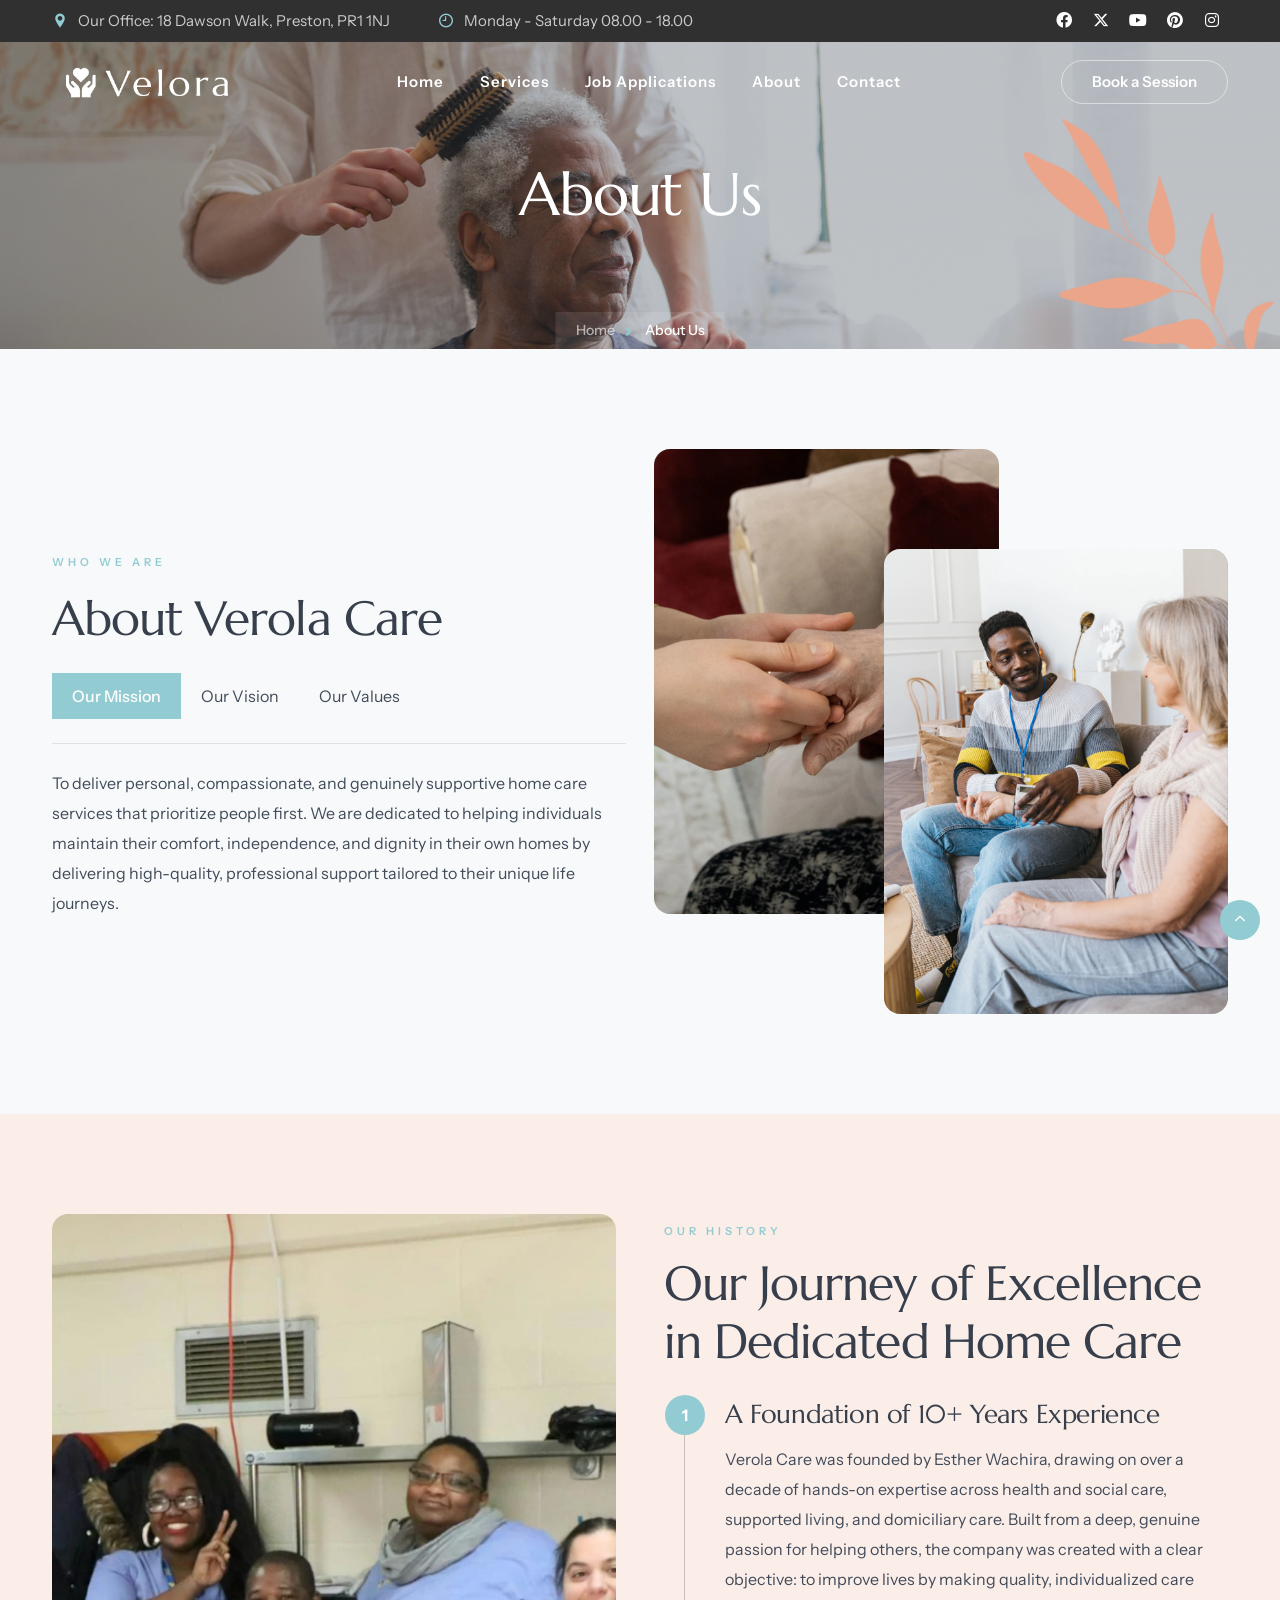
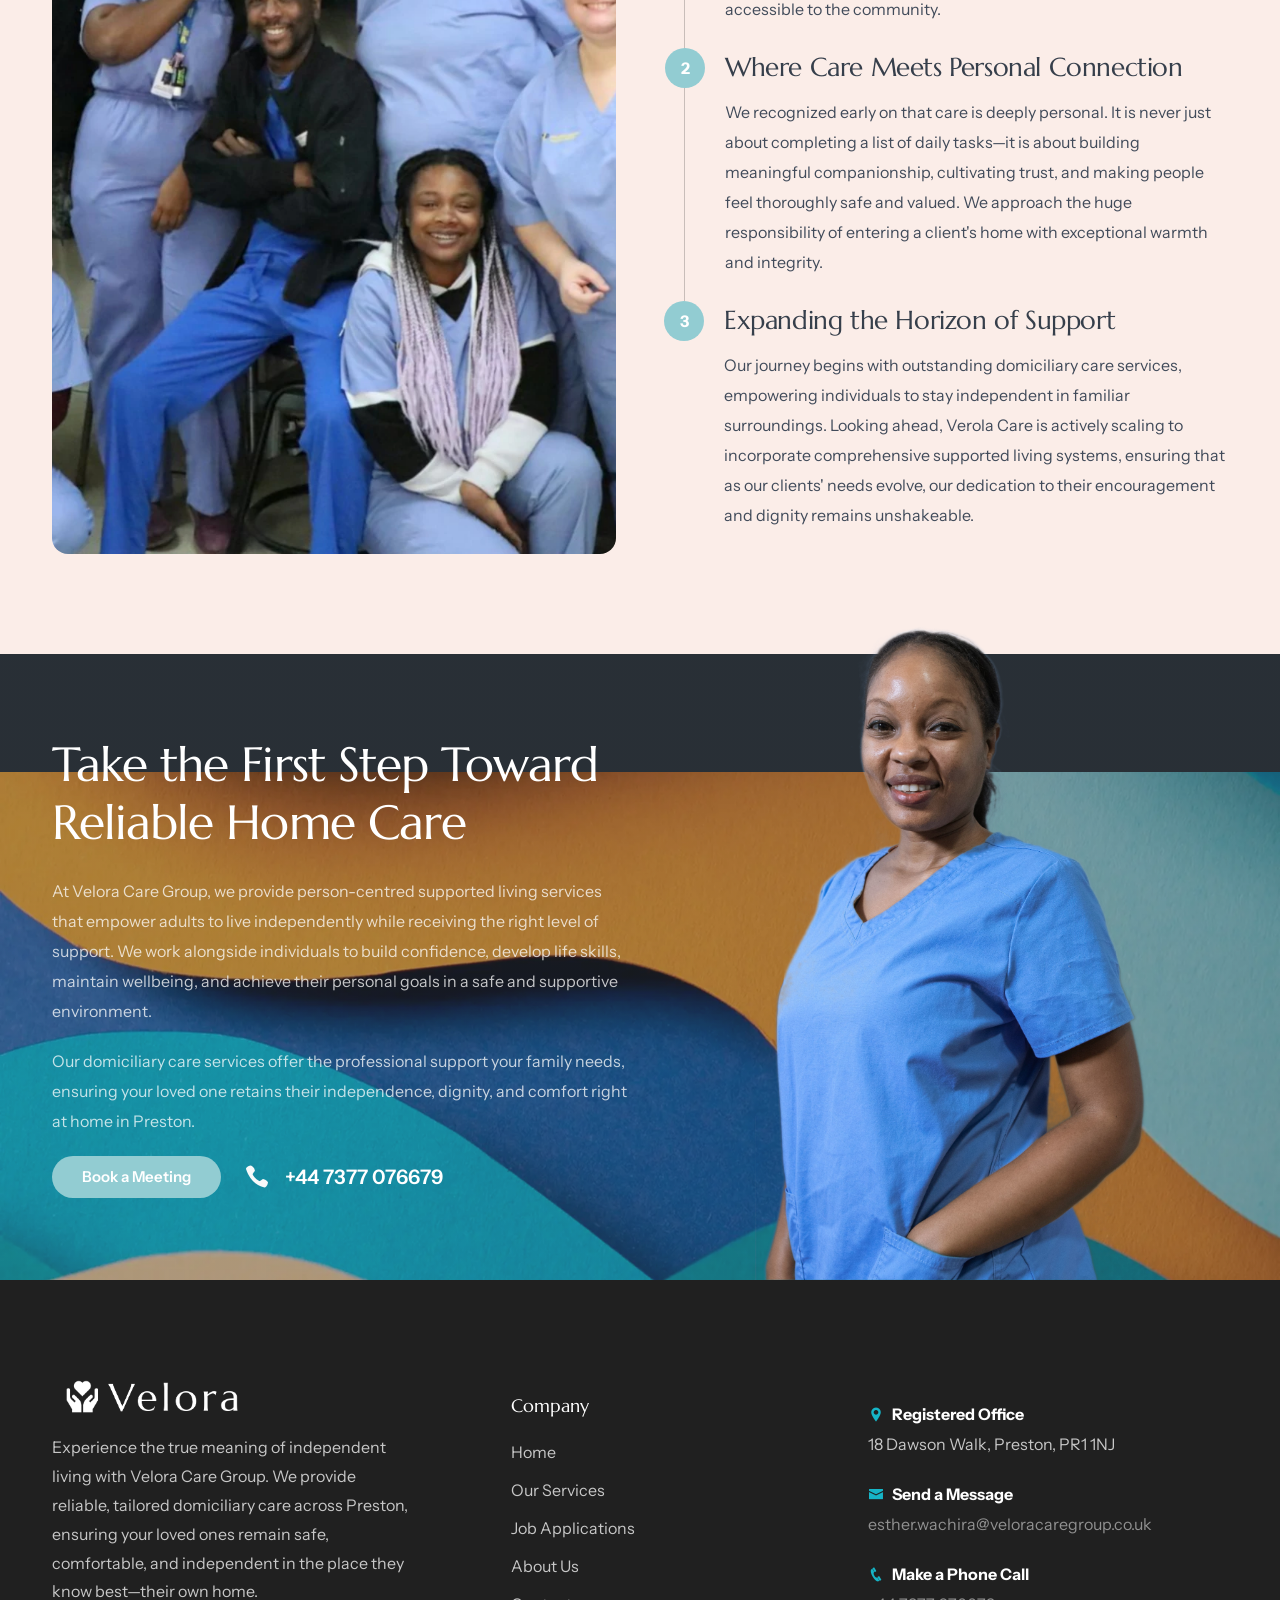
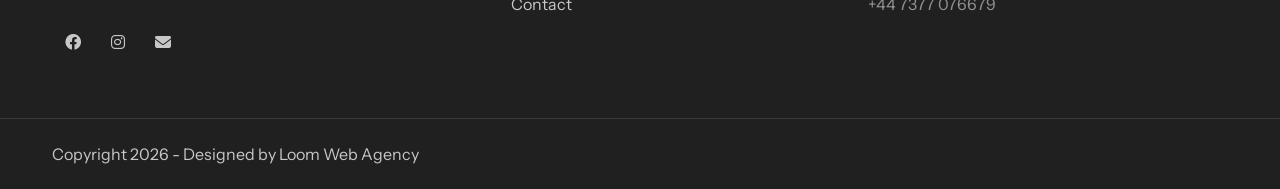
==== about.html @ bdfbfac3 "first commit" ====
<!DOCTYPE html>
<html lang="en">

<head>
    <title>About Us ~ Velora Care Group</title>
    <link rel="icon" href="images/icon.webp" type="image/gif" sizes="16x16">
    <meta content="text/html;charset=utf-8" http-equiv="Content-Type">
    <meta content="width=device-width, initial-scale=1.0" name="viewport" >
    <meta content="Velora Care Group" name="description" >
    <meta content="" name="keywords" >
    <meta content="" name="author" >
    <!-- CSS Files
    ================================================== -->
    <link href="css/bootstrap.min.css" rel="stylesheet" type="text/css" id="bootstrap">
    <link href="css/plugins.css" rel="stylesheet" type="text/css" >
    <link href="css/style.css" rel="stylesheet" type="text/css" >
    <link href="css/coloring.css" rel="stylesheet" type="text/css" >
    <!-- color scheme -->
    <link id="colors" href="css/colors/scheme-01.css" rel="stylesheet" type="text/css" >

</head>

<body>

    <!-- header begin -->
    <header class="transparent">
        <div id="topbar">
            <div class="container">
                <div class="row">
                    <div class="col-lg-12">
                        <div class="d-flex justify-content-between xs-hide">
                            <div class="d-flex">
                                <div class="topbar-widget me-5"><a href="https://www.google.com/maps/dir/?api=1&destination=18+Dawson+Walk%2C+Preston%2C+PR1+1NJ"><i class="id-color icofont-location-pin"></i>Our Office: 18 Dawson Walk, Preston, PR1 1NJ</a></div>
                                <div class="topbar-widget me-5"><a href="#"><i class="id-color icofont-clock-time"></i>Monday - Saturday 08.00 - 18.00</a></div>
                            </div>

                            <div class="d-flex">
                                <div class="social-icons">
                                    <a href="#"><i class="fa-brands fa-facebook fa-lg"></i></a>
                                    <a href="#"><i class="fa-brands fa-x-twitter fa-lg"></i></a>
                                    <a href="#"><i class="fa-brands fa-youtube fa-lg"></i></a>
                                    <a href="#"><i class="fa-brands fa-pinterest fa-lg"></i></a>
                                    <a href="#"><i class="fa-brands fa-instagram fa-lg"></i></a>
                                </div>
                            </div>
                        </div>
                    </div>
                </div>
                <div class="clearfix"></div>
            </div>
        </div>

        <div class="container">
            <div class="row">
                <div class="col-md-12">
                    <div class="header-inner">
                        <div class="de-flex sm-pt10">
                            <div class="de-flex-col">
                                <!-- logo begin -->
                                <div id="logo">
                                    <a href="index.html">
                                        <img class="logo-main" src="images/logo-white.png" alt="" >
                                        <img class="logo-scroll" src="images/logo-white.png" alt="" >
                                        <img class="logo-mobile" src="images/logo-white.png" alt="" >
                                    </a>
                                </div>
                                <!-- logo close -->
                            </div>
                            <div class="de-flex-col header-col-mid">
                                <ul id="mainmenu">
                                    <li><a class="menu-item" href="index.html">Home</a></li>
                                    <li><a class="menu-item" href="services.html">Services</a></li>
                                    <li><a class="menu-item" href="job-applications.html">Job Applications</a></li>
                                    <li><a class="menu-item" href="about.html">About</a></li>
                                    <li><a class="menu-item" href="contact.html">Contact</a></li>
                                </ul>
                            </div>
                            <div class="de-flex-col">
                                <div class="menu_side_area">          
                                    <a class="btn-main btn-line fx-slide" href="booking.html"><span>Book a Session</span></a>
                                    <span id="menu-btn"></span>
                                </div>
                            </div>                            
                        </div>
                    </div>
                </div>
            </div>
        </div>
    </header>        
    <!-- header close -->
    
    <!-- content begin -->
    <main>

        <!-- back to top button -->
        <a href="#" id="back-to-top"></a>
        
        <!-- preloader -->
        <div id="de-loader"></div>

        <section id="subheader" class="relative jarallax text-light" data-bgimage="url(images/background/sb5.png)">
            <div class="de-gradient-edge-top"></div>
            <div class="container relative z-2">
                <div class="row justify-content-center">
                    <div class="col-lg-6 text-center">
                        <div class="clearfix"></div>
                        <h1 class="cam-style">About Us</h1>
                    </div>
                </div>
            </div>
            <div class="crumb-wrapper">
                <ul class="crumb">
                    <li><a href="index.html">Home</a></li>
                    <li class="active">About Us</li>
                </ul>
            </div>
            <img src="images/misc/d2.webp" class="abs w-20 end-0 bottom-min-100 z-2" alt="">
            <div class="sw-overlay op-4"></div>
        </section>

        <section class="bg-light">
            <div class="container">
                <div class="row g-4 align-items-center">
                    <div class="col-lg-6">
                        <div class="subtitle wow fadeInUp" data-wow-delay=".0s">Who We Are</div>
                        <h2 class="split">About Verola Care</h2>

                        <div class="de-tab wow fadeInUp" data-wow-delay=".4s">
                            <ul class="d-tab-nav mb-4 border-bottom pb-4 d-flex">
                                <li class="active-tab">Our Mission</li>
                                <li>Our Vision</li>
                                <li>Our Values</li>
                            </ul>

                            <ul class="d-tab-content">
                                <li>
                                    To deliver personal, compassionate, and genuinely supportive home care services that prioritize people first. We are dedicated to helping individuals maintain their comfort, independence, and dignity in their own homes by delivering high-quality, professional support tailored to their unique life journeys.
                                </li>

                                <li>
                                    To set a higher standard of warmth and professionalism in home care, starting with premium domiciliary services. As we grow, our vision is to expand into dedicated supported living services, creating spaces where individuals can live deeply fulfilling, encouraged, and independent lives with the right level of support.
                                </li>

                                <li class="mb-4">
                                    <h5>❤️ Compassion</h5>
                                    <p>
                                        We show kindness, empathy, and understanding in everything we do.
                                    </p>

                                    <h5>🤝 Respect</h5>
                                    <p>
                                        We treat everyone with dignity and value their choices and beliefs.
                                    </p>

                                    <h5>🌟 Independence</h5>
                                    <p>
                                        We encourage people to build skills and live as independently as possible.
                                    </p>

                                    <h5>🏡 Person-Centred Care</h5>
                                    <p>
                                        Every person is unique. Support is tailored to individual needs and goals.
                                    </p>

                                    <h5>🌈 Inclusion</h5>
                                    <p>
                                        We promote equality, diversity, and meaningful community involvement.
                                    </p>

                                    <h5>💪 Empowerment</h5>
                                    <p>
                                        We help individuals make informed choices and live with confidence.
                                    </p>
                                </li> 
                            </ul>
                        </div>
                    </div>

                    <div class="col-lg-6">
                        <div class="relative">
                            <img src="images/misc/p2.webp" class="w-60 mb-100 rounded-1" alt="Verola Care Team">
                            <img src="images/misc/p1.webp" class="abs w-60 end-0 mt-100 rounded-1" alt="Home Care Support">
                        </div>
                    </div>

                </div>
            </div>
        </section>

        <section class="bg-color-op-2">
            <div class="container">
                <div class="row g-4 gx-5 justify-content-center">
                    <div class="col-md-6">
                        <div class="h-100 rounded-1 mh-300 wow fadeInUp" data-bgimage="url(images/misc/s4.webp) center">
                        </div>
                    </div>
                    <div class="col-md-6">
                        <div class="subtitle s2 mb-3 wow fadeInUp" data-wow-delay=".0s">Our History</div>
                        <h2 class="split">Our Journey of Excellence in Dedicated Home Care</h2>

                        <div class="de-timeline-s2 wow fadeInUp">
                            
                            <div class="d-item pb-1">
                                <div class="d-text">
                                    <div class="d-icon">1</div>
                                    <h3>A Foundation of 10+ Years Experience</h3>
                                    <p>Verola Care was founded by Esther Wachira, drawing on over a decade of hands-on expertise across health and social care, supported living, and domiciliary care. Built from a deep, genuine passion for helping others, the company was created with a clear objective: to improve lives by making quality, individualized care accessible to the community.</p>
                                </div>
                            </div>

                            <div class="d-item pb-1">
                                <div class="d-text">
                                    <div class="d-icon">2</div>
                                    <h3>Where Care Meets Personal Connection</h3>
                                    <p>We recognized early on that care is deeply personal. It is never just about completing a list of daily tasks—it is about building meaningful companionship, cultivating trust, and making people feel thoroughly safe and valued. We approach the huge responsibility of entering a client's home with exceptional warmth and integrity.</p>
                                </div>
                            </div>

                            <div class="d-item pb-1">
                                <div class="d-text">
                                    <div class="d-icon">3</div>
                                    <h3>Expanding the Horizon of Support</h3>
                                    <p>Our journey begins with outstanding domiciliary care services, empowering individuals to stay independent in familiar surroundings. Looking ahead, Verola Care is actively scaling to incorporate comprehensive supported living systems, ensuring that as our clients' needs evolve, our dedication to their encouragement and dignity remains unshakeable.</p>
                                </div>
                            </div>
                            
                        </div>
                    </div>
                </div>
            </div>
        </section>

        <section class="jarallax p-0 bg-dark text-light">
            <img src="images/background/3.webp" class="jarallax-img" alt="">
            <div class="container relative z-2">
                <div class="row align-items-center justify-content-between">
                    <div class="col-lg-6 py-5">
                        <h2 class="split">Take the First Step Toward Reliable Home Care</h2>
                        <p class="wow fadeInUp" data-wow-delay=".4s">At Velora Care Group, we provide person-centred supported living services that empower adults to live independently while receiving the right level of support. We work alongside individuals to build confidence, develop life skills, maintain wellbeing, and achieve their personal goals in a safe and supportive environment.</p>
                        <p class="wow fadeInUp" data-wow-delay=".4s">Our domiciliary care services offer the professional support your family needs, ensuring your loved one retains their independence, dignity, and comfort right at home in Preston.</p>
                        <div class="de-flex justify-content-start wow fadeInUp" data-wow-delay=".6s">
                            <div class="d-flex me-4">
                                <a href="contact.html" class="btn-main fx-slide"><span>Book a Meeting</span></a>
                            </div>
                            <div class="d-flex">
                                <div class="d-flex align-items-center">
                                    <i class="fs-24 icon_phone"></i>
                                    <div class="ms-3">
                                        <a href="tel:+447377076679" class="text-white-50 text-decoration-none"><p class="fs-20 text-white fw-600 mb-0">+44 7377 076679</p></a>
                                    </div>
                                </div>
                            </div>
                        </div>
                    </div>
                    <div class="col-lg-5">
                        <img src="images/team/1.png" class="w-100 mt-min-60 wow fadeInUp" data-wow-delay=".8s" alt="">
                    </div>
                </div>
            </div>
            <div class="sw-overlay op-5"></div>
        </section>
    </div>
    <!-- content close -->

    <!-- footer begin -->
    <footer>
        <div class="container relative z-2">
            <div class="row gx-5 justify-content-between align-items-center">
                <!-- Column 1: About & Socials -->
                <div class="col-lg-4 col-sm-6 mb-sm-30">
                    <img src="images/logo-white.png" class="w-200px" alt="Velora Care Group Logo">
                    <div class="spacer-20"></div>
                    <p>Experience the true meaning of independent living with Velora Care Group. We provide reliable, tailored domiciliary care across Preston, ensuring your loved ones remain safe, comfortable, and independent in the place they know best—their own home.</p>

                    <div class="social-icons">
                        <a href="https://www.facebook.com/share/1CtoyjuqHx/?mibextid=wwXIfr"><i class="fa-brands fa-facebook fa-lg"></i></a>
                        <a href="https://www.instagram.com/veloracaregroup?utm_source=qr"><i class="fa-brands fa-instagram fa-lg"></i></a>
                        <a href="mailto:esther.wachira@veloracaregroup.co.uk"><i class="fa-solid fa-envelope fa-lg"></i></a>
                    </div>
                </div>

                <!-- Column 2: Quick Links (Cleaned up inner row clutter for perfect alignment) -->
                <div class="col-lg-3 col-sm-6 mb-sm-30">
                    <div class="widget">
                        <h2 class="hs-5 text-white mb-3">Company</h2>
                        <ul class="list-unstyled">                                         
                            <li class="mb-2"><a href="index.html">Home</a></li>
                            <li class="mb-2"><a href="services.html">Our Services</a></li>
                            <li class="mb-2"><a href="job-applications.html">Job Applications</a></li>
                            <li class="mb-2"><a href="about.html">About Us</a></li>
                            <li class="mb-2"><a href="contact.html">Contact</a></li>
                        </ul>
                    </div>
                </div>

                <!-- Column 3: Fixed Contact Info -->
                <div class="col-lg-4 col-sm-6">
                    <div class="widget">
                        <div class="fw-bold text-white"><i class="icofont-location-pin me-2 id-color-2"></i>Registered Office</div>
                        <span>18 Dawson Walk, Preston, PR1 1NJ</span>

                        <div class="spacer-20"></div>

                        <div class="fw-bold text-white"><i class="icofont-envelope me-2 id-color-2"></i>Send a Message</div>
                        <a href="mailto:esther.wachira@veloracaregroup.co.uk" class="text-white-50 text-decoration-none">esther.wachira@veloracaregroup.co.uk</a>     

                        <div class="spacer-20"></div>

                        <div class="fw-bold text-white"><i class="icofont-phone me-2 id-color-2"></i>Make a Phone Call</div>
                        <a href="tel:+447377076679" class="text-white-50 text-decoration-none"><span>+44 7377 076679</span></a>
                    </div>
                </div>
            </div>
        </div>
        <div class="subfooter">
            <div class="container">
                <div class="row">
                    <div class="col-md-12">
                        <div class="de-flex">
                            <div class="de-flex-col">
                                <span>Copyright 2026 - Designed by <a href="https://www.loomwebagency.co.uk/"> Loom Web Agency</a></span>
                            </div>
                        </div>
                    </div>
                </div>
            </div>
        </div>

    </footer>
    <!-- footer close -->
    
    <!-- Javascript Files
    ================================================== -->
    <script src="js/vendors.js"></script>
    <script src="js/designesia.js"></script>
    <script src="js/custom-marquee.js"></script>
    

   
</body>

</html>
---- css/plugins.css ----
@charset "UTF-8";
/*!
 * animate.css -http://daneden.me/animate
 * Version - 3.5.1
 * Licensed under the MIT license - http://opensource.org/licenses/MIT
 *
 * Copyright (c) 2016 Daniel Eden
 */
.animated {
  -webkit-animation-duration: 0.8s;
  animation-duration: 0.8s;
  -webkit-animation-fill-mode: both;
  animation-fill-mode: both;
}
.animated.infinite {
  -webkit-animation-iteration-count: infinite;
  animation-iteration-count: infinite;
}
.animated.hinge {
  -webkit-animation-duration: 2s;
  animation-duration: 2s;
}
.animated.flipOutX,
.animated.flipOutY,
.animated.bounceIn,
.animated.bounceOut {
  -webkit-animation-duration: 0.75s;
  animation-duration: 0.75s;
}
@-webkit-keyframes bounce {
  from,
  20%,
  53%,
  80%,
  to {
    -webkit-animation-timing-function: cubic-bezier(0.215, 0.61, 0.355, 1);
    animation-timing-function: cubic-bezier(0.215, 0.61, 0.355, 1);
    -webkit-transform: translate3d(0, 0, 0);
    transform: translate3d(0, 0, 0);
  }
  40%,
  43% {
    -webkit-animation-timing-function: cubic-bezier(0.755, 0.05, 0.855, 0.06);
    animation-timing-function: cubic-bezier(0.755, 0.05, 0.855, 0.06);
    -webkit-transform: translate3d(0, -30px, 0);
    transform: translate3d(0, -30px, 0);
  }
  70% {
    -webkit-animation-timing-function: cubic-bezier(0.755, 0.05, 0.855, 0.06);
    animation-timing-function: cubic-bezier(0.755, 0.05, 0.855, 0.06);
    -webkit-transform: translate3d(0, -15px, 0);
    transform: translate3d(0, -15px, 0);
  }
  90% {
    -webkit-transform: translate3d(0, -4px, 0);
    transform: translate3d(0, -4px, 0);
  }
}
@keyframes bounce {
  from,
  20%,
  53%,
  80%,
  to {
    -webkit-animation-timing-function: cubic-bezier(0.215, 0.61, 0.355, 1);
    animation-timing-function: cubic-bezier(0.215, 0.61, 0.355, 1);
    -webkit-transform: translate3d(0, 0, 0);
    transform: translate3d(0, 0, 0);
  }
  40%,
  43% {
    -webkit-animation-timing-function: cubic-bezier(0.755, 0.05, 0.855, 0.06);
    animation-timing-function: cubic-bezier(0.755, 0.05, 0.855, 0.06);
    -webkit-transform: translate3d(0, -30px, 0);
    transform: translate3d(0, -30px, 0);
  }
  70% {
    -webkit-animation-timing-function: cubic-bezier(0.755, 0.05, 0.855, 0.06);
    animation-timing-function: cubic-bezier(0.755, 0.05, 0.855, 0.06);
    -webkit-transform: translate3d(0, -15px, 0);
    transform: translate3d(0, -15px, 0);
  }
  90% {
    -webkit-transform: translate3d(0, -4px, 0);
    transform: translate3d(0, -4px, 0);
  }
}
.bounce {
  -webkit-animation-name: bounce;
  animation-name: bounce;
  -webkit-transform-origin: center bottom;
  transform-origin: center bottom;
}
@-webkit-keyframes flash {
  from,
  50%,
  to {
    opacity: 1;
  }
  25%,
  75% {
    opacity: 0;
  }
}
@keyframes flash {
  from,
  50%,
  to {
    opacity: 1;
  }
  25%,
  75% {
    opacity: 0;
  }
}
.flash {
  -webkit-animation-name: flash;
  animation-name: flash;
}
@-webkit-keyframes pulse {
  from {
    -webkit-transform: scale3d(1, 1, 1);
    transform: scale3d(1, 1, 1);
  }
  50% {
    -webkit-transform: scale3d(1.05, 1.05, 1.05);
    transform: scale3d(1.05, 1.05, 1.05);
  }
  to {
    -webkit-transform: scale3d(1, 1, 1);
    transform: scale3d(1, 1, 1);
  }
}
@keyframes pulse {
  from {
    -webkit-transform: scale3d(1, 1, 1);
    transform: scale3d(1, 1, 1);
  }
  50% {
    -webkit-transform: scale3d(1.05, 1.05, 1.05);
    transform: scale3d(1.05, 1.05, 1.05);
  }
  to {
    -webkit-transform: scale3d(1, 1, 1);
    transform: scale3d(1, 1, 1);
  }
}
.pulse {
  -webkit-animation-name: pulse;
  animation-name: pulse;
}
@-webkit-keyframes rubberBand {
  from {
    -webkit-transform: scale3d(1, 1, 1);
    transform: scale3d(1, 1, 1);
  }
  30% {
    -webkit-transform: scale3d(1.25, 0.75, 1);
    transform: scale3d(1.25, 0.75, 1);
  }
  40% {
    -webkit-transform: scale3d(0.75, 1.25, 1);
    transform: scale3d(0.75, 1.25, 1);
  }
  50% {
    -webkit-transform: scale3d(1.15, 0.85, 1);
    transform: scale3d(1.15, 0.85, 1);
  }
  65% {
    -webkit-transform: scale3d(0.95, 1.05, 1);
    transform: scale3d(0.95, 1.05, 1);
  }
  75% {
    -webkit-transform: scale3d(1.05, 0.95, 1);
    transform: scale3d(1.05, 0.95, 1);
  }
  to {
    -webkit-transform: scale3d(1, 1, 1);
    transform: scale3d(1, 1, 1);
  }
}
@keyframes rubberBand {
  from {
    -webkit-transform: scale3d(1, 1, 1);
    transform: scale3d(1, 1, 1);
  }
  30% {
    -webkit-transform: scale3d(1.25, 0.75, 1);
    transform: scale3d(1.25, 0.75, 1);
  }
  40% {
    -webkit-transform: scale3d(0.75, 1.25, 1);
    transform: scale3d(0.75, 1.25, 1);
  }
  50% {
    -webkit-transform: scale3d(1.15, 0.85, 1);
    transform: scale3d(1.15, 0.85, 1);
  }
  65% {
    -webkit-transform: scale3d(0.95, 1.05, 1);
    transform: scale3d(0.95, 1.05, 1);
  }
  75% {
    -webkit-transform: scale3d(1.05, 0.95, 1);
    transform: scale3d(1.05, 0.95, 1);
  }
  to {
    -webkit-transform: scale3d(1, 1, 1);
    transform: scale3d(1, 1, 1);
  }
}
.rubberBand {
  -webkit-animation-name: rubberBand;
  animation-name: rubberBand;
}
@-webkit-keyframes shake {
  from,
  to {
    -webkit-transform: translate3d(0, 0, 0);
    transform: translate3d(0, 0, 0);
  }
  10%,
  30%,
  50%,
  70%,
  90% {
    -webkit-transform: translate3d(-10px, 0, 0);
    transform: translate3d(-10px, 0, 0);
  }
  20%,
  40%,
  60%,
  80% {
    -webkit-transform: translate3d(10px, 0, 0);
    transform: translate3d(10px, 0, 0);
  }
}
@keyframes shake {
  from,
  to {
    -webkit-transform: translate3d(0, 0, 0);
    transform: translate3d(0, 0, 0);
  }
  10%,
  30%,
  50%,
  70%,
  90% {
    -webkit-transform: translate3d(-10px, 0, 0);
    transform: translate3d(-10px, 0, 0);
  }
  20%,
  40%,
  60%,
  80% {
    -webkit-transform: translate3d(10px, 0, 0);
    transform: translate3d(10px, 0, 0);
  }
}
.shake {
  -webkit-animation-name: shake;
  animation-name: shake;
}
@-webkit-keyframes headShake {
  0% {
    -webkit-transform: translateX(0);
    transform: translateX(0);
  }
  6.5% {
    -webkit-transform: translateX(-6px) rotateY(-9deg);
    transform: translateX(-6px) rotateY(-9deg);
  }
  18.5% {
    -webkit-transform: translateX(5px) rotateY(7deg);
    transform: translateX(5px) rotateY(7deg);
  }
  31.5% {
    -webkit-transform: translateX(-3px) rotateY(-5deg);
    transform: translateX(-3px) rotateY(-5deg);
  }
  43.5% {
    -webkit-transform: translateX(2px) rotateY(3deg);
    transform: translateX(2px) rotateY(3deg);
  }
  50% {
    -webkit-transform: translateX(0);
    transform: translateX(0);
  }
}
@keyframes headShake {
  0% {
    -webkit-transform: translateX(0);
    transform: translateX(0);
  }
  6.5% {
    -webkit-transform: translateX(-6px) rotateY(-9deg);
    transform: translateX(-6px) rotateY(-9deg);
  }
  18.5% {
    -webkit-transform: translateX(5px) rotateY(7deg);
    transform: translateX(5px) rotateY(7deg);
  }
  31.5% {
    -webkit-transform: translateX(-3px) rotateY(-5deg);
    transform: translateX(-3px) rotateY(-5deg);
  }
  43.5% {
    -webkit-transform: translateX(2px) rotateY(3deg);
    transform: translateX(2px) rotateY(3deg);
  }
  50% {
    -webkit-transform: translateX(0);
    transform: translateX(0);
  }
}
.headShake {
  -webkit-animation-timing-function: ease-in-out;
  animation-timing-function: ease-in-out;
  -webkit-animation-name: headShake;
  animation-name: headShake;
}
@-webkit-keyframes swing {
  20% {
    -webkit-transform: rotate3d(0, 0, 1, 15deg);
    transform: rotate3d(0, 0, 1, 15deg);
  }
  40% {
    -webkit-transform: rotate3d(0, 0, 1, -10deg);
    transform: rotate3d(0, 0, 1, -10deg);
  }
  60% {
    -webkit-transform: rotate3d(0, 0, 1, 5deg);
    transform: rotate3d(0, 0, 1, 5deg);
  }
  80% {
    -webkit-transform: rotate3d(0, 0, 1, -5deg);
    transform: rotate3d(0, 0, 1, -5deg);
  }
  to {
    -webkit-transform: rotate3d(0, 0, 1, 0deg);
    transform: rotate3d(0, 0, 1, 0deg);
  }
}
@keyframes swing {
  20% {
    -webkit-transform: rotate3d(0, 0, 1, 15deg);
    transform: rotate3d(0, 0, 1, 15deg);
  }
  40% {
    -webkit-transform: rotate3d(0, 0, 1, -10deg);
    transform: rotate3d(0, 0, 1, -10deg);
  }
  60% {
    -webkit-transform: rotate3d(0, 0, 1, 5deg);
    transform: rotate3d(0, 0, 1, 5deg);
  }
  80% {
    -webkit-transform: rotate3d(0, 0, 1, -5deg);
    transform: rotate3d(0, 0, 1, -5deg);
  }
  to {
    -webkit-transform: rotate3d(0, 0, 1, 0deg);
    transform: rotate3d(0, 0, 1, 0deg);
  }
}
.swing {
  -webkit-transform-origin: top center;
  transform-origin: top center;
  -webkit-animation-name: swing;
  animation-name: swing;
}
@-webkit-keyframes tada {
  from {
    -webkit-transform: scale3d(1, 1, 1);
    transform: scale3d(1, 1, 1);
  }
  10%,
  20% {
    -webkit-transform: scale3d(0.9, 0.9, 0.9) rotate3d(0, 0, 1, -3deg);
    transform: scale3d(0.9, 0.9, 0.9) rotate3d(0, 0, 1, -3deg);
  }
  30%,
  50%,
  70%,
  90% {
    -webkit-transform: scale3d(1.1, 1.1, 1.1) rotate3d(0, 0, 1, 3deg);
    transform: scale3d(1.1, 1.1, 1.1) rotate3d(0, 0, 1, 3deg);
  }
  40%,
  60%,
  80% {
    -webkit-transform: scale3d(1.1, 1.1, 1.1) rotate3d(0, 0, 1, -3deg);
    transform: scale3d(1.1, 1.1, 1.1) rotate3d(0, 0, 1, -3deg);
  }
  to {
    -webkit-transform: scale3d(1, 1, 1);
    transform: scale3d(1, 1, 1);
  }
}
@keyframes tada {
  from {
    -webkit-transform: scale3d(1, 1, 1);
    transform: scale3d(1, 1, 1);
  }
  10%,
  20% {
    -webkit-transform: scale3d(0.9, 0.9, 0.9) rotate3d(0, 0, 1, -3deg);
    transform: scale3d(0.9, 0.9, 0.9) rotate3d(0, 0, 1, -3deg);
  }
  30%,
  50%,
  70%,
  90% {
    -webkit-transform: scale3d(1.1, 1.1, 1.1) rotate3d(0, 0, 1, 3deg);
    transform: scale3d(1.1, 1.1, 1.1) rotate3d(0, 0, 1, 3deg);
  }
  40%,
  60%,
  80% {
    -webkit-transform: scale3d(1.1, 1.1, 1.1) rotate3d(0, 0, 1, -3deg);
    transform: scale3d(1.1, 1.1, 1.1) rotate3d(0, 0, 1, -3deg);
  }
  to {
    -webkit-transform: scale3d(1, 1, 1);
    transform: scale3d(1, 1, 1);
  }
}
.tada {
  -webkit-animation-name: tada;
  animation-name: tada;
}
@-webkit-keyframes wobble {
  from {
    -webkit-transform: none;
    transform: none;
  }
  15% {
    -webkit-transform: translate3d(-25%, 0, 0) rotate3d(0, 0, 1, -5deg);
    transform: translate3d(-25%, 0, 0) rotate3d(0, 0, 1, -5deg);
  }
  30% {
    -webkit-transform: translate3d(20%, 0, 0) rotate3d(0, 0, 1, 3deg);
    transform: translate3d(20%, 0, 0) rotate3d(0, 0, 1, 3deg);
  }
  45% {
    -webkit-transform: translate3d(-15%, 0, 0) rotate3d(0, 0, 1, -3deg);
    transform: translate3d(-15%, 0, 0) rotate3d(0, 0, 1, -3deg);
  }
  60% {
    -webkit-transform: translate3d(10%, 0, 0) rotate3d(0, 0, 1, 2deg);
    transform: translate3d(10%, 0, 0) rotate3d(0, 0, 1, 2deg);
  }
  75% {
    -webkit-transform: translate3d(-5%, 0, 0) rotate3d(0, 0, 1, -1deg);
    transform: translate3d(-5%, 0, 0) rotate3d(0, 0, 1, -1deg);
  }
  to {
    -webkit-transform: none;
    transform: none;
  }
}
@keyframes wobble {
  from {
    -webkit-transform: none;
    transform: none;
  }
  15% {
    -webkit-transform: translate3d(-25%, 0, 0) rotate3d(0, 0, 1, -5deg);
    transform: translate3d(-25%, 0, 0) rotate3d(0, 0, 1, -5deg);
  }
  30% {
    -webkit-transform: translate3d(20%, 0, 0) rotate3d(0, 0, 1, 3deg);
    transform: translate3d(20%, 0, 0) rotate3d(0, 0, 1, 3deg);
  }
  45% {
    -webkit-transform: translate3d(-15%, 0, 0) rotate3d(0, 0, 1, -3deg);
    transform: translate3d(-15%, 0, 0) rotate3d(0, 0, 1, -3deg);
  }
  60% {
    -webkit-transform: translate3d(10%, 0, 0) rotate3d(0, 0, 1, 2deg);
    transform: translate3d(10%, 0, 0) rotate3d(0, 0, 1, 2deg);
  }
  75% {
    -webkit-transform: translate3d(-5%, 0, 0) rotate3d(0, 0, 1, -1deg);
    transform: translate3d(-5%, 0, 0) rotate3d(0, 0, 1, -1deg);
  }
  to {
    -webkit-transform: none;
    transform: none;
  }
}
.wobble {
  -webkit-animation-name: wobble;
  animation-name: wobble;
}
@-webkit-keyframes jello {
  from,
  11.1%,
  to {
    -webkit-transform: none;
    transform: none;
  }
  22.2% {
    -webkit-transform: skewX(-12.5deg) skewY(-12.5deg);
    transform: skewX(-12.5deg) skewY(-12.5deg);
  }
  33.3% {
    -webkit-transform: skewX(6.25deg) skewY(6.25deg);
    transform: skewX(6.25deg) skewY(6.25deg);
  }
  44.4% {
    -webkit-transform: skewX(-3.125deg) skewY(-3.125deg);
    transform: skewX(-3.125deg) skewY(-3.125deg);
  }
  55.5% {
    -webkit-transform: skewX(1.5625deg) skewY(1.5625deg);
    transform: skewX(1.5625deg) skewY(1.5625deg);
  }
  66.6% {
    -webkit-transform: skewX(-0.78125deg) skewY(-0.78125deg);
    transform: skewX(-0.78125deg) skewY(-0.78125deg);
  }
  77.7% {
    -webkit-transform: skewX(0.390625deg) skewY(0.390625deg);
    transform: skewX(0.390625deg) skewY(0.390625deg);
  }
  88.8% {
    -webkit-transform: skewX(-0.1953125deg) skewY(-0.1953125deg);
    transform: skewX(-0.1953125deg) skewY(-0.1953125deg);
  }
}
@keyframes jello {
  from,
  11.1%,
  to {
    -webkit-transform: none;
    transform: none;
  }
  22.2% {
    -webkit-transform: skewX(-12.5deg) skewY(-12.5deg);
    transform: skewX(-12.5deg) skewY(-12.5deg);
  }
  33.3% {
    -webkit-transform: skewX(6.25deg) skewY(6.25deg);
    transform: skewX(6.25deg) skewY(6.25deg);
  }
  44.4% {
    -webkit-transform: skewX(-3.125deg) skewY(-3.125deg);
    transform: skewX(-3.125deg) skewY(-3.125deg);
  }
  55.5% {
    -webkit-transform: skewX(1.5625deg) skewY(1.5625deg);
    transform: skewX(1.5625deg) skewY(1.5625deg);
  }
  66.6% {
    -webkit-transform: skewX(-0.78125deg) skewY(-0.78125deg);
    transform: skewX(-0.78125deg) skewY(-0.78125deg);
  }
  77.7% {
    -webkit-transform: skewX(0.390625deg) skewY(0.390625deg);
    transform: skewX(0.390625deg) skewY(0.390625deg);
  }
  88.8% {
    -webkit-transform: skewX(-0.1953125deg) skewY(-0.1953125deg);
    transform: skewX(-0.1953125deg) skewY(-0.1953125deg);
  }
}
.jello {
  -webkit-animation-name: jello;
  animation-name: jello;
  -webkit-transform-origin: center;
  transform-origin: center;
}
@-webkit-keyframes bounceIn {
  from,
  20%,
  40%,
  60%,
  80%,
  to {
    -webkit-animation-timing-function: cubic-bezier(0.215, 0.61, 0.355, 1);
    animation-timing-function: cubic-bezier(0.215, 0.61, 0.355, 1);
  }
  0% {
    opacity: 0;
    -webkit-transform: scale3d(0.3, 0.3, 0.3);
    transform: scale3d(0.3, 0.3, 0.3);
  }
  20% {
    -webkit-transform: scale3d(1.1, 1.1, 1.1);
    transform: scale3d(1.1, 1.1, 1.1);
  }
  40% {
    -webkit-transform: scale3d(0.9, 0.9, 0.9);
    transform: scale3d(0.9, 0.9, 0.9);
  }
  60% {
    opacity: 1;
    -webkit-transform: scale3d(1.03, 1.03, 1.03);
    transform: scale3d(1.03, 1.03, 1.03);
  }
  80% {
    -webkit-transform: scale3d(0.97, 0.97, 0.97);
    transform: scale3d(0.97, 0.97, 0.97);
  }
  to {
    opacity: 1;
    -webkit-transform: scale3d(1, 1, 1);
    transform: scale3d(1, 1, 1);
  }
}
@keyframes bounceIn {
  from,
  20%,
  40%,
  60%,
  80%,
  to {
    -webkit-animation-timing-function: cubic-bezier(0.215, 0.61, 0.355, 1);
    animation-timing-function: cubic-bezier(0.215, 0.61, 0.355, 1);
  }
  0% {
    opacity: 0;
    -webkit-transform: scale3d(0.3, 0.3, 0.3);
    transform: scale3d(0.3, 0.3, 0.3);
  }
  20% {
    -webkit-transform: scale3d(1.1, 1.1, 1.1);
    transform: scale3d(1.1, 1.1, 1.1);
  }
  40% {
    -webkit-transform: scale3d(0.9, 0.9, 0.9);
    transform: scale3d(0.9, 0.9, 0.9);
  }
  60% {
    opacity: 1;
    -webkit-transform: scale3d(1.03, 1.03, 1.03);
    transform: scale3d(1.03, 1.03, 1.03);
  }
  80% {
    -webkit-transform: scale3d(0.97, 0.97, 0.97);
    transform: scale3d(0.97, 0.97, 0.97);
  }
  to {
    opacity: 1;
    -webkit-transform: scale3d(1, 1, 1);
    transform: scale3d(1, 1, 1);
  }
}
.bounceIn {
  -webkit-animation-name: bounceIn;
  animation-name: bounceIn;
}
@-webkit-keyframes bounceInDown {
  from,
  60%,
  75%,
  90%,
  to {
    -webkit-animation-timing-function: cubic-bezier(0.215, 0.61, 0.355, 1);
    animation-timing-function: cubic-bezier(0.215, 0.61, 0.355, 1);
  }
  0% {
    opacity: 0;
    -webkit-transform: translate3d(0, -3000px, 0);
    transform: translate3d(0, -3000px, 0);
  }
  60% {
    opacity: 1;
    -webkit-transform: translate3d(0, 25px, 0);
    transform: translate3d(0, 25px, 0);
  }
  75% {
    -webkit-transform: translate3d(0, -10px, 0);
    transform: translate3d(0, -10px, 0);
  }
  90% {
    -webkit-transform: translate3d(0, 5px, 0);
    transform: translate3d(0, 5px, 0);
  }
  to {
    -webkit-transform: none;
    transform: none;
  }
}
@keyframes bounceInDown {
  from,
  60%,
  75%,
  90%,
  to {
    -webkit-animation-timing-function: cubic-bezier(0.215, 0.61, 0.355, 1);
    animation-timing-function: cubic-bezier(0.215, 0.61, 0.355, 1);
  }
  0% {
    opacity: 0;
    -webkit-transform: translate3d(0, -3000px, 0);
    transform: translate3d(0, -3000px, 0);
  }
  60% {
    opacity: 1;
    -webkit-transform: translate3d(0, 25px, 0);
    transform: translate3d(0, 25px, 0);
  }
  75% {
    -webkit-transform: translate3d(0, -10px, 0);
    transform: translate3d(0, -10px, 0);
  }
  90% {
    -webkit-transform: translate3d(0, 5px, 0);
    transform: translate3d(0, 5px, 0);
  }
  to {
    -webkit-transform: none;
    transform: none;
  }
}
.bounceInDown {
  -webkit-animation-name: bounceInDown;
  animation-name: bounceInDown;
}
@-webkit-keyframes bounceInLeft {
  from,
  60%,
  75%,
  90%,
  to {
    -webkit-animation-timing-function: cubic-bezier(0.215, 0.61, 0.355, 1);
    animation-timing-function: cubic-bezier(0.215, 0.61, 0.355, 1);
  }
  0% {
    opacity: 0;
    -webkit-transform: translate3d(-3000px, 0, 0);
    transform: translate3d(-3000px, 0, 0);
  }
  60% {
    opacity: 1;
    -webkit-transform: translate3d(25px, 0, 0);
    transform: translate3d(25px, 0, 0);
  }
  75% {
    -webkit-transform: translate3d(-10px, 0, 0);
    transform: translate3d(-10px, 0, 0);
  }
  90% {
    -webkit-transform: translate3d(5px, 0, 0);
    transform: translate3d(5px, 0, 0);
  }
  to {
    -webkit-transform: none;
    transform: none;
  }
}
@keyframes bounceInLeft {
  from,
  60%,
  75%,
  90%,
  to {
    -webkit-animation-timing-function: cubic-bezier(0.215, 0.61, 0.355, 1);
    animation-timing-function: cubic-bezier(0.215, 0.61, 0.355, 1);
  }
  0% {
    opacity: 0;
    -webkit-transform: translate3d(-3000px, 0, 0);
    transform: translate3d(-3000px, 0, 0);
  }
  60% {
    opacity: 1;
    -webkit-transform: translate3d(25px, 0, 0);
    transform: translate3d(25px, 0, 0);
  }
  75% {
    -webkit-transform: translate3d(-10px, 0, 0);
    transform: translate3d(-10px, 0, 0);
  }
  90% {
    -webkit-transform: translate3d(5px, 0, 0);
    transform: translate3d(5px, 0, 0);
  }
  to {
    -webkit-transform: none;
    transform: none;
  }
}
.bounceInLeft {
  -webkit-animation-name: bounceInLeft;
  animation-name: bounceInLeft;
}
@-webkit-keyframes bounceInRight {
  from,
  60%,
  75%,
  90%,
  to {
    -webkit-animation-timing-function: cubic-bezier(0.215, 0.61, 0.355, 1);
    animation-timing-function: cubic-bezier(0.215, 0.61, 0.355, 1);
  }
  from {
    opacity: 0;
    -webkit-transform: translate3d(3000px, 0, 0);
    transform: translate3d(3000px, 0, 0);
  }
  60% {
    opacity: 1;
    -webkit-transform: translate3d(-25px, 0, 0);
    transform: translate3d(-25px, 0, 0);
  }
  75% {
    -webkit-transform: translate3d(10px, 0, 0);
    transform: translate3d(10px, 0, 0);
  }
  90% {
    -webkit-transform: translate3d(-5px, 0, 0);
    transform: translate3d(-5px, 0, 0);
  }
  to {
    -webkit-transform: none;
    transform: none;
  }
}
@keyframes bounceInRight {
  from,
  60%,
  75%,
  90%,
  to {
    -webkit-animation-timing-function: cubic-bezier(0.215, 0.61, 0.355, 1);
    animation-timing-function: cubic-bezier(0.215, 0.61, 0.355, 1);
  }
  from {
    opacity: 0;
    -webkit-transform: translate3d(3000px, 0, 0);
    transform: translate3d(3000px, 0, 0);
  }
  60% {
    opacity: 1;
    -webkit-transform: translate3d(-25px, 0, 0);
    transform: translate3d(-25px, 0, 0);
  }
  75% {
    -webkit-transform: translate3d(10px, 0, 0);
    transform: translate3d(10px, 0, 0);
  }
  90% {
    -webkit-transform: translate3d(-5px, 0, 0);
    transform: translate3d(-5px, 0, 0);
  }
  to {
    -webkit-transform: none;
    transform: none;
  }
}
.bounceInRight {
  -webkit-animation-name: bounceInRight;
  animation-name: bounceInRight;
}
@-webkit-keyframes bounceInUp {
  from,
  60%,
  75%,
  90%,
  to {
    -webkit-animation-timing-function: cubic-bezier(0.215, 0.61, 0.355, 1);
    animation-timing-function: cubic-bezier(0.215, 0.61, 0.355, 1);
  }
  from {
    opacity: 0;
    -webkit-transform: translate3d(0, 3000px, 0);
    transform: translate3d(0, 3000px, 0);
  }
  60% {
    opacity: 1;
    -webkit-transform: translate3d(0, -20px, 0);
    transform: translate3d(0, -20px, 0);
  }
  75% {
    -webkit-transform: translate3d(0, 10px, 0);
    transform: translate3d(0, 10px, 0);
  }
  90% {
    -webkit-transform: translate3d(0, -5px, 0);
    transform: translate3d(0, -5px, 0);
  }
  to {
    -webkit-transform: translate3d(0, 0, 0);
    transform: translate3d(0, 0, 0);
  }
}
@keyframes bounceInUp {
  from,
  60%,
  75%,
  90%,
  to {
    -webkit-animation-timing-function: cubic-bezier(0.215, 0.61, 0.355, 1);
    animation-timing-function: cubic-bezier(0.215, 0.61, 0.355, 1);
  }
  from {
    opacity: 0;
    -webkit-transform: translate3d(0, 3000px, 0);
    transform: translate3d(0, 3000px, 0);
  }
  60% {
    opacity: 1;
    -webkit-transform: translate3d(0, -20px, 0);
    transform: translate3d(0, -20px, 0);
  }
  75% {
    -webkit-transform: translate3d(0, 10px, 0);
    transform: translate3d(0, 10px, 0);
  }
  90% {
    -webkit-transform: translate3d(0, -5px, 0);
    transform: translate3d(0, -5px, 0);
  }
  to {
    -webkit-transform: translate3d(0, 0, 0);
    transform: translate3d(0, 0, 0);
  }
}
.bounceInUp {
  -webkit-animation-name: bounceInUp;
  animation-name: bounceInUp;
}
@-webkit-keyframes bounceOut {
  20% {
    -webkit-transform: scale3d(0.9, 0.9, 0.9);
    transform: scale3d(0.9, 0.9, 0.9);
  }
  50%,
  55% {
    opacity: 1;
    -webkit-transform: scale3d(1.1, 1.1, 1.1);
    transform: scale3d(1.1, 1.1, 1.1);
  }
  to {
    opacity: 0;
    -webkit-transform: scale3d(0.3, 0.3, 0.3);
    transform: scale3d(0.3, 0.3, 0.3);
  }
}
@keyframes bounceOut {
  20% {
    -webkit-transform: scale3d(0.9, 0.9, 0.9);
    transform: scale3d(0.9, 0.9, 0.9);
  }
  50%,
  55% {
    opacity: 1;
    -webkit-transform: scale3d(1.1, 1.1, 1.1);
    transform: scale3d(1.1, 1.1, 1.1);
  }
  to {
    opacity: 0;
    -webkit-transform: scale3d(0.3, 0.3, 0.3);
    transform: scale3d(0.3, 0.3, 0.3);
  }
}
.bounceOut {
  -webkit-animation-name: bounceOut;
  animation-name: bounceOut;
}
@-webkit-keyframes bounceOutDown {
  20% {
    -webkit-transform: translate3d(0, 10px, 0);
    transform: translate3d(0, 10px, 0);
  }
  40%,
  45% {
    opacity: 1;
    -webkit-transform: translate3d(0, -20px, 0);
    transform: translate3d(0, -20px, 0);
  }
  to {
    opacity: 0;
    -webkit-transform: translate3d(0, 2000px, 0);
    transform: translate3d(0, 2000px, 0);
  }
}
@keyframes bounceOutDown {
  20% {
    -webkit-transform: translate3d(0, 10px, 0);
    transform: translate3d(0, 10px, 0);
  }
  40%,
  45% {
    opacity: 1;
    -webkit-transform: translate3d(0, -20px, 0);
    transform: translate3d(0, -20px, 0);
  }
  to {
    opacity: 0;
    -webkit-transform: translate3d(0, 2000px, 0);
    transform: translate3d(0, 2000px, 0);
  }
}
.bounceOutDown {
  -webkit-animation-name: bounceOutDown;
  animation-name: bounceOutDown;
}
@-webkit-keyframes bounceOutLeft {
  20% {
    opacity: 1;
    -webkit-transform: translate3d(20px, 0, 0);
    transform: translate3d(20px, 0, 0);
  }
  to {
    opacity: 0;
    -webkit-transform: translate3d(-2000px, 0, 0);
    transform: translate3d(-2000px, 0, 0);
  }
}
@keyframes bounceOutLeft {
  20% {
    opacity: 1;
    -webkit-transform: translate3d(20px, 0, 0);
    transform: translate3d(20px, 0, 0);
  }
  to {
    opacity: 0;
    -webkit-transform: translate3d(-2000px, 0, 0);
    transform: translate3d(-2000px, 0, 0);
  }
}
.bounceOutLeft {
  -webkit-animation-name: bounceOutLeft;
  animation-name: bounceOutLeft;
}
@-webkit-keyframes bounceOutRight {
  20% {
    opacity: 1;
    -webkit-transform: translate3d(-20px, 0, 0);
    transform: translate3d(-20px, 0, 0);
  }
  to {
    opacity: 0;
    -webkit-transform: translate3d(2000px, 0, 0);
    transform: translate3d(2000px, 0, 0);
  }
}
@keyframes bounceOutRight {
  20% {
    opacity: 1;
    -webkit-transform: translate3d(-20px, 0, 0);
    transform: translate3d(-20px, 0, 0);
  }
  to {
    opacity: 0;
    -webkit-transform: translate3d(2000px, 0, 0);
    transform: translate3d(2000px, 0, 0);
  }
}
.bounceOutRight {
  -webkit-animation-name: bounceOutRight;
  animation-name: bounceOutRight;
}
@-webkit-keyframes bounceOutUp {
  20% {
    -webkit-transform: translate3d(0, -10px, 0);
    transform: translate3d(0, -10px, 0);
  }
  40%,
  45% {
    opacity: 1;
    -webkit-transform: translate3d(0, 20px, 0);
    transform: translate3d(0, 20px, 0);
  }
  to {
    opacity: 0;
    -webkit-transform: translate3d(0, -2000px, 0);
    transform: translate3d(0, -2000px, 0);
  }
}
@keyframes bounceOutUp {
  20% {
    -webkit-transform: translate3d(0, -10px, 0);
    transform: translate3d(0, -10px, 0);
  }
  40%,
  45% {
    opacity: 1;
    -webkit-transform: translate3d(0, 20px, 0);
    transform: translate3d(0, 20px, 0);
  }
  to {
    opacity: 0;
    -webkit-transform: translate3d(0, -2000px, 0);
    transform: translate3d(0, -2000px, 0);
  }
}
.bounceOutUp {
  -webkit-animation-name: bounceOutUp;
  animation-name: bounceOutUp;
}
@-webkit-keyframes fadeIn {
  from {
    opacity: 0;
  }
  to {
    opacity: 1;
  }
}
@keyframes fadeIn {
  from {
    opacity: 0;
  }
  to {
    opacity: 1;
  }
}
.fadeIn {
  -webkit-animation-name: fadeIn;
  animation-name: fadeIn;
}
@-webkit-keyframes fadeInDown {
  from {
    opacity: 0;
    -webkit-transform: translate3d(0, -30%, 0);
    transform: translate3d(0, -30%, 0);
  }
  to {
    opacity: 1;
    -webkit-transform: none;
    transform: none;
  }
}
@keyframes fadeInDown {
  from {
    opacity: 0;
    -webkit-transform: translate3d(0, -30%, 0);
    transform: translate3d(0, -30%, 0);
  }
  to {
    opacity: 1;
    -webkit-transform: none;
    transform: none;
  }
}
.fadeInDown {
  -webkit-animation-name: fadeInDown;
  animation-name: fadeInDown;
}
@-webkit-keyframes fadeInDownBig {
  from {
    opacity: 0;
    -webkit-transform: translate3d(0, -2000px, 0);
    transform: translate3d(0, -2000px, 0);
  }
  to {
    opacity: 1;
    -webkit-transform: none;
    transform: none;
  }
}
@keyframes fadeInDownBig {
  from {
    opacity: 0;
    -webkit-transform: translate3d(0, -2000px, 0);
    transform: translate3d(0, -2000px, 0);
  }
  to {
    opacity: 1;
    -webkit-transform: none;
    transform: none;
  }
}
.fadeInDownBig {
  -webkit-animation-name: fadeInDownBig;
  animation-name: fadeInDownBig;
}
@-webkit-keyframes fadeInLeft {
  from {
    opacity: 0;
    -webkit-transform: translate3d(-10%, 0, 0);
    transform: translate3d(-10%, 0, 0);
  }
  to {
    opacity: 1;
    -webkit-transform: none;
    transform: none;
  }
}
@keyframes fadeInLeft {
  from {
    opacity: 0;
    -webkit-transform: translate3d(-10%, 0, 0);
    transform: translate3d(-10%, 0, 0);
  }
  to {
    opacity: 1;
    -webkit-transform: none;
    transform: none;
  }
}
.fadeInLeft {
  -webkit-animation-name: fadeInLeft;
  animation-name: fadeInLeft;
}
@-webkit-keyframes fadeInLeftBig {
  from {
    opacity: 0;
    -webkit-transform: translate3d(-2000px, 0, 0);
    transform: translate3d(-2000px, 0, 0);
  }
  to {
    opacity: 1;
    -webkit-transform: none;
    transform: none;
  }
}
@keyframes fadeInLeftBig {
  from {
    opacity: 0;
    -webkit-transform: translate3d(-2000px, 0, 0);
    transform: translate3d(-2000px, 0, 0);
  }
  to {
    opacity: 1;
    -webkit-transform: none;
    transform: none;
  }
}
.fadeInLeftBig {
  -webkit-animation-name: fadeInLeftBig;
  animation-name: fadeInLeftBig;
}
@-webkit-keyframes fadeInRight {
  from {
    opacity: 0;
    -webkit-transform: translate3d(10%, 0, 0);
    transform: translate3d(10%, 0, 0);
  }
  to {
    opacity: 1;
    -webkit-transform: none;
    transform: none;
  }
}
@keyframes fadeInRight {
  from {
    opacity: 0;
    -webkit-transform: translate3d(10%, 0, 0);
    transform: translate3d(10%, 0, 0);
  }
  to {
    opacity: 1;
    -webkit-transform: none;
    transform: none;
  }
}
.fadeInRight {
  -webkit-animation-name: fadeInRight;
  animation-name: fadeInRight;
}
@-webkit-keyframes fadeInRightBig {
  from {
    opacity: 0;
    -webkit-transform: translate3d(2000px, 0, 0);
    transform: translate3d(2000px, 0, 0);
  }
  to {
    opacity: 1;
    -webkit-transform: none;
    transform: none;
  }
}
@keyframes fadeInRightBig {
  from {
    opacity: 0;
    -webkit-transform: translate3d(2000px, 0, 0);
    transform: translate3d(2000px, 0, 0);
  }
  to {
    opacity: 1;
    -webkit-transform: none;
    transform: none;
  }
}
.fadeInRightBig {
  -webkit-animation-name: fadeInRightBig;
  animation-name: fadeInRightBig;
}
@-webkit-keyframes fadeInUp {
  from {
    opacity: 0;
    -webkit-transform: translate3d(0, 30%, 0);
    transform: translate3d(0, 30%, 0);
  }
  to {
    opacity: 1;
    -webkit-transform: none;
    transform: none;
  }
}
@keyframes fadeInUp {
  from {
    opacity: 0;
    -webkit-transform: translate3d(0, 30%, 0);
    transform: translate3d(0, 30%, 0);
  }
  to {
    opacity: 1;
    -webkit-transform: none;
    transform: none;
  }
}
.fadeInUp {
  -webkit-animation-name: fadeInUp;
  animation-name: fadeInUp;
}
@-webkit-keyframes fadeInUpBig {
  from {
    opacity: 0;
    -webkit-transform: translate3d(0, 2000px, 0);
    transform: translate3d(0, 2000px, 0);
  }
  to {
    opacity: 1;
    -webkit-transform: none;
    transform: none;
  }
}
@keyframes fadeInUpBig {
  from {
    opacity: 0;
    -webkit-transform: translate3d(0, 2000px, 0);
    transform: translate3d(0, 2000px, 0);
  }
  to {
    opacity: 1;
    -webkit-transform: none;
    transform: none;
  }
}
.fadeInUpBig {
  -webkit-animation-name: fadeInUpBig;
  animation-name: fadeInUpBig;
}
@-webkit-keyframes fadeOut {
  from {
    opacity: 1;
  }
  to {
    opacity: 0;
  }
}
@keyframes fadeOut {
  from {
    opacity: 1;
  }
  to {
    opacity: 0;
  }
}
.fadeOut {
  -webkit-animation-name: fadeOut;
  animation-name: fadeOut;
}
@-webkit-keyframes fadeOutDown {
  from {
    opacity: 1;
  }
  to {
    opacity: 0;
    -webkit-transform: translate3d(0, 30%, 0);
    transform: translate3d(0, 30%, 0);
  }
}
@keyframes fadeOutDown {
  from {
    opacity: 1;
  }
  to {
    opacity: 0;
    -webkit-transform: translate3d(0, 30%, 0);
    transform: translate3d(0, 30%, 0);
  }
}
.fadeOutDown {
  -webkit-animation-name: fadeOutDown;
  animation-name: fadeOutDown;
}
@-webkit-keyframes fadeOutDownBig {
  from {
    opacity: 1;
  }
  to {
    opacity: 0;
    -webkit-transform: translate3d(0, 2000px, 0);
    transform: translate3d(0, 2000px, 0);
  }
}
@keyframes fadeOutDownBig {
  from {
    opacity: 1;
  }
  to {
    opacity: 0;
    -webkit-transform: translate3d(0, 2000px, 0);
    transform: translate3d(0, 2000px, 0);
  }
}
.fadeOutDownBig {
  -webkit-animation-name: fadeOutDownBig;
  animation-name: fadeOutDownBig;
}
@-webkit-keyframes fadeOutLeft {
  from {
    opacity: 1;
  }
  to {
    opacity: 0;
    -webkit-transform: translate3d(-10%, 0, 0);
    transform: translate3d(-10%, 0, 0);
  }
}
@keyframes fadeOutLeft {
  from {
    opacity: 1;
  }
  to {
    opacity: 0;
    -webkit-transform: translate3d(-10%, 0, 0);
    transform: translate3d(-10%, 0, 0);
  }
}
.fadeOutLeft {
  -webkit-animation-name: fadeOutLeft;
  animation-name: fadeOutLeft;
}
@-webkit-keyframes fadeOutLeftBig {
  from {
    opacity: 1;
  }
  to {
    opacity: 0;
    -webkit-transform: translate3d(-2000px, 0, 0);
    transform: translate3d(-2000px, 0, 0);
  }
}
@keyframes fadeOutLeftBig {
  from {
    opacity: 1;
  }
  to {
    opacity: 0;
    -webkit-transform: translate3d(-2000px, 0, 0);
    transform: translate3d(-2000px, 0, 0);
  }
}
.fadeOutLeftBig {
  -webkit-animation-name: fadeOutLeftBig;
  animation-name: fadeOutLeftBig;
}
@-webkit-keyframes fadeOutRight {
  from {
    opacity: 1;
  }
  to {
    opacity: 0;
    -webkit-transform: translate3d(10%, 0, 0);
    transform: translate3d(10%, 0, 0);
  }
}
@keyframes fadeOutRight {
  from {
    opacity: 1;
  }
  to {
    opacity: 0;
    -webkit-transform: translate3d(10%, 0, 0);
    transform: translate3d(10%, 0, 0);
  }
}
.fadeOutRight {
  -webkit-animation-name: fadeOutRight;
  animation-name: fadeOutRight;
}
@-webkit-keyframes fadeOutRightBig {
  from {
    opacity: 1;
  }
  to {
    opacity: 0;
    -webkit-transform: translate3d(2000px, 0, 0);
    transform: translate3d(2000px, 0, 0);
  }
}
@keyframes fadeOutRightBig {
  from {
    opacity: 1;
  }
  to {
    opacity: 0;
    -webkit-transform: translate3d(2000px, 0, 0);
    transform: translate3d(2000px, 0, 0);
  }
}
.fadeOutRightBig {
  -webkit-animation-name: fadeOutRightBig;
  animation-name: fadeOutRightBig;
}
@-webkit-keyframes fadeOutUp {
  from {
    opacity: 1;
  }
  to {
    opacity: 0;
    -webkit-transform: translate3d(0, -30%, 0);
    transform: translate3d(0, -30%, 0);
  }
}
@keyframes fadeOutUp {
  from {
    opacity: 1;
  }
  to {
    opacity: 0;
    -webkit-transform: translate3d(0, -30%, 0);
    transform: translate3d(0, -30%, 0);
  }
}
.fadeOutUp {
  -webkit-animation-name: fadeOutUp;
  animation-name: fadeOutUp;
}
@-webkit-keyframes fadeOutUpBig {
  from {
    opacity: 1;
  }
  to {
    opacity: 0;
    -webkit-transform: translate3d(0, -2000px, 0);
    transform: translate3d(0, -2000px, 0);
  }
}
@keyframes fadeOutUpBig {
  from {
    opacity: 1;
  }
  to {
    opacity: 0;
    -webkit-transform: translate3d(0, -2000px, 0);
    transform: translate3d(0, -2000px, 0);
  }
}
.fadeOutUpBig {
  -webkit-animation-name: fadeOutUpBig;
  animation-name: fadeOutUpBig;
}
@-webkit-keyframes flip {
  from {
    -webkit-transform: perspective(400px) rotate3d(0, 1, 0, -360deg);
    transform: perspective(400px) rotate3d(0, 1, 0, -360deg);
    -webkit-animation-timing-function: ease-out;
    animation-timing-function: ease-out;
  }
  40% {
    -webkit-transform: perspective(400px) translate3d(0, 0, 150px)
      rotate3d(0, 1, 0, -190deg);
    transform: perspective(400px) translate3d(0, 0, 150px)
      rotate3d(0, 1, 0, -190deg);
    -webkit-animation-timing-function: ease-out;
    animation-timing-function: ease-out;
  }
  50% {
    -webkit-transform: perspective(400px) translate3d(0, 0, 150px)
      rotate3d(0, 1, 0, -170deg);
    transform: perspective(400px) translate3d(0, 0, 150px)
      rotate3d(0, 1, 0, -170deg);
    -webkit-animation-timing-function: ease-in;
    animation-timing-function: ease-in;
  }
  80% {
    -webkit-transform: perspective(400px) scale3d(0.95, 0.95, 0.95);
    transform: perspective(400px) scale3d(0.95, 0.95, 0.95);
    -webkit-animation-timing-function: ease-in;
    animation-timing-function: ease-in;
  }
  to {
    -webkit-transform: perspective(400px);
    transform: perspective(400px);
    -webkit-animation-timing-function: ease-in;
    animation-timing-function: ease-in;
  }
}
@keyframes flip {
  from {
    -webkit-transform: perspective(400px) rotate3d(0, 1, 0, -360deg);
    transform: perspective(400px) rotate3d(0, 1, 0, -360deg);
    -webkit-animation-timing-function: ease-out;
    animation-timing-function: ease-out;
  }
  40% {
    -webkit-transform: perspective(400px) translate3d(0, 0, 150px)
      rotate3d(0, 1, 0, -190deg);
    transform: perspective(400px) translate3d(0, 0, 150px)
      rotate3d(0, 1, 0, -190deg);
    -webkit-animation-timing-function: ease-out;
    animation-timing-function: ease-out;
  }
  50% {
    -webkit-transform: perspective(400px) translate3d(0, 0, 150px)
      rotate3d(0, 1, 0, -170deg);
    transform: perspective(400px) translate3d(0, 0, 150px)
      rotate3d(0, 1, 0, -170deg);
    -webkit-animation-timing-function: ease-in;
    animation-timing-function: ease-in;
  }
  80% {
    -webkit-transform: perspective(400px) scale3d(0.95, 0.95, 0.95);
    transform: perspective(400px) scale3d(0.95, 0.95, 0.95);
    -webkit-animation-timing-function: ease-in;
    animation-timing-function: ease-in;
  }
  to {
    -webkit-transform: perspective(400px);
    transform: perspective(400px);
    -webkit-animation-timing-function: ease-in;
    animation-timing-function: ease-in;
  }
}
.animated.flip {
  -webkit-backface-visibility: visible;
  backface-visibility: visible;
  -webkit-animation-name: flip;
  animation-name: flip;
}
@-webkit-keyframes flipInX {
  from {
    -webkit-transform: perspective(400px) rotate3d(1, 0, 0, 90deg);
    transform: perspective(400px) rotate3d(1, 0, 0, 90deg);
    -webkit-animation-timing-function: ease-in;
    animation-timing-function: ease-in;
    opacity: 0;
  }
  40% {
    -webkit-transform: perspective(400px) rotate3d(1, 0, 0, -20deg);
    transform: perspective(400px) rotate3d(1, 0, 0, -20deg);
    -webkit-animation-timing-function: ease-in;
    animation-timing-function: ease-in;
  }
  60% {
    -webkit-transform: perspective(400px) rotate3d(1, 0, 0, 10deg);
    transform: perspective(400px) rotate3d(1, 0, 0, 10deg);
    opacity: 1;
  }
  80% {
    -webkit-transform: perspective(400px) rotate3d(1, 0, 0, -5deg);
    transform: perspective(400px) rotate3d(1, 0, 0, -5deg);
  }
  to {
    -webkit-transform: perspective(400px);
    transform: perspective(400px);
  }
}
@keyframes flipInX {
  from {
    -webkit-transform: perspective(400px) rotate3d(1, 0, 0, 90deg);
    transform: perspective(400px) rotate3d(1, 0, 0, 90deg);
    -webkit-animation-timing-function: ease-in;
    animation-timing-function: ease-in;
    opacity: 0;
  }
  40% {
    -webkit-transform: perspective(400px) rotate3d(1, 0, 0, -20deg);
    transform: perspective(400px) rotate3d(1, 0, 0, -20deg);
    -webkit-animation-timing-function: ease-in;
    animation-timing-function: ease-in;
  }
  60% {
    -webkit-transform: perspective(400px) rotate3d(1, 0, 0, 10deg);
    transform: perspective(400px) rotate3d(1, 0, 0, 10deg);
    opacity: 1;
  }
  80% {
    -webkit-transform: perspective(400px) rotate3d(1, 0, 0, -5deg);
    transform: perspective(400px) rotate3d(1, 0, 0, -5deg);
  }
  to {
    -webkit-transform: perspective(400px);
    transform: perspective(400px);
  }
}
.flipInX {
  -webkit-backface-visibility: visible !important;
  backface-visibility: visible !important;
  -webkit-animation-name: flipInX;
  animation-name: flipInX;
}
@-webkit-keyframes flipInY {
  from {
    -webkit-transform: perspective(400px) rotate3d(0, 1, 0, 90deg);
    transform: perspective(400px) rotate3d(0, 1, 0, 90deg);
    -webkit-animation-timing-function: ease-in;
    animation-timing-function: ease-in;
    opacity: 0;
  }
  40% {
    -webkit-transform: perspective(400px) rotate3d(0, 1, 0, -20deg);
    transform: perspective(400px) rotate3d(0, 1, 0, -20deg);
    -webkit-animation-timing-function: ease-in;
    animation-timing-function: ease-in;
  }
  60% {
    -webkit-transform: perspective(400px) rotate3d(0, 1, 0, 10deg);
    transform: perspective(400px) rotate3d(0, 1, 0, 10deg);
    opacity: 1;
  }
  80% {
    -webkit-transform: perspective(400px) rotate3d(0, 1, 0, -5deg);
    transform: perspective(400px) rotate3d(0, 1, 0, -5deg);
  }
  to {
    -webkit-transform: perspective(400px);
    transform: perspective(400px);
  }
}
@keyframes flipInY {
  from {
    -webkit-transform: perspective(400px) rotate3d(0, 1, 0, 90deg);
    transform: perspective(400px) rotate3d(0, 1, 0, 90deg);
    -webkit-animation-timing-function: ease-in;
    animation-timing-function: ease-in;
    opacity: 0;
  }
  40% {
    -webkit-transform: perspective(400px) rotate3d(0, 1, 0, -20deg);
    transform: perspective(400px) rotate3d(0, 1, 0, -20deg);
    -webkit-animation-timing-function: ease-in;
    animation-timing-function: ease-in;
  }
  60% {
    -webkit-transform: perspective(400px) rotate3d(0, 1, 0, 10deg);
    transform: perspective(400px) rotate3d(0, 1, 0, 10deg);
    opacity: 1;
  }
  80% {
    -webkit-transform: perspective(400px) rotate3d(0, 1, 0, -5deg);
    transform: perspective(400px) rotate3d(0, 1, 0, -5deg);
  }
  to {
    -webkit-transform: perspective(400px);
    transform: perspective(400px);
  }
}
.flipInY {
  -webkit-backface-visibility: visible !important;
  backface-visibility: visible !important;
  -webkit-animation-name: flipInY;
  animation-name: flipInY;
}
@-webkit-keyframes flipOutX {
  from {
    -webkit-transform: perspective(400px);
    transform: perspective(400px);
  }
  30% {
    -webkit-transform: perspective(400px) rotate3d(1, 0, 0, -20deg);
    transform: perspective(400px) rotate3d(1, 0, 0, -20deg);
    opacity: 1;
  }
  to {
    -webkit-transform: perspective(400px) rotate3d(1, 0, 0, 90deg);
    transform: perspective(400px) rotate3d(1, 0, 0, 90deg);
    opacity: 0;
  }
}
@keyframes flipOutX {
  from {
    -webkit-transform: perspective(400px);
    transform: perspective(400px);
  }
  30% {
    -webkit-transform: perspective(400px) rotate3d(1, 0, 0, -20deg);
    transform: perspective(400px) rotate3d(1, 0, 0, -20deg);
    opacity: 1;
  }
  to {
    -webkit-transform: perspective(400px) rotate3d(1, 0, 0, 90deg);
    transform: perspective(400px) rotate3d(1, 0, 0, 90deg);
    opacity: 0;
  }
}
.flipOutX {
  -webkit-animation-name: flipOutX;
  animation-name: flipOutX;
  -webkit-backface-visibility: visible !important;
  backface-visibility: visible !important;
}
@-webkit-keyframes flipOutY {
  from {
    -webkit-transform: perspective(400px);
    transform: perspective(400px);
  }
  30% {
    -webkit-transform: perspective(400px) rotate3d(0, 1, 0, -15deg);
    transform: perspective(400px) rotate3d(0, 1, 0, -15deg);
    opacity: 1;
  }
  to {
    -webkit-transform: perspective(400px) rotate3d(0, 1, 0, 90deg);
    transform: perspective(400px) rotate3d(0, 1, 0, 90deg);
    opacity: 0;
  }
}
@keyframes flipOutY {
  from {
    -webkit-transform: perspective(400px);
    transform: perspective(400px);
  }
  30% {
    -webkit-transform: perspective(400px) rotate3d(0, 1, 0, -15deg);
    transform: perspective(400px) rotate3d(0, 1, 0, -15deg);
    opacity: 1;
  }
  to {
    -webkit-transform: perspective(400px) rotate3d(0, 1, 0, 90deg);
    transform: perspective(400px) rotate3d(0, 1, 0, 90deg);
    opacity: 0;
  }
}
.flipOutY {
  -webkit-backface-visibility: visible !important;
  backface-visibility: visible !important;
  -webkit-animation-name: flipOutY;
  animation-name: flipOutY;
}
@-webkit-keyframes lightSpeedIn {
  from {
    -webkit-transform: translate3d(10%, 0, 0) skewX(-30deg);
    transform: translate3d(10%, 0, 0) skewX(-30deg);
    opacity: 0;
  }
  60% {
    -webkit-transform: skewX(20deg);
    transform: skewX(20deg);
    opacity: 1;
  }
  80% {
    -webkit-transform: skewX(-5deg);
    transform: skewX(-5deg);
    opacity: 1;
  }
  to {
    -webkit-transform: none;
    transform: none;
    opacity: 1;
  }
}
@keyframes lightSpeedIn {
  from {
    -webkit-transform: translate3d(10%, 0, 0) skewX(-30deg);
    transform: translate3d(10%, 0, 0) skewX(-30deg);
    opacity: 0;
  }
  60% {
    -webkit-transform: skewX(20deg);
    transform: skewX(20deg);
    opacity: 1;
  }
  80% {
    -webkit-transform: skewX(-5deg);
    transform: skewX(-5deg);
    opacity: 1;
  }
  to {
    -webkit-transform: none;
    transform: none;
    opacity: 1;
  }
}
.lightSpeedIn {
  -webkit-animation-name: lightSpeedIn;
  animation-name: lightSpeedIn;
  -webkit-animation-timing-function: ease-out;
  animation-timing-function: ease-out;
}
@-webkit-keyframes lightSpeedOut {
  from {
    opacity: 1;
  }
  to {
    -webkit-transform: translate3d(10%, 0, 0) skewX(30deg);
    transform: translate3d(10%, 0, 0) skewX(30deg);
    opacity: 0;
  }
}
@keyframes lightSpeedOut {
  from {
    opacity: 1;
  }
  to {
    -webkit-transform: translate3d(10%, 0, 0) skewX(30deg);
    transform: translate3d(10%, 0, 0) skewX(30deg);
    opacity: 0;
  }
}
.lightSpeedOut {
  -webkit-animation-name: lightSpeedOut;
  animation-name: lightSpeedOut;
  -webkit-animation-timing-function: ease-in;
  animation-timing-function: ease-in;
}
@-webkit-keyframes rotateIn {
  from {
    -webkit-transform-origin: center;
    transform-origin: center;
    -webkit-transform: rotate3d(0, 0, 1, -200deg);
    transform: rotate3d(0, 0, 1, -200deg);
    opacity: 0;
  }
  to {
    -webkit-transform-origin: center;
    transform-origin: center;
    -webkit-transform: none;
    transform: none;
    opacity: 1;
  }
}
@keyframes rotateIn {
  from {
    -webkit-transform-origin: center;
    transform-origin: center;
    -webkit-transform: rotate3d(0, 0, 1, -200deg);
    transform: rotate3d(0, 0, 1, -200deg);
    opacity: 0;
  }
  to {
    -webkit-transform-origin: center;
    transform-origin: center;
    -webkit-transform: none;
    transform: none;
    opacity: 1;
  }
}
.rotateIn {
  -webkit-animation-name: rotateIn;
  animation-name: rotateIn;
}
@-webkit-keyframes rotateInDownLeft {
  from {
    -webkit-transform-origin: left bottom;
    transform-origin: left bottom;
    -webkit-transform: rotate3d(0, 0, 1, -45deg);
    transform: rotate3d(0, 0, 1, -45deg);
    opacity: 0;
  }
  to {
    -webkit-transform-origin: left bottom;
    transform-origin: left bottom;
    -webkit-transform: none;
    transform: none;
    opacity: 1;
  }
}
@keyframes rotateInDownLeft {
  from {
    -webkit-transform-origin: left bottom;
    transform-origin: left bottom;
    -webkit-transform: rotate3d(0, 0, 1, -45deg);
    transform: rotate3d(0, 0, 1, -45deg);
    opacity: 0;
  }
  to {
    -webkit-transform-origin: left bottom;
    transform-origin: left bottom;
    -webkit-transform: none;
    transform: none;
    opacity: 1;
  }
}
.rotateInDownLeft {
  -webkit-animation-name: rotateInDownLeft;
  animation-name: rotateInDownLeft;
}
@-webkit-keyframes rotateInDownRight {
  from {
    -webkit-transform-origin: right bottom;
    transform-origin: right bottom;
    -webkit-transform: rotate3d(0, 0, 1, 45deg);
    transform: rotate3d(0, 0, 1, 45deg);
    opacity: 0;
  }
  to {
    -webkit-transform-origin: right bottom;
    transform-origin: right bottom;
    -webkit-transform: none;
    transform: none;
    opacity: 1;
  }
}
@keyframes rotateInDownRight {
  from {
    -webkit-transform-origin: right bottom;
    transform-origin: right bottom;
    -webkit-transform: rotate3d(0, 0, 1, 45deg);
    transform: rotate3d(0, 0, 1, 45deg);
    opacity: 0;
  }
  to {
    -webkit-transform-origin: right bottom;
    transform-origin: right bottom;
    -webkit-transform: none;
    transform: none;
    opacity: 1;
  }
}
.rotateInDownRight {
  -webkit-animation-name: rotateInDownRight;
  animation-name: rotateInDownRight;
}
@-webkit-keyframes rotateInUpLeft {
  from {
    -webkit-transform-origin: left bottom;
    transform-origin: left bottom;
    -webkit-transform: rotate3d(0, 0, 1, 45deg);
    transform: rotate3d(0, 0, 1, 45deg);
    opacity: 0;
  }
  to {
    -webkit-transform-origin: left bottom;
    transform-origin: left bottom;
    -webkit-transform: none;
    transform: none;
    opacity: 1;
  }
}
@keyframes rotateInUpLeft {
  from {
    -webkit-transform-origin: left bottom;
    transform-origin: left bottom;
    -webkit-transform: rotate3d(0, 0, 1, 45deg);
    transform: rotate3d(0, 0, 1, 45deg);
    opacity: 0;
  }
  to {
    -webkit-transform-origin: left bottom;
    transform-origin: left bottom;
    -webkit-transform: none;
    transform: none;
    opacity: 1;
  }
}
.rotateInUpLeft {
  -webkit-animation-name: rotateInUpLeft;
  animation-name: rotateInUpLeft;
}
@-webkit-keyframes rotateInUpRight {
  from {
    -webkit-transform-origin: right bottom;
    transform-origin: right bottom;
    -webkit-transform: rotate3d(0, 0, 1, -90deg);
    transform: rotate3d(0, 0, 1, -90deg);
    opacity: 0;
  }
  to {
    -webkit-transform-origin: right bottom;
    transform-origin: right bottom;
    -webkit-transform: none;
    transform: none;
    opacity: 1;
  }
}
@keyframes rotateInUpRight {
  from {
    -webkit-transform-origin: right bottom;
    transform-origin: right bottom;
    -webkit-transform: rotate3d(0, 0, 1, -90deg);
    transform: rotate3d(0, 0, 1, -90deg);
    opacity: 0;
  }
  to {
    -webkit-transform-origin: right bottom;
    transform-origin: right bottom;
    -webkit-transform: none;
    transform: none;
    opacity: 1;
  }
}
.rotateInUpRight {
  -webkit-animation-name: rotateInUpRight;
  animation-name: rotateInUpRight;
}
@-webkit-keyframes rotateOut {
  from {
    -webkit-transform-origin: center;
    transform-origin: center;
    opacity: 1;
  }
  to {
    -webkit-transform-origin: center;
    transform-origin: center;
    -webkit-transform: rotate3d(0, 0, 1, 200deg);
    transform: rotate3d(0, 0, 1, 200deg);
    opacity: 0;
  }
}
@keyframes rotateOut {
  from {
    -webkit-transform-origin: center;
    transform-origin: center;
    opacity: 1;
  }
  to {
    -webkit-transform-origin: center;
    transform-origin: center;
    -webkit-transform: rotate3d(0, 0, 1, 200deg);
    transform: rotate3d(0, 0, 1, 200deg);
    opacity: 0;
  }
}
.rotateOut {
  -webkit-animation-name: rotateOut;
  animation-name: rotateOut;
}
@-webkit-keyframes rotateOutDownLeft {
  from {
    -webkit-transform-origin: left bottom;
    transform-origin: left bottom;
    opacity: 1;
  }
  to {
    -webkit-transform-origin: left bottom;
    transform-origin: left bottom;
    -webkit-transform: rotate3d(0, 0, 1, 45deg);
    transform: rotate3d(0, 0, 1, 45deg);
    opacity: 0;
  }
}
@keyframes rotateOutDownLeft {
  from {
    -webkit-transform-origin: left bottom;
    transform-origin: left bottom;
    opacity: 1;
  }
  to {
    -webkit-transform-origin: left bottom;
    transform-origin: left bottom;
    -webkit-transform: rotate3d(0, 0, 1, 45deg);
    transform: rotate3d(0, 0, 1, 45deg);
    opacity: 0;
  }
}
.rotateOutDownLeft {
  -webkit-animation-name: rotateOutDownLeft;
  animation-name: rotateOutDownLeft;
}
@-webkit-keyframes rotateOutDownRight {
  from {
    -webkit-transform-origin: right bottom;
    transform-origin: right bottom;
    opacity: 1;
  }
  to {
    -webkit-transform-origin: right bottom;
    transform-origin: right bottom;
    -webkit-transform: rotate3d(0, 0, 1, -45deg);
    transform: rotate3d(0, 0, 1, -45deg);
    opacity: 0;
  }
}
@keyframes rotateOutDownRight {
  from {
    -webkit-transform-origin: right bottom;
    transform-origin: right bottom;
    opacity: 1;
  }
  to {
    -webkit-transform-origin: right bottom;
    transform-origin: right bottom;
    -webkit-transform: rotate3d(0, 0, 1, -45deg);
    transform: rotate3d(0, 0, 1, -45deg);
    opacity: 0;
  }
}
.rotateOutDownRight {
  -webkit-animation-name: rotateOutDownRight;
  animation-name: rotateOutDownRight;
}
@-webkit-keyframes rotateOutUpLeft {
  from {
    -webkit-transform-origin: left bottom;
    transform-origin: left bottom;
    opacity: 1;
  }
  to {
    -webkit-transform-origin: left bottom;
    transform-origin: left bottom;
    -webkit-transform: rotate3d(0, 0, 1, -45deg);
    transform: rotate3d(0, 0, 1, -45deg);
    opacity: 0;
  }
}
@keyframes rotateOutUpLeft {
  from {
    -webkit-transform-origin: left bottom;
    transform-origin: left bottom;
    opacity: 1;
  }
  to {
    -webkit-transform-origin: left bottom;
    transform-origin: left bottom;
    -webkit-transform: rotate3d(0, 0, 1, -45deg);
    transform: rotate3d(0, 0, 1, -45deg);
    opacity: 0;
  }
}
.rotateOutUpLeft {
  -webkit-animation-name: rotateOutUpLeft;
  animation-name: rotateOutUpLeft;
}
@-webkit-keyframes rotateOutUpRight {
  from {
    -webkit-transform-origin: right bottom;
    transform-origin: right bottom;
    opacity: 1;
  }
  to {
    -webkit-transform-origin: right bottom;
    transform-origin: right bottom;
    -webkit-transform: rotate3d(0, 0, 1, 90deg);
    transform: rotate3d(0, 0, 1, 90deg);
    opacity: 0;
  }
}
@keyframes rotateOutUpRight {
  from {
    -webkit-transform-origin: right bottom;
    transform-origin: right bottom;
    opacity: 1;
  }
  to {
    -webkit-transform-origin: right bottom;
    transform-origin: right bottom;
    -webkit-transform: rotate3d(0, 0, 1, 90deg);
    transform: rotate3d(0, 0, 1, 90deg);
    opacity: 0;
  }
}
.rotateOutUpRight {
  -webkit-animation-name: rotateOutUpRight;
  animation-name: rotateOutUpRight;
}
@-webkit-keyframes hinge {
  0% {
    -webkit-transform-origin: top left;
    transform-origin: top left;
    -webkit-animation-timing-function: ease-in-out;
    animation-timing-function: ease-in-out;
  }
  20%,
  60% {
    -webkit-transform: rotate3d(0, 0, 1, 80deg);
    transform: rotate3d(0, 0, 1, 80deg);
    -webkit-transform-origin: top left;
    transform-origin: top left;
    -webkit-animation-timing-function: ease-in-out;
    animation-timing-function: ease-in-out;
  }
  40%,
  80% {
    -webkit-transform: rotate3d(0, 0, 1, 60deg);
    transform: rotate3d(0, 0, 1, 60deg);
    -webkit-transform-origin: top left;
    transform-origin: top left;
    -webkit-animation-timing-function: ease-in-out;
    animation-timing-function: ease-in-out;
    opacity: 1;
  }
  to {
    -webkit-transform: translate3d(0, 700px, 0);
    transform: translate3d(0, 700px, 0);
    opacity: 0;
  }
}
@keyframes hinge {
  0% {
    -webkit-transform-origin: top left;
    transform-origin: top left;
    -webkit-animation-timing-function: ease-in-out;
    animation-timing-function: ease-in-out;
  }
  20%,
  60% {
    -webkit-transform: rotate3d(0, 0, 1, 80deg);
    transform: rotate3d(0, 0, 1, 80deg);
    -webkit-transform-origin: top left;
    transform-origin: top left;
    -webkit-animation-timing-function: ease-in-out;
    animation-timing-function: ease-in-out;
  }
  40%,
  80% {
    -webkit-transform: rotate3d(0, 0, 1, 60deg);
    transform: rotate3d(0, 0, 1, 60deg);
    -webkit-transform-origin: top left;
    transform-origin: top left;
    -webkit-animation-timing-function: ease-in-out;
    animation-timing-function: ease-in-out;
    opacity: 1;
  }
  to {
    -webkit-transform: translate3d(0, 700px, 0);
    transform: translate3d(0, 700px, 0);
    opacity: 0;
  }
}
.hinge {
  -webkit-animation-name: hinge;
  animation-name: hinge;
}
@-webkit-keyframes rollIn {
  from {
    opacity: 0;
    -webkit-transform: translate3d(-10%, 0, 0) rotate3d(0, 0, 1, -120deg);
    transform: translate3d(-10%, 0, 0) rotate3d(0, 0, 1, -120deg);
  }
  to {
    opacity: 1;
    -webkit-transform: none;
    transform: none;
  }
}
@keyframes rollIn {
  from {
    opacity: 0;
    -webkit-transform: translate3d(-10%, 0, 0) rotate3d(0, 0, 1, -120deg);
    transform: translate3d(-10%, 0, 0) rotate3d(0, 0, 1, -120deg);
  }
  to {
    opacity: 1;
    -webkit-transform: none;
    transform: none;
  }
}
.rollIn {
  -webkit-animation-name: rollIn;
  animation-name: rollIn;
}
@-webkit-keyframes rollOut {
  from {
    opacity: 1;
  }
  to {
    opacity: 0;
    -webkit-transform: translate3d(10%, 0, 0) rotate3d(0, 0, 1, 120deg);
    transform: translate3d(10%, 0, 0) rotate3d(0, 0, 1, 120deg);
  }
}
@keyframes rollOut {
  from {
    opacity: 1;
  }
  to {
    opacity: 0;
    -webkit-transform: translate3d(10%, 0, 0) rotate3d(0, 0, 1, 120deg);
    transform: translate3d(10%, 0, 0) rotate3d(0, 0, 1, 120deg);
  }
}
.rollOut {
  -webkit-animation-name: rollOut;
  animation-name: rollOut;
}
@-webkit-keyframes zoomIn {
  from {
    opacity: 0;
    -webkit-transform: scale3d(0.3, 0.3, 0.3);
    transform: scale3d(0.3, 0.3, 0.3);
  }
  50% {
    opacity: 1;
  }
}
@keyframes zoomIn {
  from {
    opacity: 0;
    -webkit-transform: scale3d(0.3, 0.3, 0.3);
    transform: scale3d(0.3, 0.3, 0.3);
  }
  50% {
    opacity: 1;
  }
}
.zoomIn {
  -webkit-animation-name: zoomIn;
  animation-name: zoomIn;
}
@-webkit-keyframes zoomInDown {
  from {
    opacity: 0;
    -webkit-transform: scale3d(0.1, 0.1, 0.1) translate3d(0, -1000px, 0);
    transform: scale3d(0.1, 0.1, 0.1) translate3d(0, -1000px, 0);
    -webkit-animation-timing-function: cubic-bezier(0.55, 0.055, 0.675, 0.19);
    animation-timing-function: cubic-bezier(0.55, 0.055, 0.675, 0.19);
  }
  60% {
    opacity: 1;
    -webkit-transform: scale3d(0.475, 0.475, 0.475) translate3d(0, 60px, 0);
    transform: scale3d(0.475, 0.475, 0.475) translate3d(0, 60px, 0);
    -webkit-animation-timing-function: cubic-bezier(0.175, 0.885, 0.32, 1);
    animation-timing-function: cubic-bezier(0.175, 0.885, 0.32, 1);
  }
}
@keyframes zoomInDown {
  from {
    opacity: 0;
    -webkit-transform: scale3d(0.1, 0.1, 0.1) translate3d(0, -1000px, 0);
    transform: scale3d(0.1, 0.1, 0.1) translate3d(0, -1000px, 0);
    -webkit-animation-timing-function: cubic-bezier(0.55, 0.055, 0.675, 0.19);
    animation-timing-function: cubic-bezier(0.55, 0.055, 0.675, 0.19);
  }
  60% {
    opacity: 1;
    -webkit-transform: scale3d(0.475, 0.475, 0.475) translate3d(0, 60px, 0);
    transform: scale3d(0.475, 0.475, 0.475) translate3d(0, 60px, 0);
    -webkit-animation-timing-function: cubic-bezier(0.175, 0.885, 0.32, 1);
    animation-timing-function: cubic-bezier(0.175, 0.885, 0.32, 1);
  }
}
.zoomInDown {
  -webkit-animation-name: zoomInDown;
  animation-name: zoomInDown;
}
@-webkit-keyframes zoomInLeft {
  from {
    opacity: 0;
    -webkit-transform: scale3d(0.1, 0.1, 0.1) translate3d(-1000px, 0, 0);
    transform: scale3d(0.1, 0.1, 0.1) translate3d(-1000px, 0, 0);
    -webkit-animation-timing-function: cubic-bezier(0.55, 0.055, 0.675, 0.19);
    animation-timing-function: cubic-bezier(0.55, 0.055, 0.675, 0.19);
  }
  60% {
    opacity: 1;
    -webkit-transform: scale3d(0.475, 0.475, 0.475) translate3d(10px, 0, 0);
    transform: scale3d(0.475, 0.475, 0.475) translate3d(10px, 0, 0);
    -webkit-animation-timing-function: cubic-bezier(0.175, 0.885, 0.32, 1);
    animation-timing-function: cubic-bezier(0.175, 0.885, 0.32, 1);
  }
}
@keyframes zoomInLeft {
  from {
    opacity: 0;
    -webkit-transform: scale3d(0.1, 0.1, 0.1) translate3d(-1000px, 0, 0);
    transform: scale3d(0.1, 0.1, 0.1) translate3d(-1000px, 0, 0);
    -webkit-animation-timing-function: cubic-bezier(0.55, 0.055, 0.675, 0.19);
    animation-timing-function: cubic-bezier(0.55, 0.055, 0.675, 0.19);
  }
  60% {
    opacity: 1;
    -webkit-transform: scale3d(0.475, 0.475, 0.475) translate3d(10px, 0, 0);
    transform: scale3d(0.475, 0.475, 0.475) translate3d(10px, 0, 0);
    -webkit-animation-timing-function: cubic-bezier(0.175, 0.885, 0.32, 1);
    animation-timing-function: cubic-bezier(0.175, 0.885, 0.32, 1);
  }
}
.zoomInLeft {
  -webkit-animation-name: zoomInLeft;
  animation-name: zoomInLeft;
}
@-webkit-keyframes zoomInRight {
  from {
    opacity: 0;
    -webkit-transform: scale3d(0.1, 0.1, 0.1) translate3d(1000px, 0, 0);
    transform: scale3d(0.1, 0.1, 0.1) translate3d(1000px, 0, 0);
    -webkit-animation-timing-function: cubic-bezier(0.55, 0.055, 0.675, 0.19);
    animation-timing-function: cubic-bezier(0.55, 0.055, 0.675, 0.19);
  }
  60% {
    opacity: 1;
    -webkit-transform: scale3d(0.475, 0.475, 0.475) translate3d(-10px, 0, 0);
    transform: scale3d(0.475, 0.475, 0.475) translate3d(-10px, 0, 0);
    -webkit-animation-timing-function: cubic-bezier(0.175, 0.885, 0.32, 1);
    animation-timing-function: cubic-bezier(0.175, 0.885, 0.32, 1);
  }
}
@keyframes zoomInRight {
  from {
    opacity: 0;
    -webkit-transform: scale3d(0.1, 0.1, 0.1) translate3d(1000px, 0, 0);
    transform: scale3d(0.1, 0.1, 0.1) translate3d(1000px, 0, 0);
    -webkit-animation-timing-function: cubic-bezier(0.55, 0.055, 0.675, 0.19);
    animation-timing-function: cubic-bezier(0.55, 0.055, 0.675, 0.19);
  }
  60% {
    opacity: 1;
    -webkit-transform: scale3d(0.475, 0.475, 0.475) translate3d(-10px, 0, 0);
    transform: scale3d(0.475, 0.475, 0.475) translate3d(-10px, 0, 0);
    -webkit-animation-timing-function: cubic-bezier(0.175, 0.885, 0.32, 1);
    animation-timing-function: cubic-bezier(0.175, 0.885, 0.32, 1);
  }
}
.zoomInRight {
  -webkit-animation-name: zoomInRight;
  animation-name: zoomInRight;
}
@-webkit-keyframes zoomInUp {
  from {
    opacity: 0;
    -webkit-transform: scale3d(0.1, 0.1, 0.1) translate3d(0, 1000px, 0);
    transform: scale3d(0.1, 0.1, 0.1) translate3d(0, 1000px, 0);
    -webkit-animation-timing-function: cubic-bezier(0.55, 0.055, 0.675, 0.19);
    animation-timing-function: cubic-bezier(0.55, 0.055, 0.675, 0.19);
  }
  60% {
    opacity: 1;
    -webkit-transform: scale3d(0.475, 0.475, 0.475) translate3d(0, -60px, 0);
    transform: scale3d(0.475, 0.475, 0.475) translate3d(0, -60px, 0);
    -webkit-animation-timing-function: cubic-bezier(0.175, 0.885, 0.32, 1);
    animation-timing-function: cubic-bezier(0.175, 0.885, 0.32, 1);
  }
}
@keyframes zoomInUp {
  from {
    opacity: 0;
    -webkit-transform: scale3d(0.1, 0.1, 0.1) translate3d(0, 1000px, 0);
    transform: scale3d(0.1, 0.1, 0.1) translate3d(0, 1000px, 0);
    -webkit-animation-timing-function: cubic-bezier(0.55, 0.055, 0.675, 0.19);
    animation-timing-function: cubic-bezier(0.55, 0.055, 0.675, 0.19);
  }
  60% {
    opacity: 1;
    -webkit-transform: scale3d(0.475, 0.475, 0.475) translate3d(0, -60px, 0);
    transform: scale3d(0.475, 0.475, 0.475) translate3d(0, -60px, 0);
    -webkit-animation-timing-function: cubic-bezier(0.175, 0.885, 0.32, 1);
    animation-timing-function: cubic-bezier(0.175, 0.885, 0.32, 1);
  }
}
.zoomInUp {
  -webkit-animation-name: zoomInUp;
  animation-name: zoomInUp;
}
@-webkit-keyframes zoomOut {
  from {
    opacity: 1;
  }
  50% {
    opacity: 0;
    -webkit-transform: scale3d(0.3, 0.3, 0.3);
    transform: scale3d(0.3, 0.3, 0.3);
  }
  to {
    opacity: 0;
  }
}
@keyframes zoomOut {
  from {
    opacity: 1;
  }
  50% {
    opacity: 0;
    -webkit-transform: scale3d(0.3, 0.3, 0.3);
    transform: scale3d(0.3, 0.3, 0.3);
  }
  to {
    opacity: 0;
  }
}
.zoomOut {
  -webkit-animation-name: zoomOut;
  animation-name: zoomOut;
}
@-webkit-keyframes zoomOutDown {
  40% {
    opacity: 1;
    -webkit-transform: scale3d(0.475, 0.475, 0.475) translate3d(0, -60px, 0);
    transform: scale3d(0.475, 0.475, 0.475) translate3d(0, -60px, 0);
    -webkit-animation-timing-function: cubic-bezier(0.55, 0.055, 0.675, 0.19);
    animation-timing-function: cubic-bezier(0.55, 0.055, 0.675, 0.19);
  }
  to {
    opacity: 0;
    -webkit-transform: scale3d(0.1, 0.1, 0.1) translate3d(0, 2000px, 0);
    transform: scale3d(0.1, 0.1, 0.1) translate3d(0, 2000px, 0);
    -webkit-transform-origin: center bottom;
    transform-origin: center bottom;
    -webkit-animation-timing-function: cubic-bezier(0.175, 0.885, 0.32, 1);
    animation-timing-function: cubic-bezier(0.175, 0.885, 0.32, 1);
  }
}
@keyframes zoomOutDown {
  40% {
    opacity: 1;
    -webkit-transform: scale3d(0.475, 0.475, 0.475) translate3d(0, -60px, 0);
    transform: scale3d(0.475, 0.475, 0.475) translate3d(0, -60px, 0);
    -webkit-animation-timing-function: cubic-bezier(0.55, 0.055, 0.675, 0.19);
    animation-timing-function: cubic-bezier(0.55, 0.055, 0.675, 0.19);
  }
  to {
    opacity: 0;
    -webkit-transform: scale3d(0.1, 0.1, 0.1) translate3d(0, 2000px, 0);
    transform: scale3d(0.1, 0.1, 0.1) translate3d(0, 2000px, 0);
    -webkit-transform-origin: center bottom;
    transform-origin: center bottom;
    -webkit-animation-timing-function: cubic-bezier(0.175, 0.885, 0.32, 1);
    animation-timing-function: cubic-bezier(0.175, 0.885, 0.32, 1);
  }
}
.zoomOutDown {
  -webkit-animation-name: zoomOutDown;
  animation-name: zoomOutDown;
}
@-webkit-keyframes zoomOutLeft {
  40% {
    opacity: 1;
    -webkit-transform: scale3d(0.475, 0.475, 0.475) translate3d(42px, 0, 0);
    transform: scale3d(0.475, 0.475, 0.475) translate3d(42px, 0, 0);
  }
  to {
    opacity: 0;
    -webkit-transform: scale(0.1) translate3d(-2000px, 0, 0);
    transform: scale(0.1) translate3d(-2000px, 0, 0);
    -webkit-transform-origin: left center;
    transform-origin: left center;
  }
}
@keyframes zoomOutLeft {
  40% {
    opacity: 1;
    -webkit-transform: scale3d(0.475, 0.475, 0.475) translate3d(42px, 0, 0);
    transform: scale3d(0.475, 0.475, 0.475) translate3d(42px, 0, 0);
  }
  to {
    opacity: 0;
    -webkit-transform: scale(0.1) translate3d(-2000px, 0, 0);
    transform: scale(0.1) translate3d(-2000px, 0, 0);
    -webkit-transform-origin: left center;
    transform-origin: left center;
  }
}
.zoomOutLeft {
  -webkit-animation-name: zoomOutLeft;
  animation-name: zoomOutLeft;
}
@-webkit-keyframes zoomOutRight {
  40% {
    opacity: 1;
    -webkit-transform: scale3d(0.475, 0.475, 0.475) translate3d(-42px, 0, 0);
    transform: scale3d(0.475, 0.475, 0.475) translate3d(-42px, 0, 0);
  }
  to {
    opacity: 0;
    -webkit-transform: scale(0.1) translate3d(2000px, 0, 0);
    transform: scale(0.1) translate3d(2000px, 0, 0);
    -webkit-transform-origin: right center;
    transform-origin: right center;
  }
}
@keyframes zoomOutRight {
  40% {
    opacity: 1;
    -webkit-transform: scale3d(0.475, 0.475, 0.475) translate3d(-42px, 0, 0);
    transform: scale3d(0.475, 0.475, 0.475) translate3d(-42px, 0, 0);
  }
  to {
    opacity: 0;
    -webkit-transform: scale(0.1) translate3d(2000px, 0, 0);
    transform: scale(0.1) translate3d(2000px, 0, 0);
    -webkit-transform-origin: right center;
    transform-origin: right center;
  }
}
.zoomOutRight {
  -webkit-animation-name: zoomOutRight;
  animation-name: zoomOutRight;
}
@-webkit-keyframes zoomOutUp {
  40% {
    opacity: 1;
    -webkit-transform: scale3d(0.475, 0.475, 0.475) translate3d(0, 60px, 0);
    transform: scale3d(0.475, 0.475, 0.475) translate3d(0, 60px, 0);
    -webkit-animation-timing-function: cubic-bezier(0.55, 0.055, 0.675, 0.19);
    animation-timing-function: cubic-bezier(0.55, 0.055, 0.675, 0.19);
  }
  to {
    opacity: 0;
    -webkit-transform: scale3d(0.1, 0.1, 0.1) translate3d(0, -2000px, 0);
    transform: scale3d(0.1, 0.1, 0.1) translate3d(0, -2000px, 0);
    -webkit-transform-origin: center bottom;
    transform-origin: center bottom;
    -webkit-animation-timing-function: cubic-bezier(0.175, 0.885, 0.32, 1);
    animation-timing-function: cubic-bezier(0.175, 0.885, 0.32, 1);
  }
}
@keyframes zoomOutUp {
  40% {
    opacity: 1;
    -webkit-transform: scale3d(0.475, 0.475, 0.475) translate3d(0, 60px, 0);
    transform: scale3d(0.475, 0.475, 0.475) translate3d(0, 60px, 0);
    -webkit-animation-timing-function: cubic-bezier(0.55, 0.055, 0.675, 0.19);
    animation-timing-function: cubic-bezier(0.55, 0.055, 0.675, 0.19);
  }
  to {
    opacity: 0;
    -webkit-transform: scale3d(0.1, 0.1, 0.1) translate3d(0, -2000px, 0);
    transform: scale3d(0.1, 0.1, 0.1) translate3d(0, -2000px, 0);
    -webkit-transform-origin: center bottom;
    transform-origin: center bottom;
    -webkit-animation-timing-function: cubic-bezier(0.175, 0.885, 0.32, 1);
    animation-timing-function: cubic-bezier(0.175, 0.885, 0.32, 1);
  }
}
.zoomOutUp {
  -webkit-animation-name: zoomOutUp;
  animation-name: zoomOutUp;
}
@-webkit-keyframes slideInDown {
  from {
    -webkit-transform: translate3d(0, -30%, 0);
    transform: translate3d(0, -30%, 0);
    visibility: visible;
  }
  to {
    -webkit-transform: translate3d(0, 0, 0);
    transform: translate3d(0, 0, 0);
  }
}
@keyframes slideInDown {
  from {
    -webkit-transform: translate3d(0, -30%, 0);
    transform: translate3d(0, -30%, 0);
    visibility: visible;
  }
  to {
    -webkit-transform: translate3d(0, 0, 0);
    transform: translate3d(0, 0, 0);
  }
}
.slideInDown {
  -webkit-animation-name: slideInDown;
  animation-name: slideInDown;
}
@-webkit-keyframes slideInLeft {
  from {
    -webkit-transform: translate3d(-10%, 0, 0);
    transform: translate3d(-10%, 0, 0);
    visibility: visible;
  }
  to {
    -webkit-transform: translate3d(0, 0, 0);
    transform: translate3d(0, 0, 0);
  }
}
@keyframes slideInLeft {
  from {
    -webkit-transform: translate3d(-10%, 0, 0);
    transform: translate3d(-10%, 0, 0);
    visibility: visible;
  }
  to {
    -webkit-transform: translate3d(0, 0, 0);
    transform: translate3d(0, 0, 0);
  }
}
.slideInLeft {
  -webkit-animation-name: slideInLeft;
  animation-name: slideInLeft;
}
@-webkit-keyframes slideInRight {
  from {
    -webkit-transform: translate3d(10%, 0, 0);
    transform: translate3d(10%, 0, 0);
    visibility: visible;
  }
  to {
    -webkit-transform: translate3d(0, 0, 0);
    transform: translate3d(0, 0, 0);
  }
}
@keyframes slideInRight {
  from {
    -webkit-transform: translate3d(10%, 0, 0);
    transform: translate3d(10%, 0, 0);
    visibility: visible;
  }
  to {
    -webkit-transform: translate3d(0, 0, 0);
    transform: translate3d(0, 0, 0);
  }
}
.slideInRight {
  -webkit-animation-name: slideInRight;
  animation-name: slideInRight;
}
@-webkit-keyframes slideInUp {
  from {
    -webkit-transform: translate3d(0, 30%, 0);
    transform: translate3d(0, 30%, 0);
    visibility: visible;
  }
  to {
    -webkit-transform: translate3d(0, 0, 0);
    transform: translate3d(0, 0, 0);
  }
}
@keyframes slideInUp {
  from {
    -webkit-transform: translate3d(0, 30%, 0);
    transform: translate3d(0, 30%, 0);
    visibility: visible;
  }
  to {
    -webkit-transform: translate3d(0, 0, 0);
    transform: translate3d(0, 0, 0);
  }
}
.slideInUp {
  -webkit-animation-name: slideInUp;
  animation-name: slideInUp;
}
@-webkit-keyframes slideOutDown {
  from {
    -webkit-transform: translate3d(0, 0, 0);
    transform: translate3d(0, 0, 0);
  }
  to {
    visibility: hidden;
    -webkit-transform: translate3d(0, 30%, 0);
    transform: translate3d(0, 30%, 0);
  }
}
@keyframes slideOutDown {
  from {
    -webkit-transform: translate3d(0, 0, 0);
    transform: translate3d(0, 0, 0);
  }
  to {
    visibility: hidden;
    -webkit-transform: translate3d(0, 30%, 0);
    transform: translate3d(0, 30%, 0);
  }
}
.slideOutDown {
  -webkit-animation-name: slideOutDown;
  animation-name: slideOutDown;
}
@-webkit-keyframes slideOutLeft {
  from {
    -webkit-transform: translate3d(0, 0, 0);
    transform: translate3d(0, 0, 0);
  }
  to {
    visibility: hidden;
    -webkit-transform: translate3d(-10%, 0, 0);
    transform: translate3d(-10%, 0, 0);
  }
}
@keyframes slideOutLeft {
  from {
    -webkit-transform: translate3d(0, 0, 0);
    transform: translate3d(0, 0, 0);
  }
  to {
    visibility: hidden;
    -webkit-transform: translate3d(-10%, 0, 0);
    transform: translate3d(-10%, 0, 0);
  }
}
.slideOutLeft {
  -webkit-animation-name: slideOutLeft;
  animation-name: slideOutLeft;
}
@-webkit-keyframes slideOutRight {
  from {
    -webkit-transform: translate3d(0, 0, 0);
    transform: translate3d(0, 0, 0);
  }
  to {
    visibility: hidden;
    -webkit-transform: translate3d(10%, 0, 0);
    transform: translate3d(10%, 0, 0);
  }
}
@keyframes slideOutRight {
  from {
    -webkit-transform: translate3d(0, 0, 0);
    transform: translate3d(0, 0, 0);
  }
  to {
    visibility: hidden;
    -webkit-transform: translate3d(10%, 0, 0);
    transform: translate3d(10%, 0, 0);
  }
}
.slideOutRight {
  -webkit-animation-name: slideOutRight;
  animation-name: slideOutRight;
}
@-webkit-keyframes slideOutUp {
  from {
    -webkit-transform: translate3d(0, 0, 0);
    transform: translate3d(0, 0, 0);
  }
  to {
    visibility: hidden;
    -webkit-transform: translate3d(0, -30%, 0);
    transform: translate3d(0, -30%, 0);
  }
}
@keyframes slideOutUp {
  from {
    -webkit-transform: translate3d(0, 0, 0);
    transform: translate3d(0, 0, 0);
  }
  to {
    visibility: hidden;
    -webkit-transform: translate3d(0, -30%, 0);
    transform: translate3d(0, -30%, 0);
  }
}
.slideOutUp {
  -webkit-animation-name: slideOutUp;
  animation-name: slideOutUp;
}

/* owl-carousel.css */
.owl-carousel {
  display: none;
  width: 100%;
  -webkit-tap-highlight-color: transparent;
  position: relative;
  z-index: 1;
}
.owl-carousel .owl-stage {
  position: relative;
  -ms-touch-action: pan-Y;
  -moz-backface-visibility: hidden;
}
.owl-carousel .owl-stage:after {
  content: ".";
  display: block;
  clear: both;
  visibility: hidden;
  line-height: 0;
  height: 0;
}
.owl-carousel .owl-stage-outer {
  position: relative;
  overflow: hidden;
  -webkit-transform: translate3d(0, 0, 0);
}
.owl-show .owl-stage-outer {
  overflow: visible;
}
.owl-carousel .owl-item,
.owl-carousel .owl-wrapper {
  -webkit-backface-visibility: hidden;
  -moz-backface-visibility: hidden;
  -ms-backface-visibility: hidden;
  -webkit-transform: translate3d(0, 0, 0);
  -moz-transform: translate3d(0, 0, 0);
  -ms-transform: translate3d(0, 0, 0);
}
.owl-carousel .owl-item {
  position: relative;
  min-height: 1px;
  float: left;
  -webkit-backface-visibility: hidden;
  -webkit-tap-highlight-color: transparent;
  -webkit-touch-callout: none;
}
.owl-carousel .owl-item img {
  display: block;
}
.owl-carousel .owl-dots.disabled,
.owl-carousel .owl-nav.disabled {
  display: none;
}
.owl-carousel .owl-dot,
.owl-carousel .owl-nav .owl-next,
.owl-carousel .owl-nav .owl-prev {
  cursor: pointer;
  cursor: hand;
  -webkit-user-select: none;
  -khtml-user-select: none;
  -moz-user-select: none;
  -ms-user-select: none;
  user-select: none;
}
.owl-carousel.owl-loaded {
  display: block;
}
.owl-carousel.owl-loading {
  opacity: 0;
  display: block;
}
.owl-carousel.owl-hidden {
  opacity: 0;
}
.owl-carousel.owl-refresh .owl-item {
  visibility: hidden;
}
.owl-carousel.owl-drag .owl-item {
  -webkit-user-select: none;
  -moz-user-select: none;
  -ms-user-select: none;
  user-select: none;
}
.owl-carousel.owl-grab {
  cursor: move;
  cursor: grab;
}
.owl-carousel.owl-rtl {
  direction: rtl;
}
.owl-carousel.owl-rtl .owl-item {
  float: right;
}
.no-js .owl-carousel {
  display: block;
}
.owl-carousel .animated {
  animation-duration: 1s;
  animation-fill-mode: both;
}
.owl-carousel .owl-animated-in {
  z-index: 0;
}
.owl-carousel .owl-animated-out {
  z-index: 1;
}
.owl-carousel .fadeOut {
  animation-name: fadeOut;
}
@keyframes fadeOut {
  0% {
    opacity: 1;
  }
  100% {
    opacity: 0;
  }
}
.owl-height {
  transition: height 0.5s ease-in-out;
}
.owl-carousel .owl-item .owl-lazy {
  opacity: 0;
  transition: opacity 0.4s ease;
}
.owl-carousel .owl-item img.owl-lazy {
  transform-style: preserve-3d;
}
.owl-carousel .owl-video-wrapper {
  position: relative;
  height: 100%;
  background: #000;
}
.owl-carousel .owl-video-play-icon {
  position: absolute;
  height: 80px;
  width: 80px;
  left: 50%;
  top: 50%;
  margin-left: -40px;
  margin-top: -40px;
  cursor: pointer;
  z-index: 1;
  -webkit-backface-visibility: hidden;
  transition: transform 0.1s ease;
}
.owl-carousel .owl-video-play-icon:hover {
  -ms-transform: scale(1.3, 1.3);
  transform: scale(1.3, 1.3);
}
.owl-carousel .owl-video-playing .owl-video-play-icon,
.owl-carousel .owl-video-playing .owl-video-tn {
  display: none;
}
.owl-carousel .owl-video-tn {
  opacity: 0;
  height: 100%;
  background-position: center center;
  background-repeat: no-repeat;
  background-size: contain;
  transition: opacity 0.4s ease;
}
.owl-carousel .owl-video-frame {
  position: relative;
  z-index: 1;
  height: 100%;
  width: 100%;
}

/* owl-theme.css */
.owl-theme .owl-nav {
  margin-top: 10px;
  text-align: center;
  -webkit-tap-highlight-color: transparent;
}
.owl-theme .owl-nav [class*="owl-"] {
  color: #fff;
  font-size: 14px;
  margin: 5px;
  padding: 4px 7px;
  background: #d6d6d6;
  display: inline-block;
  cursor: pointer;
  border-radius: 3px;
}
.owl-theme .owl-nav [class*="owl-"]:hover {
  background: #869791;
  color: #fff;
  text-decoration: none;
}
.owl-theme .owl-nav .disabled {
  opacity: 0.5;
  cursor: default;
}
.owl-theme .owl-nav.disabled + .owl-dots {
  margin-top: 10px;
}
.owl-theme .owl-dots {
  text-align: center;
  -webkit-tap-highlight-color: transparent;
}
.owl-theme .owl-dots .owl-dot {
  display: inline-block;
  zoom: 1;
}
.owl-theme .owl-dots .owl-dot span {
  width: 10px;
  height: 10px;
  margin: 5px 7px;
  background: #d6d6d6;
  display: block;
  -webkit-backface-visibility: visible;
  transition: opacity 0.2s ease;
  border-radius: 30px;
}
.owl-theme .owl-dots .owl-dot.active span,
.owl-theme .owl-dots .owl-dot:hover span {
  background: #869791;
}

/* owl-transitions.css */
.owl-origin {
  -webkit-perspective: 1200px;
  -webkit-perspective-origin-x: 50%;
  -webkit-perspective-origin-y: 50%;
  -moz-perspective: 1200px;
  -moz-perspective-origin-x: 50%;
  -moz-perspective-origin-y: 50%;
  perspective: 1200px;
}
.owl-fade-out {
  z-index: 10;
  -webkit-animation: fadeOut 0.7s both ease;
  -moz-animation: fadeOut 0.7s both ease;
  animation: fadeOut 0.7s both ease;
}
.owl-fade-in {
  -webkit-animation: fadeIn 0.7s both ease;
  -moz-animation: fadeIn 0.7s both ease;
  animation: fadeIn 0.7s both ease;
}
.owl-backSlide-out {
  -webkit-animation: backSlideOut 1s both ease;
  -moz-animation: backSlideOut 1s both ease;
  animation: backSlideOut 1s both ease;
}
.owl-backSlide-in {
  -webkit-animation: backSlideIn 1s both ease;
  -moz-animation: backSlideIn 1s both ease;
  animation: backSlideIn 1s both ease;
}
.owl-goDown-out {
  -webkit-animation: scaleToFade 0.7s ease both;
  -moz-animation: scaleToFade 0.7s ease both;
  animation: scaleToFade 0.7s ease both;
}
.owl-goDown-in {
  -webkit-animation: goDown 0.6s ease both;
  -moz-animation: goDown 0.6s ease both;
  animation: goDown 0.6s ease both;
}
.owl-fadeUp-in {
  -webkit-animation: scaleUpFrom 0.5s ease both;
  -moz-animation: scaleUpFrom 0.5s ease both;
  animation: scaleUpFrom 0.5s ease both;
}
.owl-fadeUp-out {
  -webkit-animation: scaleUpTo 0.5s ease both;
  -moz-animation: scaleUpTo 0.5s ease both;
  animation: scaleUpTo 0.5s ease both;
}
@-webkit-keyframes empty {
  0% {
    opacity: 1;
  }
}
@-moz-keyframes empty {
  0% {
    opacity: 1;
  }
}
@keyframes empty {
  0% {
    opacity: 1;
  }
}
@-webkit-keyframes fadeIn {
  0% {
    opacity: 0;
  }
  100% {
    opacity: 1;
  }
}
@-moz-keyframes fadeIn {
  0% {
    opacity: 0;
  }
  100% {
    opacity: 1;
  }
}
@keyframes fadeIn {
  0% {
    opacity: 0;
  }
  100% {
    opacity: 1;
  }
}
@-webkit-keyframes fadeOut {
  0% {
    opacity: 1;
  }
  100% {
    opacity: 0;
  }
}
@-moz-keyframes fadeOut {
  0% {
    opacity: 1;
  }
  100% {
    opacity: 0;
  }
}
@keyframes fadeOut {
  0% {
    opacity: 1;
  }
  100% {
    opacity: 0;
  }
}
@-webkit-keyframes backSlideOut {
  25% {
    opacity: 0.5;
    -webkit-transform: translateZ(-500px);
  }
  75% {
    opacity: 0.5;
    -webkit-transform: translateZ(-500px) translateX(-200%);
  }
  100% {
    opacity: 0.5;
    -webkit-transform: translateZ(-500px) translateX(-200%);
  }
}
@-moz-keyframes backSlideOut {
  25% {
    opacity: 0.5;
    -moz-transform: translateZ(-500px);
  }
  75% {
    opacity: 0.5;
    -moz-transform: translateZ(-500px) translateX(-200%);
  }
  100% {
    opacity: 0.5;
    -moz-transform: translateZ(-500px) translateX(-200%);
  }
}
@keyframes backSlideOut {
  25% {
    opacity: 0.5;
    transform: translateZ(-500px);
  }
  75% {
    opacity: 0.5;
    transform: translateZ(-500px) translateX(-200%);
  }
  100% {
    opacity: 0.5;
    transform: translateZ(-500px) translateX(-200%);
  }
}
@-webkit-keyframes backSlideIn {
  0%,
  25% {
    opacity: 0.5;
    -webkit-transform: translateZ(-500px) translateX(200%);
  }
  75% {
    opacity: 0.5;
    -webkit-transform: translateZ(-500px);
  }
  100% {
    opacity: 1;
    -webkit-transform: translateZ(0) translateX(0);
  }
}
@-moz-keyframes backSlideIn {
  0%,
  25% {
    opacity: 0.5;
    -moz-transform: translateZ(-500px) translateX(200%);
  }
  75% {
    opacity: 0.5;
    -moz-transform: translateZ(-500px);
  }
  100% {
    opacity: 1;
    -moz-transform: translateZ(0) translateX(0);
  }
}
@keyframes backSlideIn {
  0%,
  25% {
    opacity: 0.5;
    transform: translateZ(-500px) translateX(200%);
  }
  75% {
    opacity: 0.5;
    transform: translateZ(-500px);
  }
  100% {
    opacity: 1;
    transform: translateZ(0) translateX(0);
  }
}
@-webkit-keyframes scaleToFade {
  to {
    opacity: 0;
    -webkit-transform: scale(0.8);
  }
}
@-moz-keyframes scaleToFade {
  to {
    opacity: 0;
    -moz-transform: scale(0.8);
  }
}
@keyframes scaleToFade {
  to {
    opacity: 0;
    transform: scale(0.8);
  }
}
@-webkit-keyframes goDown {
  from {
    -webkit-transform: translateY(-100%);
  }
}
@-moz-keyframes goDown {
  from {
    -moz-transform: translateY(-100%);
  }
}
@keyframes goDown {
  from {
    transform: translateY(-100%);
  }
}
@-webkit-keyframes scaleUpFrom {
  from {
    opacity: 0;
    -webkit-transform: scale(1.5);
  }
}
@-moz-keyframes scaleUpFrom {
  from {
    opacity: 0;
    -moz-transform: scale(1.5);
  }
}
@keyframes scaleUpFrom {
  from {
    opacity: 0;
    transform: scale(1.5);
  }
}
@-webkit-keyframes scaleUpTo {
  to {
    opacity: 0;
    -webkit-transform: scale(1.5);
  }
}
@-moz-keyframes scaleUpTo {
  to {
    opacity: 0;
    -moz-transform: scale(1.5);
  }
}
@keyframes scaleUpTo {
  to {
    opacity: 0;
    transform: scale(1.5);
  }
}

/* magnific-popup */
.mfp-bg {
  top: 0;
  left: 0;
  width: 100%;
  height: 100%;
  z-index: 1042;
  overflow: hidden;
  position: fixed;
  background: #0b0b0b;
  opacity: 0.9;
}
.mfp-wrap {
  top: 0;
  left: 0;
  width: 100%;
  height: 100%;
  z-index: 1043;
  position: fixed;
  outline: 0 !important;
  -webkit-backface-visibility: hidden;
}
.mfp-container {
  text-align: center;
  position: absolute;
  width: 100%;
  height: 100%;
  left: 0;
  top: 0;
  padding: 0 8px;
  -webkit-box-sizing: border-box;
  -moz-box-sizing: border-box;
  box-sizing: border-box;
}
.mfp-container:before {
  content: "";
  display: inline-block;
  height: 100%;
  vertical-align: middle;
}
.mfp-align-top .mfp-container:before {
  display: none;
}
.mfp-content {
  position: relative;
  display: inline-block;
  vertical-align: middle;
  margin: 0 auto;
  text-align: left;
  z-index: 1045;
}
.mfp-ajax-holder .mfp-content,
.mfp-inline-holder .mfp-content {
  width: 100%;
  cursor: auto;
}
.mfp-ajax-cur {
  cursor: progress;
}
.mfp-zoom-out-cur,
.mfp-zoom-out-cur .mfp-image-holder .mfp-close {
  cursor: -moz-zoom-out;
  cursor: -webkit-zoom-out;
  cursor: zoom-out;
}
.mfp-zoom {
  cursor: pointer;
  cursor: -webkit-zoom-in;
  cursor: -moz-zoom-in;
  cursor: zoom-in;
}
.mfp-auto-cursor .mfp-content {
  cursor: auto;
}
.mfp-arrow,
.mfp-close,
.mfp-counter,
.mfp-preloader {
  -webkit-user-select: none;
  -moz-user-select: none;
  user-select: none;
}
.mfp-loading.mfp-figure {
  display: none;
}
.mfp-hide {
  display: none !important;
}
.mfp-preloader {
  color: #ccc;
  position: absolute;
  top: 50%;
  width: auto;
  text-align: center;
  margin-top: -0.8em;
  left: 8px;
  right: 8px;
  z-index: 1044;
}
.mfp-preloader a {
  color: #ccc;
}
.mfp-preloader a:hover {
  color: #fff;
}
.mfp-s-ready .mfp-preloader {
  display: none;
}
.mfp-s-error .mfp-content {
  display: none;
}
button.mfp-arrow,
button.mfp-close {
  overflow: visible;
  cursor: pointer;
  background: 0 0;
  border: 0;
  -webkit-appearance: none;
  display: block;
  outline: 0;
  padding: 0;
  z-index: 1046;
  -webkit-box-shadow: none;
  box-shadow: none;
}
button::-moz-focus-inner {
  padding: 0;
  border: 0;
}
.mfp-close {
  width: 44px;
  height: 44px;
  line-height: 44px;
  position: absolute;
  right: 0;
  top: 0;
  text-decoration: none;
  text-align: center;
  opacity: 0.65;
  padding: 0 0 18px 10px;
  color: #fff;
  font-style: normal;
  font-size: 28px;
  font-family: Arial, Baskerville, monospace;
}
.mfp-close:focus,
.mfp-close:hover {
  opacity: 1;
}
.mfp-close:active {
  top: 1px;
}
.mfp-close-btn-in .mfp-close {
  color: #333;
}
.mfp-iframe-holder .mfp-close,
.mfp-image-holder .mfp-close {
  color: #fff;
  right: -6px;
  text-align: right;
  padding-right: 6px;
  width: 100%;
}
.mfp-counter {
  position: absolute;
  top: 0;
  right: 0;
  color: #ccc;
  font-size: 12px;
  line-height: 18px;
  white-space: nowrap;
}
.mfp-arrow {
  position: absolute;
  opacity: 0.65;
  margin: 0;
  top: 50%;
  margin-top: -55px;
  padding: 0;
  width: 90px;
  height: 110px;
  -webkit-tap-highlight-color: transparent;
}
.mfp-arrow:active {
  margin-top: -54px;
}
.mfp-arrow:focus,
.mfp-arrow:hover {
  opacity: 1;
}
.mfp-arrow .mfp-a,
.mfp-arrow .mfp-b,
.mfp-arrow:after,
.mfp-arrow:before {
  content: "";
  display: block;
  width: 0;
  height: 0;
  position: absolute;
  left: 0;
  top: 0;
  margin-top: 35px;
  margin-left: 35px;
  border: medium inset transparent;
}
.mfp-arrow .mfp-a,
.mfp-arrow:after {
  border-top-width: 13px;
  border-bottom-width: 13px;
  top: 8px;
}
.mfp-arrow .mfp-b,
.mfp-arrow:before {
  border-top-width: 21px;
  border-bottom-width: 21px;
  opacity: 0.7;
}
.mfp-arrow-left {
  left: 0;
}
.mfp-arrow-left .mfp-a,
.mfp-arrow-left:after {
  border-right: 17px solid #fff;
  margin-left: 31px;
}
.mfp-arrow-left .mfp-b,
.mfp-arrow-left:before {
  margin-left: 25px;
  border-right: 27px solid #3f3f3f;
}
.mfp-arrow-right {
  right: 0;
}
.mfp-arrow-right .mfp-a,
.mfp-arrow-right:after {
  border-left: 17px solid #fff;
  margin-left: 39px;
}
.mfp-arrow-right .mfp-b,
.mfp-arrow-right:before {
  border-left: 27px solid #3f3f3f;
}
.mfp-iframe-holder {
  padding-top: 40px;
  padding-bottom: 40px;
}
.mfp-iframe-holder .mfp-content {
  line-height: 0;
  width: 100%;
  max-width: 900px;
}
.mfp-iframe-holder .mfp-close {
  top: -40px;
}
.mfp-iframe-scaler {
  width: 100%;
  height: 0;
  overflow: hidden;
  padding-top: 56.25%;
}
.mfp-iframe-scaler iframe {
  position: absolute;
  display: block;
  top: 0;
  left: 0;
  width: 100%;
  height: 100%;
  box-shadow: 0 0 8px rgba(0, 0, 0, 0.6);
  background: #000;
}
img.mfp-img {
  width: auto;
  max-width: 100%;
  height: auto;
  display: block;
  line-height: 0;
  -webkit-box-sizing: border-box;
  -moz-box-sizing: border-box;
  box-sizing: border-box;
  padding: 40px 0 40px;
  margin: 0 auto;
}
.mfp-figure {
  line-height: 0;
}
.mfp-figure:after {
  content: "";
  position: absolute;
  left: 0;
  top: 40px;
  bottom: 40px;
  display: block;
  right: 0;
  width: auto;
  height: auto;
  z-index: -1;
  box-shadow: 0 0 8px rgba(0, 0, 0, 0.6);
  background: #444;
}
.mfp-figure small {
  color: #bdbdbd;
  display: block;
  font-size: 12px;
  line-height: 14px;
}
.mfp-figure figure {
  margin: 0;
}
.mfp-bottom-bar {
  margin-top: -36px;
  position: absolute;
  top: 100%;
  left: 0;
  width: 100%;
  cursor: auto;
}
.mfp-title {
  text-align: left;
  line-height: 18px;
  color: #f3f3f3;
  word-wrap: break-word;
  padding-right: 36px;
}
.mfp-image-holder .mfp-content {
  max-width: 100%;
}
.mfp-gallery .mfp-image-holder .mfp-figure {
  cursor: pointer;
}
@media screen and (max-width: 800px) and (orientation: landscape),
  screen and (max-height: 300px) {
  .mfp-img-mobile .mfp-image-holder {
    padding-left: 0;
    padding-right: 0;
  }
  .mfp-img-mobile img.mfp-img {
    padding: 0;
  }
  .mfp-img-mobile .mfp-figure:after {
    top: 0;
    bottom: 0;
  }
  .mfp-img-mobile .mfp-figure small {
    display: inline;
    margin-left: 5px;
  }
  .mfp-img-mobile .mfp-bottom-bar {
    background: rgba(0, 0, 0, 0.6);
    bottom: 0;
    margin: 0;
    top: auto;
    padding: 3px 5px;
    position: fixed;
    -webkit-box-sizing: border-box;
    -moz-box-sizing: border-box;
    box-sizing: border-box;
  }
  .mfp-img-mobile .mfp-bottom-bar:empty {
    padding: 0;
  }
  .mfp-img-mobile .mfp-counter {
    right: 5px;
    top: 3px;
  }
  .mfp-img-mobile .mfp-close {
    top: 0;
    right: 0;
    width: 35px;
    height: 35px;
    line-height: 35px;
    background: rgba(0, 0, 0, 0.6);
    position: fixed;
    text-align: center;
    padding: 0;
  }
}
@media all and (max-width: 900px) {
  .mfp-arrow {
    -webkit-transform: scale(0.75);
    transform: scale(0.75);
  }
  .mfp-arrow-left {
    -webkit-transform-origin: 0;
    transform-origin: 0;
  }
  .mfp-arrow-right {
    -webkit-transform-origin: 100%;
    transform-origin: 100%;
  }
  .mfp-container {
    padding-left: 6px;
    padding-right: 6px;
  }
}
.mfp-ie7 .mfp-img {
  padding: 0;
}
.mfp-ie7 .mfp-bottom-bar {
  width: 600px;
  left: 50%;
  margin-left: -300px;
  margin-top: 5px;
  padding-bottom: 5px;
}
.mfp-ie7 .mfp-container {
  padding: 0;
}
.mfp-ie7 .mfp-content {
  padding-top: 44px;
}
.mfp-ie7 .mfp-close {
  top: 0;
  right: 0;
  padding-top: 0;
}

/* twentytwenty */
.twentytwenty-horizontal .twentytwenty-handle:after,
.twentytwenty-horizontal .twentytwenty-handle:before,
.twentytwenty-vertical .twentytwenty-handle:after,
.twentytwenty-vertical .twentytwenty-handle:before {
  content: " ";
  display: block;
  background: #fff;
  position: absolute;
  z-index: 30;
  -webkit-box-shadow: 0 0 12px rgba(51, 51, 51, 0.5);
  -moz-box-shadow: 0 0 12px rgba(51, 51, 51, 0.5);
  box-shadow: 0 0 12px rgba(51, 51, 51, 0.5);
}
.twentytwenty-horizontal .twentytwenty-handle:after,
.twentytwenty-horizontal .twentytwenty-handle:before {
  width: 3px;
  height: 9999px;
  left: 50%;
  margin-left: -1.5px;
}
.twentytwenty-vertical .twentytwenty-handle:after,
.twentytwenty-vertical .twentytwenty-handle:before {
  width: 9999px;
  height: 3px;
  top: 50%;
  margin-top: -1.5px;
}
.twentytwenty-after-label,
.twentytwenty-before-label,
.twentytwenty-overlay {
  position: absolute;
  top: 0;
  width: 100%;
  height: 100%;
  -webkit-transition-duration: 0.5s;
  -moz-transition-duration: 0.5s;
  transition-duration: 0.5s;
}
.twentytwenty-after-label,
.twentytwenty-before-label {
  -webkit-transition-property: opacity;
  -moz-transition-property: opacity;
  transition-property: opacity;
}
.twentytwenty-after-label:before,
.twentytwenty-before-label:before {
  color: #fff;
  font-size: 13px;
  letter-spacing: 0.1em;
  position: absolute;
  background: rgba(255, 255, 255, 0.2);
  line-height: 38px;
  padding: 0 20px;
  -webkit-border-radius: 2px;
  -moz-border-radius: 2px;
  border-radius: 2px;
}
.twentytwenty-horizontal .twentytwenty-after-label:before,
.twentytwenty-horizontal .twentytwenty-before-label:before {
  top: 50%;
  margin-top: -19px;
}
.twentytwenty-vertical .twentytwenty-after-label:before,
.twentytwenty-vertical .twentytwenty-before-label:before {
  left: 50%;
  margin-left: -45px;
  text-align: center;
  width: 90px;
}
.twentytwenty-down-arrow,
.twentytwenty-left-arrow,
.twentytwenty-right-arrow,
.twentytwenty-up-arrow {
  width: 0;
  height: 0;
  border: 6px inset transparent;
  position: absolute;
}
.twentytwenty-left-arrow,
.twentytwenty-right-arrow {
  top: 50%;
  margin-top: -6px;
}
.twentytwenty-down-arrow,
.twentytwenty-up-arrow {
  left: 50%;
  margin-left: -6px;
}
.twentytwenty-container {
  -webkit-box-sizing: content-box;
  -moz-box-sizing: content-box;
  box-sizing: content-box;
  z-index: 0;
  overflow: hidden;
  position: relative;
  -webkit-user-select: none;
  -moz-user-select: none;
}
.twentytwenty-container img {
  max-width: 100%;
  position: absolute;
  top: 0;
  display: block;
}
.twentytwenty-container.active .twentytwenty-overlay,
.twentytwenty-container.active :hover.twentytwenty-overlay {
  background: rgba(0, 0, 0, 0);
}
.twentytwenty-container.active .twentytwenty-overlay .twentytwenty-after-label,
.twentytwenty-container.active .twentytwenty-overlay .twentytwenty-before-label,
.twentytwenty-container.active
  :hover.twentytwenty-overlay
  .twentytwenty-after-label,
.twentytwenty-container.active
  :hover.twentytwenty-overlay
  .twentytwenty-before-label {
  opacity: 0;
}
.twentytwenty-container * {
  -webkit-box-sizing: content-box;
  -moz-box-sizing: content-box;
  box-sizing: content-box;
}
.twentytwenty-after-label,
.twentytwenty-before-label {
  opacity: 0;
}
.twentytwenty-after-label:before,
.twentytwenty-before-label:before {
  content: attr(data-content);
}
.twentytwenty-horizontal .twentytwenty-before-label:before {
  left: 10px;
}
.twentytwenty-horizontal .twentytwenty-after-label:before {
  right: 10px;
}
.twentytwenty-vertical .twentytwenty-before-label:before {
  top: 10px;
}
.twentytwenty-vertical .twentytwenty-after-label:before {
  bottom: 10px;
}
.twentytwenty-overlay {
  -webkit-transition-property: background;
  -moz-transition-property: background;
  transition-property: background;
  background: rgba(0, 0, 0, 0);
  z-index: 25;
}
.twentytwenty-overlay:hover {
  background: rgba(0, 0, 0, 0.5);
}
.twentytwenty-overlay:hover .twentytwenty-after-label,
.twentytwenty-overlay:hover .twentytwenty-before-label {
  opacity: 1;
}
.twentytwenty-before {
  z-index: 20;
}
.twentytwenty-after {
  z-index: 10;
}
.twentytwenty-handle {
  height: 38px;
  width: 38px;
  position: absolute;
  left: 50%;
  top: 50%;
  margin-left: -22px;
  margin-top: -22px;
  border: 3px solid #fff;
  -webkit-border-radius: 1000px;
  -moz-border-radius: 1000px;
  border-radius: 1000px;
  -webkit-box-shadow: 0 0 12px rgba(51, 51, 51, 0.5);
  -moz-box-shadow: 0 0 12px rgba(51, 51, 51, 0.5);
  box-shadow: 0 0 12px rgba(51, 51, 51, 0.5);
  z-index: 40;
  cursor: pointer;
}
.twentytwenty-horizontal .twentytwenty-handle:before {
  bottom: 50%;
  margin-bottom: 22px;
  -webkit-box-shadow:
    0 3px 0 #fff,
    0 0 12px rgba(51, 51, 51, 0.5);
  -moz-box-shadow:
    0 3px 0 #fff,
    0 0 12px rgba(51, 51, 51, 0.5);
  box-shadow:
    0 3px 0 #fff,
    0 0 12px rgba(51, 51, 51, 0.5);
}
.twentytwenty-horizontal .twentytwenty-handle:after {
  top: 50%;
  margin-top: 22px;
  -webkit-box-shadow:
    0 -3px 0 #fff,
    0 0 12px rgba(51, 51, 51, 0.5);
  -moz-box-shadow:
    0 -3px 0 #fff,
    0 0 12px rgba(51, 51, 51, 0.5);
  box-shadow:
    0 -3px 0 #fff,
    0 0 12px rgba(51, 51, 51, 0.5);
}
.twentytwenty-vertical .twentytwenty-handle:before {
  left: 50%;
  margin-left: 22px;
  -webkit-box-shadow:
    3px 0 0 #fff,
    0 0 12px rgba(51, 51, 51, 0.5);
  -moz-box-shadow:
    3px 0 0 #fff,
    0 0 12px rgba(51, 51, 51, 0.5);
  box-shadow:
    3px 0 0 #fff,
    0 0 12px rgba(51, 51, 51, 0.5);
}
.twentytwenty-vertical .twentytwenty-handle:after {
  right: 50%;
  margin-right: 22px;
  -webkit-box-shadow:
    -3px 0 0 #fff,
    0 0 12px rgba(51, 51, 51, 0.5);
  -moz-box-shadow:
    -3px 0 0 #fff,
    0 0 12px rgba(51, 51, 51, 0.5);
  box-shadow:
    -3px 0 0 #fff,
    0 0 12px rgba(51, 51, 51, 0.5);
}
.twentytwenty-left-arrow {
  border-right: 6px solid #fff;
  left: 50%;
  margin-left: -17px;
}
.twentytwenty-right-arrow {
  border-left: 6px solid #fff;
  right: 50%;
  margin-right: -17px;
}
.twentytwenty-up-arrow {
  border-bottom: 6px solid #fff;
  top: 50%;
  margin-top: -17px;
}
.twentytwenty-down-arrow {
  border-top: 6px solid #fff;
  bottom: 50%;
  margin-bottom: -17px;
}

/* countdown */
/* jQuery Countdown styles 2.0.0. */
/* modified */
.is-countdown {
}
.countdown-rtl {
  direction: rtl;
}
.countdown-holding span {
  color: #888;
}
.countdown-row {
  clear: both;
  width: 100%;
  padding: 0px 2px;
  text-align: center;
}
.countdown-show1 .countdown-section {
  width: 98%;
}
.countdown-show2 .countdown-section {
  width: 48%;
}
.countdown-show3 .countdown-section {
  width: 32.5%;
}
.countdown-show4 .countdown-section {
  width: 24.5%;
}
.countdown-show5 .countdown-section {
  width: 19.5%;
}
.countdown-show6 .countdown-section {
  width: 16.25%;
}
.countdown-show7 .countdown-section {
  width: 14%;
}
.countdown-section {
  display: block;
  float: left;
  font-size: 14px;
  text-align: center;
  text-transform: uppercase;
  letter-spacing: 1px;
}
.countdown-amount {
  font-family: var(--heading-font);
  font-size: 72px;
  color: #fff;
}
.countdown-period {
  font-family: var(--heading-font);
  display: block;
  width: 70px;
  margin: 0 auto;
  margin-top: 5px;
}
.countdown-descr {
  display: block;
  width: 100%;
}
.countdown-s1 {
  display: inline-block;
}

.countdown-s1 .countdown-show4 .countdown-section {
  width: 80px;
  float: left;
  background: rgba(255, 255, 255, 0.1);
  padding: 20px 0 10px 0;
  margin: 5px;
}

.countdown-s1.no-bg .countdown-section {
  background: none;
}

.countdown-s1 .countdown-amount {
  width: auto;
  margin: 0;
  font-size: 26px;
  font-weight: bold;
}

.countdown-s1 .countdown-period {
  width: auto;
  margin: 0 auto;
  font-weight: 400;
  font-size: 12px;
}

.countdown-s2 {
  display: inline-block;
}

.countdown-s2 .countdown-show4 .countdown-section {
  width: 80px;
  float: left;
  background: rgba(255, 255, 255, 0.1);
  padding: 12px 0 5px 0;
  margin: 5px;
}

.countdown-s2.no-bg .countdown-section {
  background: none;
}

.countdown-s2 .countdown-amount {
  width: auto;
  margin: 0;
  font-size: 26px;
  font-weight: bold;
}

.countdown-s2 .countdown-period {
  width: auto;
  margin: 0 auto;
  font-weight: 400;
  font-size: 12px;
}

.text-dark .countdown-amount,
.text-dark .countdown-period {
  color: #111111;
}

/* select2 */
.select2-container {
  box-sizing: border-box;
  display: inline-block;
  margin: 0;
  position: relative;
  vertical-align: middle;
}
.select2-container .select2-selection--single {
  box-sizing: border-box;
  cursor: pointer;
  display: block;
  height: 28px;
  user-select: none;
  -webkit-user-select: none;
}
.select2-container .select2-selection--single .select2-selection__rendered {
  display: block;
  padding-left: 8px;
  padding-right: 20px;
  overflow: hidden;
  text-overflow: ellipsis;
  white-space: nowrap;
}
.select2-container .select2-selection--single .select2-selection__clear {
  background-color: transparent;
  border: none;
  font-size: 1em;
}
.select2-container[dir="rtl"]
  .select2-selection--single
  .select2-selection__rendered {
  padding-right: 8px;
  padding-left: 20px;
}
.select2-container .select2-selection--multiple {
  box-sizing: border-box;
  cursor: pointer;
  display: block;
  min-height: 32px;
  user-select: none;
  -webkit-user-select: none;
}
.select2-container .select2-selection--multiple .select2-selection__rendered {
  display: inline;
  list-style: none;
  padding: 0;
}
.select2-container .select2-selection--multiple .select2-selection__clear {
  background-color: transparent;
  border: none;
  font-size: 1em;
}
.select2-container .select2-search--inline .select2-search__field {
  box-sizing: border-box;
  border: none;
  font-size: 100%;
  margin-top: 5px;
  margin-left: 5px;
  padding: 0;
  max-width: 100%;
  resize: none;
  height: 18px;
  vertical-align: bottom;
  font-family: sans-serif;
  overflow: hidden;
  word-break: keep-all;
}
.select2-container
  .select2-search--inline
  .select2-search__field::-webkit-search-cancel-button {
  -webkit-appearance: none;
}
.select2-dropdown {
  background-color: white;
  border: 1px solid #aaa;
  border-radius: 4px;
  box-sizing: border-box;
  display: block;
  position: absolute;
  left: -100000px;
  width: 100%;
  z-index: 1051;
}
.select2-results {
  display: block;
}
.select2-results__options {
  list-style: none;
  margin: 0;
  padding: 0;
}
.select2-results__option {
  padding: 6px;
  user-select: none;
  -webkit-user-select: none;
}
.select2-results__option--selectable {
  cursor: pointer;
}
.select2-container--open .select2-dropdown {
  left: 0;
}
.select2-container--open .select2-dropdown--above {
  border-bottom: none;
  border-bottom-left-radius: 0;
  border-bottom-right-radius: 0;
}
.select2-container--open .select2-dropdown--below {
  border-top: none;
  border-top-left-radius: 0;
  border-top-right-radius: 0;
}
.select2-search--dropdown {
  display: block;
  padding: 4px;
}
.select2-search--dropdown .select2-search__field {
  padding: 4px;
  width: 100%;
  box-sizing: border-box;
}
.select2-search--dropdown .select2-search__field::-webkit-search-cancel-button {
  -webkit-appearance: none;
}
.select2-search--dropdown.select2-search--hide {
  display: none;
}
.select2-close-mask {
  border: 0;
  margin: 0;
  padding: 0;
  display: block;
  position: fixed;
  left: 0;
  top: 0;
  min-height: 100%;
  min-width: 100%;
  height: auto;
  width: auto;
  opacity: 0;
  z-index: 99;
  background-color: #fff;
  filter: alpha(opacity=0);
}
.select2-hidden-accessible {
  border: 0 !important;
  clip: rect(0 0 0 0) !important;
  -webkit-clip-path: inset(50%) !important;
  clip-path: inset(50%) !important;
  height: 1px !important;
  overflow: hidden !important;
  padding: 0 !important;
  position: absolute !important;
  width: 1px !important;
  white-space: nowrap !important;
}
.select2-container--default .select2-selection--single {
  background-color: #fff;
  border: 1px solid #aaa;
  border-radius: 4px;
}
.select2-container--default
  .select2-selection--single
  .select2-selection__rendered {
  color: #444;
  line-height: 28px;
}
.select2-container--default
  .select2-selection--single
  .select2-selection__clear {
  cursor: pointer;
  float: right;
  font-weight: bold;
  height: 26px;
  margin-right: 20px;
  padding-right: 0px;
}
.select2-container--default
  .select2-selection--single
  .select2-selection__placeholder {
  color: #999;
}
.select2-container--default
  .select2-selection--single
  .select2-selection__arrow {
  height: 26px;
  position: absolute;
  top: 1px;
  right: 1px;
  width: 20px;
}
.select2-container--default
  .select2-selection--single
  .select2-selection__arrow
  b {
  border-color: #888 transparent transparent transparent;
  border-style: solid;
  border-width: 5px 4px 0 4px;
  height: 0;
  left: 50%;
  margin-left: -4px;
  margin-top: -2px;
  position: absolute;
  top: 50%;
  width: 0;
}
.select2-container--default[dir="rtl"]
  .select2-selection--single
  .select2-selection__clear {
  float: left;
}
.select2-container--default[dir="rtl"]
  .select2-selection--single
  .select2-selection__arrow {
  left: 1px;
  right: auto;
}
.select2-container--default.select2-container--disabled
  .select2-selection--single {
  background-color: #eee;
  cursor: default;
}
.select2-container--default.select2-container--disabled
  .select2-selection--single
  .select2-selection__clear {
  display: none;
}
.select2-container--default.select2-container--open
  .select2-selection--single
  .select2-selection__arrow
  b {
  border-color: transparent transparent #888 transparent;
  border-width: 0 4px 5px 4px;
}
.select2-container--default .select2-selection--multiple {
  background-color: white;
  border: 1px solid #aaa;
  border-radius: 4px;
  cursor: text;
  padding-bottom: 5px;
  padding-right: 5px;
  position: relative;
}
.select2-container--default
  .select2-selection--multiple.select2-selection--clearable {
  padding-right: 25px;
}
.select2-container--default
  .select2-selection--multiple
  .select2-selection__clear {
  cursor: pointer;
  font-weight: bold;
  height: 20px;
  margin-right: 10px;
  margin-top: 5px;
  position: absolute;
  right: 0;
  padding: 1px;
}
.select2-container--default
  .select2-selection--multiple
  .select2-selection__choice {
  background-color: #e4e4e4;
  border: 1px solid #aaa;
  border-radius: 4px;
  box-sizing: border-box;
  display: inline-block;
  margin-left: 5px;
  margin-top: 5px;
  padding: 0;
  padding-left: 20px;
  position: relative;
  max-width: 100%;
  overflow: hidden;
  text-overflow: ellipsis;
  vertical-align: bottom;
  white-space: nowrap;
}
.select2-container--default
  .select2-selection--multiple
  .select2-selection__choice__display {
  cursor: default;
  padding-left: 2px;
  padding-right: 5px;
}
.select2-container--default
  .select2-selection--multiple
  .select2-selection__choice__remove {
  background-color: transparent;
  border: none;
  border-right: 1px solid #aaa;
  border-top-left-radius: 4px;
  border-bottom-left-radius: 4px;
  color: #999;
  cursor: pointer;
  font-size: 1em;
  font-weight: bold;
  padding: 0 4px;
  position: absolute;
  left: 0;
  top: 0;
}
.select2-container--default
  .select2-selection--multiple
  .select2-selection__choice__remove:hover,
.select2-container--default
  .select2-selection--multiple
  .select2-selection__choice__remove:focus {
  background-color: #f1f1f1;
  color: #333;
  outline: none;
}
.select2-container--default[dir="rtl"]
  .select2-selection--multiple
  .select2-selection__choice {
  margin-left: 5px;
  margin-right: auto;
}
.select2-container--default[dir="rtl"]
  .select2-selection--multiple
  .select2-selection__choice__display {
  padding-left: 5px;
  padding-right: 2px;
}
.select2-container--default[dir="rtl"]
  .select2-selection--multiple
  .select2-selection__choice__remove {
  border-left: 1px solid #aaa;
  border-right: none;
  border-top-left-radius: 0;
  border-bottom-left-radius: 0;
  border-top-right-radius: 4px;
  border-bottom-right-radius: 4px;
}
.select2-container--default[dir="rtl"]
  .select2-selection--multiple
  .select2-selection__clear {
  float: left;
  margin-left: 10px;
  margin-right: auto;
}
.select2-container--default.select2-container--focus
  .select2-selection--multiple {
  border: solid black 1px;
  outline: 0;
}
.select2-container--default.select2-container--disabled
  .select2-selection--multiple {
  background-color: #eee;
  cursor: default;
}
.select2-container--default.select2-container--disabled
  .select2-selection__choice__remove {
  display: none;
}
.select2-container--default.select2-container--open.select2-container--above
  .select2-selection--single,
.select2-container--default.select2-container--open.select2-container--above
  .select2-selection--multiple {
  border-top-left-radius: 0;
  border-top-right-radius: 0;
}
.select2-container--default.select2-container--open.select2-container--below
  .select2-selection--single,
.select2-container--default.select2-container--open.select2-container--below
  .select2-selection--multiple {
  border-bottom-left-radius: 0;
  border-bottom-right-radius: 0;
}
.select2-container--default .select2-search--dropdown .select2-search__field {
  border: 1px solid #aaa;
}
.select2-container--default .select2-search--inline .select2-search__field {
  background: transparent;
  border: none;
  outline: 0;
  box-shadow: none;
  -webkit-appearance: textfield;
}
.select2-container--default .select2-results > .select2-results__options {
  max-height: 200px;
  overflow-y: auto;
}
.select2-container--default .select2-results__option .select2-results__option {
  padding-left: 1em;
}
.select2-container--default
  .select2-results__option
  .select2-results__option
  .select2-results__group {
  padding-left: 0;
}
.select2-container--default
  .select2-results__option
  .select2-results__option
  .select2-results__option {
  margin-left: -1em;
  padding-left: 2em;
}
.select2-container--default
  .select2-results__option
  .select2-results__option
  .select2-results__option
  .select2-results__option {
  margin-left: -2em;
  padding-left: 3em;
}
.select2-container--default
  .select2-results__option
  .select2-results__option
  .select2-results__option
  .select2-results__option
  .select2-results__option {
  margin-left: -3em;
  padding-left: 4em;
}
.select2-container--default
  .select2-results__option
  .select2-results__option
  .select2-results__option
  .select2-results__option
  .select2-results__option
  .select2-results__option {
  margin-left: -4em;
  padding-left: 5em;
}
.select2-container--default
  .select2-results__option
  .select2-results__option
  .select2-results__option
  .select2-results__option
  .select2-results__option
  .select2-results__option
  .select2-results__option {
  margin-left: -5em;
  padding-left: 6em;
}
.select2-container--default .select2-results__option--group {
  padding: 0;
}
.select2-container--default .select2-results__option--disabled {
  color: #999;
}
.select2-container--default .select2-results__option--selected {
  background-color: #ddd;
}
.select2-container--default
  .select2-results__option--highlighted.select2-results__option--selectable {
  background-color: #5897fb;
  color: white;
}
.select2-container--default .select2-results__group {
  cursor: default;
  display: block;
  padding: 6px;
}
.select2-container--classic .select2-selection--single {
  background-color: #f7f7f7;
  border: 1px solid #aaa;
  border-radius: 4px;
  outline: 0;
  background-image: -webkit-linear-gradient(top, #fff 50%, #eee 100%);
  background-image: -o-linear-gradient(top, #fff 50%, #eee 100%);
  background-image: linear-gradient(to bottom, #fff 50%, #eee 100%);
  background-repeat: repeat-x;
  filter: progid:DXImageTransform.Microsoft.gradient(startColorstr='#FFFFFFFF', endColorstr='#FFEEEEEE', GradientType=0);
}
.select2-container--classic .select2-selection--single:focus {
  border: 1px solid #5897fb;
}
.select2-container--classic
  .select2-selection--single
  .select2-selection__rendered {
  color: #444;
  line-height: 28px;
}
.select2-container--classic
  .select2-selection--single
  .select2-selection__clear {
  cursor: pointer;
  float: right;
  font-weight: bold;
  height: 26px;
  margin-right: 20px;
}
.select2-container--classic
  .select2-selection--single
  .select2-selection__placeholder {
  color: #999;
}
.select2-container--classic
  .select2-selection--single
  .select2-selection__arrow {
  background-color: #ddd;
  border: none;
  border-left: 1px solid #aaa;
  border-top-right-radius: 4px;
  border-bottom-right-radius: 4px;
  height: 26px;
  position: absolute;
  top: 1px;
  right: 1px;
  width: 20px;
  background-image: -webkit-linear-gradient(top, #eee 50%, #ccc 100%);
  background-image: -o-linear-gradient(top, #eee 50%, #ccc 100%);
  background-image: linear-gradient(to bottom, #eee 50%, #ccc 100%);
  background-repeat: repeat-x;
  filter: progid:DXImageTransform.Microsoft.gradient(startColorstr='#FFEEEEEE', endColorstr='#FFCCCCCC', GradientType=0);
}
.select2-container--classic
  .select2-selection--single
  .select2-selection__arrow
  b {
  border-color: #888 transparent transparent transparent;
  border-style: solid;
  border-width: 5px 4px 0 4px;
  height: 0;
  left: 50%;
  margin-left: -4px;
  margin-top: -2px;
  position: absolute;
  top: 50%;
  width: 0;
}
.select2-container--classic[dir="rtl"]
  .select2-selection--single
  .select2-selection__clear {
  float: left;
}
.select2-container--classic[dir="rtl"]
  .select2-selection--single
  .select2-selection__arrow {
  border: none;
  border-right: 1px solid #aaa;
  border-radius: 0;
  border-top-left-radius: 4px;
  border-bottom-left-radius: 4px;
  left: 1px;
  right: auto;
}
.select2-container--classic.select2-container--open .select2-selection--single {
  border: 1px solid #5897fb;
}
.select2-container--classic.select2-container--open
  .select2-selection--single
  .select2-selection__arrow {
  background: transparent;
  border: none;
}
.select2-container--classic.select2-container--open
  .select2-selection--single
  .select2-selection__arrow
  b {
  border-color: transparent transparent #888 transparent;
  border-width: 0 4px 5px 4px;
}
.select2-container--classic.select2-container--open.select2-container--above
  .select2-selection--single {
  border-top: none;
  border-top-left-radius: 0;
  border-top-right-radius: 0;
  background-image: -webkit-linear-gradient(top, #fff 0%, #eee 50%);
  background-image: -o-linear-gradient(top, #fff 0%, #eee 50%);
  background-image: linear-gradient(to bottom, #fff 0%, #eee 50%);
  background-repeat: repeat-x;
  filter: progid:DXImageTransform.Microsoft.gradient(startColorstr='#FFFFFFFF', endColorstr='#FFEEEEEE', GradientType=0);
}
.select2-container--classic.select2-container--open.select2-container--below
  .select2-selection--single {
  border-bottom: none;
  border-bottom-left-radius: 0;
  border-bottom-right-radius: 0;
  background-image: -webkit-linear-gradient(top, #eee 50%, #fff 100%);
  background-image: -o-linear-gradient(top, #eee 50%, #fff 100%);
  background-image: linear-gradient(to bottom, #eee 50%, #fff 100%);
  background-repeat: repeat-x;
  filter: progid:DXImageTransform.Microsoft.gradient(startColorstr='#FFEEEEEE', endColorstr='#FFFFFFFF', GradientType=0);
}
.select2-container--classic .select2-selection--multiple {
  background-color: white;
  border: 1px solid #aaa;
  border-radius: 4px;
  cursor: text;
  outline: 0;
  padding-bottom: 5px;
  padding-right: 5px;
}
.select2-container--classic .select2-selection--multiple:focus {
  border: 1px solid #5897fb;
}
.select2-container--classic
  .select2-selection--multiple
  .select2-selection__clear {
  display: none;
}
.select2-container--classic
  .select2-selection--multiple
  .select2-selection__choice {
  background-color: #e4e4e4;
  border: 1px solid #aaa;
  border-radius: 4px;
  display: inline-block;
  margin-left: 5px;
  margin-top: 5px;
  padding: 0;
}
.select2-container--classic
  .select2-selection--multiple
  .select2-selection__choice__display {
  cursor: default;
  padding-left: 2px;
  padding-right: 5px;
}
.select2-container--classic
  .select2-selection--multiple
  .select2-selection__choice__remove {
  background-color: transparent;
  border: none;
  border-top-left-radius: 4px;
  border-bottom-left-radius: 4px;
  color: #888;
  cursor: pointer;
  font-size: 1em;
  font-weight: bold;
  padding: 0 4px;
}
.select2-container--classic
  .select2-selection--multiple
  .select2-selection__choice__remove:hover {
  color: #555;
  outline: none;
}
.select2-container--classic[dir="rtl"]
  .select2-selection--multiple
  .select2-selection__choice {
  margin-left: 5px;
  margin-right: auto;
}
.select2-container--classic[dir="rtl"]
  .select2-selection--multiple
  .select2-selection__choice__display {
  padding-left: 5px;
  padding-right: 2px;
}
.select2-container--classic[dir="rtl"]
  .select2-selection--multiple
  .select2-selection__choice__remove {
  border-top-left-radius: 0;
  border-bottom-left-radius: 0;
  border-top-right-radius: 4px;
  border-bottom-right-radius: 4px;
}
.select2-container--classic.select2-container--open
  .select2-selection--multiple {
  border: 1px solid #5897fb;
}
.select2-container--classic.select2-container--open.select2-container--above
  .select2-selection--multiple {
  border-top: none;
  border-top-left-radius: 0;
  border-top-right-radius: 0;
}
.select2-container--classic.select2-container--open.select2-container--below
  .select2-selection--multiple {
  border-bottom: none;
  border-bottom-left-radius: 0;
  border-bottom-right-radius: 0;
}
.select2-container--classic .select2-search--dropdown .select2-search__field {
  border: 1px solid #aaa;
  outline: 0;
}
.select2-container--classic .select2-search--inline .select2-search__field {
  outline: 0;
  box-shadow: none;
}
.select2-container--classic .select2-dropdown {
  background-color: #fff;
  border: 1px solid transparent;
}
.select2-container--classic .select2-dropdown--above {
  border-bottom: none;
}
.select2-container--classic .select2-dropdown--below {
  border-top: none;
}
.select2-container--classic .select2-results > .select2-results__options {
  max-height: 200px;
  overflow-y: auto;
}
.select2-container--classic .select2-results__option--group {
  padding: 0;
}
.select2-container--classic .select2-results__option--disabled {
  color: grey;
}
.select2-container--classic
  .select2-results__option--highlighted.select2-results__option--selectable {
  background-color: #3875d7;
  color: #fff;
}
.select2-container--classic .select2-results__group {
  cursor: default;
  display: block;
  padding: 6px;
}
.select2-container--classic.select2-container--open .select2-dropdown {
  border-color: #5897fb;
}
---- css/style.css ----
/* ================================================== */


/* Calmind
/* created by designesia

@charset "utf-8";

Table of content:
- import font
- import icons(font)
- variables
- body
- aside
- media query
*/

/* =============== import fonts icon =============== */
@import url("../fonts/fontawesome4/css/font-awesome.css");
@import url("../fonts/fontawesome6/css/fontawesome.css");
@import url("../fonts/fontawesome6/css/brands.css");
@import url("../fonts/fontawesome6/css/solid.css");
@import url("../fonts/elegant_font/HTML_CSS/style.css");
@import url("../fonts/et-line-font/style.css");
@import url("../fonts/icofont/icofont.min.css");

/* =============== import fonts =============== */
@import url('https://fonts.googleapis.com/css2?family=Marcellus:ital,wght@0,200;0,300;0,400;0,500;0,600;0,700;0,800;1,200;1,300;1,400;1,500;1,600;1,700;1,800&display=swap');
@import url('https://fonts.googleapis.com/css2?family=Instrument+Sans:ital,wght@0,200;0,300;0,400;0,500;0,600;0,700;0,800;1,200;1,300;1,400;1,500;1,600;1,700;1,800&display=swap');

/* =============== css variables =============== */
* {
  /* body font */
  --body-font: "Instrument Sans", Helvetica, Arial, sans-serif;
  --body-font-size: 16px;
  --body-font-color: #414b5a;
  --body-font-color-bg-dark: rgba(255, 255, 255, .75);
  --body-font-weight: 400;
  --body-font-letter-spacing: 0px;
  --body-font-line-height: 30px;
  /* heading font */
  --heading-font: "Marcellus", Helvetica, Arial, sans-serif;  
  --heading-font-weight: 500;
  --heading-font-color: #363F4B;
  --heading-font-color-bg-dark: #ffffff;
  --heading-text-transform: none;
  /* alternatif font */
  --alt-font: "Marcellus", Helvetica, Arial, sans-serif; 
  /* h1 */
  --h1-font-family: var(--heading-font);
  --h1-font-size: 60px;
  --h1-font-weight: var(--heading-font-weight);
  --h1-letter-spacing: -0.02em;
  --h1-line-height: 1.15em;
  --h1-margin-bottom: 20px;
  /* h2 */
  --h2-font-family: var(--heading-font);
  --h2-font-size: 48px;
  --h2-font-weight: var(--heading-font-weight);
  --h2-letter-spacing: -0.96px;
  --h2-line-height: 57.6px;
  --h2-margin-bottom: 25px;
  /* h3 */
  --h3-font-family: var(--heading-font);
  --h3-font-size: 26px;
  --h3-font-weight: var(--heading-font-weight);
  --h3-letter-spacing: -0.4px;
  --h3-line-height: 1.5em;
  --h3-margin-bottom: 10px;
  /* h4 */
  --h4-font-family: var(--heading-font);
  --h4-font-size: 22px;
  --h4-font-weight: var(--heading-font-weight);
  --h4-letter-spacing: -0.2px;
  --h4-line-height: 1.6em;
  --h4-margin-bottom: 10px;
  /* h5 */
  --h5-font-family: var(--heading-font);
  --h5-font-size: 18px;
  --h5-font-weight: var(--heading-font-weight);
  --h5-letter-spacing: 0;
  --h5-line-height: 1.6em;
  --h5-margin-bottom: 10px;
  /* h6 */
  --h6-font-family: var(--heading-font);
  --h6-font-size: 16px;
  --h6-font-weight: var(--heading-font-weight);
  --h6-letter-spacing: 0;
  --h6-line-height: 1.6em;
  --h6-margin-bottom: 10px;
  /* mainmenu */
  --mainmenu-font: var(--body-font);
  --mainmenu-font-size: 15px;
  --mainmenu-font-weight: 600;
  --mainmenu-letter-spacing: 1px;
  --mainmenu-text-transform: none;
  /* subheader */
  --subheader-title-font-size: 60px;
  --subheader-title-text-transform: none;
  /* header logo */
  --logo-width: 190px;
  --logo-footer-width: 150px;
  /* misc */
  --border-default: solid 1px rgba(30, 30, 30, 1);
  --bg-default: #ffffff;
  --bg-light: #F8F9FA;
  --bg-dark-1: #363F4B;
  --bg-dark-2: #202020;
  --bg-dark-3: #303030;  
  --bg-dark-1-rgb: 54, 63, 75;
  --bg-grey: #eeeeee;
  --bg-gradient-1: 0deg, rgba(var(--primary-color-rgb), .1) 0%, rgba(var(--secondary-color-rgb), .2) 100%;
  --bg-color-even: #E8E8E8;
  --bg-color-odd: #F4F4F4;
  --swiper-theme-color: var(--secondary-color);
  --rounded-1: 16px;
  --border-color:#bbbbbb;
  --container-max-width:1240px;
  /* button */
  --btn-color: #fff;
  --btn-hover-color: #fff;
  --btn-hover-bg: var(--bg-dark-1);
  --btn-font-family: var(--body-font);
  --btn-font-size: 15px;
  --btn-font-weight: 600;
  --btn-letter-spacing: 0;
  --btn-padding: 6px 30px;
  --btn-rounded: 30px;
  --btn-text-decoration: none;
  --btn-text-transform: none;
  /* subtitle */
  --subtitle-font:var(--title-font);
  --subtitle-font-size:11px;
  --subtitle-font-weight: 600;
  --subtitle-color: var(--primary-color);
  --subtitle-letter-spacing: 4px;
  --subtitle-text-transform: uppercase;
  --subtitle-padding:0;
  --subtitle-background: none;  
  --subtitle-background-dark: none;
  --subtitle-rounded: 30px;
  --text-circle-width: 350px;
  --text-circle-speed: 10s;
  /* breadcrumb */
  --breadcrumb-font-size:14px;
  --breadcrumb-font-weight:500;
  --breadcrumb-separator-color:var(--primary-color);
  --breadcrumb-separator-font-size:10px;
  /* text circle */
  --text-circle-width: 350px;
  --text-circle-speed: 10s;
  /* footer */
  --footer-background-color: var(--bg-dark-2);
}


/* base background color */
.bg-default{background: var(--bg-default)}
.bg-color{background: var(--primary-color)}
.bg-light{background: var(--bg-light) !important}
.bg-dark,.bg-dark-1{background-color: var(--bg-dark-1)}
.bg-dark-2{background-color: var(--bg-dark-2) !important}
.bg-dark-3{background-color: var(--bg-dark-3) !important}
.bg-grey{background-color: var(--bg-grey) !important}
.bg-gradient-1{  background: -moz-linear-gradient(var(--bg-gradient-1)) !important;  background: -webkit-linear-gradient(var(--bg-gradient-1)) !important;background: linear-gradient(var(--bg-gradient-1)) !important;
}
/* base color */
.id-color, a.id-color{color:var(--primary-color)}
.rounded-1{
  border-radius: var(--rounded-1) !important;
  -moz-border-radius: var(--rounded-1) !important;
  -webkit-border-radius: var(--rounded-1) !important;
}
.alt-font-1{font-family:var(--alt-font-1);}

/* =============== body =============== */
html {
  background: var(--bg-default);
  overflow-x: hidden;
  padding: 0;
  margin: 0;
}

body {
  background: var(--bg-default);
  overflow: hidden;
  font-family: var(--body-font);
  font-size: var(--body-font-size);
  font-weight: var(--body-font-weight);;
  color: var(--body-font-color);
  padding: 0;
  letter-spacing: var(--body-font-letter-spacing);
  line-height: var(--body-font-line-height); ;
  word-spacing: 0px;
}

body.dark-scheme {
  color: var(--body-font-color-bg-dark);
  background: var(--bg-dark-1);
}

a,
a:hover {
  color:var(--body-font-color);
  text-decoration: none;
  outline: none;
}

.dark-scheme a,
.dark-scheme a:hover,
.text-light a,
.text-light a:hover {
  color:var(--body-font-color-bg-dark);
  text-decoration: none;
  outline: none;
}

.alt-font{
  font-family: var(--alt-font);
}

/* =============== header =============== */

header {
  width: 100%;
  position: absolute;
  left: 0;
  z-index: 1001;
  background: var(--bg-dark-1);
  margin: 0;
}

header.header-s1 {
  top: 0;
}

header.header-bg {
  background: rgba(0, 0, 0, 0.5);
}

header.transparent {
  background: none;
}

body:not(.side-layout) header:not(.smaller):not(.header-mobile).header-light.transparent {
  background: rgba(255, 255, 255, 0.0);
}

header.autoshow {
  top: -120px;
  height: 70px !important;
}

header.autoshow.scrollOn,
header.autoshow.scrollOff {
  -o-transition: .5s;
  -ms-transition: .5s;
  -moz-transition: .5s;
  -webkit-transition: .5s;
  transition: .5s;
  outline: none;
}

header.autoshow.scrollOn {
  top: 0;
}

header.autoshow.scrollOff {
  opacity: ;
  top: -120px;
}

header div#logo {
  color: white;
  -webkit-transition: all 0.3s;
  -moz-transition: all 0.3s;
  -ms-transition: all 0.3s;
  -o-transition: all 0.3s;
  transition: all 0.3s;
}

header .logo-2 {
  display: none;
}

header .logo-scroll {
  display: none;
}

header .logo,
header .logo-2 {
  font-family: var(--body-font);
  color: #fff;
  font-size: 40px;
  font-weight: 300;
}

header .logo-2 {
  color: #333;
}

header.header-full nav {
  float: left;
}

header nav a {
  -webkit-transition: all 0.3s;
  -moz-transition: all 0.3s;
  -ms-transition: all 0.3s;
  -o-transition: all 0.3s;
  transition: all 0.3s;
}

header nav a:hover {
  color: #555;
}

header.smaller #mainmenu ul ul {
  top: 0px;
}

header.smaller {
  position: fixed;
  top: 0px;
  background: var(--bg-dark-1);
  -webkit-backdrop-filter: blur(10px);
  -o-backdrop-filter: blur(10px);
  -moz-backdrop-filter: blur(10px);
  backdrop-filter: blur(10px);
  border: none;*/
}

header.header-mobile.header-float .header-inner,
header.smaller.header-float .header-inner{
  background: none;
  margin-top: 0;
  padding: 0;
}

header.smaller.header-float.header-light .header-inner{
  background: none;
}


header.header-light.smaller{
  background: rgba(255, 255, 255, 1.0);
}

.scroll-down {
    margin-top: -90px;
}

.scroll-up {
    margin-top: 0;
}

header.header-center.scroll-down{
  margin-top: -175px;
}

header.header-center #logo-center{
  display: inline-block;
  padding-top: 40px;
}

header.header-center #mainmenu{
  display: inline-block;
}

header.header-center{
  text-align: center;
}

header.header-center #logo{
  display: none;
}

header.smaller div#logo,
header.s2 div#logo {}

header.smaller .logo-init {
  display: none;
}

header.smaller #topbar {
  margin-top:-42px;
  overflow: hidden;
}

header.smaller #topbar.topbar-dark {
  background: rgba(34, 34, 34, .05);
}

header.smaller #topbar.topbar-dark a {
  color: #333333;
}

header .logo-mobile {
  display: none;
}


header.smaller.scroll-light {
  background: #ffffff;
}

header.scroll-light .logo-scroll{
  display: none;
}

header.smaller.scroll-light .logo-main{
  display: none;
}

header.smaller.scroll-light .logo-scroll{
  display: block;
}

header.smaller.scroll-dark {
  background: var(--bg-color-even);
}

header.header-light .h-phone,
header.smaller.scroll-light .h-phone {
  color: #202020;
}

header:not(.header-light).smaller.scroll-light div#logo .logo {
  display: none;
}

header.smaller.scroll-light div#logo .logo-2 {
  display: inline-block;
}

header.smaller.scroll-light div#logo .logo-scroll {
  display: inline-block;
}

header.smaller.header-light div#logo .logo {
  display: none;
}

header.smaller.scroll-light .social-icons i {
  color: var(--heading-font-color);
}

header.smaller.scroll-light #mainmenu li a,
header.smaller.scroll-light #mainmenu li.has-child:after {
  color: var(--heading-font-color);
}

.logo-smaller div#logo {
  width: 150px;
  height: 30px;
  line-height: 65px;
  font-size: 30px;
}

.logo-smaller div#logo img {
  font-size: 30px;
}

.logo-main,
div#logo img{
  max-width: var(--logo-width);
}

footer .logo-footer{
  max-width: var(--logo-footer-width);
}

header.smaller div#logo .logo-1 {
  display: none;
}

header.smaller div#logo .logo-2 {
  display: inline-block;
}

.logo-small {
  margin-bottom: 20px;
}

header.header-full {
  padding-left: 30px;
  padding-right: 30px;
}

header .header-row {
  text-align: center;
}

header .header-col {
  position: relative;
  height: 100%;
}

/* left col header */
header .header-col.left {
  float: left;
  padding: 0 30px 0 0;
  /* border-right:solid 1px rgba(255,255,255,.2); */
}

/* middle col header */
header .header-col.mid {
  float: right;
}

header .header-col.mid .social-icons {
  float: right;
  /* border-left:solid 1px rgba(255,255,255,.2); */
  padding: 0 30px 0 30px;
}

header.header-float .header-inner{
  padding: 0 30px;
  background: var(--bg-dark-1);
  margin-top: 40px;
  border-radius: 10px;
  -moz-border-radius: 10px;
  -webkit-border-radius: 10px;
}

header.header-float.header-light .header-inner{
  background: #ffffff;
}

header.header-static{
  background: none;
  position: absolute;
  top: 0;
  -webkit-backdrop-filter: blur(0);
  -o-backdrop-filter: blur(0);
  -moz-backdrop-filter: blur(0);
  backdrop-filter: blur(0);
}

.header-col-right {
  text-align: right;
}
/* subheader */

#subheader {
  overflow: hidden;
  position: relative;
  padding: 160px 0 120px 0;
}

#subheader h1 {
  font-size: var(--subheader-title-font-size);
  text-transform: var(--subheader-title-text-transform);
  margin-bottom: 0;
}

.de-overlay{
    position: absolute;
    width: 100%;
    height: 100%;
    top:0;
    left: 0;
    background: rgba(var(--bg-dark-1-rgb), .35);
  }

.de-overlay-gradient{
  position: absolute;
  width: 100%;
  height: 100%;
  top:0;
  left: 0;
  background: linear-gradient(45deg, rgba(var(--primary-color-rgb),.8), rgba(var(--secondary-color-rgb),.8));
}


.de-overlay-gradient-2{
  position: absolute;
  width: 100%;
  height: 100%;
  top:0;
  left: 0;
  background: linear-gradient(45deg, rgba(var(--primary-color-rgb),.8) 0%, rgba(var(--secondary-color-rgb),0) 100%);
}

.crumb-wrapper{
  position: absolute;
  padding: 0 20px;
  padding-bottom: 5px;
  bottom: 0;
  z-index: 1;
  text-align: center;
  left: 50%;
  transform: translateX(-50%);
  background: rgba(255, 255, 255, .1);
}

.crumb {
  font-size: 13px;
}


.crumb {
  display: inline-block;
  padding: 3px 10px;
  margin-top: 20px;
  line-height: 1.2em;
  border-radius:30px;
  -moz-border-radius:30px;
  -webkit-border-radius:30px;
}

.text-light .crumb a{
  color:rgba(255, 255, 255, 1.0);
}


.text-light .crumb,
#subheader.text-light .crumb {
  color: #fff;
}

#subheader .small-border-deco {
  display: block;
  margin: 0 auto;
  margin-top: 20px;
  width: 100%;
  height: 1px;
  background: rgba(255, 255, 255, .1);
}

#subheader .small-border-deco span {
  display: block;
  margin: 0 auto;
  height: 2px;
  width: 100px;
}

/* =============== mainmenu =============== */

#mainmenu {
  font-size: 13px;
  margin: 0 auto;
  padding: 0;
  float: none;
  counter-reset: my-awesome-counter;
}

#mainmenu ul {
  margin: 0px 0px;
  padding: 0px;
  height: 30px;
  background: #ffffff;
  color: var(--body-font-color);
}

#mainmenu ul:not(.mega) {
  border: solid 1px #dddddd;
}

.dark-scheme #mainmenu ul {
  background: var(--bg-dark-1);
  border: solid 1px rgba(255, 255, 255, .1);
}

#mainmenu li {
  margin: 0px 0px;
  padding: 0px 0px;
  float: left;
  display: inline;
  list-style: none;
  position: relative;
}

#mainmenu>li {
  margin-right: 30px;
}

#mainmenu>li:last-child{
  margin-right: 0;
}

#mainmenu>li {
  counter-increment: my-awesome-counter;
}

#mainmenu li a.new:before{
  content:"NEW";
  font-size: 12px;
  padding: 1px 4px;
  border-radius:3px;
  -moz-border-radius:3px;
  -webkit-border-radius:3px;
  margin-right: 5px;
  color:#ffffff;
  background: var(--primary-color);
}
/* add number to menu
#mainmenu>li::before {
  content: counter(my-awesome-counter) ' —';
  right: 8px;
  top: 5px;
  color:var(--secondary-color);
  margin-right: 5px;
  font-weight: 500;
  font-family: var(--heading-font);
}
*/

header.smaller #mainmenu>li::before{
  transform: scale(0);
}

#mainmenu>li.has-child:after {
  font-family: FontAwesome;
  content: "\f078";
  padding-left: 5px;
  font-size: 8px;
  position: relative;
  top: -2px;
  color:rgba(255, 255, 255, .75);
}

.rtl #mainmenu li.has-child:after {
  padding-left: 15px;
}

.header-light #mainmenu li.has-child:after {
  color: rgba(0, 0, 0, .5);
}

#mainmenu >li>a {  
  padding-right: 6px;  
  font-family: var(--mainmenu-font);
  font-size: var(--mainmenu-font-size);
  font-weight: var(--mainmenu-font-weight);
  text-transform: var(--mainmenu-text-transform);
  letter-spacing: var(--mainmenu-letter-spacing);
}

#mainmenu li.has-child>a {
  padding-right: 0px;
}

#mainmenu a {
  position: relative;
  display: inline-block;
  padding-top: 25px;
  padding-bottom: 25px;
  text-decoration: none;
  color: #ffffff;
  text-align: center;
  outline: none;
}

#mainmenu p {
  line-height: 1.8em;
  margin-bottom: 0;
}

header.header-light #mainmenu a {
  color: var(--heading-font-color);
}

#mainmenu a span:not(.badge) {
  position: relative;
  width: 0%;
  color: #ffffff;
  display: block;
  font-size: 10px;
  text-transform: uppercase;
  line-height: 14px;
  border-bottom: solid 2px #ffffff;
}

#mainmenu li:hover a span:not(.badge) {
  width: 100%;
}

#mainmenu li li a span:not(.badge) {
  float: right;
  margin-top: 5px;
}

#mainmenu a.active span:not(.badge) {
  width: 100%;
  margin-left: 0%;
}

.header-light {
  background: #ffffff;
}

.header-light #mainmenu>li>a {
  color: var(--heading-font-color);
}

#mainmenu li li {
  font-family: var(--body-font);
  font-size: 14px;
}

#mainmenu li li:last-child {
  border-bottom: none;
}

#mainmenu li li a {
  padding: 5px 15px;
  border-top: none;
  color: #606060;
  width: 100%;
  border-left: none;
  text-align: left;
  font-weight: normal;
  border-bottom: solid 1px rgba(255, 255, 255, .1);
  letter-spacing: 0;
}

#mainmenu li:last-child>a {
  border-bottom: none;
}

.dark-scheme #mainmenu li li a {
  color: #ffffff;
}

.rtl #mainmenu li li a {
  text-align: right;
}

#mainmenu li li a:hover {
  color: #111;
}

#mainmenu li li a:after {
  content: none;
}

#mainmenu li li a:hover,
#mainmenu ul li:hover>a {
  background: var(--primary-color);
  color: var(--heading-font-color);
}

#mainmenu li a.active{
  color:var(--primary-color) !important;
}

#mainmenu li ul {
  width: 190px;
  height: auto;
  position: absolute;
  left: 0px;
  z-index: 10;
  visibility: hidden;
  opacity: 0;
  border-radius: 3px;
}

#mainmenu ul li b {
  background: #333;
  color: #ffffff;
  padding: 0 3px;
  padding-bottom: 3px;
  font-size: 10px;
  margin-right: 3px;
  border-radius: 2px;
  -moz-border-radius: 2px;
  -webkit-border-radius: 2px;
}

#mainmenu li li {
  font-size: 14px;
  display: block;
  float: none;
  text-transform: none;
}

#mainmenu li:hover>ul {
  visibility: visible;
  opacity: 1;
  margin-top: 0px;
}

#mainmenu li ul ul:not(.ul-list) {
  top: 0px;
  margin-left: 188px;
}

#mainmenu select {
  padding: 10px;
  height: 36px;
  font-size: 14px;
  border: none;
  background: #ff4200;
  color: #eceff3;
}

#mainmenu select option {
  padding: 10px;
}

#mainmenu .btn-type {
  padding: 0;
  margin: 0;
}

#mainmenu .btn-type a {
  background: #eee;
  padding: 0;
  margin: 0;
}

#mainmenu>li ul.mega {
  position: fixed;
  left: 0;
  height: 0%;
  width: 100%;
  visibility: hidden;
  opacity: 0;
  overflow: hidden;
  padding: 0;
  -webkit-box-shadow: none;
  -moz-box-shadow: none;
  box-shadow: none;
  background: none;
}

#mainmenu>li ul.mega .sb-menu {
  background: #fff;
  border-radius: 6px;
  -moz-border-radius: 6px;
  -webkit-border-radius: 6px;
  border: solid 1px #dddddd;
}

.dark-scheme #mainmenu>li ul.mega .sb-menu {
  background: var(--bg-dark-1);
  border-color: rgba(255, 255, 255, .1);
}

#mainmenu li:hover ul.mega {
  visibility: visible;
  opacity: 1;
}

#mainmenu li ul.mega>li,
#mainmenu li ul.mega>li a {
  width: 100%;
}

#mainmenu li ul.mega li.title {
  padding: 0px 10px 15px 10px;
  text-align: left;
  color: #fff;
  font-weight: bold;
}

#mainmenu li ul.mega>li ul {
  position: static;
  visibility: visible;
  opacity: 1;
  left: 0;
  float: none;
  width: 100%;
}

#mainmenu ul.mega>li ul li {
  margin: 0;
  padding: 0;
}

#mainmenu ul.mega>li ul li:last-child {
  border-bottom: none;
}

#mainmenu li ul.mega .menu-content {
  background: #171A21;
  padding: 30px;
}

#mainmenu li ul.mega li.title {
  font-family: var(--main-font);
  padding: 0px;
  text-align: left;
  font-weight: bold;
  color: #586383;
}

#mainmenu ul.mega>li ul {
  border: none;
}

#mainmenu li ul.mega ul li a {
  background: none;
  padding: 2px 0;
}

#mainmenu li ul.mega ul li a:hover {
  color: #35404e;
}

header.header-mobile #mainmenu>li ul.mega {
  visibility: visible;
  opacity: 1;
}

header:not(.header-mobile) #mainmenu>li:hover ul.mega {
  height: auto;
}

/* menu toggle for mobile */

#menu-btn {
  line-height: 1.5em;
  display: none;
  float: right;
  width: 32px;
  height: 32px;
  padding: 4px;
  text-align: center;
  cursor: poInter;
  color: #fff;
  margin-top: 0px;
  margin-left: 20px;
}

#menu-btn:before {
  font-family: FontAwesome;
  content: "\f0c9";
  font-size: 20px;
}

#menu-btn.menu-open:before{
  content: "\f068";
}

.rtl #menu-btn {
  float: left;
}


#btn-extra{
  position: relative;
  margin-left: 20px;
  width: 24px;
  height: 12px;
  cursor: pointer;
}

#btn-extra span{
  content: '';
  display: block;
  position: absolute;
  top: 0;
  width: 100%;
  border-bottom: solid 2px #ffffff;
}

#btn-extra.img{
  width: 32px;
  height: 32px;
}

#btn-extra img{
  width: 100%;
}

header.header-light #btn-extra span{
  border-bottom: solid 2px var(--heading-font-color);
}


#btn-extra span:nth-child(2){
  top:auto;
  bottom: 0;
  right: 0;
}

#btn-extra:hover span{
  width: 70%;
}

.header-light #btn-extra span{
  background: var(--bg-dark-1);
}

#extra-wrap{
  position: fixed;
  z-index: 1002;
  top:0;
  right: -500px;
  width: 500px;
  height: 100%;
  overflow: hidden;
  background: rgba(var(255,255,255), .85);
  -webkit-backdrop-filter: blur(10px);
  -o-backdrop-filter: blur(10px);
  -moz-backdrop-filter: blur(10px);
  backdrop-filter: blur(10px);
}

#extra-wrap.dark{
  background: rgba(var(--bg-dark-1-rgb), .85) !important;
}

#extra-wrap.open{
  right: 0;
}

#extra-content{
  padding: 50px;
  position: absolute;
  top: 0;
  bottom: 0;
  left: 0;
  right: -17px;
  overflow-y: scroll;
}

#btn-close{
  top: 50px;
  right: 50px;
  position: absolute;
  z-index: 1001;
  width: 26px;
  height: 26px;
  cursor: pointer;
}

#btn-close span{
  content: '';
  display: block;
  position: absolute;
  top: 50%;
  width: 100%;
  height: 2px;
  background: #000000;
  transform: rotate(45deg);
}

#extra-wrap.dark #btn-close span{
  background:#ffffff;
}

#btn-close span:nth-child(2){
  transform: rotate(-45deg);
}


header.header-mobile.header-light,
header.header-mobile.header-light #menu-btn,
header.header-mobile.header-light #menu-btn:hover {
  background: none;
}

header.header-mobile.header-light #menu-btn {
  color: #222;
}


header.header-mobile.header-center #logo{
  display: block;
}

header.header-mobile.header-center #logo-center{
  display: none;
}

//* =============== content =============== */
#content {
  width: 100%;
  background: #ffffff;
  padding: 90px 0 90px 0;
  z-index: 100;
}

.dark-scheme #content {
  background: var(--bg-dark-1);
}

.dark-scheme #content {
  background: var(--bg-dark-1);
}

/* =============== section =============== */
section {
  padding: 100px 0 100px 0;
}

#content.zebra section:nth-child(even) {
  background: #fcfcfc;
}

section:not(.relative) {}

section.no-bg,
#content.no-bg {
  background: none !important;
}

.bottom-rounded{
  overflow: hidden;
  border-radius:0 0 100% 100%;
  -moz-border-radius:0 0 100% 100%;
  -webkit-border-radius:0 0 100% 100%;
  padding-bottom: 200px;
}

.rounded-up{
  border-radius:60px 60px 0 0;
  -moz-border-radius:60px 60px 0 0;
  -webkit-border-radius:60px 60px 0 0;
}

.rounded-down{
  border-radius:0 0 60px 60px;
  -moz-border-radius:0 0 60px 60px;
  -webkit-border-radius:0 0 60px 60px;
}


.rounded-up-down{
  border-radius:60px;
  -moz-border-radius:60px;
  -webkit-border-radius:60px;
}


.rounded-10px{
    border-radius:10px;
    -moz-border-radius:10px;
    -webkit-border-radius:10px;
}

.rounded-20px{
    border-radius:20px;
    -moz-border-radius:20px;
    -webkit-border-radius:20px;
}


.dark-scheme section {
  background: var(--bg-dark-1);
}

.no-bg {
  background: none !important;
}

.bgcolor-variation {
  background: #f6f6f6;
}

.overlay-gradient {
  width: 100%;
  height: 100%;
  z-index: 100;
  top: 0;
  padding: 90px 0 90px 0;
}

.de_light section {
  background: #ffffff;
}

.text_top {
  position: relative;
  z-index: 1000;
}

/* =============== footer =============== */

footer {
  position: relative;
  color: var(--body-font-color-bg-dark);
  background: var(--footer-background-color);
  padding: 100px 0 0 0;
}

footer.footer-light {
  color: var(--body-font-color);
  background: #ffffff;
}

footer.footer-light {
  background: #ffffff;
}

footer.footer-light a {
  color: #5d6371;
}

footer p {
  line-height: 1.8em;
}

.dark-scheme footer a {
  color: var(--body-font-color-bg-dark);
}

footer.footer-black {
  background: #222222;
}

footer h5,
.de_light footer h5 {
  color: #fff;
  font-size: 20px;
  text-transform: none;
}

footer a {
  color: var(--body-font-color-bg-dark);
  text-decoration: none !important;
}

.subfooter {
  margin-top: 50px;
  border-top: solid 1px rgba(255, 255, 255, .1);
  padding: 20px 0 20px 0;
}

.footer-light .subfooter {
  border-top: solid 1px rgba(0, 0, 0, .1);
}

header.header-light-transparent {
  background: rgba(255, 255, 255, .5);
}

header.header-solid.header-light #mainmenu>li>a {
  color: #555;
}

header.header-solid {
  background: #fff;
}

header.smaller.header-dark {
  background: #222222;
  border: none;
}

header.smaller.header-dark #mainmenu a {
  color: #fff;
}

.side-layout header.smaller.header-dark #mainmenu>li {
  border-bottom: solid 1px rgba(255, 255, 255, .1);
}

.side-layout header.smaller.header-dark #mainmenu>li:last-child {
  border-bottom: none;
}

header.header-mobile {
  position: fixed !important;
  background: var(--heading-font-color);
  top: 0;
  padding-top: 10px;
  padding-bottom: 10px;
}

header.header-mobile .container {
  max-width: 100% !important;
  padding-left: 20px;
  padding-right: 20px;
}

.dark-scheme header.header-mobile {
  background: var(--bg-dark-1);
}

header.header-mobile.has-topbar .header-row,
header.header-mobile.has-topbar .header-col {
  margin-top: 10px;
}

header.header-mobile nav {
  float: none;
}

header.header-mobile .logo {
  display: none;
}

header.header-mobile .logo-2 {
  display: inline-block;
}

header.header-mobile.header-light {
  background: #fff;
}

header.header-mobile #mainmenu ul {
  padding: 0;
}

header.header-solid.header-light {
  background: #fff;
}

header.header-light .logo {
  display: none;
}

header.header-light .logo-2 {
  display: inline-block;
}

/* topbar start here */

#topbar {
  z-index: 1000;
  width: 100%;
  overflow: hidden;
  top: 0;
  background: var(--bg-dark-3);
}

#topbar.topbar-light{
  background: var(--bg-grey);
}

#topbar.topbar-light a,
#topbar.topbar-light .social-icons i{
  color: var(--heading-font-color);
}

#topbar.topbar-dark {
  background: rgba(34, 34, 34, .2);
}

#topbar a {
  text-decoration: none;
}

#topbar.text-light a {
  color: #ffffff;
}

.topbar-left,
.topbar-right {
  display: flex;
}

.topbar-right {
  float: right;
}

.topbar-solid {
  background: #ffffff;
}

.tb-light {
  background: #ffffff;
}

#topbar:not(.topbar-noborder) .topbar-right .topbar-widget {
  border-left: solid 1px rgba(255, 255, 255, .1);
}

#topbar:not(.topbar-noborder) .topbar-right span:last-child {
  border-right: solid 1px rgba(255, 255, 255, .1);
}

#topbar:not(.topbar-noborder) .topbar-light .topbar-right .topbar-widget {
  border-left: solid 1px #eee;
}

#topbar:not(.topbar-noborder) .topbar-light .topbar-right span:last-child {
  border-right: solid 1px #eee;
}

#topbar:not(.topbar-noborder) .tb-light .topbar-right .topbar-widget {
  border-left: solid 1px rgba(0, 0, 0, .1);
}

#topbar:not(.topbar-noborder) .tb-light .topbar-right span:last-child {
  border-right: solid 1px rgba(0, 0, 0, .1);
}

/* topbar left content */
.topbar-left {
  float: left;
}

#topbar:not(.topbar-noborder) .topbar-left .topbar-widget {
  border-right: solid 1px rgba(255, 255, 255, .1);
}

#topbar:not(.topbar-noborder) .topbar-light .topbar-left .topbar-widget {
  border-right: solid 1px #eee;
}

#topbar:not(.topbar-noborder) .topbar-left span:first-child {
  border-left: solid 1px rgba(255, 255, 255, .1);
}

#topbar:not(.topbar-noborder) .tb-light .topbar-left .topbar-widget {
  border-right: solid 1px rgba(0, 0, 0, .1);
}

#topbar:not(.topbar-noborder) .tb-light .topbar-left span:first-child {
  border-left: solid 1px rgba(0, 0, 0, .1);
}

.h-phone {
  display: inline-block;
  color: #ffffff;
  font-size: 18px;
  line-height: 1.3em;
  padding-top: 12px;
  font-weight: 600;
}

.h-phone span {
  margin-left: 50px;
  line-height: .25em;
  display: block;
  font-size: 12.5px;
  font-weight: 500;
  color: rgba(255, 255, 255, .75);
}

header.header-light .h-phone span{
  color: var(--body-font-color);
}


.h-phone i {
  display: inline-block;
  font-size: 32px;
  left: 0;
  top: 12px;
  margin-right: 15px;
}

.menu_side_area .btn-line{
  display: inline-block;
}

/* topbar widget */
.topbar-widget {
  font-size: 15px;
  font-weight: 300;
  display: flex;
  padding: 6px 0  6px 0;
}

.topbar-widget a{
    color:rgba(255, 255, 255, .75);
}

.topbar-widget img{
  width: 20px;
  margin-right: 10px;
}


.topbar-widget.widget-text {
  padding-top: 6px;
}

.topbar-widget i {
  font-size: 16px;
  margin-top: 8px;
  margin-right: 10px;
}

.h-sub .topbar-widget {
  padding: 12px;
}

.topbar-widget:before {
  float: left;
  position: relative;
  font-family: "FontAwesome";
  font-size: 16px;
  margin-right: 10px;
}

.topbar-widget.tb-phone:before {
  content: "\f095";
}

.topbar-widget.tb-email:before {
  content: "\f003";
}

.topbar-widget.tb-opening-hours:before {
  content: "\f017";
}

.topbar-widget.tb-social {
  padding: 0;
}

.topbar-widget.tb-social a {
  font-size: 14px;
  display: flex;
  padding: 5px;
  padding-left: 15px;
  display: inline-block;
  text-align: center;
}

.topbar-widget a span {
  font-weight: bold;
  margin-right: 10px;
  border-radius: 30px;
  -moz-border-radius: 30px;
  -webkit-border-radius: 30px;
}

#topbar:not(.topbar-noborder) .topbar-light .topbar-widget.tb-social a,
#topbar:not(.topbar-noborder) .topbar-light .topbar-widget.tb-social a:first-child {
  border-left: solid 1px rgba(0, 0, 0, .1);
}

#topbar:not(.topbar-noborder) .topbar-widget.tb-social a {
  border-left: solid 1px rgba(255, 255, 255, .1);
}

.tb-light .topbar-widget.tb-social a {
  border-left: solid 1px rgba(0, 0, 0, .1);
}

.topbar-widget.tb-social a:first-child {
  border: none;
}

/* topbar end here */

/* =============== blog =============== */

.blog-list {
  margin: 0;
  padding: 0;
}

/* blog list */

.blog-list>div {
  list-style: none;
  line-height: 1.7em;
  margin-top: 0px;
  border-bottom: solid 1px rgba(255, 255, 255, .1);
  margin-bottom: 20px;
}

.blog-list img {
  margin-bottom: 20px;
}

.de_light .blog-list li {
  border-bottom: solid 1px #ddd;
}

.blog-list h4 {
  margin-top: 20px;
}

.blog-list h4 a {
  color: #fff;
}

.de_light .blog-list h4 a {
  color: #222222;
}

.de_light .text-light .blog-list h4 a {
  color: #fff;
}

.blog-list .btn-more {
  padding: 3px 25px 3px 25px;
  color: #111;
  text-transform: uppercase;
  text-decoration: none;
  font-weight: 700;
  float: right;
}

.blog-list .btn-more:hover {
  background: #fff;
}

.de_light .blog-list .btn-more:hover {
  background: #222;
  color: #fff;
}

.blog-list .post-text {
  padding-left: 80px;
}

.bloglist .post-text a.btn-main {
  display: inline-block;
  margin-top: 0px;
  padding: 5px 25px;
}

.blog-list .blog-slider {
  margin-bottom: -60px;
}

.blog-list .date-box {
  position: absolute;
  text-align: center;
  text-shadow: none;
}

.blog-list .date-box .day,
.blog-list .date-box .month {
  display: block;
  color: #fff;
  text-align: center;
  width: 40px;
  z-index: 100;
}

.de_light .blog-list .date-box .month {
  color: #222222;
}

.blog-list .date-box {
  text-align: center;
  background: #f6f6f6;
  padding: 10px;
}

.blog-list .date-box .month {
  font-size: 14px;
}

.blog-list .date-box .day {
  font-family: var(--body-font);
  color: #222222;
  font-weight: bold;
  font-size: 28px;
}

.blog-list .date-box .month {
  font-family: var(--body-font);
  color: #fff;
  font-size: 13px;
  letter-spacing: 3px;
}

.de_light .blog-list .date-box .month {
  border-bottom-color: #ddd;
}

.de_light .text-light .blog-list .date-box .month {
  color: #fff;
}

/* blog comment */

#blog-comment {
  margin-top: 40px;
}

#blog-comment h5 {
  margin-bottom: 10px;
}

#blog-comment ul,
#blog-comment li {
  list-style: none;
  margin-left: -40px;
  padding-left: 0;
}

.rtl #blog-comment li {
  margin-right: -30px;
}

.rtl #blog-comment li li {
  margin-right: 40px;
}

#blog-comment li {
  min-height: 70px;
  margin-bottom: 20px;
  padding-bottom: 20px;
  border-bottom: solid 1px #ccc;
}

.dark-scheme #blog-comment li {
  border-bottom-color: rgba(255, 255, 255, .1);
}

#blog-comment li .avatar {
  position: absolute;
  margin-top: 5px;
}

#blog-comment li .avatar img{
  width: 70px;
  border-radius:var(--rounded-1);
  -moz-border-radius:var(--rounded-1);
  -webkit-border-radius:var(--rounded-1);
}

#blog-comment .comment {
  margin-left: 85px;
}

.rtl #blog-comment .comment {
  margin-left: 0;
  margin-right: 85px;
}

#blog-comment li {
  min-height: 70px;
  font-size: 15px;
  line-height: 1.6em;
}

#blog-comment li li {
  margin-left: 55px;
  padding-bottom: 0px;
  margin-top: 20px;
  padding-top: 20px;
  border-top: solid 1px #ccc;
  border-bottom: none;
}

.dark-scheme #blog-comment li li {
  border-top-color: rgba(255, 255, 255, .1);
}

#blog-comment li li .avatar {
  position: absolute;
}

#blog-comment li li .comment {}

.comment-info {
  margin-left: 85px;
  margin-bottom: 5px;
}

.rtl .comment-info {
  margin-left: 0;
  margin-right: 85px;
}

.comment-info span {}

.comment-info .c_name {
  display: block;
  font-weight: 700;
  color: #555555;
}

.dark-scheme .comment-info .c_name {
  color: #ffffff;
}

.comment-info .c_reply {
  padding-left: 20px;
  margin-left: 20px;
  border-left: solid 1px #ddd;
  font-size: 12px;
}

.dark-scheme .comment-info .c_reply {
  border-left-color: rgba(255, 255, 255, .2);
}

.comment-info .c_date {
  font-size: 12px;
}

.blog-list h4 {
  color: #333;
}

.blog-read h4 {
  color: #333;
  letter-spacing: normal;
  font-size: 24px;
  text-transform: none;
}

.bloglist {
  position: relative;
  overflow: hidden;
  margin-bottom: 15px;
  background: var(--tertiary-color);
}

.post-content {
  position: relative;
}

.post-content p {
  margin-bottom: 0px;
}

.post-text .d-date{
  font-size: 14px;
}

.post-text h4 {
  margin-top: 10px;
  margin-bottom: 10px;
}

.post-text h4 a {
  font-weight: bold;
  font-family: var(--body-font);
  color: #1A1C26;
  text-decoration: none;
  line-height: 1.5em;
  letter-spacing: 0;
}

.dark-scheme .post-text h4 a {
  color: #ffffff;
}

.post-text .tags {
  font-size: 10px;
  text-transform: uppercase;
}

.p-tagline {
  position: absolute;
  z-index: 1;
  top: 20px;
  left: 20px;
}

.p-tagline {
  left: auto;
  right: 20px;
}

.p-tagline,
.p-title {
  font-family: var(--body-font);
  background: rgba(var(--primary-color-rgb), .2);
  border-radius: 3px;
  display: inline-block;
  font-size: 10px;
  font-weight: bold;
  letter-spacing: 2px;
  line-height: 10px;
  padding: 7px 10px 6px 10px;
  text-transform: uppercase;
  margin-bottom: 5px;
}

.p-tagline,
.p-title.invert {
  background: var(--secondary-color);
}

.p-title {
  font-size: 12px;
  margin-bottom: 20px;
}

.post-text .p-date {
  text-transform: uppercase;
  letter-spacing: 2px;
  font-size: 10px;
  font-weight: 500;
  color: #888888;
  padding: 5px 10px;
  background: rgba(0, 0, 0, .05);
  border-radius: 5px;
  -moz-border-radius: 5px;
  -webkit-border-radius: 5px;
}

.blog-read img {
  margin-bottom: 20px;
}

.blog-read .post-text {
  padding: 0;
}

/* blog comment form */

#commentform label {
  display: block;
}

#commentform input {
  width: 290px;
}

#commentform input:focus {
  border: solid 1px #999;
  background: #fff;
}

#commentform textarea {
  width: 97%;
  padding: 5px;
  height: 150px;
  color: #333;
}

#commentform textarea:focus {
  border: solid 1px #999;
  background: #fff;
}

#commentform input.btn {
  width: auto;
}

.blog-slide {
  padding: 0;
  margin: 0;
}

.blog-item {
  margin-bottom: 60px;
}

.blog-item img.preview {
  width: 100%;
  margin-bottom: 30px;
}

/* =============== ratings =============== */
.ratings {
  color: #F86E4E;
}

.p-rating i {
  color: #cccccc;
}

.p-rating i.checked {
  color: #FFD337;
}

.d-rating i {
  font-size: 15px;
  color: #FEC42C;
  margin-right: 3px;
}

/* =============== contact form =============== */
.error {
  display: none;
  margin-top: 30px;
  color: #e7505a;
  clear: both;
  padding-top: 20px;
  padding: 20px;
  background: rgba(231, 80, 90, .1);
  border: solid 1px #e7505a;
}

.success {
  display: none;
  color: #96c346;
  margin-top: 30px;
  clear: both;
  padding-top: 20px;
  padding: 20px;
  background: rgba(150, 195, 70, .1);
  border: solid 1px #96c346;
}

.error img {
  vertical-align: top;
}

#success_message{
  display: none;
}

#contact_form .radio-img input[type="radio"] + label, 
#contact_form .radio-img input[type="checkbox"] + label{
  padding: 0px;
  position: relative;
  background: none;
  width: 20%;
  float: left;
  text-align: center;
  margin-right: 5%;
}

#contact_form .radio-img input[type="radio"] + label:before, 
#contact_form .radio-img input[type="checkbox"] + label:before {
  position: absolute;
  top: 10px;
  left: 15px;
  display: none;
}

#contact_form .radio-img input[type="radio"] + label img, 
#contact_form .radio-img input[type="checkbox"] + label img{
  width: 100%;
  margin-bottom: 10px;
  opacity: .5;
}

#contact_form .radio-img input[type="radio"]:checked + label img, 
#contact_form .radio-img input[type="checkbox"]:checked + label img{
  width: 100%;
  padding: 3px;
  opacity: 1;
  background: var(--primary-color);
}

#contact_form input[type=checkbox] {
  position: relative;
  border: solid 1px var(--primary-color);
  background: none;
  cursor: pointer;
  line-height: 0;
  margin: 4px .6em 0 0;
  outline: 0;
  padding: 0 !important;
  vertical-align: text-top;
  height: 15px;
  width: 15px;
  -webkit-appearance: none;
  opacity: .5;
}

.form-control {
  padding: 10px;
  border: solid 1px rgba(0,0,0,0.05);
  background: rgba(0,0,0,.025);
  border-radius:6px;
  -moz-border-radius:6px;
  -webkit-border-radius:6px;
}

.text-light .form-control{
  color: #ffffff;
  border: solid 1px rgba(255,255,255,0.2);
  background: rgba(255,255,255,.025);
}

.search-wrapper {
    height: 52px;
}

.search-wrapper .search-icon {
    cursor: pointer;
}

.search-wrapper input:focus {
    box-shadow: none !important;
}


.radio-opt{
  float: left;
}


.radio-opt input[type="radio"]{
  display: none;
}

.radio-opt label {
  min-width: 62px;
  font-size: 12px;
  vertical-align: middle;
  text-align: center;
  cursor: pointer;
  background-color: rgba(var(--primary-color-rgb),.2);
  color: white;
  padding: 0px;
  margin: 0 8px 8px 0;
  opacity: .5;
}
.radio-opt input[type="radio"]:checked + label{
  background-color: var(--primary-color);
  opacity: 1;
}



#contact_form input[type=checkbox]:checked{
  background: var(--primary-color);
  opacity: 1;
}


#contact_form.s2 .radio-img input[type="radio"] + label, 
#contact_form.s2 .radio-img input[type="checkbox"] + label,
#contact_form .radio-img input[type="radio"] + label img, 
#contact_form .radio-img input[type="checkbox"] + label img{
  width: 100%;
  float: none;
}

.form-underline{
  outline: none;
  width: 100%;
  padding: 10px 0 10px 0;
  margin-bottom: 20px;
  border: none;
  border-bottom: solid 1px var(--bg-dark-1);
  background: none;
  border-radius: 0;
  height: auto;
  box-shadow: none;
  -moz-box-shadow: none;
  -webkit-box-shadow: none;
}

.text-light .form-underline,
.dark-scheme .form-underline{
  color: #ffffff;
  border-bottom-color: rgba(255, 255, 255, .3);
}

.form-underline select {
  -webkit-appearance: none;
  -webkit-border-radius: 0px;
  -moz-appearance: none;
  appearance: none;
}

.form-underline input[type=text],
.form-underline textarea,
.form-underline input[type=email],
.form-underline select {
  color: #333;
  border-bottom: solid 1px var(--heading-font-color);
}

.text-light .form-underline input[type=text],
.text-light .form-underline textarea,
.text-light .form-underline input[type=email],
.text-light .form-underline select {
  color: #fff;
  border-bottom: solid 1px #ffffff;
}


.hover-underline{
  position: relative;
  border-bottom: solid 1px rgba(0, 0, 0, .4);
}

.hover-underline .form-underline{
  padding-top: 0;
}

.text-light .hover-underline{
    border-bottom: solid 1px rgba(255, 255, 255, .4);
}


.hover-underline:before{
  content: '';
  position: absolute;
  bottom: 0;
  margin-bottom: -1px;
  width:0;
  border-bottom: solid 1px #000000;
  -o-transition: .3s;
  -ms-transition: .3s;
  -moz-transition: .3s;
  -webkit-transition: .3s;
  transition: .3s;
  outline: none;
}

.text-light .hover-underline:before{
  border-bottom: solid 1px #ffffff;
}


.hover-underline:hover:before{
  width:100%;
}

.text-light ::placeholder {
  color: #ffffff;
  opacity: 1; /* Firefox */
}

.text-light::-ms-input-placeholder { /* Edge 12 -18 */
  color: #ffffff;
}

.form-default input[type=text],
.form-default textarea,
.form-default input[type=email],
.form-default select {
  padding: 10px;
  margin-bottom: 20px;
  background: rgba(255, 255, 255, .5);
  border-radius: 0px;
  -moz-border-radius: 0px;
  -webkit-border-radius: 0px;
  height: auto;
  box-shadow: none;
  -moz-box-shadow: none;
  -webkit-box-shadow: none;
  font-weight: 400;
  font-size: 18px;
}

.form-border select {
  background: url("data:image/svg+xml;utf8,<svg fill='black' height='24' viewBox='0 0 24 24' width='24' xmlns='http://www.w3.org/2000/svg'><path d='M7 10l5 5 5-5z'><path d='M0 0h24v24H0z' fill='none'></svg>") right 5px center no-repeat !important;
}

.rtl .form-border select {
  background: none !important;
  padding-left: 20px;
}

#contact_form.form-default textarea {
  padding: 10px;
  height: 170px;
  border-radius: 0px;
  -moz-border-radius: 0px;
  -webkit-border-radius: 0px;
}

#form_subscribe input[type=text] {
  padding: 7px 12px 7px 12px;
  width: 80%;
  float: left;
  display: table-cell;
  border-radius: 30px 0 0 30px;
  -moz-border-radius: 30px 0 0 30px;
  -webkit-border-radius: 30px 0 0 30px;
  border: none;
  border-right: none;
  background: rgba(255, 255, 255, .7);
  -webkit-box-shadow: 2px 2px 20px 0px rgba(20, 20, 20, 0.05);
  -moz-box-shadow: 2px 2px 20px 0px rgba(20, 20, 20, 0.05);
  box-shadow: 2px 2px 20px 0px rgba(20, 20, 20, 0.05);
}

#form_sb input[type=text] {
  font-size: 20px;
  padding: 25px 20px 25px 20px;
  width: 85%;
  height: 30px;
  float: left;
  display: table-cell;
  border-radius: 30px 0 0 30px;
  -moz-border-radius: 30px 0 0 30px;
  -webkit-border-radius: 30px 0 0 30px;
  border: none;
  background: #ffffff;
  border: none;
}

.dark-scheme #form_sb input[type=text] {
  color: #ffffff;
  background: rgba(255, 255, 255, .1);
}

#form_sb #btn-submit i {
  text-align: center;
  font-size: 30px;
  float: left;
  width: 15%;
  background: #171A21;
  color: #ffffff;
  display: table-cell;
  padding: 10px 0 10px 0;
  border-radius: 0 30px 30px 0;
  -moz-border-radius: 0 30px 30px 0;
  -webkit-border-radius: 0 30px 30px 0;
}

footer:not(.footer-light) #form_subscribe input[type=text]::-moz-input-placeholder {
  color: #ffffff;
}

footer:not(.footer-light) #form_subscribe input[type=text]::-webkit-input-placeholder {
  color: #ffffff;
}


footer:not(.footer-light) #form_subscribe.form-dark input[type=text] {
  color: #ffffff;
  background: rgba(255, 255, 255, .1);
}

.footer-light #form_subscribe input[type=text] {
  border: none;
  border-right: none;
  padding: 6px 12px;
  background: #ffffff;
}

#form_subscribe input[type=text]:focus {
  background: rgba(255, 255, 255, .2);
}

#form_subscribe #btn-subscribe i {
  text-align: center;
  font-size: 28px;
  float: left;
  width: 20%;
  background: #171A21;
  color: #ffffff;
  display: table-cell;
  padding: 5px 0 5px 0;
  border-radius: 0 30px 30px 0;
  -moz-border-radius: 0 30px 30px 0;
  -webkit-border-radius: 0 30px 30px 0;
}

.form-default input[type=text]:focus,
.form-default textarea:focus,
.form-default input[type=email]:focus,
.form-default select:focus {
  background: #f6f6f6;
}

.error_input {
  border-bottom: solid 1px #ff0000 !important;
}

.arrow-up,
.arrow-down {
  width: 0;
  height: 0;
  border-left: 40px solid transparent;
  border-right: 40px solid transparent;
  border-bottom: 40px solid #fff;
  position: fixed;
  margin-left: auto;
  margin-right: auto;
  left: 0;
  right: 0;
  bottom: 0;
  cursor: poInter;
  z-index: 101;
}

.arrow-down {
  border-top: 40px solid #fff;
  border-bottom: none;
  position: fixed;
  z-index: 102;
  top: -40px;
}

.arrow-up:before {
  font-family: "FontAwesome";
  font-size: 20px;
  content: "\f067";
  color: #222;
  position: relative;
  top: 12px;
  margin: 0 0 0 -8px;
}

.arrow-down:before {
  font-family: "FontAwesome";
  font-size: 20px;
  content: "\f068";
  color: #222;
  position: relative;
  top: -35px;
  margin: 0 0 0 -8px;
}

/* =============== elements =============== */

/* border */
.small-border {
  width: 50px;
  height: 2px;
  background: rgba(0, 0, 0, .5);
  border-left: none;
  border-right: none;
  display: block;
  margin: 0 auto;
  margin-bottom: 30px;
}


.small-border.sm-left {
  margin-left: 0;
}

.rtl .small-border.sm-left {
  margin-right: 0;
}

.tiny-border {
  height: 1px;
  background: #333;
  width: 40px;
  margin: 20px 0 20px 0;
  display: block;
}

.tiny-border.center {
  margin-left: auto;
  margin-right: auto;
}

.small-border.white {
  border-top: solid 2px #ffffff;
}

/* breadcrumb */
.crumb {
  color: #777;
  margin: 0;
  padding: 0;
  font-size: var(--breadcrumb-font-size);
  font-weight: var(--breadcrumb-font-weight);
}

.crumb{
  padding-top: 10px;
  margin-bottom: -50px;
}

.crumb li {
  display: inline;
  text-decoration: none;
  letter-spacing: 0;
}

.crumb li:after {  
  color: var(--breadcrumb-separator-color);
  font-family: "FontAwesome";
  content:"\f054";
  font-size: var(--breadcrumb-separator-font-size);;
  margin: 0 10px 0 10px;
}

.crumb li:last-child:after {
  display: none;
}

.crumb a {
  opacity: .6;
  text-decoration: none;
}

.crumb a:hover{
  opacity: 1;
}

.crumb li .active {
  font-weight: bold;
}

.de_light .crumb a:hover {
  color: #fff;
}

/* button and link */
a {
  text-decoration: none;
}

.de_light a {
  color: #888;
}

.de_light a:hover {
  color: #555;
}

a.btn-text {
  text-decoration: none;
  display: inline-block;
  color: #111;
  font-weight: 600;
  padding: 0;
}

a.btn-text:after {
  font-family: FontAwesome;
  content: "\f054";
  padding-left: 10px;
}

a.btn-text {
  color: #fff;
}

a.btn-big {
  font-size: 14px;
  color: #eceff3;
  letter-spacing: 1px;
  line-height: normal;
  font-weight: bold;
  text-transform: uppercase;
  border: solid 1px #fff;
  padding: 10px 30px 10px 30px;
}

a.btn-big:after {
  font-family: FontAwesome;
  content: "\f054";
  margin-left: 20px;
}

a.btn,
.btn {
  position: relative;
  z-index: 1;
  overflow: hidden;
}

a.btn:before {
  content: "";
  background: rgba(0, 0, 0, 0);
  width: 0;
  height: 100%;
  position: absolute;
  z-index: -1;
}

a.btn-fx:after {
  font-family: FontAwesome;
  content: "\f178";
  margin-left: 15px;
  position: absolute;
  right: -20px;
  margin-top: 0px;
}

a.btn-fx {
  font-size: 14px;
  color: #eceff3;
  letter-spacing: 1px;
  line-height: normal;
  font-weight: bold;
  text-transform: uppercase;
  border: solid 1px #fff;
  padding: 10px 30px 10px 30px;
}

a.btn-fx:hover {
  padding-left: 20px;
  padding-right: 40px;
}

a.btn-fx:before {
  width: 0;
  height: 100%;
  left: 0;
  top: 0;
  position: absolute;
}

a.btn-fx:hover:after {
  right: 15px;
}

a.btn-fx:hover:before {
  width: 100%;
  background: rgba(0, 0, 0, 1);
}

a.btn-fx.light:hover:before {
  width: 100%;
  background: rgba(255, 255, 255, 1);
}

.btn-fullwidth {
  display: block;
  width: 100%;
}

a.btn-slider {
  font-size: 14px;
  font-weight: bold;
  color: #fff;
  line-height: normal;
  text-decoration: none;
  text-transform: uppercase;
  border: solid 2px #fff;
  padding: 10px 30px 10px 30px;
  border-radius: 60px;
}

a.btn-slider:hover {
  color: #222;
  background: #fff;
  border-color: #000;
  border: solid 2px #fff;
}

a.btn-main:hover,
.btn-main:hover,
a.btn-main.btn-line:hover {
  color: var(--btn-hover-color);
  background: var(--btn-hover-bg);
}

a.btn-slider:hover:after {
  color: #222;
}

a.btn-id,
a.btn-id:hover {
  border: none;
}

a.btn-light.btn-id {
  color: #222;
}

a.btn-dark.btn-id {
  color: #fff;
}

.btn-main.btn-small {
  padding: 5px 20px 5px 20px;
  font-weight: bold;
  text-transform: uppercase;
}

.btn-fx.btn-main {
  text-transform: normal;
}

a.btn-bg-dark {
  background: #222;
}

a.btn-text-light {
  color: #fff;
}

.btn-icon-left i {
  margin-right: 12px;
  color: #fff;
}

.btn-add_to_cart,
a.btn-add_to_cart {
  border: solid 1px #bbb;
  font-size: 12px;
  border-radius: 0;
  -moz-border-radius: 0;
  -webkit-border-radius: 0;
  padding: 3px;
  padding-left: 40px;
  padding-right: 20px;
  display: inline-block;
  text-align: center;
  text-decoration: none;
  color: #555;
}

.btn-add_to_cart:before,
a.btn-add_to_cart:before {
  font-family: "FontAwesome";
  content: "\f07a";
  position: absolute;
  left: 20px;
}

a.btn-main,
a.btn-main:active,
a.btn-main:focus,
a.btn-main:visited,
.btn-main,
input[type=button].btn-main,
a.btn-line,
#mainmenu li ul.mega a.btn-main {
  background: var(--primary-color);
  color: var(--btn-color);
  font-family: var(--btn-font-family);
  font-size: var(--btn-font-size);
  font-weight: var(--btn-font-weight);
  letter-spacing: var(--btn-letter-spacing);
  padding: var(--btn-padding); 
  text-decoration: var(--btn-text-decoration);
  text-transform: var(--btn-text-transform);
  border-radius: var(--btn-rounded);
  -moz-border-radius: var(--btn-rounded);
  -webkit-border-radius: var(--btn-rounded);
  border: none;
  position: relative;
  display: inline-block;
  text-align: center;
  outline: 0;
}

a.btn-main.fx-slide{
  overflow: hidden;
}

a.btn-main.fx-slide span{
  display: block;
  position: relative;
  transition: all .3s ease-in-out;
}

a.btn-main.fx-slide:hover span{
  transform: translate(0, 40px);
  opacity: 0;
}

a.btn-main.fx-slide:hover:before {
  opacity: 1;
  transform: translate(0, 0);
}

a.btn-main.fx-slide:before {
  content: attr(data-hover);
  position: absolute;
  left: 0;
  width: 100%;
  opacity: 0;
  transform: translate(0, -100%);
  transition: all 0.3s ease-in-out;
}

a.btn-main.btn-dark-trans{
    background: rgba(255, 255, 255, .1);
}

a.btn-main.btn-dark-trans:hover{
    background: var(--primary-color);
}


a.btn-main.btn-light-trans{
  color:var(--heading-font-color);
  background: rgba(0, 0, 0, .05);
}

a.btn-main.btn-light-trans:hover{
    color:#ffffff;
    background: var(--primary-color);
}

a.btn-main.big{
  font-size: 30px;
  padding: 20px 30px;
}

a.btn-main.btn-trans.light{
  background: rgba(255, 255, 255, .25);
}

a.btn-main.btn-gray{
  color: var(--heading-font-color);
  background: #e2e2e2;
}

a.btn-main.btn-dark{
  color: #ffffff;
  background: var(--bg-dark-1);
}

a.btn-topbar{
  display: inline-block;
  padding: 5px 20px;
  font-size: 14px;
  font-weight: bold;
}

a.btn-sc {
  display: inline-block;
  font-family: var(--heading-font);
  font-weight: bold;
  padding: 6px;
  font-size: 14px;
  color: #222;
  border-radius: 30px;
  -moz-border-radius: 30px;
  -webkit-border-radius: 30px;
  background: #f2f2f2;
}

a.btn-sc img {
  width: 20px;
  margin-top: -4px;
  margin-right: 8px;
}

a.btn-line,
a.btn-line:hover {
  background: none;
  color: #35404e;
  border: solid 1px rgba(255, 255, 255, .5);
}


a.btn-line.dark,
a.btn-line.dark:hover {
  background: none;
  color: #35404e;
  border: solid 1px rgba(0, 0, 0, .5);
}


a.btn-line:hover {
  border: solid 1px rgba(255, 255, 255, 0);
}

.text-light .btn-line{
  color:#ffffff;
}


a.btn-line:hover {
  color: #ffffff;
}

header:not(.header-light) a.btn-line,
.dark-scheme a.btn-line,
.dark-schem a.btn-line:hover {
  color: #ffffff;
}

a.btn-main.btn-white {
  color: var(--heading-font-color);
  background: #ffffff;
}

.col-right a.btn-main {
  font-size: 14px;
  text-transform: none;
}

a.btn-border {
  border: solid 2px rgba(255, 255, 255, .3);
  border-radius: 0px;
  -moz-border-radius: 0px;
  -webkit-border-radius: 0px;
  min-width: 120px;
  outline: 0;
  font-weight: bold;
  text-decoration: none;
  padding: 10px 30px;
  min-width: 120px;
  text-transform: uppercase;
  font-size: 12px;
  letter-spacing: 2px;
}

a.btn-border:hover {
  color: #ffffff;
  border-color: rgba(255, 255, 255, 0);
  margin-top: -2px;
  margin-bottom: 2px;
  box-sizing: border-box
}

a.btn-border.light {
  border: solid 1px #ffffff;
  color: #ffffff;
}

a.btn-border.light:hover {
  background: #ffffff;
}

a.btn-border:hover a {
  color: #ffffff !important;
}

.d-btn-close {
  color: #ffffff;
  cursor: poInter;
  text-align: center;
  display: block;
  text-align: center;
  width: 60px;
  height: 60px;
  background: #333;
  font-size: 32px;
  font-weight: bold;
  text-decoration: none;
  margin: 0 auto;
  padding-top: 12px;
  position: absolute;
  left: 0;
  right: 0;
}

a.btn-link {
  display: block;
  text-decoration: none;
  margin-top: 10px;
}

a.btn-lg{
  font-size: 24px;
  padding: 15px 30px 10px 30px;
}

.btn-plus{
  font-size: 15px;
  font-weight: bold;
  display: inline-block;
  position: relative;
  text-align: center;
  max-width: 36px;
  height: 36px;
  border-radius:36px;
  -moz-border-radius:36px;
  -webkit-border-radius:36px;
  overflow: hidden;
  border: solid 1px var(--heading-font-color);
  color: var(--heading-font-color);;
}

.btn-plus:hover{
  max-width: 100%;
  color: var(--heading-font-color);;
}

.btn-plus i{
  position: absolute;
  top: 50%;
  transform: translateY(-50%);
  left: 10px;
}

.btn-plus span{
  opacity: 0;
  display: inline-block;
  overflow: hidden;
  margin-left: 36px;
  line-height: 2.2em;
  padding-right: 15px;
  text-overflow: ellipsis;
  white-space: nowrap;
}

.btn-plus:hover span{
  opacity: 1;
}


.text-light .btn-plus{
  border: solid 1px #ffffff;
  color: #ffffff;;
}

.text-light .btn-plus:hover{
  color: #ffffff;;
}

a.btn-main.btn-with-arrow{
  padding-right: 40px;
}

.btn-with-arrow{
  position: relative;
}

.btn-with-arrow:after{
  position: absolute;
  content: url(../images/ui/arrow-top-right-white.svg);
  top:12px;
}

.btn-with-arrow:hover:after{
  top:8px;
}

.btn-with-arrow:before{
  position: absolute;
  content: url(../images/ui/arrow-top-right-white.svg);
  top:16px;
  left: 8px;
  opacity: 0;
}

a.btn-main.btn-with-arrow:hover{
  padding-right: 25px;
  padding-left: 40px;
}

.btn-with-arrow:hover:after{
  opacity: 0;
}

.btn-with-arrow:hover:before{
  opacity: 1;
  top:12px;
  left: 12px;
}

.cover a.btn-link:hover {
  color: #fff;
}

.play-button {
  border-radius: 60px;
  -moz-border-radius: 60px;
  -webkit-border-radius: 60px;
  color: #fff;
  text-decoration: none;
  border: solid 5px rgba(255, 255, 255, .3);
  display: inline-block;
  text-align: center;
  width: 80px;
  height: 80px;
  padding-top: 22px;
  padding-left: 5px;
}

.play-button:before {
  font-family: "FontAwesome";
  font-size: 20px;
  content: "\f04b";
  position: relative;
  color: #fff;
}

.play-button:hover {
  border: solid 5px rgba(255, 255, 255, 1);
}

.play-button.dark {
  color: #222;
  border: solid 5px rgba(0, 0, 0, .1);
}

.play-button.dark:before {
  color: #222;
}

.play-button.dark:hover {
  border: solid 5px rgba(0, 0, 0, .5);
}

.text-light .play-button {
  border-radius: 60px;
  -moz-border-radius: 60px;
  -webkit-border-radius: 60px;
  color: #fff;
  text-decoration: none;
  border: solid 5px rgba(255, 255, 255, .3);
  display: inline-block;
  text-align: center;
  width: 80px;
  height: 80px;
  padding-top: 22px;
  padding-left: 5px;
}

.text-light .play-button:before {
  font-family: "FontAwesome";
  font-size: 20px;
  content: "\f04b";
  position: relative;
  color: #fff;
}

.text-light .play-button.dark {
  color: #fff;
  border: solid 5px rgba(255, 255, 255, .3);
}

.text-light .play-button.dark:before {
  color: #fff;
}

.text-light .play-button.dark:hover {
  border: solid 5px rgba(255, 255, 255, 1);
}

/* divider */
.spacer-single {
  width: 100%;
  height: 30px;
  display: block;
  clear: both;
}

.spacer-double {
  width: 100%;
  height: 60px;
  display: block;
  clear: both;
}

.spacer-triple {
  width: 100%;
  height: 90px;
  display: block;
  clear: both;
}

.spacer-half {
  width: 100%;
  height: 15px;
  display: block;
  clear: both;
}


.spacer-5 {
  width: 100%;
  height: 5px;
  display: block;
  clear: both;
}

.spacer-10 {
  width: 100%;
  height: 10px;
  display: block;
  clear: both;
}

.spacer-20 {
  width: 100%;
  height: 20px;
  display: block;
  clear: both;
}

.spacer-30 {
  width: 100%;
  height: 30px;
  display: block;
  clear: both;
}

.spacer-40 {
  width: 100%;
  height: 40px;
  display: block;
  clear: both;
}

.spacer-50 {
  width: 100%;
  height: 50px;
  display: block;
  clear: both;
}

.spacer-60 {
  width: 100%;
  height: 60px;
  display: block;
  clear: both;
}

.spacer-30-line{
  border-bottom: solid 1px rgba(0, 0, 0, .3);
  margin-top: 30px;
  margin-bottom: 30px;
}

.text-light .spacer-30-line{
  border-bottom: solid 1px rgba(255, 255, 255, .3);
  margin-top: 30px;
  margin-bottom: 30px;
}

hr {
  display: block;
  clear: both;
  border-top: solid 1px #ddd;
  margin: 40px 0 40px 0;
}

/* dropcap */
.dropcap::first-letter {
  font-family: var(--heading-font);
  float: left;
  font-size: 60px;
  line-height: 1;
  font-weight: 700;
  margin-right: 1rem;
}

/* form */
.form-transparent input[type=text],
.form-transparent textarea,
.form-transparent input[type=email] {
  padding: 10px;
  margin-bottom: 20px;
  color: #fff;
  border: solid 1px rgba(0, 0, 0, .3);
  background: rgba(0, 0, 0, .2);
  border-radius: 0;
  height: auto;
}

.form-border input[type=text],
.form-border textarea,
.form-border input[type=email],
.form-border input[type=password],
.form-border input[type=date],
.form-border select {
  padding: 8px;
  margin-bottom: 10px;
  border: none;
  border: solid 2px #eeeeee;
  background: rgba(0, 0, 0, .025);
  border-radius: 2px;
  -moz-border-radius: 2px;
  -webkit-border-radius: 2px;
  height: auto;
  box-shadow: none;
  -moz-box-shadow: none;
  -webkit-box-shadow: none;
  color: #333;
}

.dark-scheme .form-border input[type=text],
.dark-scheme .form-border textarea,
.dark-scheme .form-border input[type=email],
.dark-scheme .form-border input[type=password],
.dark-scheme .form-border input[type=date],
.dark-scheme .form-border select {
  color: #ffffff;
  border: solid 1px rgba(var(--primary-color-rgb), .5);
}

.dark-scheme ::-webkit-calendar-picker-indicator {
  filter: invert(1);
}

.dark-scheme .form-border input::-moz-input-placeholder,
.dark-scheme .form-border textarea::-moz-input-placeholder {
  color: rgba(255, 255, 255, .5);
}

.dark-scheme .form-border input::-webkit-input-placeholder,
.dark-scheme .form-border textarea::-webkit-input-placeholder {
  color: rgba(255, 255, 255, .5);
}

.form-border input[type=text]:focus,
.form-border textarea:focus,
.form-border input[type=date]:focus,
.form-border select:focus {
  background: rgba(var(--secondary-color-rgb), .1);
}

.form-subscribe {
  display: table;
  margin: 0 auto;
}

.form-subscribe input[type=text] {
  display: table-cell;
  border: solid 1px rgba(255, 255, 255, .3);
  border-right: none;
  background: rgba(255, 255, 255, .1);
  padding: 6px 20px 6px 20px;
  border-radius: 60px 0 0 60px;
  height: 40px;
  vertical-align: middle;
}

.form-subscribe .btn-main {
  display: table-cell;
  border-radius: 0 60px 60px 0;
  height: 40px;
  vertical-align: middle;
}

.form-subscribe input[type=text]:hover {
  background: rgba(255, 255, 255, .3);
}

.field-set label {
  color: #606060;
}

.field-set .d-label{
  display: inline-block;
  color:var(--heading-font-color);
  font-weight: 500;
  margin-bottom: 10px;
}

.dark-scheme .field-set label {
  color: #ffffff;
}

.de_form input[type="radio"],
.de_form input[type="checkbox"] {
  display: none;
}

.de_form input[type="radio"]+label:before {
  content: "\f111";
  font-family: "FontAwesome";
  margin-right: 10px;
  border: solid 1px #d2d2d2;
}

.de_form input[type="checkbox"]+label:before {
  position: absolute;
  content: '';
  display: inline-block;
  font-family: "FontAwesome";
  margin-right: 10px;
  border: solid 2px rgba(0, 0, 0, .2);
  width: 16px;
  height: 16px;
  margin-top: 5px;
  left: 0;
  font-size: 11px;
  padding: 1px 3px 0 3px;
  line-height: 15px;
  border-radius: 4px;
}

.dark-scheme .de_form input[type="checkbox"]+label:before {
  border: solid 2px rgba(255, 255, 255, .2);
}

.de_checkbox {
  position: relative;
  display: block;
  padding-left: 25px;
}

.de_form input[type="radio"]+label,
.de_form input[type="checkbox"]+label {
  cursor: pointer;
  border: none;
  border-radius: 3px;
}

.no-bg input[type="radio"]+label,
.de_form.no-bg input[type="checkbox"]+label {
  padding: 4px 0px;
  border: none;
  background: none;
}

.de_form input[type="radio"]:checked+label,
.de_form input[type="checkbox"]:checked+label {
  border: none;
}

.de_form input[type="checkbox"]:checked+label:before {
  content: "\f00c";
  color: #ffffff;
  border: rgba(0, 0, 0, 0);
}

.item_filter_group {
  border: solid 1px rgba(0, 0, 0, .15);
  margin-bottom: 25px;
  padding: 30px;
  border-radius: 12px;
  -moz-border-radius: 12px;
  -webkit-border-radius: 12px;
}

.dark-scheme .item_filter_group {
  border: solid 1px rgba(255, 255, 255, .075);
}

.item_filter_group h4 {
  font-size: 18px;
}


/* =============== heading =============== */
h1,
h2,
h4,
h3,
h5,
h6,
.h1,
.h2,
.h3,
.h4,
.h5,
.h6,
footer.footer-light h5 {
  margin-top: 0;
  font-family: var(--heading-font);
  font-weight: var(--heading-font-weight);
  color: var(--heading-font-color);
  text-transform: var(--heading-text-transform);
}

.dark-scheme h1,
.dark-scheme h2,
.dark-scheme h4,
.dark-scheme h3,
.dark-scheme h5,
.dark-scheme h6,
.dark-scheme .h1_big,
.dark-scheme .h1,
.dark-scheme .h2,
.dark-scheme .h3,
.dark-scheme .h4,
.dark-scheme .h5,
.dark-scheme .h6 {
  color: #ffffff;
}

footer h1,
footer h2,
footer h4,
footer h4,
footer h5,
footer h6 {
  color: #fff;
}

h2.text-light,
footer h4,
footer h4,
footer h5,
footer h6 {
  color: #fff;
}


.text-line{
   color: transparent !important;
  -webkit-text-stroke: 1px #ffffff;
}


h1,.h1,.hs-1{
  font-family: var(--h1-font-family);
  font-size: var(--h1-font-size);
  font-weight: var(--h1-font-weight);  
  letter-spacing: var(--h1-letter-spacing);
  line-height: var(--h1-line-height);
  margin-bottom: var(--h1-margin-bottom);
}

h2,.h2,.hs-2{
  font-family: var(--h2-font-family);
  font-size: var(--h2-font-size);
  font-weight: var(--h2-font-weight);  
  letter-spacing: var(--h2-letter-spacing);
  line-height: var(--h2-line-height);
  margin-bottom: var(--h2-margin-bottom);
}

h3,.h3,.hs-3{
  font-family: var(--h3-font-family);
  font-size: var(--h3-font-size);
  font-weight: var(--h3-font-weight); 
  letter-spacing: var(--h3-letter-spacing);
  line-height: var(--h3-line-height);
  margin-bottom: var(--h3-margin-bottom);
}

h4,.h4,.hs-4{
  font-family: var(--h4-font-family);
  font-size: var(--h4-font-size);
  font-weight: var(--h4-font-weight); 
  letter-spacing: var(--h4-letter-spacing);
  line-height: var(--h4-line-height);
  margin-bottom: var(--h4-margin-bottom);
}

h5,.h5,.hs-5{
  font-family: var(--h5-font-family);
  font-size: var(--h5-font-size);
  font-weight: var(--h5-font-weight); 
  letter-spacing: var(--h5-letter-spacing);
  line-height: var(--h5-line-height);
  margin-bottom: var(--h5-margin-bottom);
}


h6,.h6,.hs-6{
  font-family: var(--h6-font-family);
  font-size: var(--h6-font-size);
  font-weight: var(--h6-font-weight); 
  letter-spacing: var(--h6-letter-spacing);
  line-height: var(--h6-line-height);
  margin-bottom: var(--h6-margin-bottom);
}


h5.new:before{
  content:"NEW";
  font-size: 12px;
  padding: 1px 6px 2px 6px;
  border-radius:3px;
  -moz-border-radius:3px;
  -webkit-border-radius:3px;
  margin-right: 5px;
  color:#ffffff;
  background: var(--primary-color);
}

h5 span.label {
  display: inline-block;
  margin-right: 10px;
  background: #222222;
  color: #ffffff;
  padding: 0 5px;
  border-radius: 3px;
  -moz-border-radius: 3px;
  -webkit-border-radius: 3px;
}

.wm {
  text-align: center;
  width:150%;
  font-size: 400px;
  font-weight: bold;
  position: absolute;
  left: 0;
  z-index: 0;
  text-align: center;
  font-family: var(--heading-font);
  line-height: 1.5em;
  margin-left:0;
  letter-spacing: -.08em;
  top: 50%;
  background: -webkit-linear-gradient(180deg,rgba(255, 255, 255, 0) 20%, rgba(255, 255, 255, .5) 100%);
  background: -moz-linear-gradient(180deg,rgba(255, 255, 255, 0) 20%, rgba(255, 255, 255, .5) 100%);
  background: linear-gradient(180deg,rgba(255, 255, 255, 0) 20%, rgba(255, 255, 255, .5) 100%);  
  -webkit-background-clip: text;
  -webkit-text-fill-color: transparent;
  transform: translate(-50%, -50%);
   -webkit-user-select: none;
    user-select: none;
}

.wm .s1{
   -webkit-text-stroke: 0;
   color: rgba(var(--primary-color-rgb),.3);
}

.wm.invert{
  color:rgba(0,0,0,.1);
}

.top-center {
  color: rgba(255, 255, 255, .5);
  position: absolute;
  width:100%;
  left: 0;
  z-index: 1;
  text-align: center;
  font-family: var(--heading-font);
  line-height: 70px;
  letter-spacing: -.05em;
  top: 50%;
  left: 50%;
  transform: translate(-50%, -50%);
}

.text-light, .text-light p {
  color: var(--body-font-color-bg-dark);
}

.text-dark {
  color: var(--heading-font-color) !important ;
}

.text-white,
.de_light .text-white {
  color: #fff;
}

.text-light h1,
.text-light h2,
.text-light h3,
.text-light h4,
.text-light h5,
.text-light h6 {
  color: var(--heading-font-color-bg-dark);
}

.de_light .text-light h1,
.de_light .text-light h2,
.de_light .text-light h4,
.de_light .text-light h4,
.de_light .text-light h5,
.de_light .text-light h6 {
  color: #fff;
}

.text-white h1,
.text-white h2,
.text-white h4,
.text-white h4,
.text-white h5,
.text-white h6 {
  color: #fff;
}

.de_light .text-white h1,
.de_light .text-white h2,
.de_light .text-white h4,
.de_light .text-white h4,
.de_light .text-white h5,
.de_light .text-white h6 {
  color: #fff;
}

.de_light h1,
.de_light h2,
.de_light h4,
.de_light h4,
.de_light h5,
.de_light h6 {
  color: #202020;
}

/* list */

ul.d-inline li{
  list-style: none;
  display: inline;
}

.list-mx-10 li{
  margin: 0 10px;
}

ul.cols-2{
  columns: 2;
  -webkit-columns: 2;
  -moz-columns: 2;
}

.ul-check {
  padding: 0;
  list-style: none;
}

.ul-check li {
  margin: 5px 0 5px 0;
}

.ul-check li:before {
  font-family: "FontAwesome";
  content: "\f00c";
  margin-right: 15px;
  color:var(--primary-color);
}

.ul-check.white li:before{
  color: #ffffff;
}

.ul-check.id-color-2 li:before{
  color: var(--secondary-color);
}

.dark-scheme .ul-check li a{
  color:rgba(255, 255, 255, .7);
}

.ul-style-4 {
  padding: 0;
  list-style: none;
  font-size: 14px;
}

.ul-style-4 li {
  margin: 2px 0 2px 0;
  display: ;
  font-weight: 500;
}

.ul-style-4 li:before {
  color: #ffffff;
  font-family: "FontAwesome";
  content: "\f00c";
  margin-right: 15px;
  padding: 3px;
  font-size: 12px;
  border-radius: 5px;
  -moz-border-radius: 5px;
  -webkit-border-radius: 5px;
}

.ul-info{
  margin: 0;
  padding: 0;
  list-style: none;
}

.ul-info li{
  display: flex;
  justify-content: space-between;
  padding: 6px 0;
  border-bottom: solid 1px rgba(0, 0, 0, .1);
}

.ul-info li div:nth-child(2){
  font-weight: 600;
}

ol.ol-style-1 {
  list-style-type: none;
  counter-reset: ordered;
  margin-left: 50px;
}

ol.ol-style-1 li {
  font-weight: 500;
  margin-bottom: 20px;
  font-size: 18px;
}

ol.ol-style-1.fs-16 li{
  font-size: 16px;
}

ol.ol-style-1 li::before {
  background: rgba(var(--primary-color-rgb),1);
  border-radius: 50%;
  color: var(--btn-color);
  content: counter(ordered);
  counter-increment: ordered;
  display: inline-block;
  font-weight: 400;
  margin-left: -50px;
  padding: 5px 5px;
  position: absolute;
  width: 40px;
  height: 40px;
  text-align: center;
}

ol.ol-style-1.white li::before{
  color: #ffffff;
}

ol.ol-style-1.c2 li::before{
  background: var(--bg-dark-2);
}

.text-light ol.ol-style-1 li::before{
  color: #ffffff;
}

.ol-style-1 {
  font-size: 16px;
  font-weight: bold;
}

.ol-style-1 p {
  font-weight: normal;
}

.ol-style-1 {
  list-style-type: none;
  counter-reset: item;
  margin: 0;
  padding: 0;
}

.ol-style-1 li {
  display: table;
  counter-increment: item;
  margin-bottom: 0.6em;
}

.ol-style-1 li:before {
  content: counters(item, ".") ". ";
  display: table-cell;
  padding-right: 0.6em;
}

.ol-style-1 li li {
  margin: 0;
}

.ol-style-1 li li:before {
  content: counters(item, ".") " ";
}

/* pagination */

.page-link{
  margin: 0 5px;
  font-weight: bold;
  color: var(--heading-font-color);
  background: none;
}

.page-link{
  width: 40px;
  border: none;
  border-radius:100%;
  -moz-border-radius:100%;
  -webkit-border-radius:100%;
}

.page-link:hover{
  background: none;
}

.page-item.active .page-link{
  border-color:var(--primary-color);
}

.dark-scheme .page-link{
  color: #ffffff;
}

.spinner {
  display: table-cell;
  vertical-align: middle;
  margin: 100px auto 0;
  width: 70px;
  text-align: center;
}

.spinner>div {
  width: 18px;
  height: 18px;
  background-color: #fff;

  border-radius: 100%;
  display: inline-block;
  -webkit-animation: sk-bouncedelay 1.4s infinite ease-in-out both;
  animation: sk-bouncedelay 1.4s infinite ease-in-out both;
}

.spinner .bounce1 {
  -webkit-animation-delay: -0.32s;
  animation-delay: -0.32s;
}

.spinner .bounce2 {
  -webkit-animation-delay: -0.16s;
  animation-delay: -0.16s;
}

@-webkit-keyframes sk-bouncedelay {

  0%,
  80%,
  100% {
    -webkit-transform: scale(0)
  }

  40% {
    -webkit-transform: scale(1.0)
  }
}

@keyframes sk-bouncedelay {

  0%,
  80%,
  100% {
    -webkit-transform: scale(0);
    transform: scale(0);
  }

  40% {
    -webkit-transform: scale(1.0);
    transform: scale(1.0);
  }
}

/* =============== preloader =============== */
#de-loader {
  position: fixed;
  z-index: 20000;
  top: 0;
  left: 0;
  width: 100%;
  height: 100%;
  background: #ffffff;
  text-align: center;
  display: flex;
  justify-content: center;
  align-items: center;
}

.dark-scheme #de-loader{
  background: var(--bg-dark-1);
}

.lds-roller {
  display: inline-block;
  position: relative;
  width: 80px;
  height: 80px;
}

.lds-roller div {
  animation: lds-roller 1.2s cubic-bezier(0.5, 0, 0.5, 1) infinite;
  transform-origin: 40px 40px;
}

.lds-roller div:after {
  content: " ";
  display: block;
  position: absolute;
  width: 5px;
  height: 5px;
  border-radius: 50%;
  background: var(--primary-color);
  margin: -2px 0 0 -2px;
}

.lds-roller div:nth-child(1) {
  animation-delay: -0.036s;
}

.lds-roller div:nth-child(1):after {
  top: 63px;
  left: 63px;
}

.lds-roller div:nth-child(2) {
  animation-delay: -0.072s;
}

.lds-roller div:nth-child(2):after {
  top: 68px;
  left: 56px;
}

.lds-roller div:nth-child(3) {
  animation-delay: -0.108s;
}

.lds-roller div:nth-child(3):after {
  top: 71px;
  left: 48px;
}

.lds-roller div:nth-child(4) {
  animation-delay: -0.144s;
}

.lds-roller div:nth-child(4):after {
  top: 72px;
  left: 40px;
}

.lds-roller div:nth-child(5) {
  animation-delay: -0.18s;
}

.lds-roller div:nth-child(5):after {
  top: 71px;
  left: 32px;
}

.lds-roller div:nth-child(6) {
  animation-delay: -0.216s;
}

.lds-roller div:nth-child(6):after {
  top: 68px;
  left: 24px;
}

.lds-roller div:nth-child(7) {
  animation-delay: -0.252s;
}

.lds-roller div:nth-child(7):after {
  top: 63px;
  left: 17px;
}

.lds-roller div:nth-child(8) {
  animation-delay: -0.288s;
}

.lds-roller div:nth-child(8):after {
  top: 56px;
  left: 12px;
}

@keyframes lds-roller {
  0% {
    transform: rotate(0deg);
  }

  100% {
    transform: rotate(360deg);
  }
}

/* =============== progress bar =============== */
.de-progress {
  width: 100%;
  height: 8px;
  background: #ddd;
  margin-top: 20px;
  margin-bottom: 20px;
  border-radius: 8px;
  -moz-border-radius: 8px;
  -webkit-border-radius: 8px;
  overflow: hidden;
}

.de-progress .progress-bar {
  background: #333;
  height: 8px;
  box-shadow: none;
}

.de-progress {
  background: #ffffff;
}

.skill-bar {
  position: relative;
}

.skill-bar.style-2 .de-progress {
  background: rgba(0, 0, 0, .1);
}

.skill-bar .value {
  position: absolute;
  color: #ccc;
  top:0;
  right: 0;
}

.rtl .skill-bar .value {
  float: left;
}

.skill-bar h4 {
  font-size: 16px;
}


/* =============== social icons =============== */
.social-icons {
  display: inline-block;
}

.social-icons i {
  text-shadow: none;
  padding: 10px 5px;
  width: 36px;
  height: 36px;
  text-align: center;
  font-size: 16px;
  margin: 0 3px 0 3px;
  border-radius:6px;
  -moz-border-radius:6px;
  -webkit-border-radius:6px;
}

.dark-scheme .social-icons i {
  background: rgba(255, 255, 255, .1);
}

.social-icons i.fa-google-plus {
  padding: 12px 14px 10px 6px;
}

.social-icons.s2 i{
  background: rgba(255, 255, 255, .1);
}

.social-icons i:hover {
  background: #fff;
  border-color: #eceff3;
  color: #333;
}

.social-icons.big a{
  padding: 0;
  display: inline-block;
}
.social-icons.big i {
  font-size: 26px;
  width: auto;
  height: auto;
  color:#ffffff;
  background: var(--primary-color);
  border-radius:0px;
  -moz-border-radius:0px;
  -webkit-border-radius:0px;
  width: 48px;
  padding: 14px 0;
}

.social-icons.big i:hover {
  background: none;
}

#topbar .social-icons i{
  font-size: 16px;
  background: none;
  margin-bottom: 0;
  margin-right: 1px;
  padding: 15px 5px;
  height: 30px;
  width: 30px;
  margin-top: 5px;
  color:#ffffff;
}

.social-icons.big i {
  margin: 0 15px 0 15px;
}

.social-icons.big i:hover {
  background: none;
}

.social-icons.s1 i {
  border: none;
  font-size: 16px;
  margin: 3px;
}

.social-icons.s1:hover i {
  background: none;
}

.social-icons.s1 {
  line-height: 0.5;
  text-align: center;
}

.social-icons.s1 .inner {
  display: inline-block;
  position: relative;
}

.social-icons.s1 .inner:before,
.social-icons.s1 .inner:after {
  content: "";
  position: absolute;
  height: 5px;
  border-bottom: 1px solid rgba(255, 255, 255, .2);
  top: 0;
  width: 100%;
}

.social-icons.s1 .inner:before {
  right: 100%;
  margin-right: 15px;
  margin-top: 20px;
}

.social-icons.s1 .inner:after {
  left: 100%;
  margin-left: 15px;
  margin-top: 20px;
}

.col-right {
  display: inline-block;
  float: right;
  margin-top: 22px;
}

/* =============== accordion =============== */
.accordion-section-title {
  color: var(--heading-font-color);
  width: 100%;
  padding: 15px 0;
  cursor: poInter;
  font-family: var(--body-font);
  width: 100%;
  display: inline-block;
  transition: all linear 0.5s;
  text-decoration: none;
  font-weight: 600;
  overflow: none;
  border-bottom: solid 1px #dddddd;
}

.dark-scheme .accordion-section-title,
.text-light .accordion-section-title {
  color:#ffffff;
  border-bottom: solid 1px rgba(255, 255, 255,.4) !important;
}

.accordion-section-title:before {
  font-family: "FontAwesome";
  content: "\f107";
  float: right;
  color: var(--bg-dark-1);
  text-align: center;
  padding: 0 8px 0 8px;
  font-size: 15px;
  border-radius: 8px;
  -moz-border-radius: 8px;
  -webkit-border-radius: 8px;
  width: 30px;
}

.dark-scheme .accordion-section-title:before,
.text-light .accordion-section-title:before{
  color: #ffffff;
}

.rtl .accordion-section-title:before {
  float: left;
}

.accordion-section-title.active:before {
  content: "\f106";
}

.accordion-section-title.active {
  margin-bottom: 0px;
  text-decoration: none;
}

.accordion-section-title:hover {
  text-decoration: none;
}

.accordion-section-content {
  padding-top: 15px;
  padding-bottom: 5px;
  display: none;
  margin-bottom: 10px;
}

.accordion.s2 .accordion-section-title{
  border:none;
  border-bottom: solid 1px #ddd;
}

.btn-left,
.btn-right {
  background: none;
  border: solid 1px rgba(255, 255, 255, .2);
  padding: 10px 20px 10px 20px;
  margin: 5px;
  font-family: var(--body-font);
  text-transform: uppercase;
  letter-spacing: 5px;
}

.btn-right:after {
  font-family: FontAwesome;
  content: "\f054";
  padding-left: 10px;
}

.btn-left:before {
  font-family: FontAwesome;
  content: "\f053";
  padding-right: 10px;
}

a.btn-left,
a.btn-right {
  text-decoration: none;
}

/* testimonial
    /* ================================================== */

.de_testi {
  display: block;
  margin-bottom: 10px;
}

.de_testi blockquote p {
  margin-top: 10px;
}

.de_testi blockquote .de-rating-ext{
  text-align: center;
  margin-top: 0;
}

.de_testi blockquote p {
  text-align: center;
  font-size: 16px;
  line-height: 1.7em;
  font-weight: 400;
  margin-bottom: 10px;
}

.de_testi_by div{
  color:var(--heading-font-color);
  font-weight: bold;
  margin-top: 20px;
  display: block;
  text-align: center;
  font-style: normal;
  font-size: 15px;
  line-height: 1.5em;
}

.de_testi_by div span{
  display: block;
  font-weight: 400;
  font-size: 15px;
  opacity: .5;
}

.de_testi_by img {
  width: 80px !important;
  height: 80px !important;
  display: block;
  margin: 0 auto;
  margin-top: 20px;
  border-radius: 100%;
  -moz-border-radius: 100%;
  -webkit-border-radius: 100%;
}

.de_testi_pic {
  float: left;
  padding-right: 15px;
}

.de_testi_company {
  padding-top: 20px;
}

.de_testi blockquote {
  position: relative;
  display: block;
  font-family: var(--body-font);
  border: none;
  font-weight: 300;
  padding: 10px;
}

.de_testi.s2 blockquote{
  background: #ffffff;
  padding: 20px 40px 40px 40px;
  border-radius:var(--rounded-1);
  -moz-border-radius:var(--rounded-1);
  -webkit-border-radius:var(--rounded-1);
}

.text-light .de_testi.s2 blockquote{
  background: var(--bg-dark-1);
  color:#ffffff;
}

.de_testi.no-bg blockquote {
  background: none;
}

.de_testi blockquote:before {
  position: absolute;
  font-family: "FontAwesome";
  content: "\f10e";
  color: rgba(255,255,255,.05);
  z-index: 100;
  font-size: 84px;
  background: none;
  top:20px;
  right:0;
  padding: 20px;
  z-index:-1;
}


.de_testi.type-2.review blockquote {
  padding: 50px;
}

.de_testi.type-2.review blockquote:before {
  display: none;
}

.de_testi.type-2.review p {
  padding-top: 0;
}

.de_testi.type-2.review h3 {
  margin-top: 10px;
  margin-bottom: 10px;
  font-size: 18px;
}

.text-light .de_testi.type-2 blockquote {
  color: #fff;
  background: var(--bg-color-odd);
  border: var(--border-default);
}

.de_testi.type-2 blockquote p {
  font-family: var(--body-font);
  font-size: 16px;
  font-weight: 400;
  line-height: 1.7em;
  letter-spacing: -.1px;
}

.de_testi.type-2 .de_testi_by {
  font-size: 14px;
  font-weight: normal;
}

.de_testi.opt-3 blockquote {
  background: none;
  color: #555;
  padding-top: 0;
  font-weight: 400;
}

.de_testi.opt-3 blockquote p {
  font-size: 14px;
}

.de_testi.opt-3 blockquote:before {
  color: #fff;
}

.de_testi.opt-3 .de_testi_by {
  font-size: 14px;
  color: #000;
}

.de_testi.de-border blockquote {
  border: solid 5px rgba(0, 0, 0, .05);
}

/* new timeline */

.site-timeline-content{
  position: relative;
}

.de-timeline-article .site-center-line {
  position: absolute;
  width: 2px;
  height: 100%;
  top: 5%;
  left: 50%;
  margin-left: -2px;
  bottom: 5%;
}
.year__ {
  display: inline-block;
}
.de-timeline-article.odd .site-center-line {
  background: var(--primary-color);
}
.de-timeline-article.even .site-center-line {
  background: var(--secondary-color);
}
.de-timeline-article {
  width: 100%;
  position: relative;
  overflow: hidden;
  margin: 0;
  margin-top: -2%;
}
.de-timeline-article .content-left-container,
.de-timeline-article .content-right-container {
  max-width: 47%;
  width: 100%;
  margin-bottom: 80px;
}
.de-timeline-article .content-left,
.de-timeline-article .content-right {
  position: relative;
  width: auto;
  padding: 60px 25px 20px;
}
.de-timeline-title {
  margin-top: 0;
}
.de-timeline-article p {
  padding: 0;
  font-size: 15px;
  position: relative;
}
.de-timeline-article .content-left-container {
  float: left;
}
h4.de-timeline-year {
  margin: 0;
  display: inline-block;
  padding: 10px 25px;
  border-radius: 21px;
  color: #fff;
}
.de-timeline-article.even h4.de-timeline-year{
  color:var(--heading-font-color);
}
.de-timeline-article.odd .year__ {
  float: left;
}
.de-timeline-article.odd h4.de-timeline-year {
  background: var(--primary-color);
}
.de-timeline-article.even .year__ {
  float: right;
}
.de-timeline-article.even h4.de-timeline-year {
  background: var(--secondary-color);
}
.de-timeline-article .d-line {
  position: absolute;
  width: 55px;
  height: 2px;
  top: 20px;
  margin-left: 0;
}
.de-timeline-article.odd .d-line {
  left: 50%;
  background: var(--primary-color);
}
.de-timeline-article.even .d-line {
  right: 50%;
  background: var(--secondary-color);
}
.de-timeline-article .owl-carousel {
  position: relative;
  width: auto;
  padding: 60px 25px 20px;
}
.de-timeline-article .content-right-container {
  float: right;
}
.de-timeline-article .meta-dot {
  position: absolute;
  top: 10px;
  left: 50%;
  width: 20px;
  height: 20px;
  margin-left: -10px;
  border-radius: 100%;
}
.de-timeline-article.odd .meta-dot {
  background: var(--primary-color);
}
.de-timeline-article.even .meta-dot {
  background: var(--secondary-color);
}
@media only screen and (max-width: 830px) {
  .de-timeline-article .site-center-line {
    margin-left: 0;
    top: 30px;
    left: 30px;
  }
  .de-timeline-article .meta-dot {
    margin-left: 0;
    left: 20px;
  }
  .de-timeline-article .content-left-container,
  .de-timeline-article .content-right-container {
    max-width: 100%;
    width: auto;
    float: none;
    margin-left: 50px;
  }
  .de-timeline-article .content-left-container {
    margin-bottom: 20px;
  }
  .de-timeline-article .content-left,
  .de-timeline-article .content-right {
    padding: 10px 25px;
    min-height: 65px;
  }
  .de-timeline-article .content-left:before {
    content: "\f0d9";
    right: auto;
    left: -8px;
  }
  .de-timeline-article .content-right:before {
    display: none;
  }  
  h4.de-timeline-year {
    position: absolute;
    top:0;
    left: 60px;
  }
  .de-timeline-article.odd .d-line {
    left: 30px;
  }
  .de-timeline-article.even .d-line {
    right: 0;
    left: 30px;
  }
  .de-timeline-article.odd .content-left-container{
    padding-top: 20px;
  }
  .de-timeline-article.even .content-left-container{
    padding-top: 50px;
  }
  .de-timeline-article.odd .content-left-container .owl-carousel{
    padding: 60px 20px 0 20px;
  }
   .de-timeline-article.even .content-right-container .owl-carousel{
    padding: 0px 20px 60px 20px;
  }
}

/* close new timeline */


.v-center {
  min-height: 100%;
  min-height: 100vh;
  display: flex;
  align-items: center;
  background: #ffffff;
}

.timeline-area {
  padding: 80px 0;
}

.all-timelines {
  position: relative;
}

.timelines h2 {
  text-align: center;
  color: #fff;
  font-weight: 600;
  margin-bottom: 40px;
}

.all-timelines::before {
  content: "";
  position: absolute;
  left: 0;
  right: 0;
  margin: auto;
  height: 100%;
  width: 2px;
  background: #efa22f;
  top: 20px;
}

.single-timeline {
  margin-bottom: 22px;
}

.timeline-blank {
  width: 50%;
}

.timeline-text {
  width: 50%;
  padding-left: 30px;
  -webkit-box-sizing: border-box;
  box-sizing: border-box;
  position: relative;
}

.timeline-text h6 {
  color: #f0f1f2;
  font-weight: 900;
  display: inline-block;
  font-size: 1rem;
}

.timeline-text span {
  color: #f0f1f2;
  display: block;
  width: 100%;
}

.single-timeline:nth-child(even) .timeline-text span {
  text-align: right;
}

.t-circle {
  content: "";
  position: absolute;
  width: 12px;
  height: 12px;
  left: -6px;
  background: #efa22f;
  border-radius: 100%;
  -moz-border-radius: 100%;
  -webkit-border-radius: 100%;
}

.single-timeline:nth-child(even) {
  -webkit-box-orient: horizontal;
  -webkit-box-direction: reverse;
  -ms-flex-direction: row-reverse;
  flex-direction: row-reverse;
}

.single-timeline:nth-child(even) .t-circle {
  right: -6px;
  left: unset;
}

.single-timeline:nth-child(even) .timeline-text {
  padding-left: 0;
  padding-right: 30px;
  text-align: right;
}

@media all and (max-width: 768px) {
  .all-timelines::before {
    right: unset;
    top: 0;
  }

  .single-timeline:nth-child(2n) .timeline-text {
    padding-left: 30px;
    padding-right: 0;
    text-align: left;
  }

  .single-timeline:nth-child(2n) .t-circle {
    left: -6px;
    right: unset;
  }

  .timeline-blank {
    display: none;
  }

  .timeline-text {
    width: 100%;
  }

  .single-timeline:nth-child(even) .timeline-text span {
    text-align: left !important;
  }
}

@media all and (max-width: 360px) {
  .all-timelines::before {
    top: 32px;
  }
}


/* css attributes */

.overflow-hidden {
  overflow: hidden;
}

.border1 {
  border-width: 1px;
}

.bordertop {
  border-top: solid 1px #eee;
}


/* anim */
header,
header *,
.hover,
.hover *,
a.btn-line:after,
.de_count,
.social-icons a i,
.mfp-close,
.mfp-close:hover,
.text-rotate-wrap,
.text-rotate-wrap .text-item,
.carousel-item .pf_text .title,
.carousel-item:hover .pf_text .title,
.carousel-item .pf_text .title .type,
.carousel-item:hover .pf_text .title .type,
.owl-slider-nav .next,
.owl-slider-nav .prev,
#back-to-top.show,
#back-to-top.hide,
.social-icons-sm i,
.social-icons-sm i:hover,
#popup-box.popup-show,
#popup-box.popup-hide,
.d-btn-close,
.btn-main,
.form-subscribe input[type=text],
#mainmenu *,
#mainmenu a span,
#mainmenu a.active span,
.error_input,
.owl-item.active.center div blockquote,
.mask *,
.mask .cover,
.mask:hover .cover,
.mask img,
.mask:hover img,
.accordion .content,
a.btn-border,
#contact_form input,
#form_subscribe input[type=text],
.logo-carousel img,
a.a-underline *,
.dropdown *,
.form-border *,
.d-carousel *,
.container-timeline *,
.d_demo_img *,
.carousel-control-next-icon,
.carousel-control-prev-icon,
.grayscale,
.hover-color,
.show-on-scroll,
#mainmenu>li::before,
.player *,
.btn-plus,
.btn-plus *,
.btn-with-arrow:after,
.btn-with-arrow:before,
#topbar,
#extra-wrap,
#btn-extra,
#btn-extra *,
.crumb *,
.active-show,
.de-dot *,
#aside,
#aside-menu,
.d-prev:before,.d-next:before,
.atr__extra-menu,
.atr__extra-menu *,
.atr__opt *,
.atr__colors *,
#de_notif,
#thumbnail-carousel *{
  -o-transition: .5s;
  -ms-transition: .5s;
  -moz-transition: .5s;
  -webkit-transition: .5s;
  transition: .5s;
  outline: none;
}

a.btn-fx:after,
a.btn-fx:hover:after,
a.btn-fx:before,
a.btn-fx:hover:before,
#mainmenu li,
#mainmenu li ul,
.widget-post li .post-date,
.items_filter *,
.owl-prev,
.owl-next {
  -o-transition: .2s cubic-bezier(0.4, 0, 0.2, 1);
  -ms-transition: .2s cubic-bezier(0.4, 0, 0.2, 1);
  -moz-transition: .2s cubic-bezier(0.4, 0, 0.2, 1);
  -webkit-transition: .2s cubic-bezier(0.4, 0, 0.2, 1);
  transition: .2s cubic-bezier(0.4, 0, 0.2, 1);
  outline: none;
}

header.header-mobile #mainmenu>li>span {
  -o-transition: none;
  -ms-transition: none;
  -moz-transition: none;
  -webkit-transition: none;
  transition: none;
  outline: none;
}

@-webkit-keyframes scaleIn {
  from {
    opacity: 0;
    -webkit-transform: scale3d(1.5, 1.5, 1.5);
    transform: scale3d(1.5, 1.5, 1.5);
  }

  100% {
    opacity: 1;
    -webkit-transform: scale3d(1, 1, 1);
    transform: scale3d(1, 1, 1);
  }
}

@keyframes scaleIn {
  from {
    opacity: 0;
    -webkit-transform: scale3d(1.5, 1.5, 1.5);
    transform: scale3d(1.5, 1.5, 1.5);
  }

  100% {
    opacity: 1;
    -webkit-transform: scale3d(1, 1, 1);
    transform: scale3d(1, 1, 1);
  }
}

.scaleIn {
  -webkit-animation-name: scaleIn;
  animation-name: scaleIn;
}

@-webkit-keyframes scaleInFade {
  from {
    opacity: 0;
    -webkit-transform: scale3d(1.5, 1.5, 1.5);
    transform: scale3d(1.5, 1.5, 1.5);
  }

  100% {
    opacity: 1;
    -webkit-transform: scale3d(1, 1, 1);
    transform: scale3d(1, 1, 1);
  }
}

@keyframes scaleInFade {
  from {
    opacity: 0;
    -webkit-transform: scale3d(1.5, 1.5, 1.5);
    transform: scale3d(1.5, 1.5, 1.5);
  }

  100% {
    opacity: 1;
    -webkit-transform: scale3d(1, 1, 1);
    transform: scale3d(1, 1, 1);
  }
}

.scaleInFade {
  -webkit-animation-name: scaleInFade;
  animation-name: scaleInFade;
}

@-webkit-keyframes scaleOutFade {
  from {
    opacity: 0;
    -webkit-transform: scale(0);
    transform: scale(0);
  }

  100% {
    opacity: 1;
    -webkit-transform: scale(1, 1, 1);
    transform: scale(1, 1, 1);
  }
}

@keyframes scaleOutFade {
  from {
    opacity: 0;
    -webkit-transform: scale(0);
    transform: scale(0);
  }

  100% {
    opacity: 1;
    -webkit-transform: scale(1, 1, 1);
    transform: scale(1, 1, 1);
  }
}

.scaleOut {
  -webkit-animation-name: scaleOutFade;
  animation-name: scaleOutFade;
}

@-webkit-keyframes widthInFade {
  from {
    opacity: 0;
    width: 1px;
  }

  100% {
    opacity: 1;
    width: 100px;
  }
}

@keyframes widthInFade {
  from {
    opacity: 0;
    width: 1px;
  }

  100% {
    opacity: 1;
    width: 100px;
  }
}

.widthInFade {
  -webkit-animation-name: widthInFade;
  animation-name: widthInFade;
}

/* video */
video,
object {
  display: inline-block;
  vertical-align: baseline;
  min-width: 100%;
  min-height: 100%;
}

/* =============== map =============== */

#map {
  width: 100%;
  height: 500px;
}

.map iframe {
  width: 100%;
  border: solid 1px #ccc;
  padding: 2px;
  background: #fff;
}

.map-container {
  width: 100%;
  height: 380px;
  overflow: hidden;
}

.map-container iframe {
  width: 100%;
}

.de-map-hotspot {
  position: relative;
}

.de-map-hotspot img {
  width: 100%;
}

.de-spot {
  padding: 0;
  margin: 0;
  position: absolute;
  vertical-align: center;
  text-align: center;
}


.de-spot span {
  position: absolute;
  display: inline-block;
  background: #ffffff;
  padding: 0 10px;
  font-size: 12px;
  font-weight: bold;
  left: 30px;
  line-height: 1.8em;
  color: #35404e;
  border-radius: 30px;
  -moz-border-radius: 30px;
  -webkit-border-radius: 30px;
}
.dark-scheme .de-spot span{
  background: none;
  color:#ffffff;
  border: solid 2px rgba(255, 255, 255, .25);
}
.de-circle-1 {
  width: 15px;
  height: 15px;
  background-color: var(--tertiary-color);
  border-radius: 50%;
  position: absolute;
  margin: 5px 0 0 5px;
  left: 31%;
}

.de-circle-2 {
  border: 4px solid var(--tertiary-color);
  -webkit-border-radius: 30px;
  height: 25px;
  width: 25px;
  position: absolute;
  -webkit-animation: pulsate 1s ease-out;
  -webkit-animation-iteration-count: infinite;
  opacity: 0.0;
  left: 31%;
}

@-webkit-keyframes pulsate {
  0% {
    -webkit-transform: scale(0.1, 0.1);
    opacity: 0.0;
  }

  50% {
    opacity: 1.0;
  }

  100% {
    -webkit-transform: scale(1.2, 1.2);
    opacity: 0.0;
  }
}

/* =============== overide bootstrap =============== */

.dark-scheme .modal-header,
.nav-tabs {
  border-bottom-color: rgba(255, 255, 255, .2);
}

.dark-scheme .modal-content {
  background: var(--bg-dark-1);
}

.dark-scheme .modal-footer {
  border-top-color: rgba(255, 255, 255, .2);
}

.dark-scheme .accordion-body {
  background: var(--bg-dark-1);
  border-color: #292F45;
}

.nav-tabs .nav-link {
  font-weight: 600;
}

.tab-default .tab-content {
  margin-top: 20px;
}

.container-fluid {
  padding: 0px;
  margin: 0px;
}

.btn-primary {
  text-shadow: none;
  border: none;
}

.btn.btn-primary:hover {
  background: #555;
}

.btn-success,.btn-success:hover{
  border: none;
}

.daterangepicker td.active, .daterangepicker td.active:hover,.daterangepicker td.in-range{
  border-radius:0px;
  -moz-border-radius:0px;
  -webkit-border-radius:0px;
}



.daterangepicker td.disabled, .daterangepicker option.disabled, .daterangepicker td.off, .daterangepicker td.off.in-range, .daterangepicker td.off.start-date, .daterangepicker td.off.end-date{
  color: #ccc;
}

.daterangepicker_input{
  display: none;
}

.img-responsive {
  display: inline-block;
}

.img-shadow {
  -webkit-box-shadow: 8px 8px 40px 0px rgba(0, 0, 0, 0.1);
  -moz-box-shadow: 8px 8px 40px 0px rgba(0, 0, 0, 0.1);
  box-shadow: 8px 8px 40px 0px rgba(0, 0, 0, 0.1);
}

.img-circle{
  border-radius:100%;
  -moz-border-radius:100%;
  -webkit-border-radius:100%;
}

.img-gray{
  -webkit-filter: grayscale(100%);
  -moz-filter: grayscale(100%);
  -o-filter: grayscale(100%);
  -ms-filter: grayscale(100%);
  filter: grayscale(100%);
}

img.img-auto {
  width: auto;
  height: auto;
}

.images-group-s1 img {
  width: 31.5%;
  margin-right: 2.5%;
  float: left;
  padding: 5px;
}

.images-group-s1 img:nth-child(2) {
  padding-top: 25%;
}

.images-group-s1 img:nth-child(3) {
  padding-top: 12.5%;
  margin-right: 0;
}

p{
  margin-top: 0;
}

p.lead {
  font-size: 18px;
  line-height: 32px;
  margin-top: 0;
  font-weight: 400;
  letter-spacing: -0.2px;
}

p.small{
  line-height: 1.8em;
}

p.lead.big{
  font-size: 32px !important;
}

.dark-scheme p.lead {
  color: rgba(255, 255, 255, .75);
}

.dark-scheme strong{
  color:#ffffff;
}

.panel-group {
  opacity: .8;
}

.panel-heading,
.panel-body {
  background: #27282B;
  border: solid 1px #202220;
  border-radius: 0;
}

.panel-body {
  border-top: none;
}

.progress {
  background: #27282B;
}

.panel-heading h4 a {
  display: block;
}

.panel-heading h4 a:hover {
  color: #eceff3;
}

.panel-default,
.panel-collapse,
.panel-collapse,
.panel-group .panel {
  border: none;
  border-radius: 0;
}

.panel-heading {
  background: #222;
}

.table-bordered,
.table-bordered td {
  border: solid 1px #202220;
}

.collapsible-link::before {
  content: '';
  width: 14px;
  height: 2px;
  background: #333;
  position: absolute;
  top: calc(50% - 1px);
  right: 1rem;
  display: block;
  transition: all 0.3s;
}

/* Vertical line */
.collapsible-link::after {
  content: '';
  width: 2px;
  height: 14px;
  background: #333;
  position: absolute;
  top: calc(50% - 7px);
  right: calc(1rem + 6px);
  display: block;
  transition: all 0.3s;
}

.text-light .collapsible-link:before,
.text-light .collapsible-link:after {
  background: #ffffff;
}



.rtl .collapsible-link::before {
  right: auto;
  left: 0px;
}

.rtl .collapsible-link::after {
  right: auto;
  left: 6px;
}

.rtl .rtl-show {
  display: block
}

.rtl .rtl-hide {
  display: none;
}

.collapsible-link[aria-expanded='true']::after {
  transform: rotate(90deg) translateX(-1px);
}

.collapsible-link[aria-expanded='true']::before {
  transform: rotate(180deg);
}

.collapsible-link.text-white {
  color: #ffffff;
}

.collapsible-link.text-white::after,
.collapsible-link.text-white::before {
  background: #ffffff;
}

.pic-grey {
  -webkit-filter: grayscale(100%);
  -moz-filter: grayscale(100%);
  -o-filter: grayscale(100%);
  -ms-filter: grayscale(100%);
  filter: grayscale(100%);
}

.pic-grey:hover{
  -webkit-filter: grayscale(0);
  -moz-filter: grayscale(0);
  -o-filter: grayscale(0);
  -ms-filter: grayscale(0);
  filter: grayscale(0);
}

/* =============== widget =============== */

.widget {
  margin-bottom: 30px;
  padding-bottom: 30px;
}

footer .widget{
  margin-bottom: 0;
}


.widget ul {
  list-style: none;
  margin: 0;
  padding: 0;
}

.widget ul li {
  margin: 3px 0;
}

.widget .small-border {
  height: 2px;
  width: 30px;
  background: #fff;
  margin: 0px 0 20px 0;
  display: block;
}

.widget_category li {
  padding: 8px 20px 8px 20px;
  margin-bottom: 8px;
  background: #111;
}

.widget_category li:before {
  font-family: "FontAwesome";
  content: "\f07b";
  margin-right: 10px;
}

.de_light .widget_category li {
  background: none;
  border: solid 1px #eee;
}

.widget_category li a {
  color: #606060;
}

.widget_recent_post li {
  padding-left: 20px;
  border-bottom: solid 1px #222;
  padding-bottom: 7px;
  margin-bottom: 5px;
}

.widget_recent_post li a {
  color: #555;
}

.widget-post li {
  padding-bottom: 8px;
  margin-bottom: 8px;
}

.widget-post li a {
  font-weight: 600;
  display: block;
  text-decoration: none;
  color: #606060;
}


.dark-scheme .widget-post li a {
  color: #ffffff;
}

.widget-post .post-date {
  position: absolute;
  color: #222;
  margin-right: 10px;
  text-align: center;
  width: 50px;
  font-size: 10px;
  text-transform: uppercase;
}

.widget-post li:hover>.post-date {
  background: #222;
  color: #fff;
}

.widget-post .date {
  margin-top: 5px;
  margin-right: 10px;
  float: left;
  background: #333;
  color: #fff;
  display: inline-block;
  padding: 2px 3px 2px 3px;
  line-height: 1.4em;
  font-size: 12px;
  width: 60px;
  font-weight: bold;
  text-align: center;
}

.rtl .widget-post .date {
  float: right;
}

.widget .comments li {
  padding-left: 20px;
  border-bottom: solid 1px var(--bg-dark-3);
  padding-bottom: 7px;
  margin-bottom: 5px;
}

.widget .tiny-border {
  width: 100%;
  background: rgba(255, 255, 255, .1);
}

.footer-light .widget .tiny-border {
  background: rgba(0, 0, 0, .1);
}

.widget_tags li {
  text-shadow: none;
  display: inline-block;
  margin-right: 3px;
  margin-bottom: 16px;
}

.widget_tags li a {
  font-size: 12px;
  text-decoration: none;
  color: var(--btn-color) !important;
  padding: 5px 10px 7px 10px;
  margin: 0 2px;
  border-radius: var(--btn-rounded);
  -moz-border-radius: var(--btn-rounded);
  -webkit-border-radius: var(--btn-rounded);
}

.de_light .widget_tags li a {
  color: #606060;
  border: solid 1px rgba(0, 0, 0, .2);
}

.widget_tags li a:hover {
  color: #555;
  border-color: #555;
}

.de_light .widget_tags li a:hover {
  color: #111;
  border-color: #111;
}

.widget_tags li a {
  border-color: #555;
}

.widget_tags li a:hover border-color: #eceff3;
}

footer .widget {
  border: none;
  margin-bottom: 0;
}

.widget_tags ul {
  margin-top: 30px;
}

footer .widget.widget_tags li a {
  border-color: #222;
}

footer .widget_recent_post li {
  padding: 0 0 10px 0;
  margin: 0;
  margin-bottom: 10px;
  background: none;
  border-bottom-color: rgba(255, 255, 255, .1);
}

footer .widget_recent_post li a {
  color: #ccc;
}

footer .widget h5 {
  margin-bottom: 20px;
}

footer .widget_list li {
  padding: 0 0 10px 0;
  margin: 0;
  margin-bottom: 10px;
  background: none;
  border-bottom-color: rgba(255, 255, 255, .1);
}

footer .widget_list li a {
  color: #ccc;
}

footer .tiny-border span {
  background: #ffffff;
  display: block;
  height: 1px;
  width: 30px;
}

#cookit {
  position: fixed;
  width: 100%;
  bottom: 0;
  padding: 1rem 2rem;
  display: flex;
  z-index: 1022;
  background: rgba(20, 20, 20, 1) !important;
}

.dark-scheme #cookit {
  border-top: solid 1px rgba(255, 255, 255, .15);
}

#cookit.hidden {
  display: none;
}

#cookit #cookit-container {
  margin: auto;
  width: 1300px;
  display: flex;
  align-items: center;
  flex-wrap: wrap;
}

#cookit #cookit-container>* {
  margin: .4rem;
}

#cookit #cookit-container p {
  line-height: 1.4rem;
}

#cookit #cookit-container a {
  text-decoration: none;
}

#cookit #cookit-container a:hover {
  opacity: .9;
}

#cookit #cookit-container #cookit-button {
  color: #ffffff !important;
  font-size: 14px;
  font-weight: bold;
  padding: .25rem 2rem;
  margin-left: auto;
  border-radius: 30px;
  -moz-border-radius: 30px;
  -webkit-border-radius: 30px;
}

/* marquee */


.d-flex {
  display: flex;
  white-space: nowrap;
}

.de-marquee-list {
  display: flex;
  align-items: top;
  -webkit-animation: loop 40s infinite linear;
  animation: loop 40s infinite linear;
}

.de-marquee-list .d-item-txt {
  font-size: 100px;
  line-height: 100px;
  padding-right: 8px;
  font-style: normal;
  font-weight: bold;
  font-family: var(--heading-font);
  color: var(--primary-color);
  user-select: none;
  text-transform:uppercase;
   color: transparent;
  -webkit-text-stroke: 1px rgba(255, 255, 255, .75);
}

.de-marquee-list.s2 .d-item-txt{
  background: -webkit-linear-gradient(0deg,rgba(255, 255, 255, 0) 0%, rgba(255, 255, 255, .5) 100%);
  background: -moz-linear-gradient(0deg,rgba(255, 255, 255, 0) 0%, rgba(255, 255, 255, .5) 100%);
  background: linear-gradient(0deg,rgba(255, 255, 255, 0) 0%, rgba(255, 255, 255, .5) 100%);
  -webkit-background-clip: text;
  -webkit-text-fill-color: transparent;
  -webkit-text-stroke: 0;
}

.de-marquee-list .d-item-txt img{
  width: 80px;
  margin-top: -15px;
  margin-right: 20px;
}

.de-marquee-list .d-item-display {
  display: inline;
}

.de-marquee-list .d-item-block {
  width: 80px;
  height: 2px;
  margin: 0 20px;
  margin-right: 40px;
  padding: 0px;
  border-radius: 50%;
  display: inline-block;
  transform: translateY(-30px);
  background: var(--primary-color);
}

.de-marquee-list.s2 .d-item-block{
  height: 5px;
  background: -webkit-linear-gradient(90deg,rgba(255, 255, 255, 0) 0%, rgba(255, 255, 255, .5) 100%);
  background: -moz-linear-gradient(90deg,rgba(255, 255, 255, 0) 0%, rgba(255, 255, 255, .5) 100%);
  background: linear-gradient(90deg,rgba(255, 255, 255, 0) 0%, rgba(255, 255, 255, .5) 100%);
}

.de-marquee-list .d-item-block{
  border-radius: 0;
}

.text-light .de-marquee-list .d-item-dot {
  background: rgba(255, 255, 255, .3);
}

.de-marquee-list.style-2 .d-item-txt {
  font-size: 160px;
  background: rgba(255, 255, 255, .2);
  -webkit-background-clip: text;
  -webkit-text-fill-color: transparent;
}

.de-marquee-list.style-2 .d-item-dot {
  transform: translateY(-0px);
  background: rgba(255, 255, 255, .2);
}

/* marquee */


.de-step-s1 {
  overflow: ;
  position: relative;
  padding: 0 25px;
  height: 100%;
  border-radius:var(--rounded-1);
  -moz-border-radius:var(--rounded-1);
  -webkit-border-radius:var(--rounded-1);
}

.de-step-s1 p {
  position: relative;
  z-index: 1;
  margin-bottom: 0;
}

.de-step-s1 h4 {
  position: relative;
  z-index: 1;
}

.de-step-s1 .d-number {
  font-size: 14px;
  text-transform: uppercase;
  font-weight:500;
  padding: 5px 10px;
  display: inline-block;
  border-radius:5px;
  -moz-border-radius:5px;
  -webkit-border-radius:5px;
  margin-bottom: 40px;
  line-height: 1em;
  color:var(--heading-font-color);
}

.text-light .de-step-s1 .d-number{
  color:#ffffff;
}

.border-gray {
  border: solid 1px #ddd;
}

.bg-blur {
  background: rgba(0, 0, 0, .15);
  -webkit-backdrop-filter: blur(10px);
  -o-backdrop-filter: blur(10px);
  -moz-backdrop-filter: blur(10px);
  backdrop-filter: blur(10px);
}

/* marquee plugin close */

.gradient-white-top{
  background: linear-gradient(180deg, rgba(255,255,255, 1) 50%, rgba(255,255,255, 0) 100%);
}

.gradient-edge-top {
  z-index: 1;
  position: absolute;
  top: 0;
  width: 100%;
  height: 30%;
  background: linear-gradient(180deg, rgba(var(--bg-dark-1-rgb), 1) 0%, rgba(var(--bg-dark-1-rgb), 0) 100%);
}

.gradient-edge-bottom {
  z-index: 1;
  position: absolute;
  bottom: 0;
  width: 100%;
  height: 30%;
  background: linear-gradient(0deg, rgba(var(--bg-dark-1-rgb), 1) 0%, rgba(var(--bg-dark-1-rgb), 0) 100%);
}

.gradient-edge-start {
  z-index: 1;
  position: absolute;
  top: 0;
  width: 50%;
  height: 100%;
  background: linear-gradient(90deg, rgba(var(--bg-dark-1-rgb), 1) 0%, rgba(var(--bg-dark-1-rgb), 0) 100%);
}

.gradient-edge-end {
  z-index: 1;
  position: absolute;
  top: 0;
  width: 50%;
  right: 0;
  height: 100%;
  background: linear-gradient(90deg, rgba(var(--bg-dark-1-rgb), 0) 0%, rgba(var(--bg-dark-1-rgb), 1) 100%);
}

.gradient-edge-top.light {
  background: linear-gradient(180deg, rgba(255,255,255,1) 0%, rgba(255,255,255,0) 100%);
}
.gradient-edge-bottom.light {
  background: linear-gradient(0deg, rgba(255,255,255, 1) 0%, rgba(255,255,255, 0) 100%);
}
.gradient-edge-start.light {
  background: linear-gradient(90deg, rgba(255,255,255,1) 0%, rgba(255,255,255,0) 100%);
}
.gradient-edge-end.light {
  background: linear-gradient(90deg, rgba(255,255,255, 0) 0%, rgba(255,255,255, 1) 100%);
}

.gradient-edge-top.color {
  background: linear-gradient(180deg, rgba(var(--primary-color-rgb),1) 0%, rgba(var(--primary-color-rgb),0) 100%);
}
.gradient-edge-bottom.color{
  background: linear-gradient(0deg, rgba(var(--primary-color-rgb), 1) 0%, rgba(var(--primary-color-rgb), 0) 100%);
}
.gradient-edge-start.color {
 background: linear-gradient(90deg, rgba(var(--primary-color-rgb), 1) 0%, rgba(var(--primary-color-rgb), 0) 100%);
}
.gradient-edge-end.color {
  background: linear-gradient(90deg, rgba(var(--primary-color-rgb), 0) 0%, rgba(var(--primary-color-rgb), 1) 100%);
}

.dark-scheme .de-gradient-edge-bottom {
  background: linear-gradient(0deg, rgba(var(--bg-dark-1-rgb), 1) 0%, rgba(var(--bg-dark-1-rgb), 0) 100%);
}

.radial-light{background-image: radial-gradient(ellipse, rgba(255, 255, 255, .3), transparent 70%);}

.no-border {
  border: none !important;
}


.owl-carousel.no-hide .owl-stage-outer{
  overflow: visible; !important;
}

.grayscale{
  filter: grayscale(1);
}

.hover-color:hover{
  filter:grayscale(0);
}

.show-on-scroll{
  opacity: 0;
}

.show-on-scroll.show{
  opacity: 1;
}

.show-on-scroll.hide{
  opacity: 0;
}

.de-rating-ext .d-val{
  color:#fff;
  margin-right: 10px;
}

.de-rating-ext{
  font-size: 14px;
}

.de-rating-ext i{
  color:#F2B827;
}


/* select2 begin */
.select2-container--default .select2-selection--single {
  border-color: #fff;
  height: 60px;
  padding: 2.5px 0;
  border-radius: 0;
}
.select2-container--default .select2-selection--single .select2-selection__arrow {
  height: 48px;
}

.select2-dropdown {
  border-radius: 0;
  box-shadow: #444 0px 3px 5px;
  border: 0;
}


.select2-container--default{
    margin-bottom: 20px;
}
.select2-container--default img{
    width: 30%;
    margin-right:10px;
    padding:10px;
    padding-left: 5px;
}
.select2-container--default .select2-selection--single{
    background: none;
    height: auto;
    border: solid 1px rgba(0, 0, 0, .2);
}
.select2-container--default .select2-results__option--selectable{
    background: none;
}
.select2-container--default .select2-results__option--highlighted.select2-results__option--selectable{
    background: var(--primary-color);
}

.select2-container--default .select2-selection--single .select2-selection__arrow b {
    border-color: #888 transparent transparent transparent;
    border-style: solid;
    border-width: 5px 4px 0 4px;
    height: 0;
    left: 0;
    margin-left: 0px;
    margin-top: -10px;
    position: absolute;
    top: 50%;
    width: 0;
}

/* select2 end */

.grid-divider > [class*=col-]:nth-child(n+2):after {
  content: '';
  position: absolute;
  top: 0;
  bottom: 0;
  border-left: solid 1px rgba(255, 255, 255, .3);
  height: auto;
}

.grid-divider.dark > [class*=col-]:nth-child(n+2):after {
  border-left: solid 1px rgba(0, 0, 0, .25);
}


.grid-divider.dark-divider > [class*=col-]:nth-child(n+2):after {
  border-left: solid 1px var(--heading-font-color);
}

.dark-scheme .grid-divider > [class*=col-]:nth-child(n+2):after,
.text-light .grid-divider > [class*=col-]:nth-child(n+2):after {
  border-left-color: rgba(255, 255, 255, .5);
}

.arrow-divider > [class*=col-]:nth-child(n+2):after {
  position: absolute;
  top: 0;
  bottom: 0;
  height: auto;
  left: -20px;
  top: 30px;
}

.arrow-divider.light > [class*=col-]:nth-child(n+2):after {
  content: url('../images/ui/arrow-right-white.svg');
}

/* =============== declass =============== */

/* background */
.bg-white{ background:#ffffff; }
.bg-black{ background:#000000; }

/* width (percent) */
.w-10{width: 10%;}
.w-20{width: 20%;}
.w-30{width: 30%;}
.w-40{width: 40%;}
.w-50{width: 50%;}
.w-60{width: 60%;}
.w-70{width: 70%;}
.w-80{width: 80%;}
.w-90{width: 90%;}
.w-100{width: 100%;}

/* width (px) */
.w-10px{width: 10px;}
.w-15px{width: 18px;}
.w-20px{width: 20px;}
.w-24px{width: 24px;}
.w-30px{width: 30px;}
.w-40px{width: 40px;}
.w-50px{width: 50px;}
.w-60px{width: 60px;}
.w-70px{width: 70px;}
.w-80px{width: 80px;}
.w-90px{width: 90px;}
.w-100px{width: 100px;}
.w-110px{width: 110px;}
.w-120px{width: 120px;}
.w-130px{width: 130px;}
.w-140px{width: 140px;}
.w-150px{width: 150px;}
.w-160px{width: 160px;}
.w-170px{width: 170px;}
.w-200px{width: 200px;}
.w-250px{width: 250px;}
.w-300px{width: 300px;}
.w-400px{width: 400px;}
.w-500px{width: 500px;}

.h-auto{height: auto;}

/* height (percent) */
.h-10{height: 10%;}
.h-20{height: 20%;}
.h-30{height: 30%;}
.h-40{height: 40%;}
.h-50{height: 50%;}
.h-60{height: 60%;}
.h-70{height: 70%;}
.h-80{height: 80%;}
.h-90{height: 90%;}
.h-100{height: 100%;}

/* height (px) */
.h-10px{height: 10px;}
.h-20px{height: 20px;}
.h-24px{height: 24px;}
.h-40px{height: 40px;}
.h-50px{height: 50px;}
.h-60px{height: 60px;}
.h-70px{height: 70px;}
.h-80px{height: 80px;}
.h-90px{height: 90px;}
.h-100px{height: 100px;}
.h-110px{height: 110px;}
.h-120px{height: 120px;}
.h-130px{height: 130px;}
.h-140px{height: 140px;}
.h-150px{height: 150px;}
.h-200px{height: 200px;}
.h-250px{height: 250px;}
.h-300px{height: 300px;}

/* top (percent) */
.top-10{top: 10%;}
.top-20{top: 20%;}
.top-30{top: 30%;}
.top-40{top: 40%;}
.top-50{top: 50%;}
.top-60{top: 60%;}
.top-70{top: 70%;}
.top-80{top: 80%;}
.top-90{top: 90%;}
.top-100{top: 100%;}

/* top (px) */
.top-10px{top: 10px;}
.top-20px{top: 20px;}
.top-30px{top: 30px;}
.top-40px{top: 40px;}
.top-50px{top: 50px;}
.top-60px{top: 60px;}
.top-70px{top: 70px;}
.top-80px{top: 80px;}
.top-90px{top: 90px;}
.top-100px{top: 100px;}

/* bottom (percent) */
.bottom-10{bottom: 10%;}
.bottom-20{bottom: 20%;}
.bottom-30{bottom: 30%;}
.bottom-40{bottom: 40%;}
.bottom-50{bottom: 50%;}
.bottom-60{bottom: 60%;}
.bottom-70{bottom: 70%;}
.bottom-80{bottom: 80%;}
.bottom-90{bottom: 90%;}
.bottom-100{bottom: 100%;}

/* bottom (px) */
.bottom-10px{bottom: 10px;}
.bottom-20px{bottom: 20px;}
.bottom-30px{bottom: 30px;}
.bottom-40px{bottom: 40px;}
.bottom-50px{bottom: 50px;}
.bottom-60px{bottom: 60px;}
.bottom-70px{bottom: 70px;}
.bottom-80px{bottom: 80px;}
.bottom-90px{bottom: 90px;}
.bottom-100px{bottom: 100px;}

/* top negative (px) */
.top-min-10{top:-10px;}
.top-min-20{top:-20px;}
.top-min-30{top:-30px;}
.top-min-40{top:-40px;}
.top-min-50{top:-50px;}
.top-min-60{top:-60px;}
.top-min-70{top:-70px;}
.top-min-80{top:-80px;}
.top-min-90{top:-90px;}
.top-min-100{top:-100px;}

/* bottom negative (px) */
.bottom-min-10{bottom:-10px;}
.bottom-min-20{bottom:-20px;}
.bottom-min-30{bottom:-30px;}
.bottom-min-40{bottom:-40px;}
.bottom-min-50{bottom:-50px;}
.bottom-min-60{bottom:-60px;}
.bottom-min-70{bottom:-70px;}
.bottom-min-80{bottom:-80px;}
.bottom-min-90{bottom:-90px;}
.bottom-min-100{bottom:-100px;}

/* left pos (percent) */
.start-10{left: 10%;}
.start-20{left: 20%;}
.start-30{left: 30%;}
.start-40{left: 40%;}
.start-50{left: 50%;}
.start-60{left: 60%;}
.start-70{left: 70%;}
.start-80{left: 80%;}
.start-90{left: 90%;}
.start-100{left: 100%;}

/* left pos (px) */
.start-10px{left: 10px;}
.start-20px{left: 20px;}
.start-30px{left: 30px;}
.start-40px{left: 40px;}
.start-50px{left: 50px;}
.start-60px{left: 60px;}
.start-70px{left: 70px;}
.start-80px{left: 80px;}
.start-90px{left: 90px;}
.start-100px{left: 100px;}

/* right  pos (percent) */
.end-10{right: 10%;}
.end-20{right: 20%;}
.end-30{right: 30%;}
.end-40{right: 40%;}
.end-50{right: 50%;}
.end-60{right: 60%;}
.end-70{right: 70%;}
.end-80{right: 80%;}
.end-90{right: 90%;}
.end-100{right: 100%;}

/* right  pos (px) */
.end-10px{right: 10px;}
.end-20px{right: 20px;}
.end-30px{right: 30px;}
.end-40px{right: 40px;}
.end-50px{right: 50px;}
.end-60px{right: 60px;}
.end-70px{right: 70px;}
.end-80px{right: 80px;}
.end-90px{right: 90px;}
.end-100px{right: 100px;}

/* margin-left (percent) */
.ms-10{margin-left: 10%;}
.ms-20{margin-left: 20%;}
.ms-30{margin-left: 30%;}
.ms-40{margin-left: 40%;}
.ms-50{margin-left: 50%;}
.ms-60{margin-left: 60%;}
.ms-70{margin-left: 70%;}
.ms-80{margin-left: 80%;}
.ms-90{margin-left: 90%;}
.ms-100{margin-left: 100%;}


/* margin-left (px) */
.ms-10px{margin-left: 10px;}
.ms-20px{margin-left: 20px;}
.ms-30px{margin-left: 30px;}
.ms-40px{margin-left: 40px;}
.ms-50px{margin-left: 50px;}
.ms-60px{margin-left: 60px;}
.ms-70px{margin-left: 70px;}
.ms-80px{margin-left: 80px;}
.ms-90px{margin-left: 90px;}
.ms-100px{margin-left: 100px;}


/* margin top (px) */
.mt-10{margin-top:10px;}
.mt-20{margin-top:20px;}
.mt-30{margin-top:30px;}
.mt-40{margin-top:40px;}
.mt-50{margin-top:50px;}
.mt-60{margin-top:60px;}
.mt-70{margin-top:70px;}
.mt-80{margin-top:80px;}
.mt-90{margin-top:90px;}
.mt-100{margin-top:100px;}
.mt-120{margin-top:120px;}
.mt-140{margin-top:140px;}

/* margin top negative (px) */
.mt-min-10{margin-top:-10px;}
.mt-min-20{margin-top:-20px;}
.mt-min-30{margin-top:-30px;}
.mt-min-40{margin-top:-40px;}
.mt-min-50{margin-top:-50px;}
.mt-min-60{margin-top:-60px;}
.mt-min-70{margin-top:-70px;}
.mt-min-80{margin-top:-80px;}
.mt-min-90{margin-top:-90px;}
.mt-min-100{margin-top:-100px;}

/* margin bottom (px) */
.mb-10{margin-bottom:10px;}
.mb-20{margin-bottom:20px;}
.mb-25{margin-bottom:25px;}
.mb-30{margin-bottom:30px;}
.mb-40{margin-bottom:40px;}
.mb-50{margin-bottom:50px;}
.mb-60{margin-bottom:60px;}
.mb-70{margin-bottom:70px;}
.mb-80{margin-bottom:80px;}
.mb-90{margin-bottom:90px;}
.mb-100{margin-bottom:100px;}

/* margin bottom negative (px) */
.mb-min-10{margin-bottom:-10px;}
.mb-min-20{margin-bottom:-20px;}
.mb-min-30{margin-bottom:-30px;}
.mb-min-40{margin-bottom:-40px;}
.mb-min-50{margin-bottom:-50px;}
.mb-min-60{margin-bottom:-60px;}
.mb-min-70{margin-bottom:-70px;}
.mb-min-80{margin-bottom:-80px;}
.mb-min-90{margin-bottom:-90px;}
.mb-min-100{margin-bottom:-100px;}

/* margin left negative (px) */
.ms-min-10{margin-left:-10px;}
.ms-min-20{margin-left:-20px;}
.ms-min-30{margin-left:-30px;}
.ms-min-40{margin-left:-40px;}
.ms-min-50{margin-left:-50px;}
.ms-min-60{margin-left:-60px;}
.ms-min-70{margin-left:-70px;}
.ms-min-80{margin-left:-80px;}
.ms-min-90{margin-left:-90px;}
.ms-min-100{margin-left:-10p0x;}

/* margin top negative (px) */
.me-min-10{margin-right:-10px;}
.me-min-20{margin-right:-20px;}
.me-min-30{margin-right:-30px;}
.me-min-40{margin-right:-40px;}
.me-min-50{margin-right:-50px;}
.me-min-60{margin-right:-60px;}
.me-min-70{margin-right:-70px;}
.me-min-80{margin-right:-80px;}
.me-min-90{margin-right:-90px;}
.me-min-100{margin-right:-100px;}

/* font-size (px) */
.fs-12{font-size: 12px;}
.fs-14{font-size: 14px;}
.fs-15{font-size: 15px;}
.fs-16{font-size: 16px;}
.fs-18{font-size: 18px;}
.fs-20{font-size: 20px;}
.fs-24{font-size: 24px;}
.fs-28{font-size: 28px;}
.fs-30{font-size: 30px;}
.fs-32{font-size: 32px;}
.fs-36{font-size: 36px;}
.fs-40{font-size: 40px;}
.fs-48{font-size: 48px;}
.fs-56{font-size: 56px;}
.fs-60{font-size: 60px;}
.fs-64{font-size: 64px;}
.fs-72{font-size: 72px;}
.fs-84{font-size: 84px;}
.fs-96{font-size: 96px;}
.fs-120{font-size: 120px;}
.fs-150{font-size: 150px;}
.fs-200{font-size: 200px;}


/* font-weight */
.fw-100{font-weight: 100 !important;}
.fw-200{font-weight: 200 !important;}
.fw-300{font-weight: 300 !important;}
.fw-400{font-weight: 400 !important;}
.fw-500{font-weight: 500 !important;}
.fw-600{font-weight: 600 !important;}
.fw-bold{font-weight: bold !important;}

/* margin left (px) */
.ms-10{margin-left: 10%;}
.ms-20{margin-left: 20%;}
.ms-30{margin-left: 30%;}
.ms-40{margin-left: 40%;}
.ms-50{margin-left: 50%;}
.ms-60{margin-left: 60%;}
.ms-70{margin-left: 70%;}
.ms-80{margin-left: 80%;}
.ms-90{margin-left: 90%;}
.ms-100{margin-left: 100%;}

/* padding (px) */
.p-10{padding: 10px;}
.p-15{padding: 15px;}
.p-20{padding: 20px;}
.p-30{padding: 30px;}
.p-40{padding: 40px;}
.p-50{padding: 50px;}
.p-60{padding: 60px;}
.p-70{padding: 70px;}
.p-80{padding: 80px;}
.p-90{padding: 90px;}
.p-100{padding: 100px;}

/* padding bottom (px) */
.pb-10{padding-bottom: 10px;}
.pb-20{padding-bottom: 20px;}
.pb-30{padding-bottom: 30px;}
.pb-40{padding-bottom: 40px;}
.pb-50{padding-bottom: 50px;}
.pb-60{padding-bottom: 60px;}
.pb-70{padding-bottom: 70px;}
.pb-80{padding-bottom: 80px;}
.pb-90{padding-bottom: 90px;}
.pb-100{padding-bottom: 100px;}

/* padding top (px) */
.pt-10{padding-top: 10px;}
.pt-20{padding-top: 20px;}
.pt-30{padding-top: 30px;}
.pt-40{padding-top: 40px;}
.pt-50{padding-top: 50px;}
.pt-60{padding-top: 60px;}
.pt-70{padding-top: 70px;}
.pt-80{padding-top: 80px;}
.pt-90{padding-top: 90px;}
.pt-100{padding-top: 100px;}

/* padding left (px) */
.ps-10{padding-left: 10px;}
.ps-20{padding-left: 20px;}
.ps-30{padding-left: 30px;}
.ps-40{padding-left: 40px;}
.ps-50{padding-left: 50px;}
.ps-60{padding-left: 60px;}
.ps-70{padding-left: 70px;}
.ps-80{padding-left: 80px;}
.ps-90{padding-left: 90px;}
.ps-100{padding-left: 100px;}

/* padding left (px) */
.pe-10{padding-right: 10px;}
.pe-20{padding-right: 20px;}
.pe-30{padding-right: 30px;}
.pe-40{padding-right: 40px;}
.pe-50{padding-right: 50px;}
.pe-60{padding-right: 60px;}
.pe-70{padding-right: 70px;}
.pe-80{padding-right: 80px;}
.pe-90{padding-right: 90px;}
.pe-100{padding-right: 100px;}

/* border white */
.border-white-1{border: solid 1px white;}
.border-white-2{border: solid 2px white;}
.border-white-3{border: solid 3px white;}
.border-white-4{border: solid 4px white;}
.border-white-5{border: solid 5px white;}
.border-white-6{border: solid 6px white;}
.dashed-1-white{border: dashed 1px white;}

/* border bottom white with transparency */
.border-bottom-white-trans-1{ border-bottom: solid 1px rgba(255, 255, 255, .1); }
.border-bottom-white-trans-2{ border-bottom: solid 1px rgba(255, 255, 255, .2); }
.border-bottom-white-trans-3{ border-bottom: solid 1px rgba(255, 255, 255, .3); }
.border-bottom-white-trans-4{ border-bottom: solid 1px rgba(255, 255, 255, .4); }
.border-bottom-white-trans-5{ border-bottom: solid 1px rgba(255, 255, 255, .5); }
.border-bottom-white-trans-6{ border-bottom: solid 1px rgba(255, 255, 255, .6); }
.border-bottom-white-trans-7{ border-bottom: solid 1px rgba(255, 255, 255, .7); }
.border-bottom-white-trans-8{ border-bottom: solid 1px rgba(255, 255, 255, .8); }
.border-bottom-white-trans-9{ border-bottom: solid 1px rgba(255, 255, 255, .9); }

/* border bottom grey */
.border-bottom-1-grey{border-bottom: solid 1px #dddddd;}

/* border bottom dark */
.border-bottom-1-dark{border-bottom: solid 1px var(--bg-dark-1);}

/* border bottom dark */
.border-bottom-1-light{border-bottom: solid 1px rgba(255,255,255,.5);}

/* hover effects */
.hover:hover .hover-scale-1-2{transform: scale(1.2);}
.hover-scale-in-1{transform: scale(1.1); }
.hover:hover .hover-scale-in-1{transform: scale(1); }
.hover-scale-in-3{transform: scale(3); }
.hover:hover .hover-scale-in-3{transform: scale(1); }
.hover-op-0{ opacity:1 }
.hover:hover .hover-op-0{ opacity:0 }
.hover-op-1,.hover-op-05{ opacity:0 }
.hover:hover .hover-op-1{ opacity:1 }
.hover:hover .hover-op-05{ opacity:.5 }
.hover:hover .hover-scale-1-1{transform: scale(1.1);}
.hover:hover .hover-scale-1-2{transform: scale(1.2);}
.hover:hover .hover-scale-in-3{transform: scale(1); opacity: 1}
.hover:hover .hover-bg-color{background: var(--primary-color) !important;}
.hover:hover .hover-bg-color-2{background: var(--secondary-color) !important;}
.hover:hover .hover-bg-dark{background: var(--heading-font-color)}
.hover-mh-100{max-height: 0px; overflow: hidden;}
.hover:hover .hover-mh-100{max-height: 500px;}
.hover-mh-60{max-height: 0px; overflow: hidden;}
.hover:hover .hover-mh-60{max-height: 60px; overflow: hidden;}
.hover:hover .hover-top-0{top:0;}
.hover:hover .hover-pb-40{padding-bottom: 40px;}
.hover-mt-40{margin-top: 40px;}
.hover:hover .hover-mt-40{margin-top: 0px;}
.hover:hover .hover-mt-0{margin-top: 0;}
.hover:hover .hover-text-light *{color: #ffffff}
.hover:hover .hover-jello{animation-name: jello; animation-duration: 1.5s;}
.hover:hover .hover-bounce{animation-name: bounce; animation-duration: 1.5s;}
.hover:hover .hover-move-up-100{transform: translateY(-100px); opacity: 0}

.inline-block{display: inline-block;}

.infinite{ animation-iteration-count: infinite;}

/* opacity */
.op-05{ opacity:.05; }
.op-1{ opacity:.1; }
.op-2{ opacity:.2; }
.op-3{ opacity:.3; }
.op-4{ opacity:.4; }
.op-5{ opacity:.5; }
.op-6{ opacity:.6; }
.op-7{ opacity:.7; }
.op-8{ opacity:.8; }
.op-9{ opacity:.9; }

/* line height em */
.lh-085{line-height: .85em;}
.lh-1{line-height: 1em;}
.lh-1-1{line-height: 1.1em;}
.lh-1-2{line-height: 1.2em;}
.lh-1-3{line-height: 1.3em;}
.lh-1-4{line-height: 1.4em;}
.lh-1-5{line-height: 1.5em;}
.lh-1-6{line-height: 1.6em;}
.lh-1-7{line-height: 1.7em;}
.lh-1-8{line-height: 1.8em;}

/* min height (px) */
.mh-80{min-height:80px;}
.mh-100{min-height:100px;}
.mh-200{min-height:200px;}
.mh-300{min-height:300px;}
.mh-400{min-height:400px;}
.mh-500{min-height:500px;}
.mh-600{min-height:600px;}
.mh-700{min-height:700px;}
.mh-800{min-height:800px;}
.mh-900{min-height:900px;}
.mh-1000{min-height:1000px;}

/* max height (px) */
.max-h-80{max-height:80px;}
.max-h-100{max-height:100px;}
.max-h-200{max-height:200px;}
.max-h-300{max-height:300px;}
.max-h-400{max-height:400px;}
.max-h-500{max-height:500px;}
.max-h-600{max-height:600px;}
.max-h-700{max-height:700px;}
.max-h-800{max-height:800px;}
.max-h-900{max-height:900px;}
.max-h-1000{max-height:1000px;}

/* background dark */
.bg-dark-10{background: rgba(var(--bg-dark-1-rgb),.1)}
.bg-dark-20{background: rgba(var(--bg-dark-1-rgb),.2)}
.bg-dark-30{background: rgba(var(--bg-dark-1-rgb),.3)}
.bg-dark-40{background: rgba(var(--bg-dark-1-rgb),.4)}
.bg-dark-50{background: rgba(var(--bg-dark-1-rgb),.5)}

/* overlay-black */
.overlay-black-1{background: rgba(0, 0, 0, .1)}
.overlay-black-2{background: rgba(0, 0, 0, .2)}
.overlay-black-3{background: rgba(0, 0, 0, .3)}
.overlay-black-4{background: rgba(0, 0, 0, .4)}
.overlay-black-5{background: rgba(0, 0, 0, .5)}
.overlay-black-6{background: rgba(0, 0, 0, .6)}
.overlay-black-7{background: rgba(0, 0, 0, .7)}
.overlay-black-8{background: rgba(0, 0, 0, .8)}
.overlay-black-9{background: rgba(0, 0, 0, .9)}

/* overlay-dark */
.overlay-dark-1{background: rgba(var(--bg-dark-1-rgb), .1)}
.overlay-dark-2{background: rgba(var(--bg-dark-1-rgb), .2)}
.overlay-dark-3{background: rgba(var(--bg-dark-1-rgb), .3)}
.overlay-dark-4{background: rgba(var(--bg-dark-1-rgb), .4)}
.overlay-dark-5{background: rgba(var(--bg-dark-1-rgb), .5)}
.overlay-dark-6{background: rgba(var(--bg-dark-1-rgb), .6)}
.overlay-dark-7{background: rgba(var(--bg-dark-1-rgb), .7)}
.overlay-dark-8{background: rgba(var(--bg-dark-1-rgb), .8)}
.overlay-dark-9{background: rgba(var(--bg-dark-1-rgb), .9)}

/* overlay-white */
.overlay-white-1{background: rgba(255, 255, 255, .1)}
.overlay-white-2{background: rgba(255, 255, 255, .2)}
.overlay-white-3{background: rgba(255, 255, 255, .3)}
.overlay-white-4{background: rgba(255, 255, 255, .4)}
.overlay-white-5{background: rgba(255, 255, 255, .5)}
.overlay-white-6{background: rgba(255, 255, 255, .6)}
.overlay-white-7{background: rgba(255, 255, 255, .7)}
.overlay-white-8{background: rgba(255, 255, 255, .8)}
.overlay-white-9{background: rgba(255, 255, 255, .9)}

/* rotation */
.rot-1 { transform: rotateZ(1deg); }
.rot-2 { transform: rotateZ(2deg); }
.rot-3 { transform: rotateZ(3deg); }
.rot-4 { transform: rotateZ(4deg); }
.rot-5 { transform: rotateZ(5deg); }
.rot-10{ transform: rotateZ(10deg); }
.rot-15{ transform: rotateZ(15deg); }
.rot-20{ transform: rotateZ(20deg); }
.rot-25{ transform: rotateZ(25deg); }
.rot-30{ transform: rotateZ(30deg); }
.rot-35{ transform: rotateZ(35deg); }
.rot-40{ transform: rotateZ(40deg); }
.rot-45{ transform: rotateZ(45deg); }
.rot-50{ transform: rotateZ(50deg); }
.rot-55{ transform: rotateZ(55deg); }
.rot-60{ transform: rotateZ(60deg); }
.rot-65{ transform: rotateZ(65deg); }
.rot-70{ transform: rotateZ(70deg); }
.rot-75{ transform: rotateZ(75deg); }
.rot-80{ transform: rotateZ(80deg); }
.rot-85{ transform: rotateZ(85deg); }
.rot-90{ transform: rotateZ(90deg); }

.rot-min-1 { transform: rotateZ(-1deg); }
.rot-min-2 { transform: rotateZ(-2deg); }
.rot-min-3 { transform: rotateZ(-3deg); }
.rot-min-4 { transform: rotateZ(-4deg); }
.rot-min-5 { transform: rotateZ(-5deg); }
.rot-min-10{ transform: rotateZ(-10deg); }
.rot-min-15{ transform: rotateZ(-15deg); }
.rot-min-20{ transform: rotateZ(-20deg); }
.rot-min-25{ transform: rotateZ(-25deg); }
.rot-min-30{ transform: rotateZ(-30deg); }
.rot-min-35{ transform: rotateZ(-35deg); }
.rot-min-40{ transform: rotateZ(-40deg); }
.rot-min-45{ transform: rotateZ(-45deg); }
.rot-min-50{ transform: rotateZ(-50deg); }
.rot-min-55{ transform: rotateZ(-55deg); }
.rot-min-60{ transform: rotateZ(-60deg); }
.rot-min-65{ transform: rotateZ(-65deg); }
.rot-min-70{ transform: rotateZ(-70deg); }
.rot-min-75{ transform: rotateZ(-75deg); }
.rot-min-80{ transform: rotateZ(-80deg); }
.rot-min-85{ transform: rotateZ(-85deg); }
.rot-min-90{ transform: rotateZ(-90deg); }

/* positions */
.absolute,.abs { position: absolute;}
.abs-center { left: 50%; transform: translateX(-50%);}
.abs-middle{ top: 50%;  transform: translateY(-50%);}
.abs-centered{ position: absolute; top: 50%; left: 50%;transform: translate(-50%, -50%);}
.relative,.position-relative { position: relative; }

/* z-index */
.z-1{ z-index:1 }
.z-2{ z-index:2 }
.z-3{ z-index:3 }
.z-4{ z-index:4 }
.z-1000 { z-index: 1000;}

.auto-height{height: 100%;padding-top: 100%;}

.rounded-top-60{
  border-radius:60px 60px 0 0;
  -moz-border-radius:60px 60px 0 0;
  -webkit-border-radius:60px 60px 0 0;
}

.rounded-bottom-60{
  border-radius:0 0 60px 60px;
  -moz-border-radius:0 0 60px 60px;
  -webkit-border-radius:0 0 60px 60px;
}

.rounded-bottom-end-60{
  border-radius:0 0 60px 0;
  -moz-border-radius:0 0 60px 0;
  -webkit-border-radius:0 0 60px 0;
}

.rounded-bottom-start-60{
  border-radius:0 0 0 60px;
  -moz-border-radius:0 0 0 60px;
  -webkit-border-radius:0 0 0 60px;
}

.rounded-top-start-60{
  border-radius:60px 0 0 0;
  -moz-border-radius:60px 0 0 0;
  -webkit-border-radius:60px 0 0 0;
}

.border-1-black{border: solid 1px black;}
.border-1-white{border: solid 1px white;}

.border-1-color{border: solid 1px var(--primary-color);}

/* gradient border */

.gradient-border {
  position: relative;
  z-index: 0;
}

.gradient-border::before {
  content: "";
  position: absolute;
  inset: 0;
  border-radius: inherit;
  padding: 2px; /* border thickness */
  background: linear-gradient(135deg, var(--primary-color), rgba(var(--primary-color-rgb),0));
  -webkit-mask:
    linear-gradient(#fff 0 0) content-box,
    linear-gradient(#fff 0 0);
  -webkit-mask-composite: xor;
  mask-composite: exclude;
  z-index: -1;
}

.bg-color-op-1{background: rgba(var(--primary-color-rgb), .1) !important;}
.bg-color-op-2{background: rgba(var(--primary-color-rgb), .2) !important;}
.bg-color-op-3{background: rgba(var(--primary-color-rgb), .3) !important;}
.bg-color-op-4{background: rgba(var(--primary-color-rgb), .4) !important;}
.bg-color-op-5{background: rgba(var(--primary-color-rgb), .5) !important;}
.bg-color-op-6{background: rgba(var(--primary-color-rgb), .6) !important;}
.bg-color-op-7{background: rgba(var(--primary-color-rgb), .7) !important;}
.bg-color-op-8{background: rgba(var(--primary-color-rgb), .8) !important;}

.ratio-1-1{
  width: 100%;
  position: relative;
}
.ratio-1-1:before{
  content: "";
   display: block;
   padding-top: 100%;
}

.flex-end{
    justify-content: flex-end;
}

.angled-wrapper {
    clip-path: polygon(20% 0, 100% 0, 100% 100%, 0% 100%);
    overflow: hidden;
}

.angled-wrapper-lr {
    clip-path: polygon(15% 0, 100% 0, 85% 100%, 0% 100%);
    overflow: hidden;
}


/* declass end */


/* aside */
#aside{
  padding: 60px 45px;
  width: 20%;
  position: fixed;
  top:0;
  bottom: 0;
  background: var(--bg-dark-1);
  z-index: 1001;
  overflow-x: hidden;
  scrollbar-width: none;
}
#aside .d-logo{
  text-align: center;
  margin-bottom: 40px;
}
#aside .d-logo img{
  width: 100%;
}
#aside .d-nav {
  position: relative;
  width: 100%;
  margin-bottom: 40px;
}
#aside .d-nav ul {
  list-style: none;
  margin: 0;
  padding: 0;
}
#aside .d-nav ul li {
  /* Sub Menu */
}
#aside .d-nav ul li a {
  display: block;
  padding: 5px 0;
  color: #fff;
  text-decoration: none;
  -webkit-transition: 0.2s linear;
  -moz-transition: 0.2s linear;
  -ms-transition: 0.2s linear;
  -o-transition: 0.2s linear;
  transition: 0.2s linear;
}
#aside .d-nav ul li a:hover {
  color: var(--primary-color);
}
#aside .d-nav ul li a .fa {
  width: 16px;
  text-align: center;
  margin-right: 5px;
  float:right;
}
#aside .d-nav ul li ul li a {
  padding: 5px 20px;
}
#main, .de-sidebar main, .de-sidebar footer{
  width: 80%;
  margin-left: 20%;
  float: right;
}
#main .container, .de-sidebar main .container, .de-sidebar footer{
  padding-left: 40px;
  padding-right: 40px;
}
#aside-menu {
  display: none;
  position: fixed;
  top:0;
  left: 0;
  line-height: 1.5em;
  width: 40px;
  height: 40px;
  padding: 4px;
  padding-top: 8px;
  text-align: center;
  cursor: pointer;
  color: #fff;
  margin:30px;
  z-index: 1001;  background: var(--primary-color);
  border-radius:100%;
  -moz-border-radius:100%;
  -webkit-border-radius:100%;
}

#aside-menu:before {
  font-family: FontAwesome;
  content: "\f0c9";
  font-size: 20px;
}

#aside-menu.open:before{
  content: "\f00d";
}

@media only screen and (max-width: 992px) {
  #aside{
    width: 30%;
  }
  #main,.de-sidebar main, .de-sidebar footer{
    width: 70%;
    margin-left: 30%;
  }
}
@media only screen and (max-width: 768px) {
  #main,.de-sidebar main, .de-sidebar footer{
    width: 100%;
    margin-left: 0;
  }
  #aside{
    width: 320px;
    left: -320px;
  }
  #aside.open{
    left: 0;
  }  
  #aside-menu{
    display: block;
  }  
  #aside-menu.open{
    margin-left: 340px;
  }  
}
/* aside end

/* shop */

.de__pcard h3{
  font-weight: bold;
  margin-top: 5px;
  margin-bottom: 0px;
  font-size: 17px;
}

.atr__images{
  position: relative;
  overflow: hidden;
  margin-bottom: 20px;
}

.atr__images img{
  width: 100%;
  height: auto;
  background: var(--bg-light);
  padding: 20px;
}

.atr__image-hover{
  opacity: 0;
  z-index: 1;
  position: absolute;
  left: 0;
}

.atr__images .atr__image-hover.full{
  padding: 0;
}

.atr__images:hover .atr__image-hover{
  opacity: 1;
  -o-transition:.8s;
  -ms-transition:.8s;
  -moz-transition:.8s;
  -webkit-transition:.8s;
  transition:.8s;
  -webkit-animation-timing-function: linear;
  animation-timing-function: linear;
}

.atr__colors{
  margin-top: 10px;
}

.atr__colors div{
  border: solid 1px rgba(51, 51, 51, 0);
  display: inline-block;
  margin: 0 2px;border-radius: 30px;
  -moz-border-radius: 30px;
  -webkit-border-radius: 30px;
}

.atr__colors span{
  display: block;
  background: #333333;
  width: 20px;
  height: 20px;
  border-radius: 30px;
  -moz-border-radius: 30px;
  -webkit-border-radius: 30px;
}

.atr__colors div.active{
  border: solid 1px #333333;
  padding: 3px;
}

.atr__colors div.active span{
  width: 14px;
  height: 14px;
}

.atr__opt{  
  text-align: center;
}

.atr__opt div{
  display: inline-block;
  cursor: pointer;
  font-size: 14px;
  padding: 2px;
  margin: 2px;
  border:solid 1px var(--secondary-color);
  border-radius:5px;
  -moz-border-radius:5px;
  -webkit-border-radius:5px;
  line-height: 1em;
  width: 32px;
}

.atr__opt div.active{
  background: var(--secondary-color);
  color:#ffffff;
}

.de__pcard .atr__extra-menu{
  z-index: 1;
  text-align: center;
  position: absolute;
  width: 100%;
  transform: scale(0);
  bottom: 20px;
}

.de__pcard .atr__extra-menu div,
.de__pcard .atr__extra-menu a{
  display: inline-block;
  cursor: pointer;
  margin: 0 2px;
}

.de__pcard .atr__extra-menu div i,
.de__pcard .atr__extra-menu a i{
  background: #ffffff;
  font-size: 18px;
  padding: 10px;
  border-radius: 60px;
  -moz-border-radius: 60px;
  -webkit-border-radius: 60px;
}

.de__pcard .atr__extra-menu div.active i{
  background: #000000;
  color: #ffffff;
}


.de__pcard .atr__extra-menu div:hover i{
  background: #333333;
  color: #ffffff;
}

.de__pcard .atr__images:hover .atr__extra-menu{
  transform: scale(1);
}

.de__pcard .atr__promo{
  position: absolute;
  z-index: 1;
  display: inline-block;
  background: var(--primary-color);
  color:#ffffff;
  padding: 3px 8px;
  line-height: 1em;
  margin: 10px 0 0 10px;
  font-weight: bold;
  border-radius: 3px;
  -moz-border-radius: 3px;
  -webkit-border-radius: 3px;
}

#de_notif{
  opacity: 0;
  font-weight: bold;
  background: #ffffff;
  color: #000000;
  padding: 5px 10px;
  position: fixed;
  left: 50%;
  bottom: -50px;
  transform: translate(-50%, 0);
  z-index: 100;
  border-radius: 5px;
  -moz-border-radius: 5px;
  -webkit-border-radius: 5px;
}

#de_notif.active{
  opacity: 1;
  bottom: 40px;
}

/* shop end */


/* cart begin */

.de__cart-item{
  display: flex;
  margin-bottom: 30px;
}
.de__cart-item img{
  position: absolute;
  width: 64px;
  margin: 0 15px;
  background: var(--bg-light);
  padding: 5px;
  border-radius:5px;
  -moz-border-radius:5px;
  -webkit-border-radius:5px;
}
.de__cart-item h4{
  margin-bottom: 0;
  font-size: 18px;
}
.d-checkbox__input {
  display: none;
}
.d-checkbox__input:checked + .d-checkbox__label:after {
  opacity: 1;
}
.d-checkbox__label {
  display: inline-block;
  width: 16px;
  height: 16px;
  position: relative;
  cursor: pointer;
}
.d-checkbox__label:before {
  content: "";
  width: 16px;
  height: 16px;
  border: 2px solid var(--secondary-color);;
  box-sizing: border-box;
  display: inline-block;
  position: absolute;
  top: 0;
  left: 0;
  border-radius: 3px;
}
.d-checkbox__label:after {
  font-family: "FontAwesome";
  content: "\f00c";
  background: var(--secondary-color);
  color:#ffffff;
  font-size: 14px;
  line-height: 16px;
  text-align: center;
  width: 16px;
  height: 16px;
  display: block;
  border-radius: 2px;
  overflow: hidden;
  text-align: center;
  opacity: 0;
  transition: 0.2s opacity;
}
.de__cart-item .d-info{
  display: inline-flex; 
  margin-left: 95px
}
.de__cart-item .d-price{
  color: var(--heading-font-color);
  font-size: 18px;
}
#extra-wrap.dark .de__cart-item .d-price{
  color: #ffffff;
}
.de__cart-item .de-number .d-plus,
.de__cart-item .de-number .d-minus{
  padding-top:5px;
}
.de__cart-item .de-number input{
  font-weight: bold;
  font-size: 16px;
}


#extra-wrap .de__cart-item .d-info{
  max-width: 150px;
  text-overflow: ellipsis;
  white-space: nowrap;
    overflow: hidden;

}
#extra-wrap .de__cart-item h4,
#extra-wrap .de__cart-item .d-price{
  font-size: 14px;
}

/* cart end */

/* ecommerce icons begin */
.de-icon-counter{
  cursor: pointer;
  position: relative;
  padding: 10px;
  padding-right: 15px;
}
.de-icon-counter img{
  width: 24px;
}
.de-icon-counter .d-counter{
  background: var(--primary-color);
  font-size: 12px;
  width: 24px;
  height: 24px;
  color:#ffffff;
  position: absolute;
  top: 0;
  right: 0;
  padding-top: 6px;
  line-height: 1;
  text-align: center;
  border-radius:30px;
  -moz-border-radius:30px;
  -webkit-border-radius:30px;
}

.de-quick-search{
  background: none;
  outline: none;
  border:solid 1px rgba(0, 0, 0, .5);
  padding: 3px 10px;
}
/* ecommerce icons end */

/* owl sync begin */
#sync1 .item {
  background: rgba(var(--primary-color-rgb),.1);
  padding: 40px;
  margin: 5px;
  color: #FFF;
  -webkit-border-radius: var(--rounded-1);
  -moz-border-radius: var(--rounded-1);
  border-radius: var(--rounded-1);
  text-align: center;
}

#sync2 .item {
  background: rgba(var(--primary-color-rgb),.1);
  margin: 5px;
  color: #FFF;
  -webkit-border-radius: var(--rounded-1);
  -moz-border-radius: var(--rounded-1);
  border-radius: var(--rounded-1);
  padding: 10px;
  text-align: center;
  cursor: pointer;
}
#sync2 .item h1 {
  font-size: 18px;
}
#sync2 .current .item {
  background: rgba(var(--primary-color-rgb),.3);
}

/* range slider begin */

/* price range slider */
.price-input {
  width: 100%;
  display: flex;
  margin: 0 0 15px;
}
.price-input .field {
  display: flex;
  width: 100%;
  align-items: center;
}
.field input {
  width: 60px;
  outline: none;
  font-size: 16px;
  margin-left: 12px;
  border-radius: 3px;
  border: none;
  font-weight: bold;
  -moz-appearance: textfield;
  background: none;
}
input[type="number"]::-webkit-outer-spin-button,
input[type="number"]::-webkit-inner-spin-button {
  -webkit-appearance: none;
}
.price-input .separator {
  width: 130px;
  display: flex;
  font-size: 19px;
  align-items: center;
  justify-content: center;
  margin-top: 15px;
  margin-left: 10px;
}
.slider {
  height: 5px;
  position: relative;
  background: #ddd;
  border-radius: 5px;
}
.slider .progress {
  height: 100%;
  left: 0%;
  right: 0%;
  position: absolute;
  border-radius: 5px;
  background: var(--primary-color);
}
.range-input {
  position: relative;
  margin-bottom: 10px;
}
.range-input input {
  position: absolute;
  width: 100%;
  height: 5px;
  top: -5px;
  background: none;
  pointer-events: none;
  -webkit-appearance: none;
  -moz-appearance: none;
}
input[type="range"]::-webkit-slider-thumb {
  height: 17px;
  width: 17px;
  border-radius: 50%;
  background: var(--primary-color);
  pointer-events: auto;
  -webkit-appearance: none;
  box-shadow: 0 0 6px rgba(0, 0, 0, 0.05);
}
input[type="range"]::-moz-range-thumb {
  height: 17px;
  width: 17px;
  border: none;
  border-radius: 50%;
  background: var(--primary-color);
  pointer-events: auto;
  -moz-appearance: none;
  box-shadow: 0 0 6px rgba(0, 0, 0, 0.05);
}
/* range slider end */

/* custom tabs */
.de-tab .d-tab-nav {
  padding: 0;
  list-style: none;
  position: relative;
}
.de-tab .d-tab-nav .active-tab {
  border-bottom: none;
  font-weight: 500;
  position: relative;
  color: var(--btn-color);
  background: var(--primary-color);
}
.de-tab .d-tab-nav li {
  display: block;
  cursor: pointer;
  padding: 10px;
}
.de-tab .d-tab-content {
  padding: 0;
  margin: 0;
  list-style: none;
}
.de-tab .d-tab-content > li {
  display: none;
}

.de-tab .d-tab-nav li{
  display: inline-block;
  padding: 8px 20px;
}

.de-tab.pill .d-tab-nav{
  background: rgba(var(--primary-color-rgb),.2);
}

.de-tab.pill .d-tab-nav{  
  display: flex;
  justify-content: space-around;
  border: none;
  border-radius:30px;
  -moz-border-radius:30px;
  -webkit-border-radius:30px;
  overflow: hidden;
}
.de-tab.pill .d-tab-nav li{
  font-weight: 500;
  color:#000000;
  text-align: center;
  flex-grow:1;
}
.de-tab.pill .d-tab-nav .active-tab{
  background: var(--primary-color);
  color:#ffffff;
  border:none;
}

.de-tab.plain .d-tab-nav li{
  font-weight: 500;
  color:#000000;
  text-align: center;
  padding: 0;
  margin: 0;
  opacity: .4;
}
.de-tab.plain .d-tab-nav .active-tab{
  background: none;
  font-weight: bold;
  opacity: 1;
}


@media only screen and (max-width: 767px) {
  .d-tab-nav,
  .d-tab-nav li{
    display: block !important;
  }
}

/* custom tabs end */

/* de-dot */


.de-dot {
    position: absolute;
    z-index: 10;
    box-sizing: content-box;
    display: inline-block;
    width: 32px;
    height: 32px;
    margin: -16px 0 0 -16px;
    border-radius: 50%;
}

.de-dot:before {
    content: "";
    position: absolute;
    z-index: 0;
    left: 50%;
    top: 50%;
    transform: translateX(-50%) translateY(-50%);
    display: block;
    width: 15px;
    height: 15px;
    background: orange;
    border-radius: 50%;
    animation: dot-pulse 1500ms ease-out infinite;
}

.de-dot:after {
    content: "";
    position: absolute;
    z-index: 1;
    left: 50%;
    top: 50%;
    transform: translateX(-50%) translateY(-50%);
    display: block;
    width: 15px;
    height: 15px;
    background: orange;
    border-radius: 50%;
    transition: all 200ms;
}


@keyframes dot-pulse {
    0% {
        transform: translateX(-50%) translateY(-50%) translateZ(0) scale(1);
        opacity: 1;
    }

    100% {
        transform: translateX(-50%) translateY(-50%) translateZ(0) scale(2.2);
        opacity: 0;
    }
}


.de-dot .d-content{
  transform: scale(0);
  transform-origin: top left;
  background: rgba(var(--bg-dark-1-rgb),.8);
  opacity: 0;
  overflow: hidden;
  margin-left: 10px;
  margin-top:20px;
  width: 210px;
  border-radius:10px;
  -moz-border-radius:10px;
  -webkit-border-radius:10px;
  padding: 20px 25px;
  font-size: 15px;
  line-height: 1.6em;
}

.de-dot:hover .d-content,
.de-dot.active .d-content {
  transform: scale(1);
  opacity: 1;
}

.de-dot:hover::after,
.de-dot.active::after {
  background: #ffffff;
}

.de-dot:hover::before,
.de-dot.active::before {
  background: #ffffff;
}


.dlm {
  display: block;
  position: relative;
  margin: 0 0 15px;
  padding: 0;
  &:after {
    content: '';
    display: block;
    border-bottom: 1px dotted #000;
      position: relative;
    margin-top: -6px;
    z-index: 1;
  }
}
.dlm-table {
  position: relative;
  display: table;
  border-collapse: separate;
  background: transparent;
}

.dlm-description {
    display: table-cell;
    position: relative;
    z-index: 2;
    float: left;
    width: 100%;
    margin-bottom: 0;
   vertical-align: bottom;
}
.dlm-name {
  font-weight: 500;
  display: inline;
  margin: 0;
  background:#fff;
  z-index: 2;
  position: relative;
  padding: 0 6px 0 0;
  font-size: 16px;
}

.dlm-options {
  &:before {
    content: '|';
    display: inline-block;
    
  }
}

.dlm-price {
  color:var(--title-font-color);
  font-weight: bold;
  width: 1%;
  white-space: nowrap;
  vertical-align: middle;
  display: table-cell;
  vertical-align: bottom;
}

.dlm-value {
  background-color: #fff;
  display: inline-block;
  z-index: 2;
  padding: 0 0 0 6px;
  position: relative;
}


.ss-wrap{
  position: relative;
  width: 120%;
  margin-left: -10%;
}

.ss-wrap img{
  width: 25%;
  box-shadow: 0 0.25rem 0.5rem rgb(0 0 0 / 15%), 0 1.5rem 2.2rem rgb(0 0 0 / 50%);
  border-radius:10px;
  -moz-border-radius:10px;
  -webkit-border-radius:10px;
}

.ss-wrap .img-c1{
  margin-bottom: -15%;
  z-index: 4;
}

.ss-wrap .img-l1{
  top:10%;
  left: 20%;
  z-index: 3;
}

.ss-wrap .img-l2{
  top:20%;
  left: 0%;
}


.ss-wrap .img-r1{
  top:10%;
  right: 20%;
  z-index: 3;
}

.ss-wrap .img-r2{
  top:20%;
  right: 0%;
}

.body-font{
  font-family: var(--body-font);
}

/* text circle begin */
.text-circle {
  position: relative;
  width: calc(var(--text-circle-width) * 2);
  height: calc(var(--text-circle-width) * 2);
  border-radius: 50%;
  animation: spin var(--text-circle-speed) linear infinite;
}

@keyframes spin {
  from { transform: rotate(0deg); }
  to   { transform: rotate(360deg); }
}

.text-circle span {
  position: absolute;
  left: 50%;
  transform-origin: 0 var(--text-circle-width);
  font-size: calc(var(--text-circle-width) * 0.15);
  white-space: pre;
}
/* text circle end */

/* de-vertical-nav begin */

.de-vertical-nav a{
  background: var(--bg-grey);
  border-radius:2px;
  -moz-border-radius:2px;
  -webkit-border-radius:2px;
  display: block;
  padding: 40px;
  position: relative;
}

.de-vertical-nav img{
  position: absolute;
  width: 40px;
  top: 50%;  transform: translateY(-50%);
}

/* de-vertical-nav end */

/* timeline begin */
.de-timeline .d-item{
  display: flex;
  justify-content: space-between;
  position: relative;
}

.de-timeline .d-item{
  content: "";
  border-left: solid 1px #555;
  margin-left: 20px;
  padding-bottom: 30px;
}

.de-timeline .d-item  .d-icon{
  border-radius:30px;
  -moz-border-radius:30px;
  -webkit-border-radius:30px;
  position: absolute;
  width: 28px;
  height: 28px;
  text-align: center;
  left: -15px;
  color: #ffffff;
  background: var(--secondary-color);
}

.de-timeline .d-item.active .d-icon{
  animation: pulsing 2s infinite;
  transition: all 0.2s;
}

.de-timeline .d-item .d-text{
  max-width: 80%;
  padding-left: 40px;
}

.de-timeline .d-item .d-text h4{
  margin-bottom: 5px;
}

.de-timeline .d-item:not(.active){
  opacity: .25;
}

@keyframes pulsing {
  from {
    box-shadow: 0 0 0 0 rgba(var(--secondary-color-rgb),1);
  }
  70% {
    box-shadow: 0 0 0 15px rgba(var(--secondary-color-rgb),0);
  }
  to {
    box-shadow: 0 0 0 0 rgba(var(--secondary-color-rgb),0);
  }
}

/* de-timeline end */

/* timeline-s2 begin */
.de-timeline-s2 .d-item{
  display: flex;
  justify-content: space-between;
  position: relative;
}

.de-timeline-s2 .d-item{
  content: "";
  border-left: solid 1px rgba(0, 0, 0, .2);
  margin-left: 20px;
  padding-bottom: 30px;
}

.de-timeline-s2 .d-item:last-child{
  border: none;
}


.de-timeline-s2.color .d-item{
  border-left-color: var(--secondary-color);
}


.de-timeline-s2 .d-item.no-border{
  border: none;
}

.de-timeline-s2 .d-item  .d-icon{
  font-weight: bold;
  border-radius:30px;
  -moz-border-radius:30px;
  -webkit-border-radius:30px;
  position: absolute;
  width: 40px;
  height: 40px;
  padding-top: 5px;
  text-align: center;
  left: -20px;
  color:#ffffff;
  background: var(--primary-color);
}

.de-timeline-s2.color .d-item  .d-icon{
  background: var(--secondary-color);
}

.de-timeline-s2 .d-item.active .d-icon{
  animation: pulsing 2s infinite;
  transition: all 0.2s;
}

.de-timeline-s2 .d-item .d-text{
  padding-left: 40px;
}

.de-timeline-s2 .d-item .d-text h4{
  margin-bottom: 5px;
}

@keyframes pulsing {
  from {
    box-shadow: 0 0 0 0 rgba(var(--secondary-color-rgb),1);
  }
  70% {
    box-shadow: 0 0 0 15px rgba(var(--secondary-color-rgb),0);
  }
  to {
    box-shadow: 0 0 0 0 rgba(var(--secondary-color-rgb),0);
  }
}

/* de-timeline end */


/* swiperjs */

.swiper{
  background: var(--bg-dark-1);  
}

.swiper,
.sw-overlay{
    position: absolute;
    width: 100%;
    height: 100%;
    left:0;
    top: 0;
}

.swiper-slide{
    position: relative;
    background: var(--bg-dark-1);
}

.sw-caption{
    z-index: 1;
    position: absolute;
    width: 100%;
    top: 50%;
    transform: translateY(-50%);
    letter-spacing: -.5;
}

.sw-text-wrapper.border-left{
  border-left: solid 1px rgba(0, 0, 0, .25);
  padding-left: 40px;
}

.sw-text-wrapper.border-left.light{
  border-left: solid 1px rgba(255, 255, 255, .25);
  padding-left: 40px;
}

.slider-title .underline{
  position: relative;
}
.slider-title .underline:before{
  content: "";
  position: absolute;
  bottom: 0;
  left: 0;
  width: 100%;
  height: 10px;
  background: var(--secondary-color);
}
h1.slider-title{
  font-size: 64px;
  font-weight: 500;
  margin-bottom: 20px;
  line-height: 1.1em;
  letter-spacing: -2px;
}
h2.slider-title{
  font-size: 64px;
  letter-spacing: -3px;
}
h3.slider-teaser{
  font-size: 24px;
}
p.slider-teaser{
  font-size: 18px;
  line-height: 1.6em;
  font-weight: 400;
} 

.sw-overlay{
  background: -webkit-linear-gradient(0deg,rgba(var(--bg-dark-1-rgb), .8) 0%, rgba(var(--bg-dark-1-rgb), .8) 50%);
  background: -moz-linear-gradient(0deg,rgba(var(--bg-dark-1-rgb), .8) 0%, rgba(var(--bg-dark-1-rgb), .8) 50%);
  background: linear-gradient(0deg,rgba(var(--bg-dark-1-rgb), .8) 0%, rgba(var(--bg-dark-1-rgb), .8) 50%);
}

.swiper-inner{
  display: block;
  position: absolute;
  top:0;
  width: 100%;
  height: 100%;
}

.swiper-pagination{
  width: 100px;
  font-size: 20px;
  text-align: right;
  position: absolute;
  left: auto;
  right: 40px;
  bottom: 40px;
  font-weight: 400;
}

.swiper-pagination-total{
  font-size:20px;
  opacity: .5;
}

.swiper-pagination-current{
  color:#000000;
  font-size: 20px;
}

.text-light .swiper-pagination-current{
  color: #ffffff;
}

.slider-light .swiper-pagination-current{
  color: var(--heading-font-color);
}

.swiper-button-next, .swiper-button-prev{
  color:#ffffff;
}

.swiper-button-next.dark, .swiper-button-prev.dark{
  color:#000000;
}


.slider-light .swiper-button-next, .slider-light .swiper-button-prev{
  color:var(--primary-color);
}

.swiper-button-next:after, .swiper-button-prev:after{
  font-size:24px;
}

.swiper-button-next{
  right: 20px;
}

.swiper-button-prev{
  left: 20px;
}

.sw-price .d-starting{
  margin-bottom: 20px;
  color:rgba(255, 255, 255, .75);
}
.sw-price .d-price{
  font-size: 56px;
  font-family: var(--heading-font);
  font-weight: bold;
  margin-bottom: 10px;
}
.sw-price .d-val{
  background: -webkit-linear-gradient(0deg,#888888 0%, #ffffff 75%);
  background: -moz-linear-gradient(0deg,#888888 0%, #ffffff 75%);
  background: linear-gradient(0deg,#888888 0%, #ffffff 75%);
  -webkit-background-clip: text;
  -webkit-text-fill-color: transparent;
}
.sw-price .d-cur, .sw-price .d-period{
  font-size: 16px;
  font-family: var(--body-font);
  color:var(--secondary-color);
}
.sw-price .d-cur{
  font-weight: bold;
}


/* swiper end */


/* swiper #2 begin */

.swiper-container {
  overflow: hidden;
  width: 100%;
  margin-left: auto;
  margin-right: auto;
}
@media (min-width: 480px) {
  .swiper-container {
    min-height: 320px;
  }
}
.swiper-container-wrapper {
  display: flex;
  flex-flow: column nowrap;
  height: 100vh;
  width: 100vw;
}
@media (min-width: 480px) {
  .swiper-container-wrapper {
    flex-flow: row nowrap;
  }
}

#swiper-s2 .swiper-slide {
  text-align: center;
  background-size: cover;
  background-position: center;
  background-color: var(--bg-dark-1);
  /* Center slide text vertically */
  display: flex;
  flex-flow: column nowrap;
  justify-content: center;
  align-items: center;
  /* Slide content */
}
.swiper-slide .description,
.swiper-slide .title {
  display: block;
  opacity: 0;
  transition: 0.5s ease 0.5s;
}
.swiper-slide-active .description,
.swiper-slide-active .title {
  opacity: 1;
}
.swiper-slide-active .title {
  margin-bottom: 0.5rem;
  font-size: 24px;
  color: #000;
  transition: opacity 0.5s ease 0.5s;
}
.swiper-slide-active .description {
  font-size: 16px;
  color: #777;
  transition: opacity 0.5s ease 0.75s;
}

.sw-caption-thumb h3{
  font-size: 22px
}

.sw-caption-thumb .d-tag{
  color:#ffffff;
  font-size: 12px;
  font-weight: bold;
  background: var(--primary-color);
  padding: 2px 10px;
  border-radius:30px;
  -moz-border-radius:30px;
  -webkit-border-radius:30px;
}

/* swiper #2 end */


.player {
  margin: 0 auto;
  background: none;
  width: 120px;
  height: 120px;
  border: solid 2px #fff;
  position: relative; 
  text-indent:-9999px;
}

.player span {
  width: 0;
  height: 0;
  border-top: 15px solid transparent;
  border-left: 20px solid #ffffff;
  border-bottom: 15px solid transparent;
  position:absolute;
  top:37.5%;
  left:45%; 
}

.player.dark span{
  border-left: 20px solid #000000;
}

.player:hover{
  cursor:pointer;
  border:none;
  box-shadow:none;
}

.player:hover span{
  transform: scale(1.2);
}

.player.invert span{
  border-left: 20px solid #000;
}


.player.invert:hover span{
  border-left: 20px solid #fff;
}



.btn-play {
  margin: 0 auto;
  background: var(--primary-color);
  width: 40px;
  height: 40px;
  position: relative; 
  text-indent:-9999px;
}

.btn-play span {
  width: 0;
  height: 0;
  border-top: 10px solid transparent;
  border-left: 15px solid #ffffff;
  border-bottom: 10px solid transparent;
  position:absolute;
  top:10px;
  left:15px; 
}

.btn-play.dark span{
  border-left: 15px solid #000000;
}

.btn-play:hover{
  background:var(--primary-color);
  cursor:pointer;
  border:none;
  box-shadow:none;
}

.btn-play:hover span{
  transform: scale(.8);
}


.de-flex #mainmenu{
  margin: 0;
}

.col-start, .col-end {
  display: flex;
  align-items: center;
  justify-content: start;
  flex-grow: 1;
  flex-basis: 0;
}

.col-end{
  justify-content: end;
}

.col-center {
  display: flex;
  align-items: center;
  justify-content: center;
}

.col-center img{
  width: 160px;
}


.subtitle{
  position: relative;
  font-weight: 600;
  position: relative;
  display: inline-block;
  font-family:var(--subtitle-font);
  font-size:var(--subtitle-font-size);
  font-weight:var(--subtitle-font-weight);
  color:var(--subtitle-color);
  letter-spacing: var(--subtitle-letter-spacing);
  text-transform: var(--subtitle-text-transform);
  padding: var(--subtitle-padding);
  background: var(--subtitle-background);
  border-radius:var(--subtitle-rounded);
  -moz-border-radius:var(--subtitle-rounded);
  -webkit-border-radius:var(--subtitle-rounded);
  line-height: 1.5em;
  margin-bottom: 20px;
}

.text-light .subtitle{
  color: var(--subtitle-color-dark);
  background: var(--subtitle-background-dark);
  border-color: rgba(255, 255, 255, .5);
}

@keyframes blinkingText{
  0%    { background: var(--primary-color);}
  50%   { background: rgba(var(--primary-color-rgb), 0); }
  100%    { background: var(--primary-color);}
}

.scrollbar {
  position: fixed;
  bottom: 0;
  left: 0;
  height: 4px;
  transition: all linear 0.1s;
  min-width: 0%;
  z-index:1000;
}

.scrollbar-v {
  background: var(--secondary-color);
  position: fixed;
  top: calc(50% + 60px);
  left: 43px;
  width: 2px;
  transition: all linear 0.1s;
  min-height: 0%;
  z-index:1000;
}

.scrollbar-v:before{
  content: "";
  position: absolute;
  left: 0;
  width: 2px;
  min-height: 100px;
  background: rgba(0, 0, 0, .15);
}


.scrollbar-v.dark:before{
  background: rgba(255, 255, 255, .2);
}

.float-text {
    width: 20px;
    position: fixed;
    z-index: 1002;
    margin-left: 30px;
    text-align: center;
    font-size: 12px;
    top: 50%;
    left: 16px;
    transform: translate(-50%, -50%);
    font-weight: 500;
}

.float-text a{
    color: #000000;
}

.float-text.dark a{
  color:#ffffff;
}

.float-text span{
    margin-left: -5px;
    margin-top: 20px;
    writing-mode: vertical-rl;
    letter-spacing: .75px;
    -webkit-transform: rotate(-180deg);
    -ms-transform: rotate(-180deg);
    transform: rotate(-180deg);
    color: #222;
}


.float-text-right {
    width: 20px;
    position: fixed;
    z-index: 1000;
    margin-left: 30px;
    text-align: center;
    letter-spacing: 2px;
    font-size: 12px;
    top: 50%;
    right: 15px;
}

.de_social-icons a{
  color:#ffffff;
  margin:10px 0;
}


.dark-scheme .float-text span{
    color: #ffffff;
}

/* de-number begin */

    .de-number{
      margin-top: 8px;
    }

    .d-minus, .d-plus{
      margin-top: -6px;
      cursor: pointer;
      color: #ffffff;
      font-size: 24px;
      width:36px;
      height:36px;
      padding:3px 5px 3px 5px;
      display: inline-block;
      vertical-align: middle;
      text-align: center;
      -webkit-user-select: none; /* Safari */
      -ms-user-select: none; /* IE 10 and IE 11 */
      user-select: none; /* Standard syntax */
      background: var(--primary-color);
    }
    .d-minus:active, .d-plus:active{
      background: #ffffff;
      color: #000;
    }
    .de-number input{
      width: 40px;
      text-align: center;
      font-size: 20px;
      border:none;
      padding: 3px !important;
      background: none;
      border:solid 1px var(--primary-color);
      }

    #extra-wrap.dark .de-number input{
      color: #ffffff;
    }
/* de-number close */

#recaptcha {
    width: 304px;
    margin: 0 auto;
}

.carousel-indicators [data-mdb-target]{
  background: none !important;
  margin: 0 10px;
}
.carousel-indicators [data-mdb-target] img {
    margin-top: 20px;
}

.d_demo_img {
  position: relative;
  overflow: hidden;
  display: block;
  margin: 5px;
  margin-bottom: 15px;
  border-radius:12px;
  -moz-border-radius:12px;
  -webkit-border-radius:12px;

  box-shadow: 5px 20px 40px 5px rgba(0,0,0,.1);
  -webkit-box-shadow: 5px 20px 40px 5px rgba(0,0,0,.1);
  -moz-box-shadow: 5px 20px 40px 5px rgba(0,0,0,.1);
}

.d_demo_img:hover{
  border-color:rgba(var(--primary-color-rgb),1);
}

.d_demo_img .d-overlay {
  opacity: 0;
  position: absolute;
  z-index: 1;
  width: 100%;
  height: 100%;
  background: rgba(0, 0, 0, .5);
  display: flex;
  justify-content: center;
  align-items: center;
}

.d_demo_img .d-overlay span {
  color: #ffffff;
  background: var(--primary-color);
  padding: 5px 15px;
  font-weight: bold;
  transform: scale(1.5);
  opacity: 0;
}

.d_demo_img:hover img {
  transform: scale(1.1);
}

.d_demo_img:hover .d-overlay {
  opacity: 1;
}

.d_demo_img:hover .d-overlay span {
  transform: scale(1.0);
  opacity: 1;
}

.de-hover-scale:hover{
  transform: scale(1.2);
  -webkit-box-shadow: 0 10px 30px rgb(0 19 87 / 25%);
  -moz-box-shadow: 0 10px 30px rgb(0 19 87 / 25%);
  box-shadow: 0 10px 30px rgb(0 19 87 / 25%);
}

.soft-shadow {
  box-shadow: 0 0.25rem 0.5rem rgb(0 0 0 / 5%), 0 1.5rem 2.2rem rgb(0 0 0 / 10%);
}

.rtl .owl-carousel,
.rtl .bx-wrapper {
  direction: ltr;
}

.rtl .owl-carousel .owl-item {
  direction: rtl;
}

.de-flex {
  display: flex;
  justify-content: space-between;
}

.de-flex>.de-flex-col {
  display: flex;
  justify-content: center;
  align-items: center;
}

#loadmore {
  display: inline-block;
  margin-top: 10px;
}

.d-item {
  display: none;
}

.filter__l,
.filter__r {
  font-family: var(--heading-font);
}

.filter__l {
  font-weight: bold;
}

.filter__r {
  float: right;
  cursor: pointer;
}

/*Cookie Consent Begin*/
#cookieConsent {
  background-color: rgba(255, 255, 255, 0.8);
  min-height: 26px;
  font-size: 14px;
  line-height: 26px;
  font-weight: 500;
  padding: 10px 30px 10px 30px;
  position: fixed;
  bottom: 0;
  left: 0;
  right: 0;
  display: none;
  z-index: 9999;
}

#cookieConsent a {
  text-decoration: none;
}

#closeCookieConsent {
  float: right;
  display: inline-block;
  cursor: poInter;
  height: 20px;
  width: 20px;
  margin: -15px 0 0 0;
  font-weight: bold;
}

#closeCookieConsent:hover {
  color: #FFF;
}

#cookieConsent a.cookieConsentOK {
  color: #fff;
  display: inline-block;
  border-radius: 3px;
  -moz-border-radius: 3px;
  -webkit-border-radius: 3px;
  padding: 0 20px;
  cursor: poInter;
}

#cookieConsent a.cookieConsentOK:hover {
  opacity: .8;
}

/*Cookie Consent End*/

.vertical-center {
  min-height: 100%;
  /* Fallback for browsers do NOT support vh unit */
  min-height: 100vh;
  /* These two lines are counted as one :-)       */

  display: flex;
  align-items: center;
}

#purchase-now {
  position: fixed;
  bottom: 80px;
  left: 20px;
  z-index: 10000;
}

#purchase-now a {
  color: #ffffff;
  z-index: 1;
  position: absolute;
  border-radius: 60px;
  -moz-border-radius: 60px;
  -webkit-border-radius: 60px;
  background: #78A938;
  display: block;
  font-size: 24px;
  font-weight: bold;
  width: 60px;
  height: 60px;
  padding: 17px;
  text-decoration: none;
  animation: shadow-pulse 1s infinite;
}


#buy-now {
  position: fixed;
  bottom: 60px;
  left: 40px;
  z-index: 10000;

}

#buy-now a {
  color: #ffffff;
  z-index: 1;
  position: absolute;
  background: #333333;
  display: block;
  font-size: 14px;
  font-weight: bold;
  padding: 10px 15px;
  text-align: center;
  width: 150px;
  line-height: 1em;
  text-decoration: none;
  animation: shadow-pulse 1s infinite;
  border-radius:30px;
  -moz-border-radius:30px;
  -webkit-border-radius:30px;
}

#buy-now a img{
  width: 64px;
  margin-left: 3px;
}

@keyframes shadow-pulse {
  0% {
    box-shadow: 0 0 0 0px rgba(120, 169, 56, 0.2);
  }

  100% {
    box-shadow: 0 0 0 20px rgba(120, 169, 56, 0);
  }
}

#purchase-now a span {
  font-size: 14px;
  font-weight: 500;
  left: 8px;
  position: absolute;
  top: 18px;
  width: 100px;
}

#purchase-now .pn-hover {
  position: absolute;
  font-weight: bold;
  font-size: 16px;
  background: #ffffff;
  color: #78A938;
  width: 120px;
  padding: 10px;
  padding-left: 20px;
  text-align: center;
  top: 8px;
  border-radius: 0px;
  left: 30px;
  opacity: 0;
}

#purchase-now:hover .pn-hover {
  opacity: 1;
  left: 40px;
}

.opt-1 {
  display: inline-block;
}

.opt-2 {
  display: none;
}

.border {
  border-color: #EFEFEF !important;
}

.tparrows {
  background: none !important;
}

.gray img,
img.gray {
  -webkit-filter: grayscale(100%);
  -moz-filter: grayscale(100%);
  -o-filter: grayscale(100%);
  -ms-filter: grayscale(100%);
  filter: grayscale(100%);
}

.text-light .border {
  border-color: rgba(255, 255, 255, .1) !important;
}

.owl-thumbs img {
  padding: 3px;
}

strong {
  font-weight: bold;
}

.text-light strong {
  color: #fff;
}

.bg-white {
  background: #ffffff;
}

.bg-white-10 {
  background: rgba(255, 255, 255, .1);
}

.wh80 {
  width: 80%;
  height: 80%;
}

.border-top {
  border-top: solid 1px #e5e5e5 ;
}

.text-light .border-top{
  border-top: solid 1px rgba(255, 255, 255, .5) !important;
}

.border-bottom {
  border-bottom: solid 1px #e5e5e5;
}

.dark-scheme .border-bottom {
  border-bottom: solid 1px rgba(255, 255, 255, .3) !important;
}


.dark-scheme header.border-bottom {
  border-bottom: solid 1px rgba(255, 255, 255, .1) !important;
}

.color-overlay {
  background: rgba(157, 130, 235, .3);
}

section .color-overlay {
  padding: 60px 0 60px 0;
}

.color-overlay-2 {
  background: rgba(26, 37, 48, .85);
}

.circle-x {
  background: #333;
  display: inline-block;
  padding: 20px;
  font-size: 40px;
  color: #fff;
  margin-top: 140px;
  width: 70px;
  height: 70px;
  border-radius: 60px;
  -moz-border-radius: 60px;
  -webkit-border-radius: 60px;
  -webkit-box-shadow: 8px 8px 40px 0px rgba(0, 0, 0, 0.6);
  -moz-box-shadow: 8px 8px 40px 0px rgba(0, 0, 0, 0.6);
  box-shadow: 8px 8px 40px 0px rgba(0, 0, 0, 0.6);
}

#navigation {
  position: fixed;
  width: 100%;
  height: 60px;
  top: 0;
  right: 20px;
  text-align: center;
  margin-bottom: 60px;
  z-index: 1000;
}

.nav-prev:before,
.nav-next:before,
.nav-exit:before {
  font-family: "FontAwesome";
  content: '\f177';
  color: #fff;
  padding: 20px;
  font-size: 24px;
  cursor: poInter;
}

.nav-exit:before {
  width: 100%;
  display: block;
}

.nav-next:before {
  content: '\f178';
  width: 100%;
  background: #555;
}

.nav-exit:before {
  content: '\f00d';
}

.de_light .nav-exit:before {
  color: #222;
}

.no-bottom {
  margin-bottom: 0;
  padding-bottom: 0;
}

p {
  margin-bottom: 20px;
}

p.intro {
  color: #555;
  font-size: 16px;
  line-height: 1.5em;
}

.bg-grey {
  background: #f6f6f6;
}

.no-bottom .col-md-12 {}

.no-bottom {
  padding-bottom: 0 !important;
}

.no-top {
  padding-top: 0 !important;
}

.no-margin {
  margin: 0 !important;
}

.nopadding {
  padding: 0;
  margin: 0;
}

#filters i {
  margin-right: 10px;
}

.bg-side {
  position: relative;
  overflow: hidden;
}

.image-slider {
  cursor: move;
}

.inner-padding {
  padding: 90px;
}

.inner-padding.pos-left {
  padding: 90px;
  padding-left: 0;
}

.rtl .inner-padding.pos-left {
  padding-left: 90px;
  padding-right: 0;
}

.no-padding,
section.no-padding {
  padding: 0;
}

.float-left {
  float: left;
}

#loader-area {
  display: none;
  background: #fff;
}

#loader-area {
  display: none;
  background: #111;
}

.loader {
  position: fixed;
  left: 0px;
  top: 0px;
  width: 100%;
  height: 100%;
  z-index: 99999;
}

.page-overlay {
  display: none;
  width: 120px;
  height: 120px;
  border-radius: 0px;
  position: fixed;
  top: 0;
  bottom: 0;
  left: 0;
  right: 0;
  z-index: 10000;
  margin: auto;
}

.form-control:focus {
  box-shadow: none;
  -moz-box-shadow: none;
  -webkit-box-shadow: none;
}

.d-carousel {
  position: relative;
  display: flex;
  align-items: center;
}

.d-custom-nav {
  position: absolute;
  display: flex;
  width: 100%;
  height: 100px;
  z-index: 100;
}

.d-arrow-left,
.d-arrow-right {
  display: none;
  cursor: pointer;
  position: absolute;
  margin-top: -10px;
  z-index: 100;
  width: 30px;
  height: 60px;
  background-color: rgba(255, 255, 255, 1.0);
}

.d-arrow-left {
  left: 0px;
  border-top-right-radius: 110px;
  border-bottom-right-radius: 110px;
}

.d-arrow-right {
  right: 0px;
  border-top-left-radius: 110px;
  border-bottom-left-radius: 110px;
}

.d-arrow-left i,
.d-arrow-right i {
  position: absolute;
  z-index: 1000;
  top: 20px;
  color: #ffffff;
  font-size: 20px;
  font-weight: bold;
}

.d-arrow-left i {
  left: 8px;
}

.d-arrow-right i {
  right: 8px;
}

#d-coll-carousel {
  position: relative;
  display: flex;
  align-items: center;
}

.owl-nav {
  display: flex;
}

.owl-prev,
.owl-next,
.d-nav-left,
.d-nav-right {
  cursor: pointer;
  position: absolute;
  top: 27.5%;
  z-index: 100;
  width: 40px;
  height: 40px;
  background-color: rgba(255, 255, 255, 1.0);
  border: solid 1px #ccc;
}

.dark-scheme .owl-prev,
.dark-scheme .owl-next {
  background: var(--bg-color-even);
  color: #ffffff;
  border-color: rgba(255, 255, 255, .1);
}

.owl-prev:hover,
.owl-next:hover {
  transform: scale(1.1);
  -webkit-box-shadow: 5px 5px 30px 0px rgba(0, 0, 0, 0.2);
  -moz-box-shadow: 5px 5px 30px 0px rgba(0, 0, 0, 0.2);
  box-shadow: 5px 5px 30px 0px rgba(0, 0, 0, 0.2);
}

.owl-prev,
.d-nav-left {
  left: -12px;
  border-radius: 60px;
  padding-left: 4px;
}

.owl-next,
.d-nav-right {
  right: -12px;
  border-radius: 60px;
  padding-right: 4px;
}

.d-nav-left i,
.d-nav-right i {
  position: absolute;
  top: 20px;
  color: #111111;
  font-size: 20px;
  font-weight: bold;
}

.owl-next i,
.d-nav-left i {
  top: 12px;
  left: 16px;
}

.d-nav-right i {
  top: 12px;
  right: 16px;
}

.owl-arrow {
  z-index: 100;
  background: #fff;
  margin-top: 48%;
  display: none;
  cursor: poInter;
}

.owl-arrow span {
  display: block;
  background: #555;
  position: absolute;
}

.owl-arrow .prev {
  left: 0;
}

.owl-arrow .next {
  right: 0;
}

.owl-arrow .prev:before,
.owl-arrow .next:before {
  font-family: "FontAwesome";
  content: '\f177';
  color: #222222;
  padding: 20px;
  font-size: 32px;
  display: block;
}

.owl-arrow .next:before {
  content: '\f178';
}

.owl-pagination {
  margin-top: 0px;
  height: 40px;
}

.owl-theme .owl-controls .owl-page span {
  display: block;
  margin-top: 20px;
  margin-left: 10px;
  margin-right: 10px;
  width: 6px;
  height: 6px;
  background-color: #555;
  opacity: 1;
}

.owl-theme .owl-controls .owl-page.active span {
  background: none;
}

.owl-theme .owl-controls .owl-page.active span:before {
  content: '';
  display: inline-block;
  width: 12px;
  height: 12px;
  -moz-border-radius: 15px;
  -webkit-border-radius: 15px;
  border-radius: 15px;
  position: relative;
  border: solid 2px #555;
  top: -2px;
  left: -2px;
}

/* new owl */

.owl-theme .owl-nav.disabled+.owl-dots {
  margin-top: 20px;
}

.owl-dots button {
  border: none;
  outline: none;
  padding: 0;
  width: 8px;
  height: 8px;
  margin: 0 5px;
  border-radius: 30px;
  background: rgba(0, 0, 0, .15);
}

.owl-theme .owl-dots .owl-dot span {
  display: none;
}

/* new owl close */

.text-light .owl-theme .owl-controls .owl-page span {
  background-color: #fff;
}

.text-light .owl-theme .owl-controls .owl-page.active span {
  background: none;
}

.text-light .owl-theme .owl-controls .owl-page.active span:before {
  border: solid 2px #fff;
}

.text-light .owl-dot.active{
  background: #ffffff;
}

.text-slider {
  color: #fff;
  display: inline-block;
}

.text-slider.med-text {
  font-size: 72px;
  line-height: 84px;
  font-weight: bold;
}

.text-slider.big-text {
  font-size: 120px;
  line-height: 120px;
  font-weight: bold;
}

.border-deco .text-item {
  display: inline-block;
}

.text-slider.dark {
  color: #222;
}

.text-item i {
  font-size: 60px;
  margin-top: 5px;
}

.text-slider.big-text i {
  font-size: 90px;
  margin-top: 15px;
}

.text-slider h1 {
  font-size: 60px;
}

.text-rotate-wrap {
  display: inline-block;
}

.text-rotate-wrap .text-item {
  display: none;
}

.red {
  color: #ff0000;
}

.teal {
  color: #009999;
}

.purple {
  color: #663366;
}

.green {
  color: #009900;
}

.bg-overlay {
  position: absolute;
  width: 100%;
  height: 100%;
  z-index: 1;
}

.center-y {
  position: relative;
}

.overlay-bg {
  padding: 120px 0;
  width: 100%;
  height: 100%;
  z-index: 100;
}

.overlay-bg.p60 {
  padding-top: 60px;
  padding-bottom: 60px;
}

.overlay-gradient {
  width: 100%;
  height: 100%;
  z-index: 100;
  top: 0;
}

.overlay-solid {
  width: 100%;
  height: 100%;
  z-index: 100;
  top: 0;
}

.overlay-bg.t0 {
  background: rgba(var(--primary-color-rgb), 0);
}

.overlay-bg.t20 {
  background: rgba(var(--primary-color-rgb), .2);
}

.overlay-bg.t30 {
  background: rgba(var(--primary-color-rgb), .3);
}

.overlay-bg.t40 {
  background: rgba(var(--primary-color-rgb), .4);
}

.overlay-bg.t50 {
  background: rgba(var(--primary-color-rgb), .5);
}

.overlay-bg.t60 {
  background: rgba(var(--primary-color-rgb), .6);
}

.overlay-bg.t70 {
  background: rgba(var(--primary-color-rgb), .7);
}

.overlay-bg.t80 {
  background: rgba(var(--primary-color-rgb), .8);
}

.overlay-bg.t90 {
  background: rgba(var(--primary-color-rgb), .9);
}


.overlay-bg.light-5 {
  background: rgba(255, 255, 255, .5);
}

.overlay-bg.light-6 {
  background: rgba(255, 255, 255, .6);
}

.overlay-bg.light-7 {
  background: rgba(255, 255, 255, .7);
}

.overlay-bg.light-8 {
  background: rgba(255, 255, 255, .8);
}

.overlay-bg.c1 {
  background: rgba(var(--primary-color-rgb), .8);
}

.overlay-bg.dark {
  background: rgba(20, 20, 20, .8);
}

.overlay-bg.gradient-blue-aqua {
  background: -moz-linear-gradient(45deg, rgba(2, 68, 129, 0.9) 0%, rgba(52, 176, 188, 1) 100%);
  background: -webkit-linear-gradient(45deg, rgba(2, 68, 129, 0.9) 0%, rgba(52, 176, 188, 1) 100%);
  background: linear-gradient(45deg, rgba(2, 68, 129, 0.9) 0%, rgba(52, 176, 188, 1) 100%);
  filter: progid:DXImageTransform.Microsoft.gradient(startColorstr='#cc024481', endColorstr='#cc34b0bc', GradientType=1);
}


.de-overlay-gradient-dark {
  position: absolute;
  width: 100%;
  height: 100%;
  top:0;
  left: 0;
  background: -moz-linear-gradient(rgba(0 ,0 ,0, 0) 0%, rgba(0, 0, 0, 1) 100%);
  background: -webkit-linear-gradient(rgba(0 ,0 ,0, 0) 0%, rgba(0, 0, 0, 1) 100%);
  background: linear-gradient(rgba(0 ,0 ,0, 0) 0%, rgba(0, 0, 0, 1) 100%);
}


.de-overlay-gradient-color {
  position: absolute;
  width: 100%;
  height: 100%;
  top:0;
  left: 0;
  background: -moz-linear-gradient(rgba(var(--primary-color-rgb), 0) 0%, rgba(var(--primary-color-rgb), 1) 100%);
  background: -webkit-linear-gradient(rgba(var(--primary-color-rgb), 0) 0%, rgba(var(--primary-color-rgb), 1) 100%);
  background: linear-gradient(rgba(var(--primary-color-rgb), 0) 0%, rgba(var(--primary-color-rgb), 1) 100%);
}


.bg-grey,
section.bg-grey {
  background: var(--bg-grey);
}

.wow {
  visibility: hidden;
}

#back-to-top {
  background: var(--primary-color);
  position: fixed;
  bottom: -40px;
  right: 20px;
  z-index: 1020;
  width: 40px;
  height: 40px;
  text-align: center;
  line-height: 30px;
  cursor: poInter;
  padding-top: 3px;
  border: 0;
  text-decoration: none;
  transition: opacity 0.2s ease-out;
  outline: none;
  opacity: 0;
  border-radius:30px;
  -moz-border-radius:30px;
  -webkit-border-radius:30px;
}

#back-to-top:hover {
  transform: scale(1.1);
}

#back-to-top.show {
  bottom: 20px;
  opacity: 1;
}

#back-to-top.hide {
  bottom: -40px;
}

#back-to-top:before {
  font-family: "FontAwesome";
  font-size: 18px;
  content: "\f106";
  color: #fff !important;
  position: relative;
}

/* mouse scroll icon begin */

.mouse {
  position: absolute;
  width: 22px;
  height: 42px;
  bottom: 40px;
  left: 50%;
  margin-left: -12px;
  border-radius: 15px;
  border: 2px solid #fff;
  -webkit-animation: intro 1s;
  animation: intro 1s;
}

.scroll {
  display: block;
  width: 3px;
  height: 3px;
  margin: 6px auto;
  border-radius: 4px;
  background: #fff;
  -webkit-animation: finger 1s infinite;
  animation: finger 1s infinite;
}

@-webkit-keyframes intro {
  0% {
    opacity: 0;
    -webkit-transform: translateY(40px);
    transform: translateY(40px);
  }

  100% {
    opacity: 1;
    -webkit-transform: translateY(0);
    transform: translateY(0);
  }
}

@keyframes intro {
  0% {
    opacity: 0;
    -webkit-transform: translateY(40px);
    transform: translateY(40px);
  }

  100% {
    opacity: 1;
    -webkit-transform: translateY(0);
    transform: translateY(0);
  }
}

@-webkit-keyframes finger {
  0% {
    opacity: 1;
  }

  100% {
    opacity: 0;
    -webkit-transform: translateY(20px);
    transform: translateY(20px);
  }
}

@keyframes finger {
  0% {
    opacity: 1;
  }

  100% {
    opacity: 0;
    -webkit-transform: translateY(20px);
    transform: translateY(20px);
  }
}

/* mouse scroll icon close */

@-moz-keyframes bounce {

  0%,
  20%,
  50%,
  80%,
  100% {
    -moz-transform: translateY(0);
    transform: translateY(0);
  }

  40% {
    -moz-transform: translateY(-30px);
    transform: translateY(-30px);
  }

  60% {
    -moz-transform: translateY(-15px);
    transform: translateY(-15px);
  }
}

@-webkit-keyframes bounce {

  0%,
  20%,
  50%,
  80%,
  100% {
    -webkit-transform: translateY(0);
    transform: translateY(0);
  }

  40% {
    -webkit-transform: translateY(-30px);
    transform: translateY(-30px);
  }

  60% {
    -webkit-transform: translateY(-15px);
    transform: translateY(-15px);
  }
}

@keyframes bounce {

  0%,
  20%,
  50%,
  80%,
  100% {
    -moz-transform: translateY(0);
    -ms-transform: translateY(0);
    -webkit-transform: translateY(0);
    transform: translateY(0);
  }

  40% {
    -moz-transform: translateY(-30px);
    -ms-transform: translateY(-30px);
    -webkit-transform: translateY(-30px);
    transform: translateY(-30px);
  }

  60% {
    -moz-transform: translateY(-15px);
    -ms-transform: translateY(-15px);
    -webkit-transform: translateY(-15px);
    transform: translateY(-15px);
  }
}

.arrow-anim {
  position: absolute;
  bottom: 0;
  left: 50%;
  margin-left: -20px;
  width: 40px;
  height: 40px;
  background-size: contain;
}

.arrow-anim:before {
  content: "\f107";
  font-family: "FontAwesome";
  font-size: 32px;
}

.bounce {
  -moz-animation: bounce 2s infinite;
  -webkit-animation: bounce 2s infinite;
  animation: bounce 2s infinite;
}

.text-black {
  color: #222;
}


#de-arrow-nav-set {
  text-align: center;
}

#de-arrow-nav-set i {
  color: #222;
  font-size: 32px;
}

#de-arrow-nav-set i.icon_menu {
  display: inline-block;
}

/* owl */
.owl-custom-nav.menu-float{
  position: relative;
}
.owl-custom-nav.menu-float .btn-prev,
.owl-custom-nav.menu-float .btn-next{
  position: absolute;
  z-index: 2000;
  top: 50%;
  transform: translateY(-50%);
  display: block;
  cursor: pointer;
  padding:0;
}
.owl-custom-nav.menu-float .btn-prev{
  left: 0px;
}
.owl-custom-nav.menu-float .btn-next{
  right: 0px;
}
.owl-custom-nav.menu-float .btn-prev:before,
.owl-custom-nav.menu-float .btn-next:before{
  font-size: 24px;
}
.owl-custom-nav .btn-prev:before,
.owl-custom-nav .btn-next:before{
display: block;
font-family:"FontAwesome";
content:"\f105";
color:var(--btn-color);
padding:10px 0;
font-size:20px;
width: 40px;
height: 50px;
background: var(--primary-color);
text-align: center;
}
.owl-custom-nav.dark .btn-prev:before,
.owl-custom-nav.dark .btn-next:before{
color:#000000;
}
.owl-custom-nav .btn-prev:before{
content:"\f104";
border-radius:0 30px 30px 0;
-moz-border-radius:0 30px 30px 0;
-webkit-border-radius:0 30px 30px 0;
}
.owl-custom-nav .btn-next:before{
border-radius:30px 0 0 30px;
-moz-border-radius:30px 0 0 30px;
-webkit-border-radius:30px 0 0 30px;
}

.owl-custom-nav.dark .btn-prev:before,
.owl-custom-nav.dark .btn-next:before{
  color:#000000;
}

.owl-custom-nav a{
  text-decoration:none;
}


.de-custom-nav .d-prev:before, .de-custom-nav .d-next:before{
    font-family: "FontAwesome";
    display: block;
    width: 40px;
    height: 40px;
    background: var(--primary-color);
    margin: 3px;
    text-align: center;
    font-size: 20px;
    color:var(--btn-color);
    cursor: pointer;
    padding: 3px 0 0 0;
}

.de-custom-nav .d-prev:before{
    content:"\f104";
}

.de-custom-nav .d-next:before{
    content:"\f105";
}

.de-custom-nav .d-prev.circle:before, .de-custom-nav .d-next.circle:before{
  border-radius:30px;
  -moz-border-radius:30px;
  -webkit-border-radius:30px;
}

.de-custom-nav .d-prev:hover:before, .de-custom-nav .d-next:hover:before{
    background: var(--primary-color);
    opacity: .8;
}


.owl-prev,.owl-next{
  display: none;
}

.owl-slider-nav {
  position: absolute;
  width: 100%;
}

.owl-slider-nav,
.owl-slider-nav div {
  position: absolute;
  z-index: 10;
  cursor: poInter;
}

.owl-slider-nav .next {
  right: -50px;
  width: 0;
  height: 0;
  border-top: 50px solid transparent;
  border-bottom: 50px solid transparent;
  border-right: 50px solid transparent;
}

.owl-slider-nav .prev {
  left: -50px;
  width: 0;
  height: 0;
  border-top: 50px solid transparent;
  border-bottom: 50px solid transparent;
  border-left: 50px solid transparent;
}

.owl-slider-nav .next:before {
  font-family: "FontAwesome";
  font-size: 24px;
  content: "\f0da";
  color: #fff;
  position: absolute;
  right: -40px;
  top: -13px;
}

.owl-slider-nav .prev:before {
  font-family: "FontAwesome";
  font-size: 24px;
  content: "\f0d9";
  color: #fff;
  position: absolute;
  left: -40px;
  top: -13px;
}

.owl-dots {
  text-align: center;
}

.owl-dot {
  background: #ccc;
  border: none;
  margin: 5px;
  width: 6px;
  height: 6px;
  padding: 0;
  border-radius: 60px;
  -moz-border-radius: 60px;
  -webkit-border-radius: 60px;
}

.dark-scheme .owl-dot,
.text-light .owl-dot {
  background: rgba(255, 255, 255, .2);
}

.owl-item.active div blockquote,
.owl-item.active div blockquote .de_testi_by {
  opacity: 1;
}

.owl-stage {
  overflow: none;
}

.typed-strings p {
  position: absolute;
}

.typed-cursor {
  opacity: 1;
  -webkit-animation: blink 0.5s infinite;
  -moz-animation: blink 0.5s infinite;
  animation: blink 0.5s infinite;
}

@keyframes blink {
  0% {
    opacity: 1;
  }

  50% {
    opacity: 0;
  }

  100% {
    opacity: 1;
  }
}

@-webkit-keyframes blink {
  0% {
    opacity: 1;
  }

  50% {
    opacity: 0;
  }

  100% {
    opacity: 1;
  }
}

@-moz-keyframes blink {
  0% {
    opacity: 1;
  }

  50% {
    opacity: 0;
  }

  100% {
    opacity: 1;
  }
}

.sitemap {
  margin: 0;
  padding: 0;
}

.sitemap.s1 li {
  list-style: none;
}

.sitemap.s1 li:before {
  font-family: FontAwesome;
  content: "\f016";
  margin-right: 10px;
}

.list {
  margin: 0;
  padding: 0;
}

.list li {
  list-style: none;
}

.rtl .list.s1 li:after,
.list.s1 li:before {
  font-family: FontAwesome;
  content: "\f00c";
  margin-right: 10px;
}

.rtl .list.s1 li:after {
  margin-right: 0;
  margin-left: 10px;
}

.rtl .list.s1 li:before {
  display: none;
}

.list.s2 li:before {
  font-family: FontAwesome;
  content: "\f055";
  margin-right: 10px;
}

.list.s3 {
  display: inline;
  margin: 0;
  padding: 0;
}

.list.s3 li {
  display: inline;
  margin-right: 20px;
}

.list.s3 a {
  font-weight: bold;
}

#owl-logo img:hover {
  opacity: 1;
}

.switch-set {
  font-weight: bold;
  direction: ltr !important;
}

.dark-scheme .switch-set{
  color:#ffffff;
}

.dark-scheme .switch {
  background: rgba(255, 255, 255, .1);
}

.switch-set div {
  display: inline-block;
  padding: 0 5px;
  direction: ltr !important;
}

.switch {
  margin-bottom: -5px;
  -webkit-appearance: none;
  height: 22px;
  width: 42px;
  background-color: #F4F4F4;
  border-radius: 60px;
  position: relative;
  cursor: poInter;
  border: none;
}

.switch::after {
  content: "";
  width: 18px;
  height: 18px;
  background-color: #ffffff;
  position: absolute;
  border-radius: 100%;
  transition: .5s;
  margin: 2px 0 0 2px;
}

.de-switch {
  display: block;
}

.de-switch h3 {
  font-weight: 400;
  padding-bottom: 6px;
}

.de-switch input[type=checkbox] {
  display: none;
}

.de-switch input[type=checkbox]:checked+label {
  background-color: #2f7df9;
}

.de-switch input[type=checkbox]:checked+label:after {
  left: 23px;
}

.de-switch label {
  transition: all 200ms ease-in-out;
  display: inline-block;
  position: relative;
  height: 20px;
  width: 40px;
  border-radius: 40px;
  cursor: pointer;
  background-color: rgba(0, 0, 0, .3);
  color: transparent;
}

.dark-scheme .de-switch label {
  background-color: rgba(255, 255, 255, .1);
}

.de-switch label:after {
  transition: all 200ms ease-in-out;
  content: " ";
  position: absolute;
  height: 14px;
  width: 14px;
  border-radius: 50%;
  background-color: white;
  top: 3px;
  left: 3px;
  right: auto;
}

.de-switch.colored input[type=checkbox]:checked+label {
  background-color: #55c946;
}

.de-switch.colored label {
  background-color: #ff4949;
}

.switch-with-title h5 {
  float: left;
}

.switch-with-title .de-switch {
  float: right;
}

.switch:checked::after {
  transform: translateX(20px);
}

.switch:focus {
  outline-color: transparent;
}

.menu_side_area {
  display: flex;
  align-items: center;
}

.rtl .menu_side_area {
  margin-left: 0;
}

.hide-content {
  display: none;
}

.display-none {
  display: none;
}

.ul-check {
  padding: 0;
  list-style: none;
}

.ul-check li {
  position: relative;
  display: block;
  margin-top: 0;
  padding: 0px;
  padding-left: 30px;
  border-radius: 0px;
  -moz-border-radius: 0px;
  -webkit-border-radius: 0px;
  line-height: 1.6em;
}

.ul-check li h4 {
  font-size: 18px;
  font-weight: 500;
}

.ul-check.s2 li h4 {
  font-weight: 600;
}

.ul-check.s2 li {
  margin-bottom: 30px;
}

.ul-check.s3 li {
  margin-bottom: 5px
}

.ul-check .d-label {
  background: #fdda76;
  font-weight: bold;
  padding: 0 5px;
  border-radius: 5px;
  -moz-border-radius: 5px;
  -webkit-border-radius: 5px;
}

.ul-check-inline{
  margin: 0;
  padding: 0;
}

.ul-check-inline li {
  display: inline-block;
  padding: 0 20px;
  padding-left: 0;
  color: var(--heading-font-color);
}

.ul-check-inline li:before {
  font-family: "FontAwesome";
  content: "\f00c";
  margin-right: 10px;
  color: var(--primary-color);
  border: solid 1px var(--primary-color);
  border-radius: 30px;
  -moz-border-radius: 30px;
  -webkit-border-radius: 30px;
  padding: 5px;
}

.ul-check li:before {
  position: absolute;
  left: 0;
  font-family: "FontAwesome";
  content: "\f00c";
  margin-right: 12px;
  width: 20px;
  line-height: 1;
  padding: 4px 0;
  font-size: 15px;
  display: inline-block;
  text-align: center;
  border-radius: 0px;
  -moz-border-radius: 0px;
  -webkit-border-radius: 0px;
}

.rtl .ul-check li:before {
  margin-right: 0;
  margin-left: 12px;
}

.ul-style-3 {
  margin-top: 15px;
  padding: 0;
  list-style: none;
}

.ul-style-3 li {
  display: inline-block;
  margin: 0;
  padding: 0px;
}

.ul-style-3 li:after {
  content: "/";
  margin: 0 5px 0 10px;
}

.ul-style-3 li:last-child:after {
  content: "";
}

a:hover .bg-hover-2{
  background: var(--secondary-color) !important;
}

a:hover .text-hover-white{
  color:#ffffff;
}


/* shadow */

.shadow-soft,
.de-map-wrapper iframe,
.expand-custom,
#form_sb input,
.container-timeline ul li::before{
  -webkit-box-shadow: 0 10px 30px rgb(0 19 87 / 6%);
  -moz-box-shadow: 0 10px 30px rgb(0 19 87 / 6%);
  box-shadow: 0 10px 30px rgb(0 19 87 / 6%);
}

.shadow-1 {
  -webkit-box-shadow: 0 10px 30px rgb(29, 29, 31, 25%);
  -moz-box-shadow: 0 10px 30px rgb(29, 29, 31, 25%);
  box-shadow: 0 10px 30px rgb(29, 29, 31, 25%);
}

.no-shadow {
  -webkit-box-shadow: none;
  -moz-box-shadow: none;
  box-shadow: none;
}

.rounded-5 {
  border-radius: 10px;
  -moz-border-radius: 10px;
  -webkit-border-radius: 10px;
  position: relative;
  overflow: hidden;
}


.rounded-10 {
  overflow: hidden;
  border-radius: 10px;
  -moz-border-radius: 10px;
  -webkit-border-radius: 10px;
}

.rounded-20 {
  border-radius: 20px;
  -moz-border-radius: 20px;
  -webkit-border-radius: 20px;
  position: relative;
}

.rounded-30{  
  overflow: hidden;
  border-radius:20px;
  -moz-border-radius:20px;
  -webkit-border-radius:20px;
}

.circle{
  border-radius:100%;
  -moz-border-radius:100%;
  -webkit-border-radius:100%;
}

.rtl .carousel-control-next {
  right: 0;
}

.rtl .carousel-control-prev {
  left: 0;
  right: auto;
}

.carousel-control-next-icon,
.carousel-control-prev-icon {
  opacity: 1;
  width: 48px;
  height: 48px;
  padding-top: 10px;
  border-radius:10px;
  -moz-border-radius:10px;
  -webkit-border-radius:10px;
}

.carousel-control-next-icon:after,
.carousel-control-prev-icon:after {
  font-family: FontAwesome;
  content: "\f104";
  font-size: 32px;
  color: var(--primary-color);
}

.carousel-control-next-icon:after {
  content: "\f105";
}

.carousel-control-next-icon:hover,
.carousel-control-prev-icon:hover {
  background: #ffffff;
}

.carousel-indicators [data-mdb-target] {
  background-color: var(--primary-color);
  border-radius: 100%;
  -moz-border-radius: 100%;
  -webkit-border-radius: 100%;
}

.de-map-wrapper iframe {
  width: 100%;
  height: 450px;
  border: solid 1px #cccccc;
}


/* image effect */


img.anim-up-down {
  -webkit-animation: move-up-down 1s infinite alternate;
  animation: move-up-down 1s infinite alternate;
}

img.anim-up-down {
  -webkit-animation: move-up-down 1s infinite alternate;
  animation: move-up-down 1s infinite alternate;
}

@-webkit-keyframes move-up-down {
  0% {
    transform: translateY(0);
  }

  100% {
    transform: translateY(-10px);
  }
}

@keyframes move-up-down {
  0% {
    transform: translateY(0);
  }

  100% {
    transform: translateY(-10px);
  }
}

.slider-text-wrap {
  background: rgba(255, 255, 255, .75);
  padding: 30px;
  padding-top: 20px;
  overflow: hidden;
  border-radius: 8px;
  -moz-border-radius: 8px;
  -webkit-border-radius: 8px;
}

.bubble{
  font-weight: bold;
  position: absolute;
  color:#ffffff;
  text-align: center;
  width: 100px;
  height: 100px;
  border-radius:100%;
  padding-top: 35px;
  -moz-border-radius:100%;
  -webkit-border-radius:100%;
  background: var(--primary-color);
  z-index:1;
}

.bubble-3 .bubble:nth-child(1){
  position: absolute;
  top:25%;
  left: 10%;
}

.bubble-3 .bubble:nth-child(2){
  position: absolute;
  top:35%;
  right: 10%;
}

.bubble-3 .bubble:nth-child(3){
  position: absolute;
  bottom:15%;
  left: 30%;
}

.d-grid-images{
  border-top: solid 1px #dddddd;
  border-left: solid 1px #dddddd;
}

.d-grid-images .d-item{
  text-align: center;
  display: flex;
  width: 25%;
  height: 100px;
  float: left;
  border-right: solid 1px #dddddd;
  border-bottom: solid 1px #dddddd;
  justify-content: center;
  align-items: center;
}

/* price list */

.def-list-dots{
  padding-left: 30px;
  font-size: 18px;
}

.def-list-dots dl {
  display: table;
  width: 100%;
  margin: 3px 0;
  margin-bottom: 10px;
}
.def-list-dots dt {
  display: table-cell;
  width: 100%;
  max-width: 0;
  overflow: hidden;
  vertical-align: top;
  font-weight: 400;
}
.def-list-dots dt span:after {
  content: " ";
}
.def-list-dots dt:after {
  content: "..................................................................................................................................................................................................................";
  display: inline-block;
  width: 0;
  color: rgba(255,255,255, 0.5);
}
.def-list-dots .no-def-item dt:after {
  content: "";
}
.def-list-dots dd {
  display: table-cell;
  margin: 0;
  padding-left: 4px;
  vertical-align: bottom;
  white-space: nowrap;
  font-weight: 600;
  color:var(--primary-color);
}

.images-carousel-group img{
  height: 350px;
  width: auto;
}

.d-list-menu {
  margin: 0;
  padding: 0;
}
#search {
  float: left;
  width: 70%;
  margin-bottom: 0;
}

#btn-search {
  border: none;
  padding: 7px;
  background: #222;
  float: left;
  width: 30%;
  height: 42px;
}

#btn-search:before {
  font-family: FontAwesome;
  content: "\f002";
  font-size: 24px;
  color: #111;
}

#btn-search:hover {
  background: #fff;
}

.btn-search{
  cursor: pointer;
  color: var(--heading-font-color);
  padding: 6px;
  font-size: 18px;
  background: #ffffff;
  width: 42px;
  text-align: center;
  border-radius:30px;
  -moz-border-radius:30px;
  -webkit-border-radius:30px;
}

/* dropdown */
/* ============================== */
.dropdown {
  position: relative;
  z-index: 500;
  font-weight: 600;
  display: inline-block;
  border-radius: 0px;
  -moz-border-radius: 0px;
  -webkit-border-radius: 0px;
  text-align: left;
}

.dropdown a,
.dropdown a:hover {
  text-decoration: none;
  outline: none;
  display: inline-block;
}

.dropdown a,
.header-light .dropdown a:hover {
  color: #333;
}

.dark-scheme .dropdown a,
.dark-scheme .header-light .dropdown a:hover {
  color: #ffffff;
}

.dropdown>a {
  display: inline-block;
  padding: 7px 12px 7px 12px;
  min-width: 140px;
  border: solid 1px rgba(0, 0, 0, .2);
  border-radius: 0px;
  -moz-border-radius: 0px;
  -webkit-border-radius: 0px;
  font-weight: bold;
}

.dark-scheme .dropdown>a {
  border: solid 1px rgba(255, 255, 255, .2);
}

.dropdown>a:after {
  font-family: "FontAwesome";
  font-size: 16px;
  content: "\f107";
  position: relative;
  float: right;
  margin-left: 10px;
}

.rtl .dropdown>a:after {
  margin-left: 0;
  float: left;
}

.dropdown ul,
.dropdown li {
  list-style: none;
  display: block;
  padding: 0;
  margin: 0;
}

.dropdown ul {
  background: #ffffff;
  padding: 10px;
  position: absolute;
  min-width: 140px;
  display: none;
  cursor: pointer;
  border: solid 1px rgba(0, 0, 0, .1);
}

.dropdown li span {
  background: #ffffff;
  display: block;
  padding: 5px 10px 5px 10px;
  border-top: none;
  width: 100%;
  font-weight: 400;
  font-size: 14px;
}

.dark-scheme .dropdown li span {
  background: var(--bg-dark-1);
  border: solid 1px rgba(255, 255, 255, .1);
}

.dark-scheme .dropdown li span:hover {
  background: var(--bg-color-even);
  color: #fff;
}

.dropdown li span:hover {
  color: #ffffff;
  background: #eeeeee;
}

.dropdown li.active {
  display: none;
}

.dropdown ul.d-col-3 {
  width: 600px !important;
}

.dropdown ul.d-col-3 li {
  width: 33.3%;
  float: left;
}

.dropdown ul.d-col-3 li span {}

.text-light .dropdown {
  background: none;
  border: solid 1px rgba(255, 255, 255, .1);
}

.text-light .dropdown a {
  color: #ffffff;
}

.items_filter {
  font-size: 14px;
  margin-bottom: 30px;
}

.items_filter .dropdown {
  margin-right: 10px;
}

.dropdown.fullwidth,
.dropdown.fullwidth a,
.dropdown.fullwidth ul,
.dropdown.fullwidth li {
  width: 100%;
}

.dropdown.style-2,
.dropdown.style-2 a,
.dropdown.style-2 ul,
.dropdown.style-2 li {
  width: 100%;
}

.rtl .dropdown.style-2 {
  text-align: right;
}

.dropdown.style-2 h4 {
  font-size: 15px;
  font-weight: 500;
}

.dropdown.style-2 a {
  font-size: 20px;
  color: #ffffff;
  padding: 5px 0;
  border: none;
  border-top: solid 1px rgba(255, 255, 255, .3);
}

a.btn-search-big {
  text-align: center;
  display: inline-block;
  width: 100%;
  padding: 20px;
  font-weight: bold;
  color: #ffffff;
  font-size: 20px;
  border: solid 1px #ffffff;
}

a.btn-search-big:hover {
  background: #ffffff;
  color: #35404e;
}

.separator {
  line-height: 0.5;
  text-align: center;
  margin: 30px 0 30px 0;
}

.separator span {
  display: inline-block;
  position: relative;
}

.separator span:before,
.separator span:after {
  content: "";
  position: absolute;
  border-bottom: 1px solid rgba(255, 255, 255, .1);
  top: 5px;
  width: 50px;
}

.separator span:before {
  right: 100%;
  margin-right: 15px;
}

.separator span:after {
  left: 100%;
  margin-left: 15px;
}

.separator span i {
  font-size: 12px;
  padding: 0;
  margin: 0;
  float: none;
}

.de_light .separator span:before,
.de_light .separator span:after {
  border-bottom: 1px solid rgba(0, 0, 0, .2);
}

.text-light .separator span:before,
.text-light .separator span:after {
  border-bottom: 1px solid rgba(255, 255, 255, .1);
}

.de-separator:after {
background: none repeat scroll 0% 0% var(--primary-color);
content: "";
height: 10px;
right: 0%;
margin: -5px auto auto -5px;
position: absolute;
transform: rotate(-45deg);
width: 10px;
}
.de-separator:before {
background: none repeat scroll 0% 0% var(--primary-color);
content: "";
height: 10px;
left: 0%;
margin: -5px auto auto -5px;
position: absolute;
transform: rotate(-45deg);
width: 10px;
}
.de-separator {
position: relative;
border-top: 1px solid var(--primary-color);
width: 250px;
clear: both;
margin:0 auto;
margin-bottom: 40px;
}  

/* =============== plugin =============== */

/* isotope */
.isotope,
.isotope .isotope-item {
  -webkit-transition-duration: 1s;
  -moz-transition-duration: 1s;
  -ms-transition-duration: 1s;
  -o-transition-duration: 1s;
  transition-duration: 1s;
}

.isotope {
  -webkit-transition-property: height, width;
  -moz-transition-property: height, width;
  -ms-transition-property: height, width;
  -o-transition-property: height, width;
  transition-property: height, width;
}

.isotope .isotope-item {
  -webkit-transition-property: -webkit-transform, opacity;
  -moz-transition-property: -moz-transform, opacity;
  -ms-transition-property: -ms-transform, opacity;
  -o-transition-property: -o-transform, opacity;
  transition-property: transform, opacity;
}

/**** disabling Isotope CSS3 transitions ****/

.isotope.no-transition,
.isotope.no-transition .isotope-item,
.isotope .isotope-item.no-transition {
  -webkit-transition-duration: 0s;
  -moz-transition-duration: 0s;
  -ms-transition-duration: 0s;
  -o-transition-duration: 0s;
  transition-duration: 0s;
}

#filters {
  font-family: var(--body-font);
  padding: 0;
  margin: 0;
  margin-bottom: 20px;
  font-weight: 400;
}

#filters li {
  display: inline-block;
  margin-right: 10px;
  margin-bottom: 25px;
}

#filters a {
  outline: none;
  text-decoration: none;
  padding: 8px 20px;
  border-radius: 6px;
  -moz-border-radius: 6px;
  -webkit-border-radius: 6px;
  font-weight: 600;
}

.text-light #filters a {
  color: rgba(255, 255, 255, .5);
}

#filters a:hover {  
  background: rgba(255, 255, 255, .2);
}

#filters a.selected {
  color: #fff;
}

.text-light #filters a:hover {
  color: #fff;
}

.text-light #filters a.selected {
  color: #fff;
}

.text-light #filters a.selected {
  color: #fff;
}

.isotope-item {
  z-index: 2;
}

.isotope-hidden.isotope-item {
  poInter-events: none;
  z-index: 1;
}

.project-carousel ul.slides,
.project-carousel-3-col ul.slides {
  margin-top: 10px;
  margin-bottom: 20px;
}

.logo-carousel .flex-direction-nav,
.project-carousel .flex-control-nav,
.project-carousel .flex-direction-nav,
.project-carousel-3-col .flex-control-nav,
.project-carousel-3-col .flex-direction-nav {
  display: none;
}

.logo-carousel.owl-carousel .owl-item img {
  width: auto;
}

.logo-carousel.no-control .flex-control-nav {
  display: none;
}

.logo-carousel.s2 img {
  background: rgba(255, 255, 255, .25);
  border-radius: 10px;
  -moz-border-radius: 10px;
  -webkit-border-radius: 10px;
  padding: 10px;
}

.owl-carousel.owl-center .owl-item {
  opacity: .6;
}
.owl-carousel.owl-center .owl-item.active.center {
    opacity: 1;
     position: relative;
     z-index: 101;
     -webkit-transform: scale(1.2);
     transform: scale(1.2);
     -webkit-box-shadow: 8px 8px 10px 0px rgba(0, 0, 0, 0.calc());
    -moz-box-shadow: 8px 8px 10px 0px rgba(0, 0, 0, 0.calc());
    box-shadow: 8px 8px 10px 0px rgba(0, 0, 0, 0.calc());
}

.typed-strings p {
  position: absolute;
}

.social-icons-sm i {
  color: #fff;
  margin: 0 5px 0 5px;
  border: solid 1px #555;
  width: 32px;
  height: 32px;
  padding: 8px;
  text-align: center;
  border-radius: 30px;
}

.social-icons-sm i:hover {
  color: #ffffff;
}

.arrowup {
  width: 0;
  height: 0;
  border-left: 30px solid transparent;
  border-right: 30px solid transparent;
  border-bottom: 30px solid #fff;
  margin: 0 auto;
  left: 0;
  right: 0;
  position: absolute;
  margin-top: -30px;
}

.arrowdown {
  width: 0;
  height: 0;
  border-left: 30px solid transparent;
  border-right: 30px solid transparent;
  border-top: 30px solid #ffffff;
  margin: 0 auto;
  left: 0;
  right: 0;
  position: absolute;
}

.arrowright {
  width: 0;
  height: 0;
  border-top: 60px solid transparent;
  border-bottom: 60px solid transparent;
  border-left: 60px solid green;
}

.arrowleft {
  width: 0;
  height: 0;
  border-top: 10px solid transparent;
  border-bottom: 10px solid transparent;
  border-right: 10px solid blue;
}

a,
img {
  outline: 0;
}

/* overwrite bootstrap */

.nav-pills .nav-link {
  font-weight: 500;
}

.de-preloader {
  width: 100%;
  height: 100%;
  top: 0;
  position: fixed;
  background: #ffffff;
  z-index: 5000;
}

.dark-scheme .de-preloader {
  background: var(--bg-color-even);
}

.dot-loader {
  width: 80px;
  height: 16.6666666667px;
  position: absolute;
  top: 50%;
  left: 50%;
  transform: translateX(-50%) translateY(-50%);
}

.dot-loader-dot {
  will-change: transform;
  height: 16.6666666667px;
  width: 16.6666666667px;
  border-radius: 50%;
  background-color: #ffffff;
  position: absolute;
  -webkit-animation: grow 0.5s ease-in-out infinite alternate;
  animation: grow 0.5s ease-in-out infinite alternate;
}

.dot-loader-dot.dot1 {
  left: 0;
  transform-origin: 100% 50%;
}

.dot-loader-dot.dot2 {
  left: 50%;
  transform: translateX(-50%) scale(1);
  -webkit-animation-delay: 0.15s;
  animation-delay: 0.15s;
}

.dot-loader-dot.dot3 {
  right: 0;
  -webkit-animation-delay: 0.3s;
  animation-delay: 0.3s;
}

@-webkit-keyframes grow {
  to {
    transform: translateX(-50%) scale(0);
  }
}

@keyframes grow {
  to {
    transform: translateX(-50%) scale(0);
  }
}


/* Line Preloader */

.line-preloader {
  width: 100px;
  height: 100px;
  display: flex;
  justify-content: center;
  align-items: center;
  position: relative;
  width: 80px;
  height: 16.6666666667px;
  position: absolute;
  top: 50%;
  left: 50%;
  transform: translateX(-50%) translateY(-50%);

}

.line-preloader .p-line {
  position: absolute;
  width: 50px;
  height: 50px;
  border-radius: 50%;
  border: 2px solid rgba(0, 0, 0, 0);
}

.line-preloader .p-line:nth-child(1) {
  position: absolute;
  width: 25px;
  height: 25px;
  border-right: 2px solid gold;
  border-bottom: 2px solid gold;
  animation: anim4 600ms linear infinite;
}

.line-preloader .p-line:nth-child(2) {
  border-left: 2px solid gold;
  border-top: 2px solid gold;
  animation: anim4 1200ms linear infinite;
}

.line-preloader .p-line:nth-child(3) {
  position: absolute;
  width: 75px;
  height: 75px;
  border-right: 2px solid gold;
  border-top: 2px solid gold;
  animation: anim4 900ms linear infinite;
}

@keyframes anim4 {
  to {
    transform: rotate(360deg);
  }
}

/* countdown-begin */
.countdown-amount{
  color: var(--heading-font-color);
  font-size: 40px;
}
@media only screen and (max-width: 992px) {
  .countdown-amount{
    font-size: 32px;
  }
}

/* steps */
  .de-step-icon {
    width: 80px;
    height: 80px;
    background-color: var(--primary-color);
    color: white;
    border-radius: 50%;
    display: flex;
    align-items: center;
    justify-content: center;
    font-size: 30px;
    margin: 0 auto 10px;
  }

  .de-step-icon i{
    font-size: 32px;
  }

  .de-step {
    text-align: center;
    position: relative;
    padding: 20px;
  }

  .de-step-arrow::after {
    content: "→";
    font-size: 24px;
    position: absolute;
    right: -25px;
    top: 50%;
    transform: translateY(-50%);
    color: #000;
  }

  .de-step:last-child .de-step-arrow::after {
    content: none;
  }

  @media (max-width: 767.98px) {
    .de-step-arrow::after {
      display: none;
    }
  }



  .d-atr{
      font-size: 14px;
      display: inline-block;
      font-weight: bold;
      color:#031B4E;
      margin-right: 10px;
  }
  .d-atr img{
      float: left;
      width:16px; 
      padding-top:5px;
      margin-right: 3px; 
  }


  #thumbnail-carousel .owl-item:hover {
    cursor: pointer;
    opacity: .6;
  }


/* ================================================== */


/* media query */


/* ================================================== */

@media (min-width: 1000px){
    .container, .container-lg, .container-md, .container-sm, .container-xl {
        max-width: var(--container-max-width);
    }
}


@media (min-width: 1200px) {

  .container,
  .container-lg,
  .container-md,
  .container-sm,
  .container-xl {
    max-width: 1200px;
  }
}


@media (min-width: 1400px) {

  .container,
  .container-lg,
  .container-md,
  .container-sm,
  .container-xl {
    max-width: 1304px;
  }
}


/* bootstrap cols 5 */
@media (min-width: 992px) {
  .col-md-1-5 { width: 20%; }
  .col-md-2-5 { width: 40%; }
  .col-md-3-5 { width: 60%; }
  .col-md-4-5 { width: 80%; }
  .col-md-5-5 { width: 100%; }
}

@media (min-width: 1200px) {
  .col-lg-1-5 { width: 20%; }
  .col-lg-2-5 { width: 40%; }
  .col-lg-3-5 { width: 60%; }
  .col-lg-4-5 { width: 80%; }
  .col-lg-5-5 { width: 100%; }
}
/* bootstrap cols 5 end */

/* 7 columns begin */
@media (max-width: 767px) {
    .col-lg-1-7 {
        width: 100%;
    }
}
@media (min-width: 768px) {
    .col-lg-1-7 {
        width: 33.33%;
    }
}
@media (min-width: 1200px) {
    .col-lg-1-7 {
        width: 14.28%;
    }
}
/* 7 columns end */

@media(min-width:980px) and (max-width: 1199px) {
  #mainmenu li a:after {
    margin-left: 15px;
  }

  .container,
  .container-lg,
  .container-md,
  .container-sm {
    min-width: 95%;
  }
}

/* =============================================----- 
    design for 768px
    /* ================================================== */

@media (min-width: 768px) and (max-width: 979px) {
  .slider_text {
    padding-top: 0px;
  }
}

@media only screen and (max-width: 992px) {

  .container{
    max-width: 100%;
  }  

  .col-right {
    position: absolute;
    top: -82px;
    right: 60px;
    width: 140px;
  }

  .mb-sm-20 {
    margin-bottom: 20px;
  }

  .mb-sm-30 {
    margin-bottom: 30px;
  }

  .mt-sm-0{
    margin-top: 0;
  }

  .sm-mt-0 {
    margin-top: 0;
  }

  .p-sm-30 {
    padding: 40px;
  }

  .pb-sm-0 {
    padding-bottom: 0;
  }

  .mb-sm-0 {
    margin-bottom: 0;
  }

  .sm-p-40{
    padding: 40px;
  }

  header .header-col {
    position: absolute;
    top: 0;
  }

  header .header-col.mid {
    position: absolute;
    top: 70px;
    width: 100%;
    padding: 0 0 0 0;
  }

  .text-center-sm {
    text-align: center;
  }

  .sm-pt10 {
    padding-top: 10px;
  }

  #menu-btn {
    display: block;
    float: right;
    z-index: 1000;
    top: 0;
    right: 0;
  }

  .inner-padding {
    padding: 40px;
  }

  .header-col-left,
  .header-col-right {
    padding-top: 16px;
  }

  .header-col-mid #mainmenu {
    position: absolute;
    top: 90px;
    width: 100%;
    padding: 0 0 0 0;
    left: 20px;
  }

  #mainmenu>li::before{
    display: none;
  }

  header {
    display: none;
  }
  
  header.header-bg {
    background: rgba(0, 0, 0, 1);
  }

  header,
  header.fixed {
    display: block;
    position: inherit;
    margin: 0;
    padding: 0;
    margin-top: 0;
    height: auto;
    background: var(--bg-dark-1);
  }

  header.autoshow {
    height: auto;
    top: 0;
  }

  header.autoshow #mainmenu li a {
    background: none;
  }

  header.header-mobile-sticky {
    position: fixed;
  }

  #subheader .crumb {
    margin-top: -5px;
    margin-bottom:0;
  }

  #sidebar {
    padding-left: 10px;
  }

  .slider_text h1 {
    font-size: 32px;
  }

  .slider_text .description {
    display: none;
  }

  #logo,
  #logo .inner {
    vertical-align: middle;
    height: auto;
  }

  nav {
    height: 0;
  }

  #mainmenu {
    position: fixed;
    height: 100%;
    z-index: 200;
    width: 200px;
    margin: 0;
    margin-top: 10px;
    padding: 0;
    padding-top: 20px;
    padding-bottom: 100px !important;
    overflow-y: auto;
    top: 100px;
  }

  #mainmenu ul {
    -webkit-box-shadow: none;
    -moz-box-shadow: none;
    box-shadow: none;
  }

  #mainmenu a.menu-item {
    text-align: left;
    padding-left: 0;
    padding-top: 10px;
    padding-bottom: 10px;
  }

  #mainmenu li.has-child:after {
    display: none;
  }

  #mainmenu li li a.menu-item,
  #mainmenu li li li a.menu-item {
    padding-left: 0;
  }

  #mainmenu a.menu-item:hover {
    background: #111;
  }

  #mainmenu a.menu-item:hover {
    background: #111;
  }

  #mainmenu li ul {
    display: block;
    position: inherit;
    margin: 0;
    width: 100%;
  }

  #mainmenu li {
    border-bottom: solid 1px var(--bg-dark-3);
    margin: 0;
    width: 100%;
    display: block;
  }

  #mainmenu li a.menu-item:after {
    display: none;
  }

  #mainmenu li:last-child {
    margin-bottom: 30px;
  }

  #mainmenu li ul {
    border-top: solid 1px #eee;
    top: auto;
    width: auto;
    height: auto;
    position: inherit;
    visibility: visible;
    opacity: 1;
  }

  #mainmenu>li.menu-item-has-children>a.menu-item {
    position: relative;
    padding-right: 15px;
  }

  #mainmenu>li.menu-item-has-children>a.menu-item:after {
    content: "\f107";
    font-family: "FontAwesome";
    display: inline-block;
    position: absolute;
    top: 0;
    right: 0;
  }

  #mainmenu li ul a.menu-item {
    width: 100%;
    background: none;
    border: none;
  }

  #mainmenu li ul li {
    border: none;
    padding-left: 40px;
  }

  #mainmenu li ul li a.menu-item {
    display: block;
  }

  #mainmenu li ul li:last-child {
    border-bottom: none;
    margin: 0;
  }

  #mainmenu li ul li:last-child a.menu-item {
    border-bottom: none;
  }

  #mainmenu li a {
    color: #eceff3;
  }

  #mainmenu li li a.menu-item:hover {
    color: #fff;
  }

  #mainmenu ul:not(.mega) {
    border: none;
  }

  #mainmenu>li ul.mega .sb-menu {
    border: none;
  }

  #back-to-top {
    display: none;
  }

  header.header-mobile {
    overflow: hidden;
    position: relative;
  }

  header.header-mobile #mainmenu {
    width: 100%;
    padding-right: 30px;
    position: absolute;
  }

  header.header-mobile #mainmenu ul {
    background: none;
  }

  header.header-mobile #mainmenu a.menu-item {
    text-align: left;
    padding-top: 10px;
    padding-bottom: 10px;
  }

  header.header-light.header-mobile #mainmenu a.menu-item{
    color:var(--heading-font-color);
  }

  header.header-mobile #mainmenu a.menu-item:hover {
    background: none;
  }

  header.header-mobile #mainmenu li ul {
    display: block;
    position: inherit;
    margin: 0;
    width: 100%;
  }

  header.header-mobile #mainmenu li {
    border-bottom: solid 1px rgba(255, 255, 255, .2);
    margin: 0;
    width: 100%;
    display: block;
  }

  .dark-scheme header.header-mobile #mainmenu li {
    border-bottom-color: rgba(255, 255, 255, .1);
  }

  header.header-mobile #mainmenu li ul.mega ul {
    height: auto;
  }

  header.header-mobile #mainmenu li ul.mega .menu-content {
    background: #fff;
  }

  header.header-light.header-mobile #mainmenu li,
  header.header-light.header-mobile #mainmenu li ul li a.menu-item {
    border-color: #eee;
  }

  header.header-dark.header-mobile {
    background: #222;
  }

  header.header-dark.header-mobile #mainmenu li {
    border-color: #333;
  }

  header.header-dark.header-mobile #mainmenu li a.menu-item {
    color: #fff;
  }

  header.header-mobile #mainmenu li a.menu-item:after {
    display: none;
  }

  header.header-mobile #mainmenu li:last-child {
    margin-bottom: 30px;
  }

  header.header-mobile #mainmenu li ul {
    border-top: none;
    top: auto;
  }

  header.header-mobile #mainmenu li ul a.menu-item {
    width: 100%;
    background: none;
    border: none;
  }

  header.header-mobile #mainmenu li ul li {
    border: none;
    padding-left: 40px;
  }

  header #mainmenu li ul li:first-child {
    border-top: solid 1px var(--bg-dark-3);
  }

  .dark-scheme header #mainmenu li ul li:first-child {
    border-top-color: rgba(255, 255, 255, .1);
  }

  header.header-mobile #mainmenu li ul li a.menu-item {
    display: block;
    border-bottom: solid 1px var(--bg-dark-3);
  }

  header.header-mobile #mainmenu li ul li:last-child {
    border-bottom: none;
    margin: 0;
  }

  header.header-mobile #mainmenu li ul li:last-child a.menu-item {
    border-bottom: none;
  }

  header.header-mobile #mainmenu li a {
    color: #ffffff;
  }

  .dark-scheme header.header-mobile #mainmenu li a.menu-item {
    color: #ffffff;
  }
  
  header.header-mobile #mainmenu li a.menu-item:hover {
    color: var(--secondary-color);
  }

  .dark-scheme header.header-mobile #mainmenu li a.menu-item:hover {
    color: #fff;
  }

  header.header-mobile #mainmenu li ul {
    height: 0;
    overflow: hidden;
    position: relative;
    left: 0;
  }

  header.header-mobile #mainmenu li ul li ul {
    margin-bottom: 10px;
  }

  header.header-mobile #mainmenu>li>span {
    width: 36px;
    height: 36px;
    background: url(../images/ui/arrow-down-light.png) center no-repeat;
    position: absolute;
    right: 0;
    margin-top: 10px;
    z-index: 1000;
    cursor: poInter;
  }

  .dark-scheme header.header-mobile #mainmenu>li>span {
    background: url(../images/ui/arrow-down-light.png) center no-repeat;
  }

  header.header-mobile #mainmenu li span.active {
    background: url(../images/ui/arrow-up-light.png) center no-repeat;
  }

  .dark-scheme header.header-mobile #mainmenu li span.active {
    background: url(../images/ui/arrow-up-light.png) center no-repeat;
  }

  header.header-mobile #mainmenu li>ul>li>span {
    width: 36px;
    height: 36px;
    background: url(../images/ui/arrow-down.png) center no-repeat;
    position: absolute;
    right: 0;
    margin-top: -45px;
    z-index: 1000;
    cursor: poInter;
  }

  header.header-mobile #mainmenu>li>ul>li>span.active {
    background: url(../images/ui/arrow-up.png) center no-repeat;
  }

  header.header-mobile #mainmenu li ul li a.menu-item {
    border-bottom: solid 1px rgba(255, 255, 255, .2);
  }

  .dark-scheme header.header-mobile #mainmenu li ul li a.menu-item {
    border-bottom-color: rgba(255, 255, 255, .1);
  }

  header.header-mobile #mainmenu li ul li:last-child>a.menu-item {
    border-bottom: none;
  }

  header.header-light.header-mobile #mainmenu>li>span,
  header.header-light.header-mobile #mainmenu li>ul>li>span {
    background: url(../images/ui/arrow-down.png) center no-repeat;
  }

  header.header-light.header-mobile #mainmenu>li>span.active,
  header.header-light.header-mobile #mainmenu li>ul>li>span.active {
    background: url(../images/ui/arrow-up.png) center no-repeat;
  }

  #mainmenu li ul.mega {
    position: fixed;
    left: 0;
    width: 100%;
    margin-top: 30px;
    display: block;
  }

  #mainmenu li ul.mega>li {
    width: 100%;
  }

  #mainmenu li ul.mega>li ul {
    position: static;
    visibility: visible;
    opacity: 1;
    left: 0;
    float: none;
    width: 100%;
  }

  #mainmenu ul.mega>li ul li {
    margin: 0;
    padding: 0;
  }

  #mainmenu li ul.mega .menu-content {
    background: #202020;
    padding: 30px;
  }

  /* header light */
  .header-light #mainmenu ul li a.menu-item,
  .header-light #mainmenu ul li a.menu-item:hover {
    color: #333;
  }

  .hidden-phone {
    display: none;
  }

  .sm-hide {
    display: none;
  }

  .p-sm-relative {
    display: none;
  }

  .d-btn-close {
    position: relative;
  }

  #mainmenu a.menu-item span {
    display: none;
  }

  .table-custom-1 {
    position: relative;
    height: auto;
  }

  .timeline>li>.timeline-panel {
    width: 100%;
  }

  .timeline-badge {
    display: none;
  }

  .timeline:before {
    background: none;
  }

  .tp-caption {
    padding-left: 40px;
    padding-right: 40px;
  }

  .subfooter .de-flex,
  .subfooter .de-flex-col {
    display: block;
  }

  .subfooter .social-icons {
    margin-top: 20px;
  }

  .subfooter span.copy {
    margin-top: 20px;
    display: block;
  }

  .dropdown {
    display: inline-block;
    margin-bottom: 10px;
  }

  .sm-img-fluid{
    width: 100%;
  }

  section{
    padding: 60px 0;
  }

  #subheader h1:not(.cam-style){
    margin: 0;
    padding: 0;
  }

  #subheader{
    padding: 40px 0 80px 0 !important;
  }

  #testimonial-carousel .de_testi{
    margin:0 20px;
  }

  .crumb{
    margin-bottom: 0;
  }

  section.bottom-rounded{
    overflow: hidden;
    border-radius:0 0 0% 0%;
    -moz-border-radius:0 0 0% 0%;
    -webkit-border-radius:0 0 0% 0%;
    padding-bottom: 60px;
  }

  /* title tablet */

  h1,
  h1.ultra-big,
  h1.ultra-big .text-line,
  h1.ultra-big-2,
  .title-text,
  h1.slider-title{
    font-size: 60px;
  }  

  h1.slider-title,
  h2.slider-title{
    margin-bottom: 0;
  }

  h2{
    font-size: 40px;
  }

  .arrow-divider > [class*=col-]:nth-child(n+2):after{
    display: none;
  }

  .pos-sm-relative{
    position: relative !important;
  }

  /* padding top (px) */
  .pt-sm-10{padding-top:10px;}
  .pt-sm-20{padding-top:20px;}
  .pt-sm-30{padding-top:30px;}
  .pt-sm-40{padding-top:40px;}
  .pt-sm-50{padding-top:50px;}
  .pt-sm-60{padding-top:60px;}
  .pt-sm-70{padding-top:70px;}
  .pt-sm-80{padding-top:80px;}
  .pt-sm-90{padding-top:90px;}
  .pt-sm-100{padding-top:10px;}

  /* padding top (px) */
  .pb-sm-10{padding-bottom:10px;}
  .pb-sm-20{padding-bottom:20px;}
  .pb-sm-30{padding-bottom:30px;}
  .pb-sm-40{padding-bottom:40px;}
  .pb-sm-50{padding-bottom:50px;}
  .pb-sm-60{padding-bottom:60px;}
  .pb-sm-70{padding-bottom:70px;}
  .pb-sm-80{padding-bottom:80px;}
  .pb-sm-90{padding-bottom:90px;}
  .pb-sm-100{padding-bottom:10px;}

  /* margin top (px) */
  .mt-sm-10{margin-top:10px;}
  .mt-sm-20{margin-top:20px;}
  .mt-sm-30{margin-top:30px;}
  .mt-sm-40{margin-top:40px;}
  .mt-sm-50{margin-top:50px;}
  .mt-sm-60{margin-top:60px;}
  .mt-sm-70{margin-top:70px;}
  .mt-sm-80{margin-top:80px;}
  .mt-sm-90{margin-top:90px;}
  .mt-sm-100{margin-top:10px;}

  /* margin top (px) */
  .mb-sm-10{margin-bottom:10px;}
  .mb-sm-20{margin-bottom:20px;}
  .mb-sm-30{margin-bottom:30px;}
  .mb-sm-40{margin-bottom:40px;}
  .mb-sm-50{margin-bottom:50px;}
  .mb-sm-60{margin-bottom:60px;}
  .mb-sm-70{margin-bottom:70px;}
  .mb-sm-80{margin-bottom:80px;}
  .mb-sm-90{margin-bottom:90px;}
  .mb-sm-100{margin-bottom:10px;}


  .fs-sm-1vw{font-size: 1vw}
  .fs-sm-2vw{font-size: 2vw}
  .fs-sm-3vw{font-size: 3vw}
  .fs-sm-4vw{font-size: 4vw}
  .fs-sm-5vw{font-size: 5vw}
  .fs-sm-6vw{font-size: 6vw}
  .fs-sm-7vw{font-size: 7vw}
  .fs-sm-8vw{font-size: 8vw}
  .fs-sm-9vw{font-size: 9vw}
  .fs-sm-10vw{font-size: 10vw}
  .fs-sm-11vw{font-size: 11vw}
  .fs-sm-12vw{font-size: 12vw}
  .fs-sm-13vw{font-size: 13vw}
  .fs-sm-14vw{font-size: 14vw}
  .fs-sm-15vw{font-size: 15vw}

  #content{
    margin-top: 50px;
  }

  #btn-extra{
    display: none;
  }

  header.logo-center{
    padding-top: 10px;
  }

  .mt-sm-50{
    margin-top: 50px;
  }

}

/* =============================================----- 
    custom for 320px & 480px 
    /* =============================================----- */

@media only screen and (max-width: 767px) {

   header .logo-main {
    display: none;
  }

  header .logo-init {
    display: none;
  }

  header .logo-mobile {
    display: block;
  }

  header .btn-main{
    display: none;
  }

  #topbar{
    display: none;
  }

  .menu_side_area {
    margin-left: 20px;
    width: 100%;
    position: relative;
    right: 0;
    text-align: right;
    z-index: 0;
    display: block;
  }

  header .container {
    min-width: 100%;
  }

  .container {
    padding-left: 20px;
    padding-right: 20px;
  }

  #filters li.pull-right {
    float: none;
  }

  .text-item {
    font-size: 48px;
    line-height: 48px;
  }

  .text-item i {
    font-size: 36px;
  }

  .xs-hide {
    display: none;
  }

  header a.btn-main{
    display: none !important;
  }

  .scrollbar-v,
  .float-text{
    display: none;
  }

  .de-spot span{
    display: none;
  }

  .de-spot .de-circle-1,
  .de-spot .de-circle-2{
    transform: scale(.25);
  }

  section{
    padding: 40px 0;
  }

  #subheader{
    padding-top: 100px;
  }

  /* title phone */

  h1,
  h1.ultra-big,
  h1.ultra-big .text-line,
  h1.ultra-big-2,
  .title-text,
  h1.slider-title,
  h2.slider-title{
    font-size: 48px;
  }

  h2{
    font-size: 36px;
  }

  .mt-xs-0{
    margin-top: 0;
  }

  /* padding top (px) */
  .pt-xs-10{padding-top:10px;}
  .pt-xs-20{padding-top:20px;}
  .pt-xs-30{padding-top:30px;}
  .pt-xs-40{padding-top:40px;}
  .pt-xs-50{padding-top:50px;}
  .pt-xs-60{padding-top:60px;}
  .pt-xs-70{padding-top:70px;}
  .pt-xs-80{padding-top:80px;}
  .pt-xs-90{padding-top:90px;}
  .pt-xs-100{padding-top:10px;}

  /* padding top (px) */
  .pb-xs-10{padding-bottom:10px;}
  .pb-xs-20{padding-bottom:20px;}
  .pb-xs-30{padding-bottom:30px;}
  .pb-xs-40{padding-bottom:40px;}
  .pb-xs-50{padding-bottom:50px;}
  .pb-xs-60{padding-bottom:60px;}
  .pb-xs-70{padding-bottom:70px;}
  .pb-xs-80{padding-bottom:80px;}
  .pb-xs-90{padding-bottom:90px;}
  .pb-xs-100{padding-bottom:10px;}

  /* margin top (px) */
  .mt-xs-10{margin-top:10px;}
  .mt-xs-20{margin-top:20px;}
  .mt-xs-30{margin-top:30px;}
  .mt-xs-40{margin-top:40px;}
  .mt-xs-50{margin-top:50px;}
  .mt-xs-60{margin-top:60px;}
  .mt-xs-70{margin-top:70px;}
  .mt-xs-80{margin-top:80px;}
  .mt-xs-90{margin-top:90px;}
  .mt-xs-100{margin-top:10px;}

  /* margin top (px) */
  .mb-xs-10{margin-bottom:10px;}
  .mb-xs-20{margin-bottom:20px;}
  .mb-xs-30{margin-bottom:30px;}
  .mb-xs-40{margin-bottom:40px;}
  .mb-xs-50{margin-bottom:50px;}
  .mb-xs-60{margin-bottom:60px;}
  .mb-xs-70{margin-bottom:70px;}
  .mb-xs-80{margin-bottom:80px;}
  .mb-xs-90{margin-bottom:90px;}
  .mb-xs-100{margin-bottom:10px;}

  .ss-wrap{
    position: relative;
    width: 200%;
    margin-left: -50%;
  }

  .fs-xs-1vw{font-size: 1vw}
  .fs-xs-2vw{font-size: 2vw}
  .fs-xs-3vw{font-size: 3vw}
  .fs-xs-4vw{font-size: 4vw}
  .fs-xs-5vw{font-size: 5vw}
  .fs-xs-6vw{font-size: 6vw}
  .fs-xs-7vw{font-size: 7vw}
  .fs-xs-8vw{font-size: 8vw}
  .fs-xs-9vw{font-size: 9vw}
  .fs-xs-10vw{font-size: 10vw}
  .fs-xs-11vw{font-size: 11vw}
  .fs-xs-12vw{font-size: 12vw}
  .fs-xs-13vw{font-size: 13vw}
  .fs-xs-14vw{font-size: 14vw}
  .fs-xs-15vw{font-size: 15vw}

}

/* =============================================----- 
    design for 480px
    /* =============================================----- */

@media only screen and (min-width: 480px) and (max-width: 767px) {
  .container {
    padding-left: 30px;
    padding-right: 30px;
  }

  .timeline-panel {
    margin-bottom: 30px;
  }

  .timeline-pic {
    height: 300px;
  }
}

/* =============================================----- 
    design for 320px
    /* =============================================----- */

@media only screen and (max-width: 480px) {

  .text-item {
    font-size: 32px;
    line-height: 32px;
  }

  .text-item i {
    font-size: 24px;
  }

  h4.s2 span {
    display: block;
    margin: 0;
    padding: 0;
  }

  .h-phone {
    display: none;
  }

  header a.btn-main i {
    display: inline-block;
  }

}

@media only screen and (max-width: 360px) {
  #topbar {
    display: none;
  }
}

/* section control */
@media only screen and (min-device-width: 768) and (max-device-width: 1024) and (orientation: portrait) {
  section {
    -webkit-background-size: auto 100%;
    -moz-background-size: auto 100%;
    -o-background-size: auto 100%;
    background-size: auto 100%;
    background-attachment: scroll;
  }
}

@media only screen and (max-width: 992px) {
  #subheader {
    -webkit-background-size: cover;
    -moz-background-size: cover;
    -o-background-size: cover;
    background-size: cover;
    background-attachment: scroll;
  }

  section {
    -webkit-background-size: auto 100%;
    -moz-background-size: auto 100%;
    -o-background-size: auto 100%;
    background-size: auto 100%;
    background-attachment: scroll;
  }
}

/* new added */
.half-fluid .left-half,
.half-fluid .right-half {
  left: 50%;
  margin-left: -50vw;
  max-width: 100vw;
  position: relative;
  right: 50%;
  width: 100vw;
  padding: 0px;
}
.half-fluid .image {
  background-size: cover;
  background-position: center;
  min-height: 400px;
  height: 100%;
}

@media (min-width: 992px) {
  .half-fluid .left-half {
    padding-left: 0 !important;
    position: absolute;
    left: 0;
    right: 50%;
    margin-left: auto;
    width: auto;
  }
  .half-fluid .right-half {
    padding-right: 0 !important;
    position: absolute;
    right: 0;
    left: 50%;
    margin-left: auto;
    width: auto;
  }
}

.two-third-fluid .image {
  background-size: cover;
  background-position: center;
  min-height: 400px;
  height: 100%;
}
/* 2/3 */
@media (min-width: 992px) {
  .two-third-fluid .left-two-third {
    padding-left: 0 !important;
    position: absolute;
    left: 0;
    right: 33%;
    margin-left: auto;
    width: 66%;
  }
  .two-third-fluid .right-two-third {
    padding-right: 0 !important;
    position: absolute;
    right: 0;
    left: 33%;
    margin-left: auto;
    width: auto;
  }
}

.space {
  justify-content: space-between;
}
---- css/coloring.css ----
/* default color: #fa6a2e  */
.bg-color,
section.bg-color,
section.call-to-action,
.btn-main,
#mainmenu li li a.menu-item:hover,
#mainmenu ul li:hover>a.menu-item,
.price-row,
.slider-info .text1,
.btn-primary,
.bg-id-color,
.fullwidthbanner-container a.btn,
.feature-box-big-icon i,
#testimonial-full,
.icon-deco i,
.feature-box-small-icon .border,
.date-post,
.team-list .small-border,
.de-team-list .small-border,
.owl-arrow span,
.de-progress .progress-bar,
#btn-close-x:hover,
.box-fx .info,
.btn-more,
.widget .small-border,
.product img:hover,
#btn-search,
.de_tab.timeline li.active .dot,
.btn-id,
.tiny-border,
#subheader .small-border-deco span,
#services-list li a:hover,
#form_subscribe #btn-subscribe i,
.timeline .tl-block .tl-line,
.de_tab.tab_style_2 .de_nav li.active span,
.de_tab.tab_methods.style-2 .de_nav li.active span,
.feature-box-small-icon.style-2 .number.bg-color,
.owl-custom-nav .btn-next:before,
.owl-custom-nav .btn-prev:before,
.timeline>li>.timeline-badge,
.de_light .de_tab.tab_style_3 .de_nav li.active span,
.de_tab.tab_style_4 .de_nav li.active span,
.social-icons-sm i:hover,
.btn-rsvp,
.pricing-table .ribbon,
.de_tab.tab_style_4 .de_nav li.active,
#preloader .s1 span,
#filters a.selected,
.custom-show:after,
.custom-close:after,
.widget-post .date,
.style-2 .date-box,
.d-card i,
#form_subscribe #btn-submit i,
.bg-gradient-to-right-2,
.d-card.hover i,
.d-card:hover i,
.ribbon,
.box-icon-simple .num,
.feature-box.f-boxed:hover,
.fpw-overlay-btm,
.fp-wrap .fpwow-icons,
.owl-item.active.center .feature-box-type-2,
.testimonial-color .item:nth-child(1n) blockquote:before,
.spinner>div,
.d-gallery-item .dgi-1,
a.btn-border:hover,
.dih-overlay,
.widget_tags li a,
.nav-pills .nav-link.active,
.nav-pills .show>.nav-link,
#cookieConsent a.cookieConsentOK,
.mask .cover,
.icon-box:hover,
.feature-box.f-boxed.invert,
.text-light .container-timeline ul li::before,
.text-light .de_countdown,
.text-light .dropdown li span,
#selector #dark-mode,
#selector #related-items,
.dropdown li span:hover,
.de-event-item .d-date,
.switch,
h5 span.label,
.lds-roller div:after,
.de_pricing-table .d-list li:before,
.ul-style-4 li:before,
#mainmenu ul li b,
h1.s2 .c1 span,
.d-arrow-left,
.d-arrow-right,
.de-marquee-list .d-item-block,
.scrollbar,
.d_demo_img .d-overlay span,
.owl-dot.active,
.daterangepicker td.active, .daterangepicker td.active:hover,.daterangepicker td.in-range,.btn-success,
body::-webkit-scrollbar-thumb,#de_modal::-webkit-scrollbar-thumb
 {
    background:var(--primary-color);
}
::-moz-selection { /* Code for Firefox */
    color:#ffffff;
    background:var(--secondary-color);
}

::selection {
    color:#ffffff;
    background:var(--secondary-color);
}

#back-to-top,
.btn-line:hover,
a.btn-line:hover,
.btn-main.bg-color,
.de-marquee-list .d-item-block.bg-color{
    background: var(--primary-color);
}

.id-color,
.date-box .day,
.slider_text h1,
h1.id-color,
h2.id-color,
h3.id-color,
h4.id-color,
.pricing-box li h1,
.title span,
i.large:hover,
.feature-box-small-icon-2 i,
.pricing-dark .pricing-box li.price-row,
.ratings i,
header.smaller #mainmenu a.menu-item.active,
.pricing-dark .pricing-box li.price-row,
.dark .feature-box-small-icon i,
a.btn-slider:after,
a.btn-line:after,
.team-list .social a,
.de_contact_info i,
.dark .btn-line:hover:after,
.dark a.btn-line:hover:after,
.dark a.btn-line.hover:after,
a.btn-text:after,
.separator span i,
address span strong,
.widget_tags li a,
.dark .btn-line:after,
.dark a.btn-line:after,
.crumb li .active,
.btn-right:after,
.btn-left:before,
#mainmenu li a.menu-item:after,
header .info .social i:hover,
#services-list li.active,
#services-list li.active a:after,
.testimonial-list:before,
span.deco-big,
h2.hs1 span,
.blog-list .date-box .day,
.social-icons-sm i,
.de_tab.tab_style_4 .de_nav li span,
.de_testi.opt-2 blockquote:before,
.profile_pic .subtitle,
.countdown-s3 .countdown-period,
.countdown-s4 .countdown-period,
a.btn-link,
blockquote.s1:before,
.accordion a:before,
.expand-custom .toggle:before,
.sitemap.s1 li:before,
.list li:before,
.post-meta span:before,
.mask .cover .date:before,
.pricing-s2 .bottom i,
.post-text h3 a:hover,
.demo-icon-wrap i,
.demo-icon-wrap-s2 span,
a.btn-border.light:hover,
.de_testi.opt-2.review .p-rating,
.p-title,
a.btn-main.btn-white,
a.bc-btn,
.de_tab .de_nav li span,
.nav-link, .nav-link:focus, .nav-link:hover,
.pricing-table .bottom i,
.topbar-widget a span,
.de-icon,
a#cookit-link {
    color: var(--primary-color);
}


footer .widget a:hover,
.id-color-2,
.id-color-secondary,
span.id-color-2,
.icon-box i,
.h-phone i.id-color-secondary,
.mask:hover .cover h3 i,
address.s1 span i,
.de_table .tr .td:nth-child(2) span,
.dark-scheme .demo-icon-wrap i,
.dark-scheme .demo-icon-wrap-s2 span,
.de_tab .de_nav li span,
.dark-scheme .small-border,
.profile_username,
.de_tab.tab_methods .de_nav li.active span img,
.accordion-button:not(.collapsed),
.pricing-table.table-featured .bottom i,
.schedule-item .sc-name
{
    color: var(--secondary-color);
}


.bg-color-2,
.bg-color-secondary,
section.bg-color-2,
section.bg-color-secondary,
.timeline h5,
.testimonial-color .item:nth-child(2n) blockquote:before,
a.btn-main.bg-color-2,
a.btn-main.invert,
#mainmenu li li a.menu-item:hover,
#mainmenu ul li:hover>a.menu-item,
.icon-box.invert:hover,
#jpreBar,
.t-circle,
.author_list_pp i,
.pagination>.active>a,
.pagination>.active>span,
.pagination>.active>a:hover,
.pagination>.active>span:hover,
.pagination>.active>a:focus,
.pagination>.active>span:focus,
.profile_avatar i,
#btn_copy.clicked,
#form_quick_search #btn-submit i,
.p_list_pp i,
.author_list_pp img,
.dark-scheme .de_countdown.bg-color-secondary,
.btn-line.hover,
a.btn-line.hover,
.de_form input[type="checkbox"]:checked + label:before,
.coll_list_pp i,
#form_sb #btn-submit i,
.de-switch input[type=checkbox]:checked + label,
.de-card .de-price span,
.de-color-icons i,
.container-timeline ul li::before,
.pricing-table.table-featured .mid,
.pricing-table.table-featured a.btn-main,
.page-item.active .page-link,
.de-marquee-list .d-item-block.bg-color-2{
    background: var(--secondary-color);
}

section.dark {
    background: rgba(var(--primary-color-rgb), .98);
}

.feature-box-group .d-card i,
.accordion-section-title.active,
.accordion.secondary .accordion-section-title:before
.d-card i {
    background: var(--secondary-color);
}

.bg-color-3{
    background: var(--tertiary-color);
}

.bg-gradient-to-right,
.post-image .post-info .inner,
.de_table.table-style-2:not(.no-heading) .tr:first-child,
h1 .label,
a.btn-main.secondary,
header.header-gradient,
.ribbon.s2 {
    background: var(--primary-color);
}

.table-pricing thead,
.bg-gradient-to-top-right,
.p-tagline,
h5.title{
    background: linear-gradient(to right, var(--primary-color), var(--secondary-color));
}

.gradient-soft {
    background: -moz-linear-gradient(180deg, rgba(var(--primary-color-rgb), 0.125) 0%, rgba(var(--primary-color-rgb), 0) 100%);
    background: -webkit-linear-gradient(180deg, rgba(var(--primary-color-rgb), 0.125) 0%, rgba(var(--primary-color-rgb), 0) 100%);
    background: linear-gradient(180deg, rgba(var(--primary-color-rgb), 0.125) 0%, rgba(var(--primary-color-rgb), 0) 100%);
}

.gradient-soft-2 {
    background: -moz-linear-gradient(180deg, rgba(var(--primary-color-rgb), 0.2) 0%, rgba(var(--primary-color-rgb), 0) 100%);
    background: -webkit-linear-gradient(180deg, rgba(var(--primary-color-rgb), 0.2) 0%, rgba(var(--primary-color-rgb), 0) 100%);
    background: linear-gradient(180deg, rgba(var(--primary-color-rgb), 0.2) 0%, rgba(var(--primary-color-rgb), 0) 100%);
}

.gradient-soft-45 {
    background: -moz-linear-gradient(45deg, rgba(var(--secondary-color-rgb), .3) 0%, rgba(var(--primary-color-rgb), .3) 100%);
    background: -webkit-linear-gradient(45deg, rgba(var(--secondary-color-rgb), .3) 0%, rgba(var(--primary-color-rgb), .3) 100%);
    background: linear-gradient(45deg, rgba(var(--secondary-color-rgb), .3) 0%, rgba(var(--primary-color-rgb), .3) 100%);
}

.d-card i,.d-card:hover i{
    background: -moz-linear-gradient(180deg, rgba(var(--primary-color-rgb), 1) 20%, rgba(var(--primary-color-rgb), 0) 100%);
    background: -webkit-linear-gradient(180deg, rgba(var(--primary-color-rgb), 1) 20%, rgba(var(--primary-color-rgb), 0) 100%);
    background: linear-gradient(180deg, rgba(var(--primary-color-rgb), 1) 20%, rgba(var(--primary-color-rgb), 0) 100%);
}

#preloader {
    background-image: linear-gradient(to top right, var(--primary-color), var(--secondary-color));
}

.overlay-gradient {
    background: -moz-linear-gradient(45deg, rgba(var(--primary-color-rgb), 0.9) 0%, rgba(var(--primary-color-2-rgb), 0.9) 100%);
    background: -webkit-linear-gradient(45deg, rgba(var(--primary-color-rgb), 0.9) 0%, rgba(var(--primary-color-2-rgb), 0.9) 100%);
    background: linear-gradient(45deg, rgba(var(--primary-color-rgb), 0.9) 0%, rgba(var(--primary-color-2-rgb), 0.9) 100%);
}

.overlay-gradient.t80 {
    background: -moz-linear-gradient(45deg, rgba(var(--primary-color-rgb), 0.8) 0%, rgba(var(--primary-color-2-rgb), 0.8) 100%);
    background: -webkit-linear-gradient(45deg, rgba(var(--primary-color-rgb), 0.8) 0%, rgba(var(--primary-color-2-rgb), 0.8) 100%);
    background: linear-gradient(45deg, rgba(var(--primary-color-rgb), 0.8) 0%, rgba(var(--primary-color-2-rgb), 0.8) 100%);
}

.overlay-gradient.t70 {
    background: -moz-linear-gradient(45deg, rgba(var(--primary-color-rgb), 0.7) 0%, rgba(var(--primary-color-2-rgb), 0.7) 100%);
    background: -webkit-linear-gradient(45deg, rgba(var(--primary-color-rgb), 0.7) 0%, rgba(var(--primary-color-2-rgb), 0.7) 100%);
    background: linear-gradient(45deg, rgba(var(--primary-color-rgb), 0.7) 0%, rgba(var(--primary-color-2-rgb), 0.7) 100%);
}

.overlay-gradient.t60 {
    background: -moz-linear-gradient(45deg, rgba(var(--primary-color-rgb), 0.6) 0%, rgba(var(--primary-color-2-rgb), 0.6) 100%);
    background: -webkit-linear-gradient(45deg, rgba(var(--primary-color-rgb), 0.6) 0%, rgba(var(--primary-color-2-rgb), 0.6) 100%);
    background: linear-gradient(45deg, rgba(var(--primary-color-rgb), 0.6) 0%, rgba(var(--primary-color-2-rgb), 0.6) 100%);
}

.overlay-gradient.t50 {
    background: -moz-linear-gradient(45deg, rgba(var(--primary-color-rgb), 0.5) 0%, rgba(var(--primary-color-2-rgb), 0.5) 100%);
    background: -webkit-linear-gradient(45deg, rgba(var(--primary-color-rgb), 0.5) 0%, rgba(var(--primary-color-2-rgb), 0.5) 100%);
    background: linear-gradient(45deg, rgba(var(--primary-color-rgb), 0.5) 0%, rgba(var(--primary-color-2-rgb), 0.5) 100%);
}

.all-timelines::before {
    background: rgba(var(--secondary-color-rgb), .3);
}

.pricing-table .bottom i{
    background: rgba(var(--secondary-color-rgb), .2);
}

.activity-list li:after{
    color: rgba(var(--secondary-color-rgb), 1);
}

.item_info_counts>div,
.de_table .tr .td:nth-child(2) span,
.accordion-button:not(.collapsed) {
    background: rgba(var(--secondary-color-rgb), .1);
}

.activity-list li{
    background: rgba(var(--secondary-color-rgb), .07);
}

a.btn-border.btn-invert,
.small-border,
.icon-box,
#slider-carousel .owl-thumb-item.active img {
    border-color: var(--primary-color);
}

.de_countdown,
.container-timeline ul li::before,
.de_tab.tab_methods .de_nav li.active span,
.dark-scheme .pagination li.active a{
    border-color: var(--secondary-color);
}

.author_list_pp:hover img{
    -webkit-box-shadow: 0px 0px 0px 2px rgba(var(--secondary-color-rgb), 1);
    -moz-box-shadow: 0px 0px 0px 2px rgba(var(--secondary-color-rgb), 1);
    box-shadow: 0px 0px 0px 2px rgba(var(--secondary-color-rgb), 1);
}

.form-border input[type=text]:focus,
.form-border textarea:focus,
.form-underline input[type=email]:focus,
.form-border input[type=date]:focus,
.form-border select:focus,
#quick_search:hover,
.items_filter .dropdown:hover{
    webkit-box-shadow: 0px 0px 0px 4px rgba(var(--primary-color-rgb), .3);
    -moz-box-shadow: 0px 0px 0px 4px rgba(var(--primary-color-rgb), .3);
    box-shadow: 0px 0px 0px 4px rgba(var(--primary-color-rgb), .3);
}

.container-timeline ul lifblockquote {
    border-left-color: var(--primary-color);
}

.de_tab.tab_simple .de_nav li.active span{
    border-bottom-color: var(--primary-color);
}

header #mainmenu a.menu-item span,
header.transparent #mainmenu a.menu-item span,
.de-grey #subheader h1 {
    border-bottom-color: var(--secondary-color);
}

.header-light #quick_search {
    background: rgba(var(--primary-color-rgb), .1);
}

.box-highlight{
    background: rgba(var(--primary-color-rgb), .2);
}

.container-timeline ul li {
    border-top-color: var(--secondary-color);
}

.line-preloader .p-line:nth-child(1) {
    border-right-color: var(--secondary-color);
    border-bottom-color: var(--secondary-color);
}

.line-preloader .p-line:nth-child(2) {
    border-left-color: var(--secondary-color);
    border-top-color: var(--secondary-color);
}

.line-preloader .p-line:nth-child(3) {
    border-right-color: var(--secondary-color);
    border-top-color: var(--secondary-color);
}

.de-event-item .d-shadow{
    border-color: transparent transparent transparent var(--secondary-color);;
}

.bg-color-4{
    background: var(--quaternary-color);
}

.id-color-4{
    color: var(--quaternary-color);
}

.preloader1 {
    width: 60px;
    border-top-color: rgba(var(--primary-color-rgb), 0.65);
    border-bottom-color: rgba(var(--primary-color-rgb), 0.1);
    border-left-color: rgba(var(--primary-color-rgb), 0.1);
    border-right-color: rgba(var(--primary-color-rgb), 0.1);
}
.gradient,
.menu-col li a.active{
    background: -webkit-linear-gradient(45deg,var(--secondary-color) 0%, var(--primary-color) 100%);
    background: -moz-linear-gradient(45deg,var(--secondary-color) 0%, var(--primary-color) 100%);
    background: linear-gradient(45deg,var(--secondary-color) 0%, var(--primary-color) 100%);
}

.text-gradient{
    background: -webkit-linear-gradient(45deg,var(--primary-color) 0%, var(--secondary-color) 100%);
    background: -moz-linear-gradient(45deg,var(--primary-color) 0%, var(--secondary-color) 100%);
    background: linear-gradient(45deg,var(--primary-color) 0%, var(--secondary-color) 100%);
    -webkit-background-clip: text;
    -webkit-text-fill-color: transparent;
}

.gradient-soft{
background: -moz-linear-gradient(0deg, rgba(var(--primary-color-rgb), .45) 0%, rgba(var(--secondary-color-rgb), 0.25) 100%);
background: -webkit-linear-gradient(0deg, rgba(var(--primary-color-rgb), .45) 0%, rgba(var(--secondary-color-rgb), 0.25) 100%);
background: linear-gradient(0deg, rgba(var(--primary-color-rgb), .45) 0%, rgba(var(--secondary-color-rgb), 0.25) 100%);
}

.menu-col li a{
background: -moz-linear-gradient(45deg, rgba(var(--secondary-color-rgb), 0.2) 0%, rgba(var(--secondary-color-rgb), 0) 100%);
background: -webkit-linear-gradient(45deg, rgba(var(--secondary-color-rgb), 0.2) 0%, rgba(var(--secondary-color-rgb), 0) 100%);
background: linear-gradient(45deg, rgba(var(--secondary-color-rgb), 0.2) 0%, rgba(var(--secondary-color-rgb), 0) 100%);
}

.overlay-bg{
background: -moz-linear-gradient(0deg, rgba(var(--primary-color-rgb), .45) 0%, rgba(var(--secondary-color-rgb), 0.25) 100%);
background: -webkit-linear-gradient(0deg, rgba(var(--primary-color-rgb), .45) 0%, rgba(var(--secondary-color-rgb), 0.25) 100%);
background: linear-gradient(0deg, rgba(var(--primary-color-rgb), .45) 0%, rgba(var(--secondary-color-rgb), 0.25) 100%);
}

footer.footer-light{
    background: -moz-linear-gradient(45deg, rgba(var(--secondary-color-rgb), .10) 0%, rgba(var(--primary-color-rgb), .10) 100%);
    background: -webkit-linear-gradient(45deg, rgba(var(--secondary-color-rgb), .10) 0%, rgba(var(--primary-color-rgb), .30) 100%);
    background: linear-gradient(45deg, rgba(var(--secondary-color-rgb), .30) 0%, rgba(var(--primary-color-rgb), .30) 100%);
}

.bg-gradient-to-bottom{
    background: -moz-linear-gradient(180deg, rgba(var(--primary-color-rgb), .35) 0%, rgba(var(--secondary-color-rgb), 0.25) 60%, rgba(var(--secondary-color-rgb), 0) 100%);
    background: -webkit-linear-gradient(180deg, rgba(var(--primary-color-rgb), .35) 0%, rgba(var(--secondary-color-rgb), 0.25) 60%, rgba(var(--secondary-color-rgb), 0) 100%);
    background: linear-gradient(180deg, rgba(var(--primary-color-rgb), .35) 0%, rgba(var(--secondary-color-rgb), 0.25) 60%, rgba(var(--secondary-color-rgb), 0) 100%);
}

@media only screen and (max-width: 992px) {
    .table-pricing tbody tr th {
        background: var(--primary-color);
    }

}
---- css/colors/scheme-01.css ----
:root {
  --primary-color: #92ccd2;
  --primary-color-rgb: 234, 166, 139;
  --secondary-color: #16b5c7;
  --secondary-color-rgb: 234, 166, 139;
}
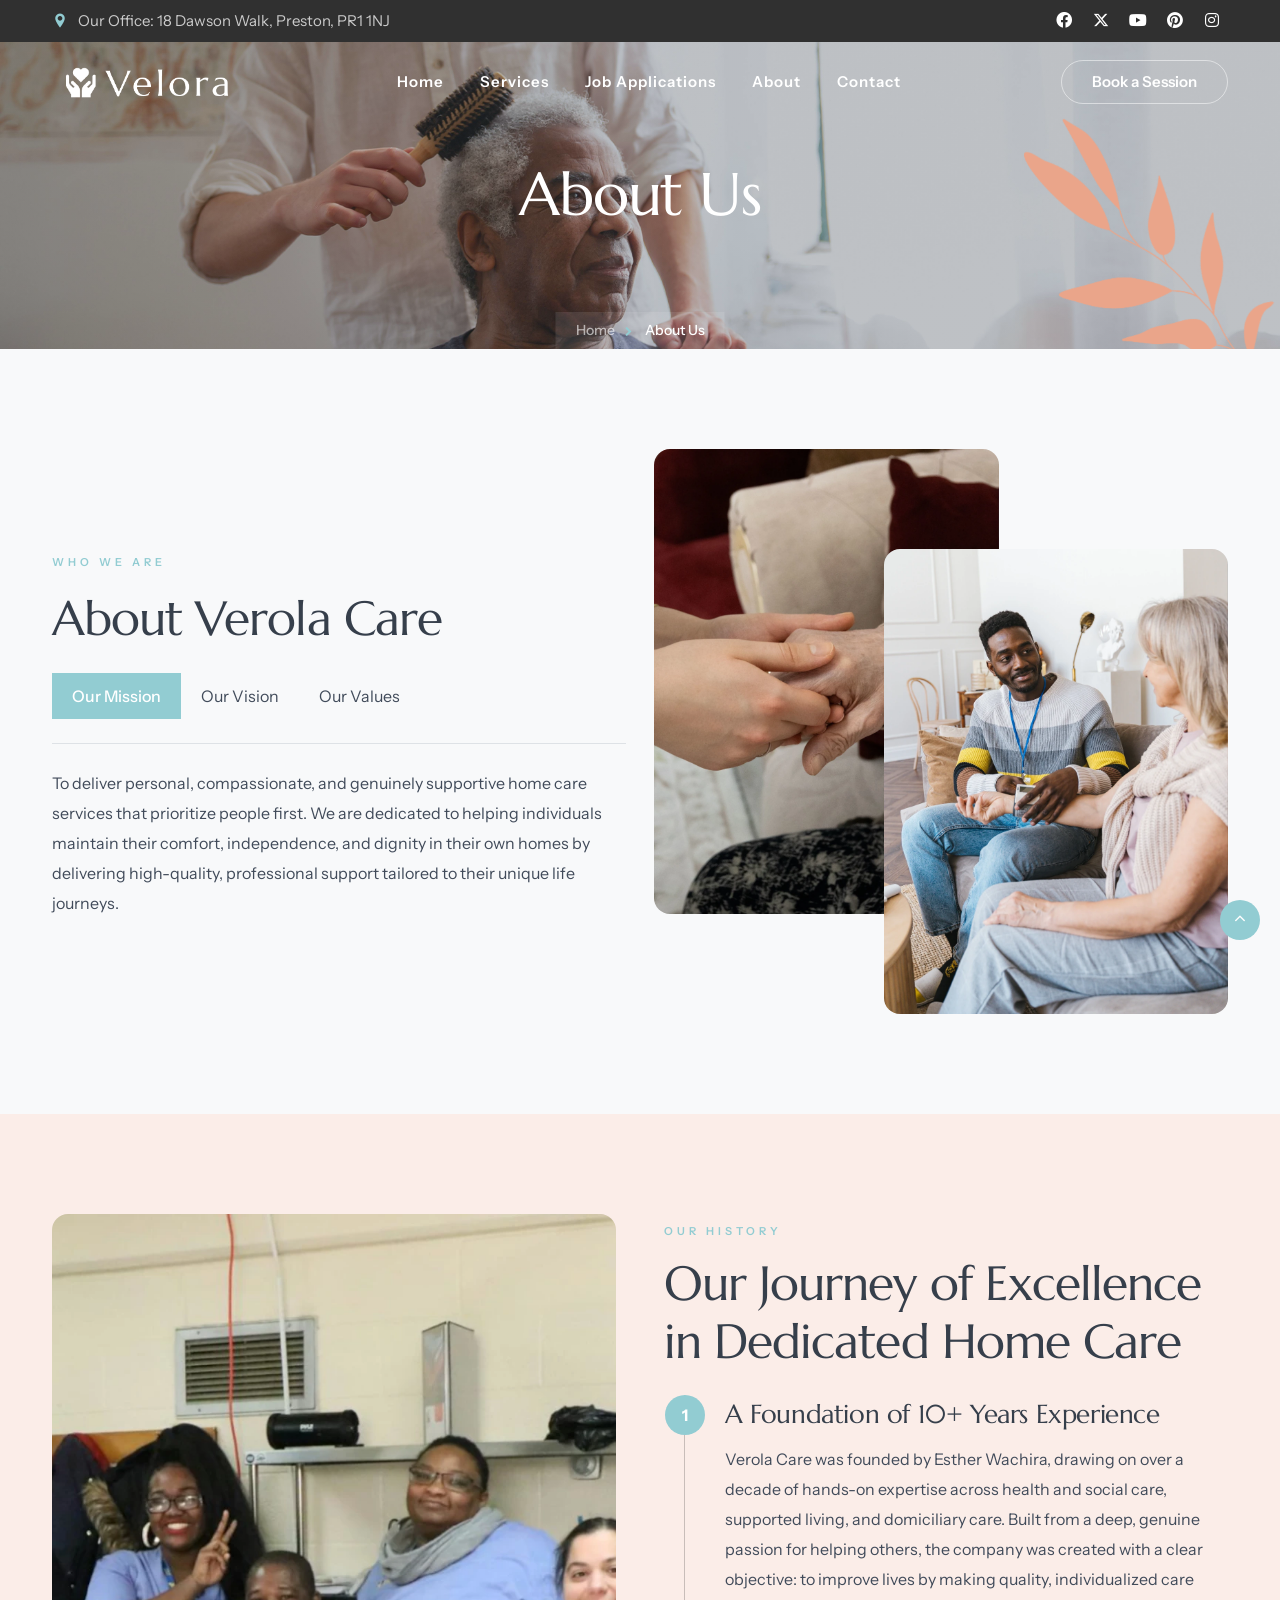
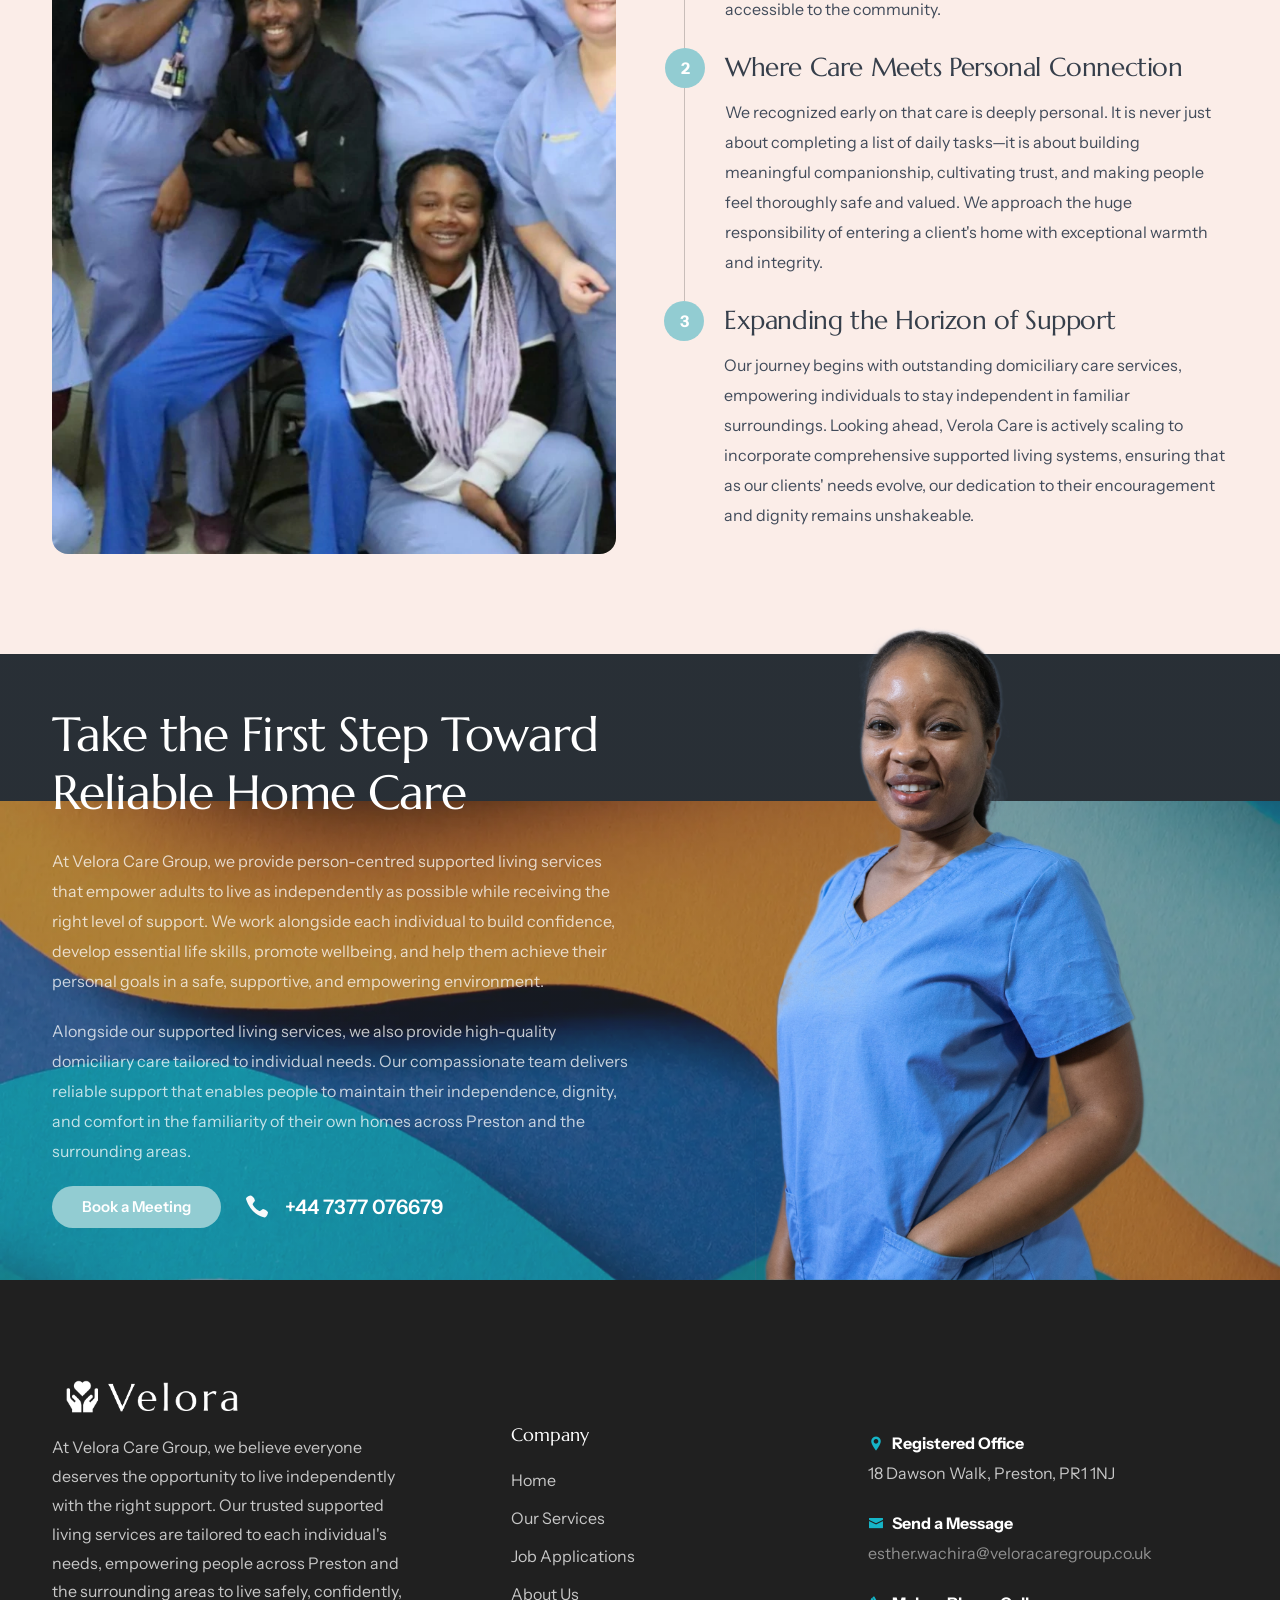
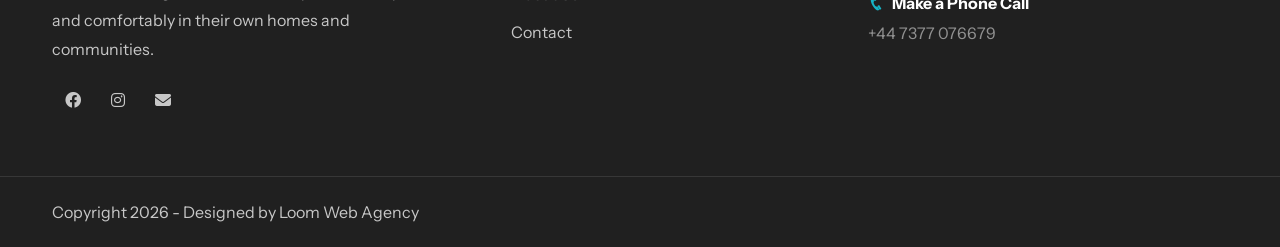
==== commit 6d99b2bd: "first commit" ====
--- a/about.html
+++ b/about.html
@@ -31,7 +31,6 @@
                         <div class="d-flex justify-content-between xs-hide">
                             <div class="d-flex">
                                 <div class="topbar-widget me-5"><a href="https://www.google.com/maps/dir/?api=1&destination=18+Dawson+Walk%2C+Preston%2C+PR1+1NJ"><i class="id-color icofont-location-pin"></i>Our Office: 18 Dawson Walk, Preston, PR1 1NJ</a></div>
-                                <div class="topbar-widget me-5"><a href="#"><i class="id-color icofont-clock-time"></i>Monday - Saturday 08.00 - 18.00</a></div>
                             </div>
 
                             <div class="d-flex">
@@ -236,8 +235,8 @@
                 <div class="row align-items-center justify-content-between">
                     <div class="col-lg-6 py-5">
                         <h2 class="split">Take the First Step Toward Reliable Home Care</h2>
-                        <p class="wow fadeInUp" data-wow-delay=".4s">At Velora Care Group, we provide person-centred supported living services that empower adults to live independently while receiving the right level of support. We work alongside individuals to build confidence, develop life skills, maintain wellbeing, and achieve their personal goals in a safe and supportive environment.</p>
-                        <p class="wow fadeInUp" data-wow-delay=".4s">Our domiciliary care services offer the professional support your family needs, ensuring your loved one retains their independence, dignity, and comfort right at home in Preston.</p>
+                        <p class="wow fadeInUp" data-wow-delay=".4s">At Velora Care Group, we provide person-centred supported living services that empower adults to live as independently as possible while receiving the right level of support. We work alongside each individual to build confidence, develop essential life skills, promote wellbeing, and help them achieve their personal goals in a safe, supportive, and empowering environment.</p>
+                        <p class="wow fadeInUp" data-wow-delay=".4s">Alongside our supported living services, we also provide high-quality domiciliary care tailored to individual needs. Our compassionate team delivers reliable support that enables people to maintain their independence, dignity, and comfort in the familiarity of their own homes across Preston and the surrounding areas.</p>
                         <div class="de-flex justify-content-start wow fadeInUp" data-wow-delay=".6s">
                             <div class="d-flex me-4">
                                 <a href="contact.html" class="btn-main fx-slide"><span>Book a Meeting</span></a>
@@ -270,7 +269,7 @@
                 <div class="col-lg-4 col-sm-6 mb-sm-30">
                     <img src="images/logo-white.png" class="w-200px" alt="Velora Care Group Logo">
                     <div class="spacer-20"></div>
-                    <p>Experience the true meaning of independent living with Velora Care Group. We provide reliable, tailored domiciliary care across Preston, ensuring your loved ones remain safe, comfortable, and independent in the place they know best—their own home.</p>
+                    <p>At Velora Care Group, we believe everyone deserves the opportunity to live independently with the right support. Our trusted supported living services are tailored to each individual's needs, empowering people across Preston and the surrounding areas to live safely, confidently, and comfortably in their own homes and communities.</p>
 
                     <div class="social-icons">
                         <a href="https://www.facebook.com/share/1CtoyjuqHx/?mibextid=wwXIfr"><i class="fa-brands fa-facebook fa-lg"></i></a>
